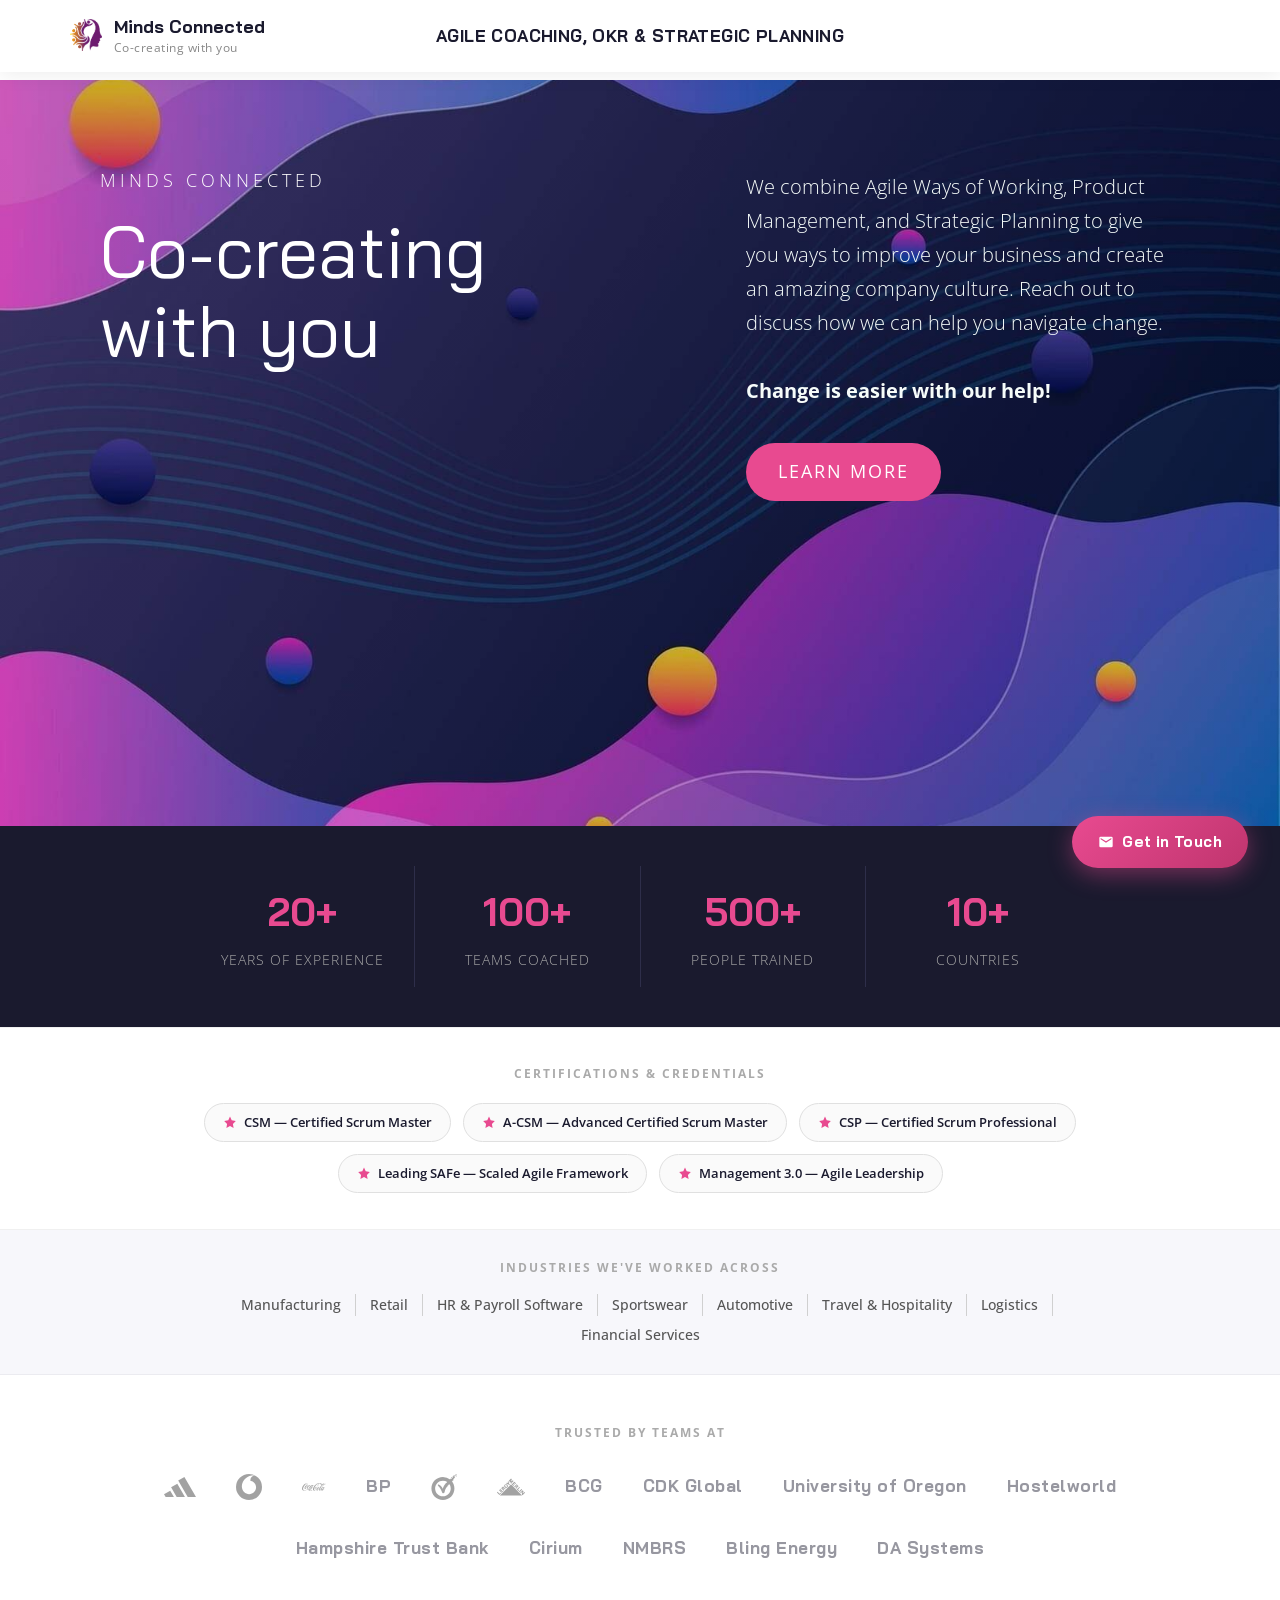
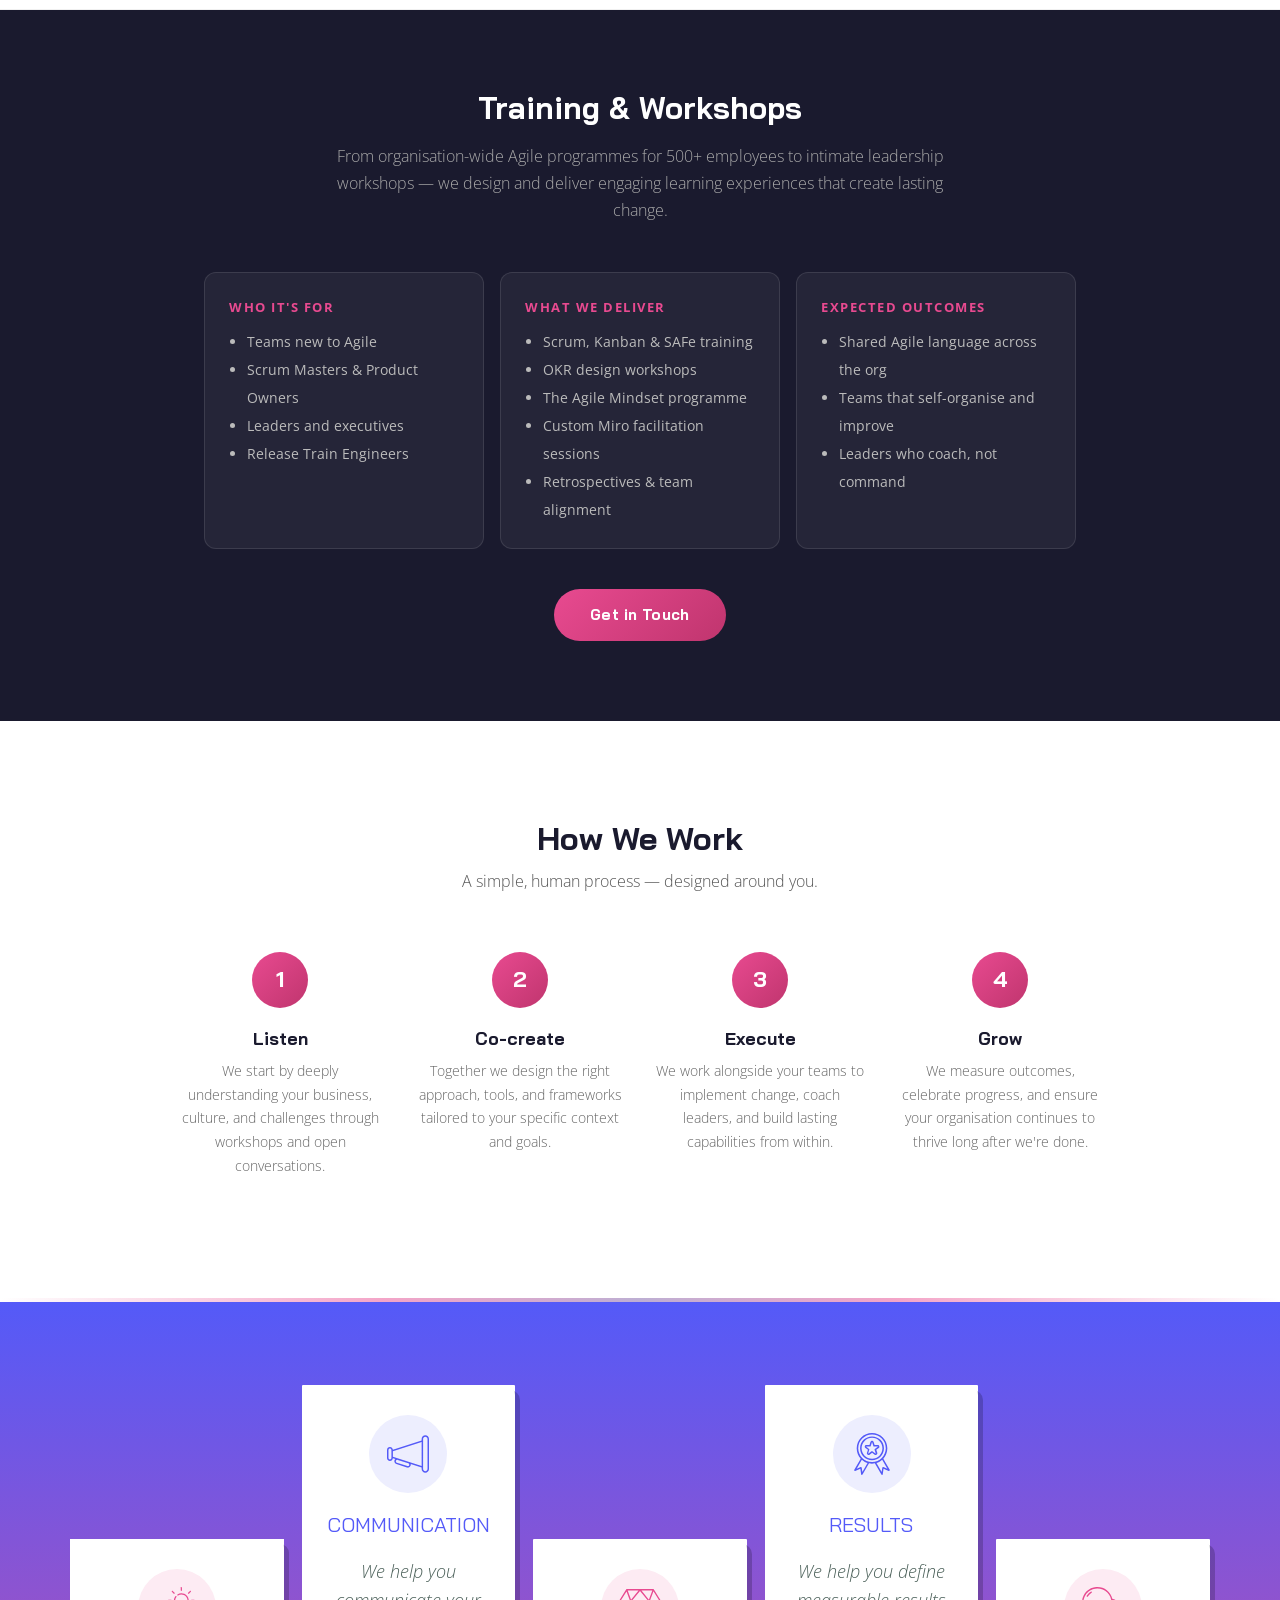
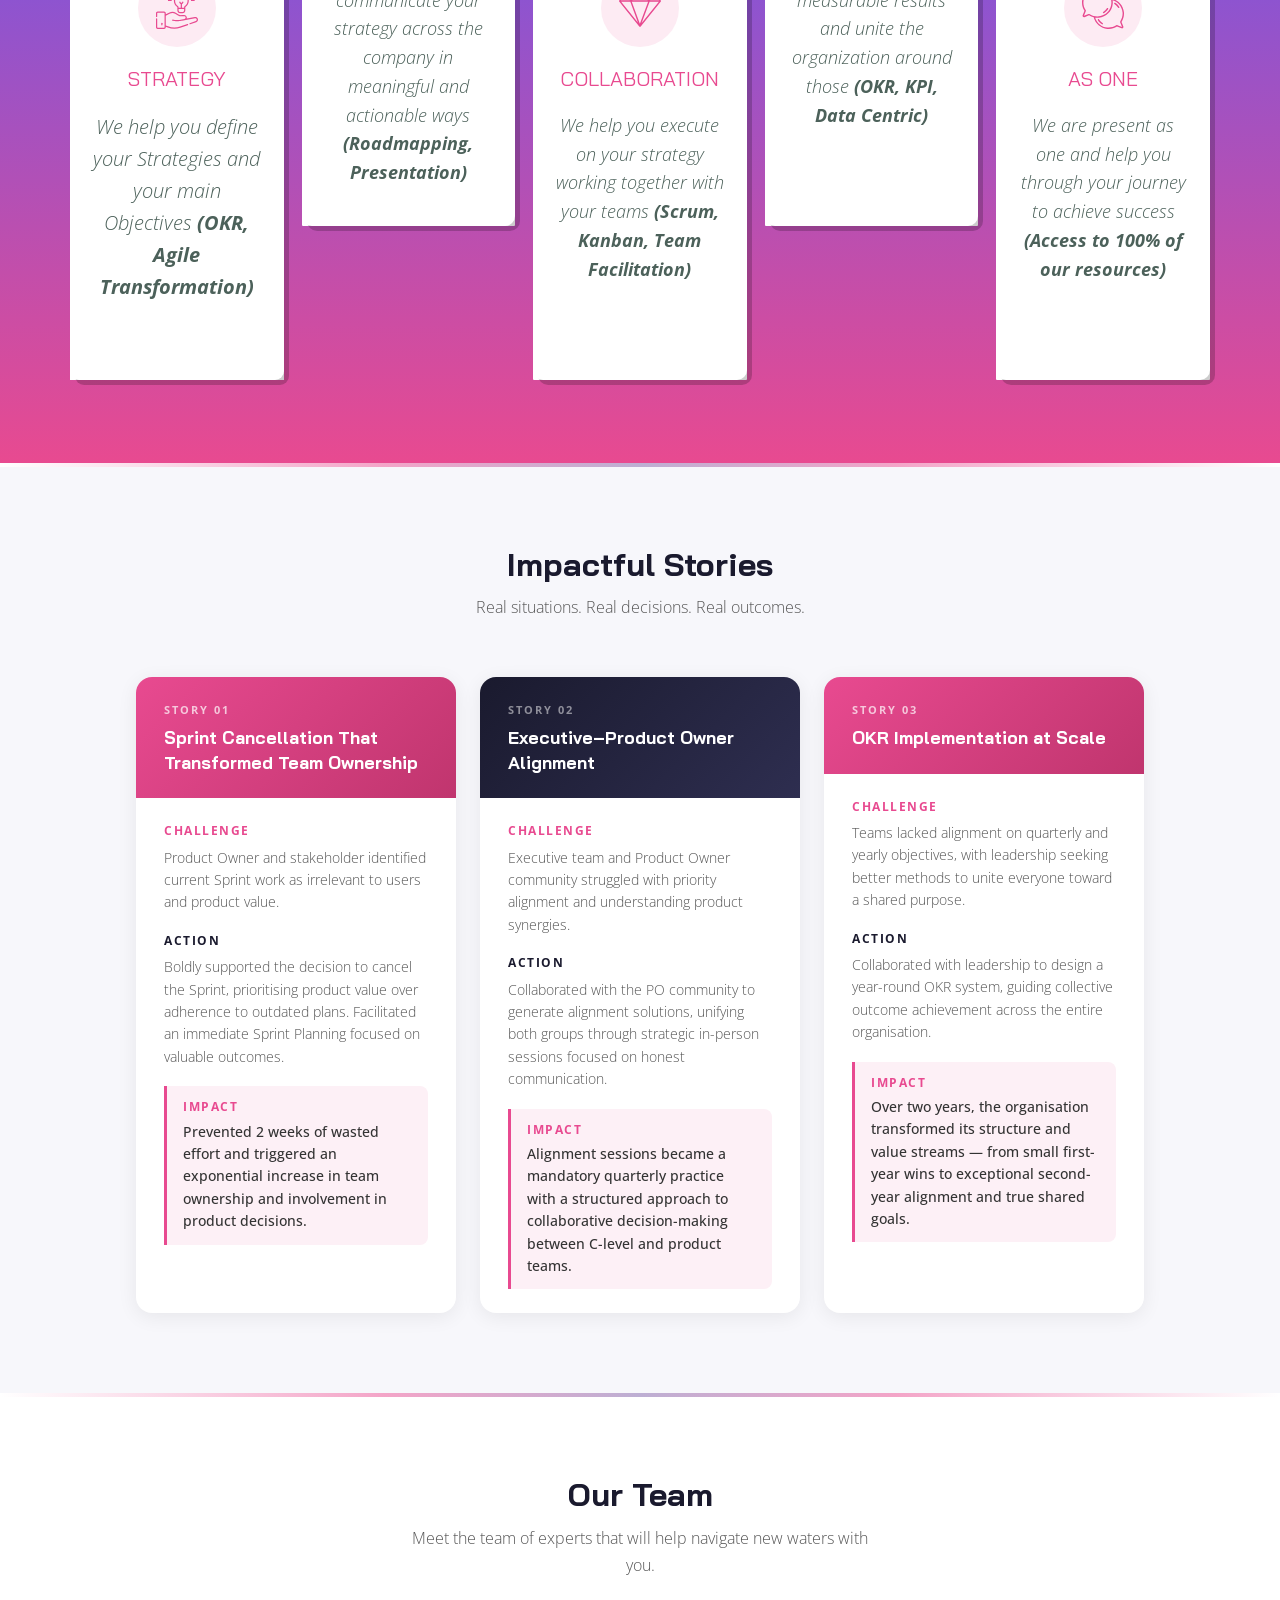
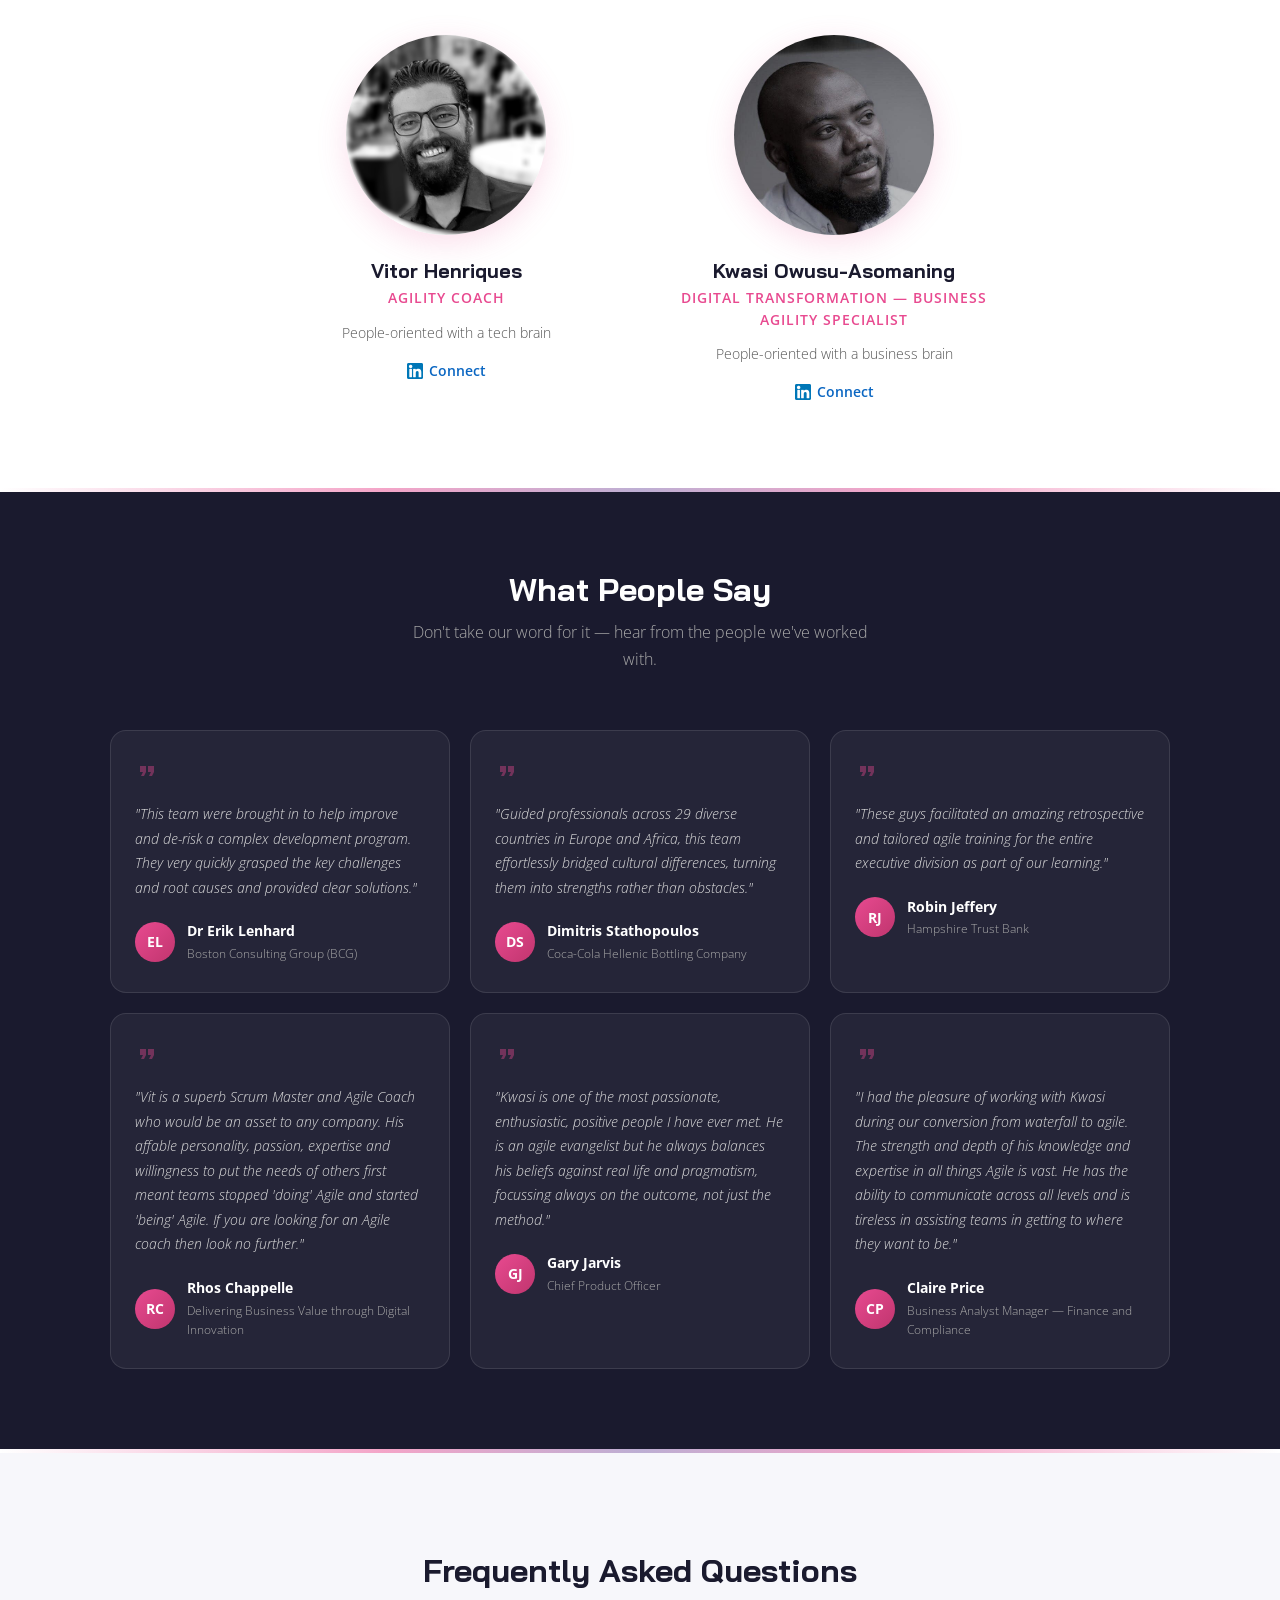
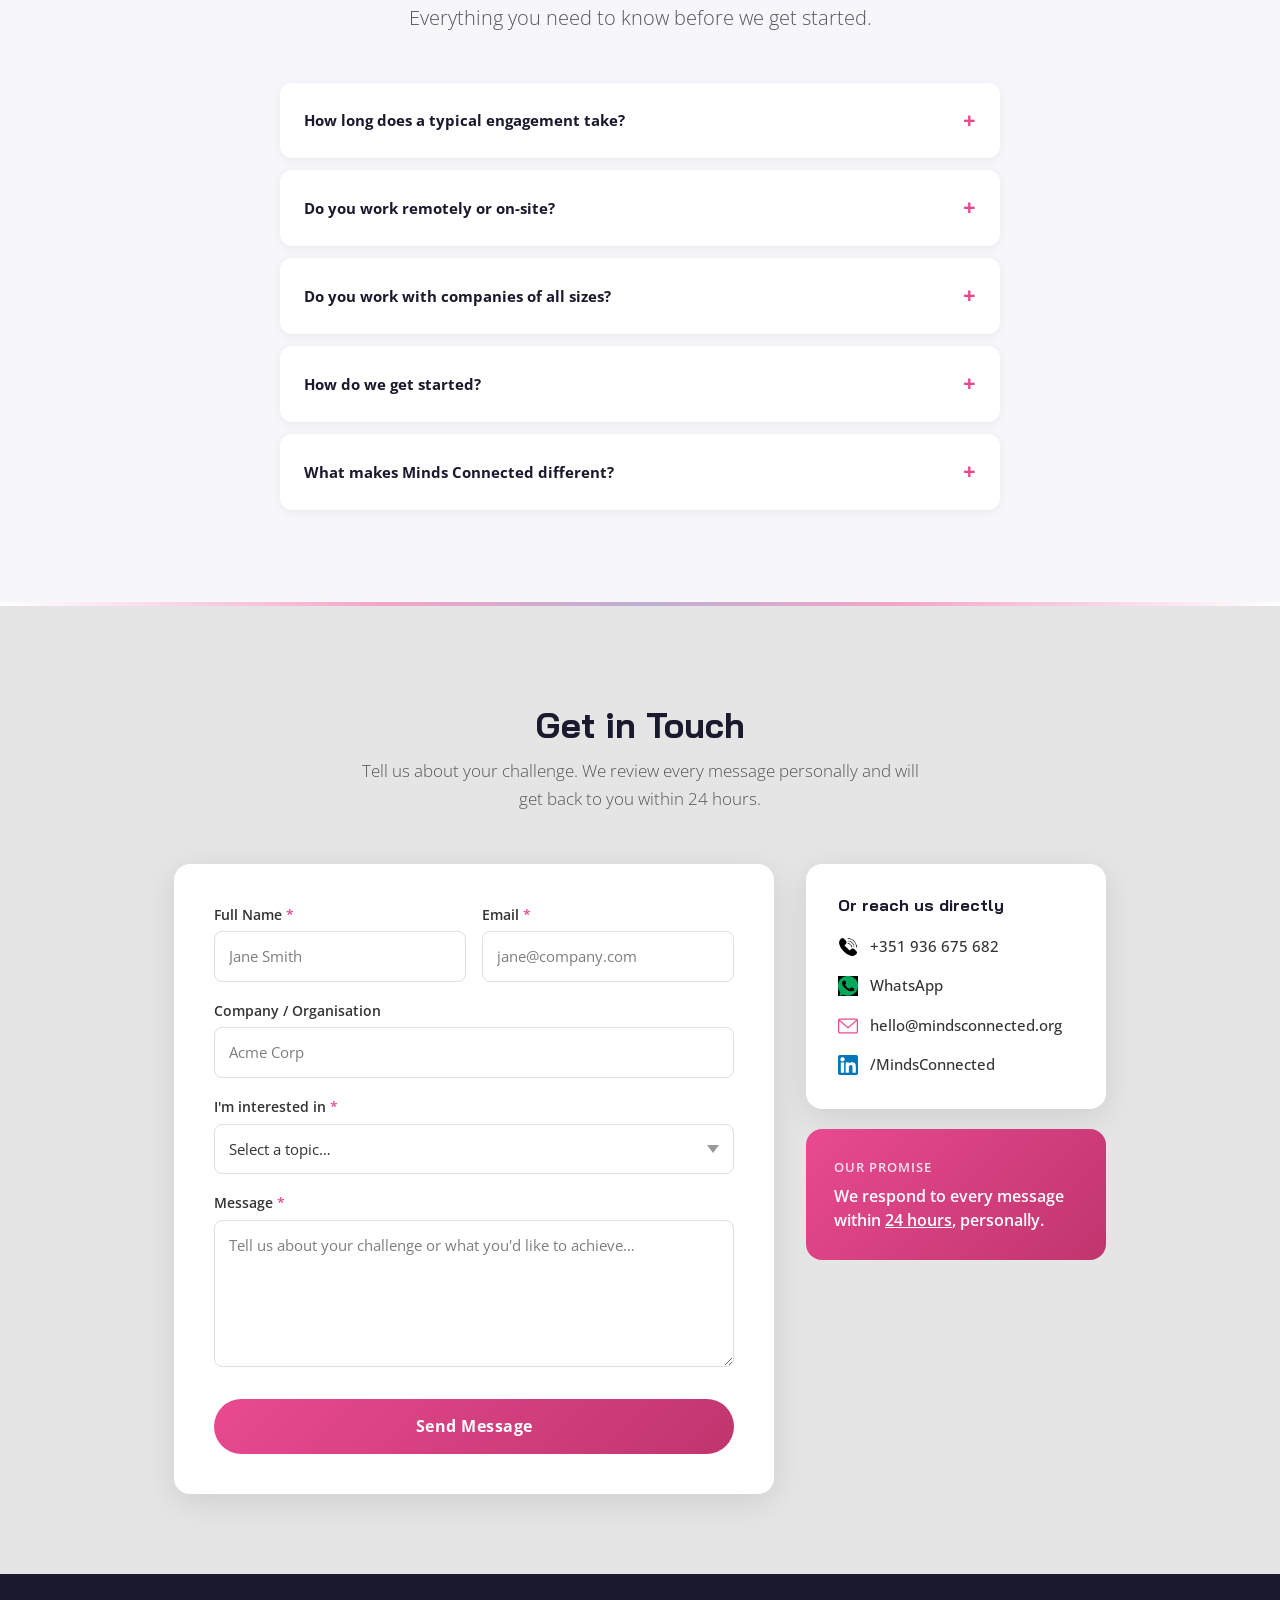
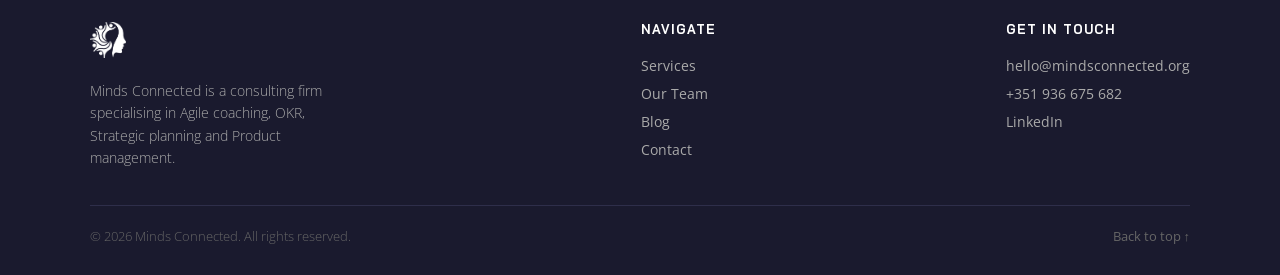
==== index.html @ 91b2c15d "Fix invisible nav links: set explicit dark color on white header Co-Authored-By: Claude Sonnet 4.6 <" ====
<!DOCTYPE html>
<html lang="en" style="font-size: 16px; scroll-behavior: smooth;">

<head>
	<meta name="viewport" content="width=device-width, initial-scale=1.0">
  <meta charset="utf-8">
  <meta name="keywords" content="agile coaching, executive coaching, OKR, objectives and key results, strategic planning, product management, business transformation, consulting">
  <meta name="description" content="Minds Connected is a boutique consulting firm specialising in Agile coaching, OKR implementation, strategic planning, and product management to help your business transform and grow.">
  <meta name="robots" content="index, follow">
  <meta name="page_type" content="np-template-header-footer-from-plugin">
  <title>Minds Connected | Agile Coaching, OKR & Strategic Planning</title>
  <link rel="stylesheet" href="css/nicepage.css">
  <link rel="stylesheet" href="css/Home-1.css">

  <script class="u-script" type="text/javascript" src="js/jquery-1.9.1.min.js" defer=""></script>
  <script class="u-script" type="text/javascript" src="js/nicepage.js" defer=""></script>
  <meta name="generator" content="Nicepage 4.8.2, nicepage.com">
  <link id="u-theme-google-font" rel="stylesheet"
    href="https://fonts.googleapis.com/css?family=Open+Sans:300,300i,400,400i,500,500i,600,600i,700,700i,800,800i|Bai+Jamjuree:200,200i,300,300i,400,400i,500,500i,600,600i,700,700i">
	<link rel="icon" type="image/png" href="images/default-logo.png">
  <link rel="canonical" href="https://www.mindsconnected.org/">









  <script type="application/ld+json">{
    "@context": "https://schema.org",
    "@type": "Organization",
    "name": "Minds Connected",
    "url": "https://www.mindsconnected.org/",
    "logo": "https://www.mindsconnected.org/images/default-logo.png",
    "description": "Minds Connected is a boutique consulting firm specialising in Agile coaching, OKR implementation, strategic planning, and product management to help your business transform and grow.",
    "email": "hello@mindsconnected.org",
    "sameAs": ["https://www.linkedin.com/company/mindsconnected/"],
    "knowsAbout": ["Agile Coaching", "OKR", "Objectives and Key Results", "Strategic Planning", "Product Management", "Executive Coaching", "Business Transformation"]
}</script>
  <meta name="theme-color" content="#e84a90">

  <!-- Scroll Animations -->
  <style>
    /* Prevent horizontal scroll on mobile */
    html, body {
      overflow-x: hidden;
      max-width: 100%;
    }
    .u-body > * {
      max-width: 100%;
    }

    .mc-reveal {
      opacity: 0;
      transform: translateY(32px);
      transition: opacity 0.7s cubic-bezier(0.22, 1, 0.36, 1), transform 0.7s cubic-bezier(0.22, 1, 0.36, 1);
    }
    .mc-reveal.mc-visible {
      opacity: 1;
      transform: translateY(0);
    }
    .mc-reveal-delay-1 { transition-delay: 0.1s; }
    .mc-reveal-delay-2 { transition-delay: 0.2s; }
    .mc-reveal-delay-3 { transition-delay: 0.3s; }
    .mc-reveal-delay-4 { transition-delay: 0.35s; }

    /* Sticky Header */
    .u-header {
      position: fixed !important;
      top: 0; left: 0; right: 0;
      z-index: 10000;
      background: rgba(255,255,255,0.97) !important;
      box-shadow: 0 2px 20px rgba(0,0,0,0.08);
      transition: box-shadow 0.35s;
    }
    .u-header .u-nav-link,
    .u-header .u-nav-link:hover,
    .u-header .u-nav-link:focus {
      color: #1a1a2e !important;
    }
    .u-header .u-nav-link:hover {
      color: #e84a90 !important;
    }
    .u-header.mc-scrolled { box-shadow: 0 2px 20px rgba(0,0,0,0.12); }
    .u-header.mc-scrolled .u-sheet-1 { min-height: auto !important; }
    body { padding-top: 80px; }

    /* FAQ Animation */
    .mc-faq-list details summary span:last-child {
      transition: transform 0.3s ease;
      display: inline-block;
    }
    .mc-faq-list details[open] summary span:last-child {
      transform: rotate(45deg);
    }
    .mc-faq-list details p {
      overflow: hidden;
      animation: mc-faq-open 0.35s ease;
    }
    @keyframes mc-faq-open {
      from { opacity: 0; max-height: 0; margin-top: 0; }
      to { opacity: 1; max-height: 200px; margin-top: 14px; }
    }

    /* Gradient Separators */
    .mc-sep {
      height: 4px;
      background: linear-gradient(90deg, transparent, #e84a90 30%, #7b5ea7 50%, #e84a90 70%, transparent);
      border: none;
      margin: 0;
      opacity: 0.5;
    }
    /* Header centered tagline */
    .u-sheet-1 { position: relative; }
    @media (max-width: 1199px) {
      .mc-header-tagline { display: none !important; }
    }

    /* Mobile header fixes */
    @media (max-width: 767px) {
      /* Compact single-row header on mobile */
      .u-header .u-sheet-1 {
        min-height: 72px !important;
        display: flex !important;
        flex-direction: row !important;
        align-items: center !important;
        flex-wrap: nowrap !important;
        padding: 0 16px !important;
        justify-content: space-between !important;
      }
      .u-header .u-sheet-1::after {
        display: none !important;
      }
      .u-header .u-image-1 {
        margin: 0 !important;
        flex-shrink: 0 !important;
      }
      .u-header .mc-header-tagline {
        display: none !important;
      }
      /* Hide text beside logo on mobile — logo image is enough */
      .u-header .mc-header-text {
        display: none !important;
      }
      .u-header .u-menu-1 {
        margin: 0 0 0 auto !important;
        flex-shrink: 0 !important;
      }
      /* Fix body padding to match compact mobile header */
      body {
        padding-top: 72px !important;
      }
    }
    @media (max-width: 575px) {
      .u-header .u-sheet-1 {
        min-height: 72px !important;
        flex-direction: row !important;
        padding: 0 12px !important;
        justify-content: space-between !important;
      }
      .u-header .u-image-1 {
        margin: 0 !important;
        flex-shrink: 0 !important;
      }
      .u-header .u-menu-1 {
        margin: 0 0 0 auto !important;
        flex-shrink: 0 !important;
      }
    }

    /* Card Hover Effects */
    .mc-hover-lift {
      transition: transform 0.3s cubic-bezier(0.22, 1, 0.36, 1), box-shadow 0.3s cubic-bezier(0.22, 1, 0.36, 1);
    }
    .mc-hover-lift:hover {
      transform: translateY(-6px);
      box-shadow: 0 12px 36px rgba(0,0,0,0.12);
    }

    /* Mobile header fixes */
    @media (max-width: 767px) {
      .u-header .u-logo-image-1 {
        height: 38px;
        width: auto;
      }
    }
  </style>
  <meta property="og:title" content="Minds Connected | Agile Coaching, OKR & Strategic Planning">
  <meta property="og:type" content="website">
  <meta property="og:site_name" content="Minds Connected">
  <meta property="og:description" content="Minds Connected is a boutique consulting firm specialising in Agile coaching, OKR implementation, strategic planning, and product management to help your business transform and grow.">
  <meta property="og:image" content="https://www.mindsconnected.org/images/ffff.jpg">
  <meta property="og:url" content="https://www.mindsconnected.org/">
  <meta name="twitter:card" content="summary_large_image">
  <meta name="twitter:title" content="Minds Connected | Agile Coaching, OKR & Strategic Planning">
  <meta name="twitter:description" content="Minds Connected is a boutique consulting firm specialising in Agile coaching, OKR implementation, strategic planning, and product management to help your business transform and grow.">
  <meta name="twitter:image" content="https://www.mindsconnected.org/images/ffff.jpg">
</head>

<body class="u-body u-xl-mode">
  <header class="u-align-center-sm u-align-center-xs u-clearfix u-header u-header" id="sec-dd13">
    <div class="u-clearfix u-sheet u-valign-middle u-sheet-1">
      <a href="#home" class="u-image u-logo u-image-1" data-image-width="80" data-image-height="40" aria-label="Minds Connected — back to top" style="display: inline-flex; align-items: center; gap: 12px; text-decoration: none;">
        <img src="images/default-logo.png" class="u-logo-image u-logo-image-1" alt="Minds Connected logo">
        <span class="mc-header-text" style="opacity: 0; transition: opacity 0.35s; pointer-events: none; white-space: nowrap;">
          <span style="font-family: 'Bai Jamjuree', sans-serif; font-size: 1.1rem; font-weight: 700; color: #1a1a2e;">Minds Connected</span>
          <span style="font-family: 'Open Sans', sans-serif; font-size: 0.72rem; color: #888; display: block; margin-top: -2px; letter-spacing: 0.5px;">Co-creating with you</span>
        </span>
      </a>

      <div class="mc-header-tagline" style="position: absolute; left: 50%; top: 50%; transform: translate(-50%, -50%); text-align: center; pointer-events: none; white-space: nowrap;">
        <span style="font-family: 'Bai Jamjuree', sans-serif; font-size: 1.05rem; font-weight: 700; color: #1a1a2e; letter-spacing: 0.4px; text-transform: uppercase;">Agile Coaching, OKR &amp; Strategic Planning</span>
      </div>

      <nav class="u-align-left u-menu u-menu-dropdown u-offcanvas u-menu-1" data-responsive-from="XL">
        <div class="menu-collapse" style="font-size: 1rem; letter-spacing: 0px; font-weight: 500;">
          <a class="u-button-style u-custom-active-color u-custom-border u-custom-border-color u-custom-hover-color u-custom-left-right-menu-spacing u-custom-text-active-color u-custom-text-color u-custom-text-hover-color u-custom-top-bottom-menu-spacing u-nav-link"
            href="#">
            <svg class="u-svg-link" preserveAspectRatio="xMidYMin slice" viewBox="0 0 302 302" style="">
              <use xlink:href="#svg-8a8f"></use>
            </svg>
            <svg xmlns="http://www.w3.org/2000/svg" xmlns:xlink="http://www.w3.org/1999/xlink" version="1.1"
              id="svg-8a8f" x="0px" y="0px" viewBox="0 0 302 302" style="enable-background:new 0 0 302 302;"
              xml:space="preserve" class="u-svg-content">
              <g>
                <rect y="36" width="302" height="30"></rect>
                <rect y="236" width="302" height="30"></rect>
                <rect y="136" width="302" height="30"></rect>
              </g>
              <g></g>
              <g></g>
              <g></g>
              <g></g>
              <g></g>
              <g></g>
              <g></g>
              <g></g>
              <g></g>
              <g></g>
              <g></g>
              <g></g>
              <g></g>
              <g></g>
              <g></g>
            </svg>
          </a>
        </div>
        <div class="u-custom-menu u-nav-container">
          <ul class="u-nav u-spacing-2 u-unstyled u-nav-1">
            <li class="u-nav-item"><a class="u-button-style u-nav-link" href="#services" style="padding: 10px 16px;">Services</a></li>
            <li class="u-nav-item"><a class="u-button-style u-nav-link" href="#team" style="padding: 10px 16px;">Team</a></li>
            <li class="u-nav-item"><a class="u-button-style u-nav-link" href="/blog/" style="padding: 10px 16px;">Blog</a></li>
            <li class="u-nav-item"><a class="u-button-style u-nav-link" href="#contact" style="padding: 10px 16px;">Contact</a></li>
          </ul>
        </div>
        <div class="u-custom-menu u-nav-container-collapse">
          <div
            class="u-align-center u-black u-container-style u-inner-container-layout u-opacity u-opacity-95 u-sidenav">
            <div class="u-inner-container-layout u-sidenav-overflow">
              <div class="u-menu-close"></div>
              <ul class="u-align-center u-nav u-popupmenu-items u-unstyled u-nav-2">
                <li class="u-nav-item"><a class="u-button-style u-nav-link" href="#services" style="padding: 10px 20px;">Services</a></li>
                <li class="u-nav-item"><a class="u-button-style u-nav-link" href="#team" style="padding: 10px 20px;">Team</a></li>
                <li class="u-nav-item"><a class="u-button-style u-nav-link" href="/blog/" style="padding: 10px 20px;">Blog</a></li>
                <li class="u-nav-item"><a class="u-button-style u-nav-link" href="#contact" style="padding: 10px 20px;">Contact</a></li>
              </ul>
            </div>
          </div>
          <div class="u-black u-menu-overlay u-opacity u-opacity-70"></div>
        </div>
      </nav>
    </div>
  </header>
  <main>
  <section class="u-clearfix u-image u-shading u-section-1" id="home">
    <div class="u-clearfix u-sheet u-valign-middle u-sheet-1">
      <div class="u-clearfix u-expanded-width u-gutter-0 u-layout-spacing-vertical u-layout-wrap u-layout-wrap-1">
        <div class="u-gutter-0 u-layout">
          <div class="u-layout-row">
            <div class="u-size-34-lg u-size-34-xl u-size-35-md u-size-35-sm u-size-35-xs">
              <div class="u-layout-col">
                <div class="u-container-style u-layout-cell u-left-cell u-size-30 u-layout-cell-1">
                  <div class="u-container-layout u-valign-top u-container-layout-1">
                    <h6 class="u-custom-font u-text u-text-body-alt-color u-text-font u-text-1">MINDS CONNECTED</h6>
                    <h1 class="u-custom-font u-text u-title u-text-2">Co-creating with you</h1>

                  </div>
                </div>

              </div>
            </div>
            <div class="u-size-25-md u-size-25-sm u-size-25-xs u-size-26-lg u-size-26-xl">
              <div class="u-layout-row">
                <div class="u-align-left u-container-style u-layout-cell u-right-cell u-size-60 u-layout-cell-3">
                  <div class="u-container-layout u-container-layout-3">
                    <p class="u-text u-text-palette-5-light-3 u-text-4">We combine Agile Ways of Working, Product
                      Management, and Strategic Planning to give you ways to improve your business and create an amazing company culture. Reach out to discuss how we can help you navigate change.<br>
                      <br><b>Change is easier with our help!</b>
                    </p>
                    <a href="#contact"
                      class="u-border-none u-btn u-btn-round u-button-style u-color-scheme-summer-time u-color-style-multicolor-1 u-palette-1-base u-radius-50 u-btn-2">Learn
                      more</a>
                  </div>
                </div>
              </div>
            </div>
          </div>
        </div>
      </div>
    </div>
  </section>
  <!-- Stats Bar -->
  <section class="mc-reveal" style="background: #1a1a2e; padding: 40px 24px;">
    <div style="max-width: 900px; margin: 0 auto; display: flex; flex-wrap: wrap; justify-content: center; gap: 0;">
      <div style="flex: 1; min-width: 180px; text-align: center; padding: 16px 24px; border-right: 1px solid #2e2e4a;">
        <p data-mc-count="20" data-mc-suffix="+" style="margin: 0; font-family: 'Bai Jamjuree', sans-serif; font-size: 2.4rem; font-weight: 700; color: #e84a90;">20+</p>
        <p style="margin: 6px 0 0; font-size: 0.85rem; color: #aaa; text-transform: uppercase; letter-spacing: 1px;">Years of Experience</p>
      </div>
      <div style="flex: 1; min-width: 180px; text-align: center; padding: 16px 24px; border-right: 1px solid #2e2e4a;">
        <p data-mc-count="100" data-mc-suffix="+" style="margin: 0; font-family: 'Bai Jamjuree', sans-serif; font-size: 2.4rem; font-weight: 700; color: #e84a90;">100+</p>
        <p style="margin: 6px 0 0; font-size: 0.85rem; color: #aaa; text-transform: uppercase; letter-spacing: 1px;">Teams Coached</p>
      </div>
      <div style="flex: 1; min-width: 180px; text-align: center; padding: 16px 24px; border-right: 1px solid #2e2e4a;">
        <p data-mc-count="500" data-mc-suffix="+" style="margin: 0; font-family: 'Bai Jamjuree', sans-serif; font-size: 2.4rem; font-weight: 700; color: #e84a90;">500+</p>
        <p style="margin: 6px 0 0; font-size: 0.85rem; color: #aaa; text-transform: uppercase; letter-spacing: 1px;">People Trained</p>
      </div>
      <div style="flex: 1; min-width: 180px; text-align: center; padding: 16px 24px;">
        <p data-mc-count="10" data-mc-suffix="+" style="margin: 0; font-family: 'Bai Jamjuree', sans-serif; font-size: 2.4rem; font-weight: 700; color: #e84a90;">10+</p>
        <p style="margin: 6px 0 0; font-size: 0.85rem; color: #aaa; text-transform: uppercase; letter-spacing: 1px;">Countries</p>
      </div>
    </div>
  </section>

  <!-- Certifications Strip -->
  <section class="mc-reveal" style="background: #fff; padding: 36px 24px; border-top: 1px solid #f0f0f0; border-bottom: 1px solid #f0f0f0;">
    <div style="max-width: 900px; margin: 0 auto; text-align: center;">
      <p style="margin: 0 0 20px; font-size: 0.75rem; font-weight: 700; color: #aaa; text-transform: uppercase; letter-spacing: 2px;">Certifications &amp; Credentials</p>
      <div style="display: flex; flex-wrap: wrap; justify-content: center; align-items: center; gap: 12px;">
        <span style="display: inline-flex; align-items: center; gap: 7px; padding: 8px 18px; border: 1.5px solid #e0e0e0; border-radius: 50px; font-size: 0.82rem; font-weight: 600; color: #1a1a2e; background: #fafafa;">
          <svg viewBox="0 0 24 24" style="width:14px;height:14px;fill:#e84a90;flex-shrink:0;"><path d="M12 1l2.9 6.3L22 8.6l-5 4.9 1.2 6.9L12 17.3l-6.2 3.1L7 13.5 2 8.6l7.1-1.3z"/></svg>
          CSM — Certified Scrum Master
        </span>
        <span style="display: inline-flex; align-items: center; gap: 7px; padding: 8px 18px; border: 1.5px solid #e0e0e0; border-radius: 50px; font-size: 0.82rem; font-weight: 600; color: #1a1a2e; background: #fafafa;">
          <svg viewBox="0 0 24 24" style="width:14px;height:14px;fill:#e84a90;flex-shrink:0;"><path d="M12 1l2.9 6.3L22 8.6l-5 4.9 1.2 6.9L12 17.3l-6.2 3.1L7 13.5 2 8.6l7.1-1.3z"/></svg>
          A-CSM — Advanced Certified Scrum Master
        </span>
        <span style="display: inline-flex; align-items: center; gap: 7px; padding: 8px 18px; border: 1.5px solid #e0e0e0; border-radius: 50px; font-size: 0.82rem; font-weight: 600; color: #1a1a2e; background: #fafafa;">
          <svg viewBox="0 0 24 24" style="width:14px;height:14px;fill:#e84a90;flex-shrink:0;"><path d="M12 1l2.9 6.3L22 8.6l-5 4.9 1.2 6.9L12 17.3l-6.2 3.1L7 13.5 2 8.6l7.1-1.3z"/></svg>
          CSP — Certified Scrum Professional
        </span>
        <span style="display: inline-flex; align-items: center; gap: 7px; padding: 8px 18px; border: 1.5px solid #e0e0e0; border-radius: 50px; font-size: 0.82rem; font-weight: 600; color: #1a1a2e; background: #fafafa;">
          <svg viewBox="0 0 24 24" style="width:14px;height:14px;fill:#e84a90;flex-shrink:0;"><path d="M12 1l2.9 6.3L22 8.6l-5 4.9 1.2 6.9L12 17.3l-6.2 3.1L7 13.5 2 8.6l7.1-1.3z"/></svg>
          Leading SAFe — Scaled Agile Framework
        </span>
        <span style="display: inline-flex; align-items: center; gap: 7px; padding: 8px 18px; border: 1.5px solid #e0e0e0; border-radius: 50px; font-size: 0.82rem; font-weight: 600; color: #1a1a2e; background: #fafafa;">
          <svg viewBox="0 0 24 24" style="width:14px;height:14px;fill:#e84a90;flex-shrink:0;"><path d="M12 1l2.9 6.3L22 8.6l-5 4.9 1.2 6.9L12 17.3l-6.2 3.1L7 13.5 2 8.6l7.1-1.3z"/></svg>
          Management 3.0 — Agile Leadership
        </span>
      </div>
    </div>
  </section>

  <!-- Industries Strip -->
  <section class="mc-reveal" style="background: #f7f7fb; padding: 28px 24px; border-bottom: 1px solid #ebebf0;">
    <div style="max-width: 900px; margin: 0 auto; text-align: center;">
      <p style="margin: 0 0 16px; font-size: 0.75rem; font-weight: 700; color: #aaa; text-transform: uppercase; letter-spacing: 2px;">Industries we've worked across</p>
      <div style="display: flex; flex-wrap: wrap; justify-content: center; align-items: center; gap: 8px 0; color: #555; font-size: 0.875rem; font-weight: 500;">
        <span style="padding: 0 14px; border-right: 1px solid #d0d0d0;">Manufacturing</span>
        <span style="padding: 0 14px; border-right: 1px solid #d0d0d0;">Retail</span>
        <span style="padding: 0 14px; border-right: 1px solid #d0d0d0;">HR &amp; Payroll Software</span>
        <span style="padding: 0 14px; border-right: 1px solid #d0d0d0;">Sportswear</span>
        <span style="padding: 0 14px; border-right: 1px solid #d0d0d0;">Automotive</span>
        <span style="padding: 0 14px; border-right: 1px solid #d0d0d0;">Travel &amp; Hospitality</span>
        <span style="padding: 0 14px; border-right: 1px solid #d0d0d0;">Logistics</span>
        <span style="padding: 0 14px;">Financial Services</span>
      </div>
    </div>
  </section>

  <!-- Trusted By — Client Logos -->
  <section class="mc-reveal" style="background: #fff; padding: 48px 24px; border-bottom: 1px solid #f0f0f0;">
    <div style="max-width: 1100px; margin: 0 auto; text-align: center;">
      <p style="margin: 0 0 28px; font-size: 0.75rem; font-weight: 700; color: #aaa; text-transform: uppercase; letter-spacing: 2px;">Trusted by teams at</p>
      <style>
        .mc-logo-strip { display: flex; flex-wrap: wrap; justify-content: center; align-items: center; gap: 32px 40px; }
        .mc-logo-strip .mc-logo-item { display: flex; align-items: center; justify-content: center; opacity: 0.45; transition: opacity 0.3s; }
        .mc-logo-strip .mc-logo-item:hover { opacity: 0.85; }
        .mc-logo-strip .mc-logo-item img { height: 28px; width: auto; }
        .mc-logo-strip .mc-logo-text { font-family: 'Bai Jamjuree', sans-serif; font-size: 1.05rem; font-weight: 700; color: #1a1a2e; letter-spacing: 0.5px; white-space: nowrap; }
      </style>
      <div class="mc-logo-strip">
        <div class="mc-logo-item"><img src="images/logos/adidas.svg" alt="Adidas" style="height: 32px;"></div>
        <div class="mc-logo-item"><img src="images/logos/vodafone.svg" alt="Vodafone" style="height: 26px;"></div>
        <div class="mc-logo-item"><img src="images/logos/cocacola.svg" alt="Coca-Cola" style="height: 24px;"></div>
        <div class="mc-logo-item"><span class="mc-logo-text">BP</span></div>
        <div class="mc-logo-item"><img src="images/logos/symantec.svg" alt="Symantec" style="height: 26px;"></div>
        <div class="mc-logo-item"><img src="images/logos/leroymerlin.svg" alt="Leroy Merlin" style="height: 28px;"></div>
        <div class="mc-logo-item"><span class="mc-logo-text">BCG</span></div>
        <div class="mc-logo-item"><span class="mc-logo-text">CDK Global</span></div>
        <div class="mc-logo-item"><span class="mc-logo-text">University of Oregon</span></div>
        <div class="mc-logo-item"><span class="mc-logo-text">Hostelworld</span></div>
        <div class="mc-logo-item"><span class="mc-logo-text">Hampshire Trust Bank</span></div>
        <div class="mc-logo-item"><span class="mc-logo-text">Cirium</span></div>
        <div class="mc-logo-item"><span class="mc-logo-text">NMBRS</span></div>
        <div class="mc-logo-item"><span class="mc-logo-text">Bling Energy</span></div>
        <div class="mc-logo-item"><span class="mc-logo-text">DA Systems</span></div>
      </div>
    </div>
  </section>

  <!-- Training & Workshops Service -->
  <section style="background: #1a1a2e; padding: 80px 24px;" id="training-workshops">
    <div style="max-width: 960px; margin: 0 auto;">
      <div style="text-align: center; margin-bottom: 48px;">
        <h3 style="font-family: 'Bai Jamjuree', sans-serif; font-size: 1.9rem; font-weight: 700; color: #fff; margin: 0 0 16px;">Training &amp; Workshops</h3>
        <p style="color: #aaa; font-size: 1rem; max-width: 620px; margin: 0 auto; line-height: 1.7;">From organisation-wide Agile programmes for 500+ employees to intimate leadership workshops — we design and deliver engaging learning experiences that create lasting change.</p>
      </div>
      <div style="display: flex; flex-wrap: wrap; gap: 16px; justify-content: center; margin-bottom: 40px;">
        <div class="mc-reveal mc-reveal-delay-1" style="flex: 1; min-width: 220px; max-width: 280px; background: rgba(255,255,255,0.05); border: 1px solid rgba(255,255,255,0.1); border-radius: 12px; padding: 24px; transition: transform 0.3s, background 0.3s;" onmouseover="this.style.transform='translateY(-6px)'; this.style.background='rgba(255,255,255,0.09)'" onmouseout="this.style.transform=''; this.style.background=''">
          <p style="margin: 0 0 10px; font-weight: 700; color: #e84a90; font-size: 0.8rem; text-transform: uppercase; letter-spacing: 1.5px;">Who it's for</p>
          <ul style="margin: 0; padding-left: 18px; color: #bbb; font-size: 0.875rem; line-height: 2;">
            <li>Teams new to Agile</li>
            <li>Scrum Masters &amp; Product Owners</li>
            <li>Leaders and executives</li>
            <li>Release Train Engineers</li>
          </ul>
        </div>
        <div class="mc-reveal mc-reveal-delay-2" style="flex: 1; min-width: 220px; max-width: 280px; background: rgba(255,255,255,0.05); border: 1px solid rgba(255,255,255,0.1); border-radius: 12px; padding: 24px; transition: transform 0.3s, background 0.3s;" onmouseover="this.style.transform='translateY(-6px)'; this.style.background='rgba(255,255,255,0.09)'" onmouseout="this.style.transform=''; this.style.background=''">
          <p style="margin: 0 0 10px; font-weight: 700; color: #e84a90; font-size: 0.8rem; text-transform: uppercase; letter-spacing: 1.5px;">What we deliver</p>
          <ul style="margin: 0; padding-left: 18px; color: #bbb; font-size: 0.875rem; line-height: 2;">
            <li>Scrum, Kanban &amp; SAFe training</li>
            <li>OKR design workshops</li>
            <li>The Agile Mindset programme</li>
            <li>Custom Miro facilitation sessions</li>
            <li>Retrospectives &amp; team alignment</li>
          </ul>
        </div>
        <div class="mc-reveal mc-reveal-delay-3" style="flex: 1; min-width: 220px; max-width: 280px; background: rgba(255,255,255,0.05); border: 1px solid rgba(255,255,255,0.1); border-radius: 12px; padding: 24px; transition: transform 0.3s, background 0.3s;" onmouseover="this.style.transform='translateY(-6px)'; this.style.background='rgba(255,255,255,0.09)'" onmouseout="this.style.transform=''; this.style.background=''">
          <p style="margin: 0 0 10px; font-weight: 700; color: #e84a90; font-size: 0.8rem; text-transform: uppercase; letter-spacing: 1.5px;">Expected outcomes</p>
          <ul style="margin: 0; padding-left: 18px; color: #bbb; font-size: 0.875rem; line-height: 2;">
            <li>Shared Agile language across the org</li>
            <li>Teams that self-organise and improve</li>
            <li>Leaders who coach, not command</li>
          </ul>
        </div>
      </div>
      <div style="text-align: center;">
        <a href="#contact" style="display: inline-block; padding: 14px 36px; background: linear-gradient(135deg, #e84a90, #c0356e); color: #fff; border-radius: 50px; text-decoration: none; font-family: 'Bai Jamjuree', sans-serif; font-size: 0.95rem; font-weight: 700; letter-spacing: 0.4px;">Get in Touch</a>
      </div>
    </div>
  </section>

  <!-- How We Work -->
  <section style="background: #fff; padding: 80px 24px;">
    <div style="max-width: 1000px; margin: 0 auto; text-align: center;">
      <h2 style="font-family: 'Bai Jamjuree', sans-serif; font-size: 2rem; font-weight: 700; color: #1a1a2e; margin-bottom: 12px;">How We Work</h2>
      <p style="color: #555; font-size: 1rem; max-width: 520px; margin: 0 auto 56px; line-height: 1.7;">A simple, human process — designed around you.</p>
      <div style="display: flex; flex-wrap: wrap; gap: 0; justify-content: center; position: relative;">
        <div class="mc-reveal mc-reveal-delay-1" style="flex: 1; min-width: 200px; max-width: 240px; padding: 0 16px 40px; position: relative;">
          <div style="width: 56px; height: 56px; border-radius: 50%; background: linear-gradient(135deg, #e84a90, #c0356e); color: #fff; font-family: 'Bai Jamjuree', sans-serif; font-size: 1.4rem; font-weight: 700; display: flex; align-items: center; justify-content: center; margin: 0 auto 20px;">1</div>
          <h4 style="font-family: 'Bai Jamjuree', sans-serif; font-size: 1.1rem; font-weight: 700; color: #1a1a2e; margin: 0 0 10px;">Listen</h4>
          <p style="color: #666; font-size: 0.875rem; line-height: 1.7; margin: 0;">We start by deeply understanding your business, culture, and challenges through workshops and open conversations.</p>
        </div>
        <div class="mc-reveal mc-reveal-delay-2" style="flex: 1; min-width: 200px; max-width: 240px; padding: 0 16px 40px;">
          <div style="width: 56px; height: 56px; border-radius: 50%; background: linear-gradient(135deg, #e84a90, #c0356e); color: #fff; font-family: 'Bai Jamjuree', sans-serif; font-size: 1.4rem; font-weight: 700; display: flex; align-items: center; justify-content: center; margin: 0 auto 20px;">2</div>
          <h4 style="font-family: 'Bai Jamjuree', sans-serif; font-size: 1.1rem; font-weight: 700; color: #1a1a2e; margin: 0 0 10px;">Co-create</h4>
          <p style="color: #666; font-size: 0.875rem; line-height: 1.7; margin: 0;">Together we design the right approach, tools, and frameworks tailored to your specific context and goals.</p>
        </div>
        <div class="mc-reveal mc-reveal-delay-3" style="flex: 1; min-width: 200px; max-width: 240px; padding: 0 16px 40px;">
          <div style="width: 56px; height: 56px; border-radius: 50%; background: linear-gradient(135deg, #e84a90, #c0356e); color: #fff; font-family: 'Bai Jamjuree', sans-serif; font-size: 1.4rem; font-weight: 700; display: flex; align-items: center; justify-content: center; margin: 0 auto 20px;">3</div>
          <h4 style="font-family: 'Bai Jamjuree', sans-serif; font-size: 1.1rem; font-weight: 700; color: #1a1a2e; margin: 0 0 10px;">Execute</h4>
          <p style="color: #666; font-size: 0.875rem; line-height: 1.7; margin: 0;">We work alongside your teams to implement change, coach leaders, and build lasting capabilities from within.</p>
        </div>
        <div class="mc-reveal mc-reveal-delay-4" style="flex: 1; min-width: 200px; max-width: 240px; padding: 0 16px 40px;">
          <div style="width: 56px; height: 56px; border-radius: 50%; background: linear-gradient(135deg, #e84a90, #c0356e); color: #fff; font-family: 'Bai Jamjuree', sans-serif; font-size: 1.4rem; font-weight: 700; display: flex; align-items: center; justify-content: center; margin: 0 auto 20px;">4</div>
          <h4 style="font-family: 'Bai Jamjuree', sans-serif; font-size: 1.1rem; font-weight: 700; color: #1a1a2e; margin: 0 0 10px;">Grow</h4>
          <p style="color: #666; font-size: 0.875rem; line-height: 1.7; margin: 0;">We measure outcomes, celebrate progress, and ensure your organisation continues to thrive long after we're done.</p>
        </div>
      </div>
    </div>
  </section>

  <div class="mc-sep"></div>

  <section class="u-align-center u-clearfix u-gradient u-section-5" id="testimonials">
    <div class="u-clearfix u-sheet u-valign-middle-md u-valign-middle-sm u-valign-middle-xs u-sheet-1">
      <div class="u-clearfix u-expanded-width u-gutter-18 u-layout-wrap u-layout-wrap-1">
        <div class="u-gutter-0 u-layout">
          <div class="u-layout-row">
            <div class="u-size-12 u-size-30-md">
              <div class="u-layout-col">
                <div
                  class="u-container-style u-hidden-md u-hidden-sm u-hidden-xs u-layout-cell u-size-20 u-layout-cell-1">
                  <div class="u-container-layout u-container-layout-1"></div>
                </div>
                <div
                  class="u-align-center u-container-style u-layout-cell u-radius-9 u-shape-round u-size-40 u-white u-layout-cell-2">
                  <div class="u-container-layout u-valign-top u-container-layout-2"><span
                      class="u-icon u-icon-circle u-palette-1-light-3 u-spacing-18 u-text-palette-1-base u-icon-1"><svg
                        class="u-svg-link" preserveAspectRatio="xMidYMin slice" viewBox="0 0 512.006 512.006" style="">
                        <use xlink:href="#svg-dea2"></use>
                      </svg><svg class="u-svg-content" viewBox="0 0 512.006 512.006" id="svg-dea2">
                        <g>
                          <path
                            d="m510.023 387.106c-5.507-15.121-20.975-23.906-36.782-20.882l-99.594 19.037c1.503-3.762 2.33-7.857 2.33-12.128 0-9.021-3.788-17.721-10.393-23.866-6.605-6.146-15.562-9.296-24.554-8.648l-29.207 2.108c-12.698.914-25.166-2.081-36.058-8.665l-34.533-20.873c-23.356-14.118-51.877-15.263-76.292-3.059l-45.747 22.868v-12.959c0-11.28-9.177-20.458-20.457-20.458h-78.278c-11.28 0-20.458 9.178-20.458 20.458v39.608c0 4.143 3.357 7.5 7.5 7.5s7.5-3.357 7.5-7.5v-39.608c0-3.01 2.448-5.458 5.458-5.458h78.279c3.009 0 5.457 2.448 5.457 5.458v171.502c0 3.01-2.448 5.458-5.457 5.458h-78.279c-3.01 0-5.458-2.448-5.458-5.458v-101.907c0-4.143-3.357-7.5-7.5-7.5s-7.5 3.357-7.5 7.5v101.907c0 11.28 9.178 20.458 20.458 20.458h78.279c11.28 0 20.457-9.178 20.457-20.458v-7.478l22.411 9.141c26.458 10.791 54.497 16.206 82.571 16.206 24.475 0 48.978-4.115 72.479-12.372l91.237-32.052c3.908-1.373 5.964-5.654 4.591-9.562-1.373-3.906-5.655-5.962-9.562-4.59l-91.237 32.052c-46.999 16.511-98.288 15.243-144.415-3.57l-28.076-11.452v-118.096l52.454-26.22c19.784-9.891 42.896-8.963 61.825 2.479l34.533 20.873c13.562 8.197 29.084 11.926 44.897 10.788l29.207-2.108c4.93-.352 9.638 1.303 13.256 4.669 3.618 3.367 5.61 7.942 5.61 12.885 0 8.575-6.125 15.857-14.567 17.334l-.104.02-61.873 10.667c-18.429 3.176-37.118 3.176-55.545-.005l-24.026-4.146c-4.091-.703-7.962 2.034-8.666 6.115-.704 4.082 2.033 7.962 6.115 8.666l24.026 4.146c20.117 3.473 40.52 3.474 60.645.005.117-.02 61.898-10.674 62.036-10.698.011-.002.022-.003.032-.005l127.007-24.277c8.536-1.622 16.896 3.112 19.872 11.282 3.361 9.23-1.454 19.406-10.722 22.661l-73.642 25.871c-3.907 1.373-5.963 5.654-4.59 9.562 1.376 3.915 5.664 5.96 9.562 4.59l73.641-25.871c17.155-6.022 26.07-24.863 19.847-41.945z">
                          </path>
                          <path
                            d="m79.134 460.818v-18.942c0-4.143-3.357-7.5-7.5-7.5s-7.5 3.357-7.5 7.5v18.942c0 4.143 3.357 7.5 7.5 7.5s7.5-3.357 7.5-7.5z">
                          </path>
                          <path
                            d="m308.919 47.267c4.143 0 7.5-3.357 7.5-7.5v-32.259c0-4.143-3.357-7.5-7.5-7.5s-7.5 3.357-7.5 7.5v32.26c0 4.142 3.357 7.499 7.5 7.499z">
                          </path>
                          <path
                            d="m401.884 81.381 22.811-22.811c2.929-2.93 2.929-7.678 0-10.607-2.93-2.928-7.678-2.928-10.607 0l-22.811 22.811c-2.929 2.93-2.929 7.678 0 10.607 2.93 2.928 7.677 2.927 10.607 0z">
                          </path>
                          <path
                            d="m215.954 81.382c2.931 2.929 7.678 2.928 10.607 0 2.929-2.93 2.929-7.678 0-10.607l-22.811-22.812c-2.93-2.928-7.678-2.928-10.607 0-2.929 2.93-2.929 7.678 0 10.607z">
                          </path>
                          <path
                            d="m152.688 171.239h32.26c4.143 0 7.5-3.357 7.5-7.5s-3.357-7.5-7.5-7.5h-32.26c-4.143 0-7.5 3.357-7.5 7.5s3.357 7.5 7.5 7.5z">
                          </path>
                          <path
                            d="m432.891 171.239h32.259c4.143 0 7.5-3.357 7.5-7.5s-3.357-7.5-7.5-7.5h-32.259c-4.143 0-7.5 3.357-7.5 7.5s3.357 7.5 7.5 7.5z">
                          </path>
                          <path
                            d="m258.105 244.183c1.461.981 2.333 2.593 2.333 4.31v37.541c0 18.578 15.115 33.692 33.693 33.692h29.574c18.578 0 33.692-15.114 33.692-33.692v-37.542c0-1.717.864-3.322 2.312-4.295 25.297-16.994 40.4-45.309 40.4-75.741 0-49.837-39.985-90.507-89.935-91.184-17.205-.243-34.039 4.419-48.747 13.453-3.53 2.168-4.634 6.786-2.466 10.316 2.169 3.529 6.788 4.633 10.315 2.465 12.285-7.545 26.37-11.391 40.694-11.236 41.095.556 75.138 33.964 75.138 76.186 0 25.428-12.622 49.087-33.765 63.29-5.604 3.763-8.948 10.023-8.948 16.746v4.658h-25.979v-45.351c10.253-3.201 17.717-12.784 17.717-24.079 0-4.143-3.357-7.5-7.5-7.5s-7.5 3.357-7.5 7.5c0 5.634-4.583 10.218-10.217 10.218s-10.218-4.584-10.218-10.218c0-4.143-3.357-7.5-7.5-7.5s-7.5 3.357-7.5 7.5c0 11.295 7.464 20.878 17.718 24.079v45.351h-25.98v-4.657c0-6.721-3.352-12.985-8.965-16.759-21.578-14.504-34.189-38.671-33.735-64.646.289-16.552 5.862-32.235 16.117-45.354 2.551-3.264 1.973-7.978-1.29-10.528-3.266-2.55-7.977-1.973-10.528 1.29-12.277 15.708-18.95 34.495-19.297 54.331-.541 31.083 14.549 60.002 40.367 77.356zm84.293 23.967v17.884c0 10.307-8.386 18.692-18.692 18.692h-29.574c-10.308 0-18.693-8.386-18.693-18.692v-17.884z">
                          </path>
                        </g>
                      </svg></span>
                    <h5 class="u-text u-text-palette-1-base u-text-1">Strategy</h5>
                    <p class="u-text u-text-palette-5-dark-2 u-text-2">We help you define your Strategies and your main
                      Objectives <b>(OKR, Agile Transformation)</b></p>
                  </div>
                </div>
              </div>
            </div>
            <div class="u-size-12 u-size-30-md">
              <div class="u-layout-col">
                <div
                  class="u-align-center u-container-style u-layout-cell u-radius-10 u-shape-round u-size-40 u-white u-layout-cell-3">
                  <div class="u-container-layout u-valign-top u-container-layout-3"><span
                      class="u-icon u-icon-circle u-palette-2-light-3 u-spacing-18 u-text-palette-2-base u-icon-2"><svg
                        class="u-svg-link" preserveAspectRatio="xMidYMin slice" viewBox="0 0 57 57" style="">
                        <use xlink:href="#svg-b99c"></use>
                      </svg><svg class="u-svg-content" viewBox="0 0 57 57" x="0px" y="0px" id="svg-b99c"
                        style="enable-background:new 0 0 57 57;">
                        <path
                          d="M52,3c-2.757,0-5,2.243-5,5v2.268L7.964,22.645C7.781,20.607,6.084,19,4,19c-2.206,0-4,1.794-4,4v11c0,2.206,1.794,4,4,4  c2.084,0,3.781-1.607,3.964-3.645l3.368,1.068c-0.506,0.455-0.913,1.03-1.138,1.722c-0.328,1.014-0.241,2.097,0.246,3.051  c0.486,0.954,1.313,1.66,2.326,1.987l14.27,4.623c0.403,0.131,0.818,0.195,1.23,0.195c0.625,0,1.246-0.148,1.819-0.441  c0.954-0.486,1.66-1.313,1.988-2.326c0.235-0.727,0.249-1.489,0.063-2.214L47,46.732V49c0,2.757,2.243,5,5,5s5-2.243,5-5V8  C57,5.243,54.757,3,52,3z M30.172,43.616c-0.164,0.506-0.518,0.919-0.995,1.162c-0.477,0.244-1.019,0.287-1.523,0.125L13.383,40.28  c-0.505-0.164-0.918-0.517-1.161-0.995c-0.244-0.478-0.289-1.019-0.125-1.523c0.274-0.846,1.061-1.384,1.905-1.384  c0.203,0,0.41,0.031,0.613,0.097l14.271,4.623C29.935,41.438,30.512,42.567,30.172,43.616z M6,34c0,1.103-0.897,2-2,2s-2-0.897-2-2  V23c0-1.103,0.897-2,2-2s2,0.897,2,2v0.268v10.465V34z M8,32.268v-7.535l39-12.366v32.268L8,32.268z M55,49c0,1.654-1.346,3-3,3  s-3-1.346-3-3v-1.634V9.634V8c0-1.654,1.346-3,3-3s3,1.346,3,3V49z">
                        </path>
                      </svg></span>
                    <h5 class="u-text u-text-palette-2-base u-text-3">Communication</h5>
                    <p class="u-text u-text-palette-5-dark-2 u-text-4">We help you communicate your strategy across the
                      company in meaningful and actionable ways <b>(Roadmapping, Presentation)</b></p>
                  </div>
                </div>
                <div
                  class="u-container-style u-hidden-md u-hidden-sm u-hidden-xs u-layout-cell u-size-20 u-layout-cell-4">
                  <div class="u-container-layout u-container-layout-4"></div>
                </div>
              </div>
            </div>
            <div class="u-size-12 u-size-30-md">
              <div class="u-layout-col">
                <div
                  class="u-container-style u-hidden-md u-hidden-sm u-hidden-xs u-layout-cell u-size-20 u-layout-cell-5">
                  <div class="u-container-layout u-container-layout-5"></div>
                </div>
                <div
                  class="u-align-center u-container-style u-layout-cell u-radius-10 u-shape-round u-size-40 u-white u-layout-cell-6">
                  <div class="u-container-layout u-valign-top u-container-layout-6"><span
                      class="u-icon u-icon-circle u-palette-1-light-3 u-spacing-18 u-text-palette-1-base u-icon-3"><svg
                        class="u-svg-link" preserveAspectRatio="xMidYMin slice" viewBox="0 0 59.986 59.986" style="">
                        <use xlink:href="#svg-d14b"></use>
                      </svg><svg class="u-svg-content" viewBox="0 0 59.986 59.986" x="0px" y="0px" id="svg-d14b"
                        style="enable-background:new 0 0 59.986 59.986;">
                        <path
                          d="M59.972,20.164c0.007-0.041,0.011-0.081,0.013-0.123c0.002-0.049,0.001-0.096-0.003-0.145  c-0.004-0.042-0.01-0.082-0.02-0.123c-0.011-0.048-0.026-0.094-0.044-0.14c-0.009-0.024-0.011-0.049-0.022-0.072  c-0.008-0.017-0.022-0.03-0.031-0.047c-0.009-0.017-0.013-0.035-0.023-0.052l-10-16c-0.046-0.073-0.1-0.139-0.161-0.197  c-0.001-0.001-0.002-0.001-0.003-0.002c-0.086-0.081-0.188-0.139-0.297-0.185c-0.014-0.006-0.023-0.018-0.038-0.024  c-0.011-0.004-0.023-0.002-0.034-0.005c-0.101-0.034-0.205-0.057-0.314-0.057h-38c-0.108,0-0.211,0.023-0.31,0.056  c-0.011,0.003-0.022,0.001-0.032,0.005c-0.015,0.005-0.024,0.017-0.038,0.023c-0.104,0.043-0.202,0.099-0.287,0.175  c-0.005,0.005-0.012,0.008-0.017,0.012c-0.062,0.058-0.117,0.125-0.163,0.198l-10,16c-0.01,0.016-0.014,0.035-0.023,0.052  c-0.009,0.017-0.023,0.03-0.031,0.047c-0.011,0.023-0.013,0.048-0.023,0.072c-0.018,0.046-0.033,0.092-0.044,0.14  c-0.009,0.041-0.016,0.082-0.02,0.124C0,19.945-0.001,19.993,0.001,20.041c0.002,0.042,0.006,0.082,0.013,0.123  c0.008,0.048,0.021,0.095,0.037,0.142c0.013,0.039,0.027,0.077,0.045,0.115c0.009,0.018,0.012,0.038,0.022,0.056  c0.016,0.029,0.04,0.051,0.058,0.078c0.014,0.021,0.022,0.044,0.039,0.064l28.989,35.986c0.002,0.003,0.004,0.005,0.006,0.007  l0.005,0.007c0.003,0.004,0.008,0.005,0.011,0.009c0.082,0.099,0.184,0.174,0.295,0.234c0.03,0.016,0.058,0.03,0.089,0.043  c0.121,0.051,0.249,0.087,0.383,0.087c0.114,0,0.229-0.02,0.343-0.061c0.017-0.006,0.028-0.02,0.045-0.027  c0.051-0.021,0.091-0.055,0.137-0.084c0.076-0.048,0.147-0.098,0.206-0.163c0.014-0.015,0.035-0.022,0.048-0.038l29-36  c0.016-0.02,0.024-0.044,0.039-0.064c0.019-0.027,0.042-0.049,0.058-0.078c0.01-0.018,0.013-0.038,0.022-0.056  c0.018-0.038,0.032-0.075,0.045-0.115C59.95,20.259,59.964,20.213,59.972,20.164z M32.095,4.993h15.459l-4.86,13.045L32.095,4.993z   M40.892,18.993H19.095L29.993,5.58L40.892,18.993z M17.222,18.125L12.423,4.993h15.469L17.222,18.125z M41.593,20.993  L29.818,52.599L18.269,20.993H41.593z M49.221,6.246l7.967,12.748H44.472L49.221,6.246z M10.756,6.259l4.653,12.734H2.798  L10.756,6.259z M16.14,20.993l10.839,29.664L3.083,20.993H16.14z M32.39,51.423l11.337-30.43h13.176L32.39,51.423z">
                        </path>
                      </svg></span>
                    <h5 class="u-text u-text-palette-1-base u-text-5">Collaboration</h5>
                    <p class="u-text u-text-palette-5-dark-2 u-text-6">We help you execute on your strategy working
                      together with your teams <b>(Scrum, Kanban, Team Facilitation)</b></p>
                  </div>
                </div>
              </div>
            </div>
            <div class="u-size-12 u-size-30-md">
              <div class="u-layout-col">
                <div
                  class="u-align-center u-container-style u-layout-cell u-radius-10 u-shape-round u-size-40 u-white u-layout-cell-7">
                  <div class="u-container-layout u-valign-top u-container-layout-7"><span
                      class="u-icon u-icon-circle u-palette-2-light-3 u-spacing-18 u-text-palette-2-base u-icon-4"><svg
                        class="u-svg-link" preserveAspectRatio="xMidYMin slice" viewBox="0 0 467.528 467.528" style="">
                        <use xlink:href="#svg-f5f1"></use>
                      </svg><svg class="u-svg-content" viewBox="0 0 467.528 467.528" x="0px" y="0px" id="svg-f5f1"
                        style="enable-background:new 0 0 467.528 467.528;">
                        <g>
                          <g>
                            <path
                              d="M431.095,409.6l-71.6-124c28-30.4,44.8-70.8,44.8-115.2c0-47.2-19.2-89.6-50-120.4s-73.2-50-120.4-50s-89.6,19.2-120.4,50    c-30.8,30.8-50,73.2-50,120.4c0,44.4,16.8,84.8,44.8,115.2l-71.6,124c-1.2,2-1.6,4.8-0.8,7.6c1.6,4.4,6.4,6.4,10.8,4.8l57.2-22.8    l8.8,61.2c0.4,2.4,1.6,4.8,4,6c4,2.4,9.2,0.8,11.6-3.2l72.4-125.2c10.4,2,21.6,3.2,32.4,3.2c11.2,0,22-1.2,32.4-3.2l72.4,125.2    c2.4,4,7.6,5.2,11.6,3.2c2.4-1.2,3.6-3.6,4-6l8.8-61.2l57.2,22.8c4.4,1.6,9.2-0.4,10.8-4.8    C432.695,414.4,432.295,411.6,431.095,409.6z M126.695,433.6l-7.2-47.6c-0.8-4.4-4.8-7.6-9.6-7.2c-0.8,0-1.6,0.4-2.4,0.8    l-44.4,17.6l57.6-99.6c18,16,39.6,28.4,63.6,35.6L126.695,433.6z M233.895,324c-42.4,0-80.8-17.2-108.4-44.8    c-27.6-27.6-44.8-66-44.8-108.4c0-42.4,17.2-80.8,44.8-108.4c27.6-28.4,66-45.6,108.4-45.6c42.4,0,80.8,17.2,108.4,44.8    c27.6,27.6,44.8,66,44.8,108.4c0,42.4-17.2,80.8-44.8,108.4C314.695,306.8,276.295,324,233.895,324z M360.295,379.6    c-0.8-0.4-1.6-0.8-2.4-0.8c-4.4-0.8-8.8,2.4-9.6,7.2l-7.2,47.6l-57.6-100.4c24-7.2,45.6-19.6,63.6-35.6l57.6,99.6L360.295,379.6z">
                            </path>
                          </g>
                        </g>
                        <g>
                          <g>
                            <path
                              d="M312.295,140.8c-2-2.8-4.4-4.8-7.2-6s-6-2-9.2-1.6h-33.2l-10.4-32.8c-1.6-4.8-5.2-8.8-9.2-11.2c-2.8-1.2-5.6-2-8.8-2    s-6,0.8-8.8,2c-4.4,2.4-7.6,6-9.2,11.2l-10.4,32.8h-33.2c-3.2-0.4-6.4,0.4-9.2,1.6s-5.2,3.2-7.2,6c-3.2,4.4-4,9.2-3.2,14    c0.8,4.8,3.2,9.2,7.6,12.4l28,20l-10.8,32.8c0,0.4,0,0.8-0.4,0.8c-0.8,2.4-0.8,5.2-0.4,8c0.4,2.8,1.6,5.6,3.6,8    c3.2,4.4,7.6,6.8,12.4,7.6s10-0.4,14-3.6l28-20.4l28,20.4c4.4,3.2,9.2,4,14,3.6c4.8-0.8,9.2-3.2,12.4-7.6c2-2.4,2.8-5.2,3.6-8    c0.4-2.8,0.4-5.2-0.4-8c0-0.4,0-0.8-0.4-0.8l-10.8-32.8l28-20c4.4-3.2,6.8-7.6,7.6-12.4    C316.695,150.4,315.495,145.2,312.295,140.8z M298.295,153.6l-0.4,0.4l-32.4,23.6c-2.8,2-4.4,6-3.2,9.2l12.4,38v0.4    c0,0.4,0,0.8,0,1.2c0,0.4,0,0.8-0.4,0.8c-0.4,0.4-0.8,0.8-1.6,0.8c-0.4,0-1.2,0-1.6-0.4l-32.8-24c-1.6-1.2-3.2-1.6-5.2-1.6    c-1.6,0-3.6,0.4-5.2,1.6l-32.8,24c-0.4,0.4-1.2,0.4-1.6,0.4c-0.4,0-1.2-0.4-1.6-0.8c-0.4-0.4-0.4-0.8-0.4-0.8c0-0.4,0-0.8,0-1.2    v-0.4l12.4-38c1.2-3.6,0-7.2-3.2-9.2l-30.8-23.6l-0.4-0.4c-0.4-0.4-0.8-0.8-0.8-1.2c0-0.4,0-1.2,0.4-1.6c0,0,0-0.4,0.4-0.4    c0.4-0.4,0.4-0.4,0.8-0.4c0.4,0,0.8-0.4,1.2-0.4c0.4,0,0.8,0,1.2,0h39.2c3.6,0,6.8-2.4,8-6l12.4-38.4c0-0.4,0.4-1.2,1.2-1.2    c0.4,0,0.8-0.4,0.8-0.4c0.4,0,0.8,0,0.8,0.4c0.4,0.4,0.8,0.8,1.2,1.2l12.4,38.4c1.2,3.2,4.4,6,8,6h39.2c0.4,0,0.8,0,1.2,0    c0.4,0,0.8,0,1.2,0.4c0.4,0,0.4,0.4,0.8,0.4c0,0,0,0.4,0.4,0.4c0.4,0.4,0.4,0.8,0.4,1.6    C299.095,152.8,298.695,153.2,298.295,153.6z">
                            </path>
                          </g>
                        </g>
                        <g>
                          <g>
                            <path
                              d="M327.895,76.4c-24-24-57.2-38.8-94-38.8s-70,14.8-94,38.8s-38.8,57.2-38.8,94s14.8,70,38.8,94s57.2,38.8,94,38.8    s70-14.8,94-38.8s38.8-57.2,38.8-94C366.695,133.6,351.895,100.4,327.895,76.4z M316.295,252.4c-21.2,21.2-50.4,34-82.4,34    s-61.2-13.2-82-34c-21.2-21.2-34-50-34-82s13.2-61.2,34-82c20.8-21.2,50-34.4,82-34.4s61.2,13.2,82,34c21.2,21.2,34,50,34,82    S337.095,231.6,316.295,252.4z">
                            </path>
                          </g>
                        </g>
                      </svg></span>
                    <h5 class="u-text u-text-palette-2-base u-text-7">Results</h5>
                    <p class="u-text u-text-palette-5-dark-2 u-text-8">We help you define measurable results and unite
                      the organization around those <b>(OKR, KPI, Data Centric)</b></p>
                  </div>
                </div>
                <div
                  class="u-container-style u-hidden-md u-hidden-sm u-hidden-xs u-layout-cell u-size-20 u-layout-cell-8">
                  <div class="u-container-layout u-container-layout-8"></div>
                </div>
              </div>
            </div>
            <div class="u-size-12 u-size-60-md">
              <div class="u-layout-col">
                <div
                  class="u-container-style u-hidden-md u-hidden-sm u-hidden-xs u-layout-cell u-size-20 u-layout-cell-9">
                  <div class="u-container-layout u-container-layout-9"></div>
                </div>
                <div
                  class="u-align-center u-container-style u-layout-cell u-radius-10 u-shape-round u-size-40 u-white u-layout-cell-10">
                  <div class="u-container-layout u-valign-top u-container-layout-10"><span
                      class="u-icon u-icon-circle u-palette-1-light-3 u-spacing-18 u-text-palette-1-base u-icon-5"><svg
                        class="u-svg-link" preserveAspectRatio="xMidYMin slice" viewBox="0 0 60 60" style="">
                        <use xlink:href="#svg-6037"></use>
                      </svg><svg class="u-svg-content" viewBox="0 0 60 60" id="svg-6037">
                        <g id="Page-1" fill="none" fill-rule="evenodd">
                          <g id="033---Chat" fill="currentColor" transform="translate(-1)">
                            <path id="Path"
                              d="m13.638 6.647c-2.4393443 1.49934825-4.49165175 3.5516557-5.991 5.991-.28856878.4710989-.14059889 1.0869312.3305 1.3755s1.08693122.1405989 1.3755-.3305c1.3335206-2.1705229 3.1594771-3.9964794 5.33-5.33.4710989-.28856879.6190688-.9044011.3305-1.37549999-.2885688-.47109888-.9044011-.61906878-1.3755-.33050001z">
                            </path>
                            <path id="Path"
                              d="m31.841 37.5c.1839365.0002495.3643203-.0506457.521-.147 2.4393443-1.4993483 4.4916517-3.5516557 5.991-5.991.1866713-.3047475.1965818-.6859338.0259983-.9999697-.1705835-.3140358-.4957453-.5132117-.853-.5225-.3572548-.0092883-.692327.1727222-.8789983.4774697-1.3335206 2.1705229-3.1594771 3.9964794-5.33 5.33-.3823682.2339511-.5623359.6937694-.4403577 1.125116s.516097.7288221.9643577.727884z">
                            </path>
                            <path id="Path"
                              d="m48.362 22.647c-.4710989-.2885688-1.0869312-.1405989-1.3755.3305s-.1405989 1.0869312.3305 1.3755c2.1705229 1.3335206 3.9964794 3.1594771 5.33 5.33.2885688.4710989.9044011.6190688 1.3755.3305s.6190688-.9044011.3305-1.3755c-1.4993483-2.4393443-3.5516557-4.4916517-5.991-5.991z">
                            </path>
                            <path id="Path"
                              d="m30.683 51.647c-2.1705229-1.3335206-3.9964794-3.1594771-5.33-5.33-.1866713-.3047475-.5217435-.486758-.8789983-.4774697-.3572547.0092883-.6824165.2084642-.853.5225-.1705835.3140359-.160673.6952222.0259983.9999697 1.4993483 2.4393443 3.5516557 4.4916517 5.991 5.991.4710989.2885688 1.0869312.1405989 1.3755-.3305s.1405989-1.0869312-.3305-1.3755z">
                            </path>
                            <path id="Shape"
                              d="m44.34 16.676c-2.6027567-10.38858936-12.3082114-17.39356363-22.9878179-16.59160521-10.6796065.80195843-19.23007598 9.17781581-20.2521821 19.83860521-.4810795 4.9327877.73257969 9.8823023 3.441 14.033l-2.6 6.506c-.29737463.7429234-.12328467 1.5915896.44256287 2.1574371.56584755.5658476 1.4145137.7399375 2.15743713.4425629l6.5-2.6c2.0366948 1.3223408 4.2798616 2.2953824 6.637 2.879 2.3175983 9.0888403 10.1090809 15.732231 19.45 16.584.6313333.052 1.2593333.078 1.884.078 4.2423325.0094204 8.3947941-1.2221359 11.946-3.543l6.5 2.6c.7429234.2973746 1.5915896.1232847 2.1574371-.4425629.5658476-.5658475.7399375-1.4145137.4425629-2.1574371l-2.6-6.5c2.6671998-4.0968899 3.885973-8.9688144 3.462-13.839-.8535221-9.3377764-7.4945036-17.1263099-16.58-19.445zm-33.307 21.786c-.2506736-.0002102-.4990957.0473022-.732.14l-6.501 2.603 2.6-6.505c.23940808-.6026875.17077656-1.2841537-.184-1.827-5.56501263-8.5911118-3.74835285-19.9969869 4.2102713-26.43413446 7.9586242-6.43714754 19.4922629-5.82934999 26.730238 1.40862512 7.2379751 7.23797514 7.8457727 18.77161384 1.4086252 26.73023804-6.4371476 7.9586241-17.8430227 9.7752839-26.4341345 4.2102713-.326638-.2128541-.7081292-.3261201-1.098-.326zm44.754 10.414c-.3537788.5419324-.4234551 1.2215557-.187 1.824l2.6 6.5-6.5-2.6c-.6022548-.2376864-1.2823116-.1691217-1.825.184-3.7255779 2.4238978-8.1549956 3.5316922-12.583 3.147-8.1444833-.7421955-15.0326633-6.3332609-17.434-14.151 1.0341842.1467923 2.07745.2203088 3.122.22.6953333 0 1.3953333-.0333333 2.1-.1 10.4579277-.9724186 18.7618431-9.2163916 19.81-19.667.1752024-1.7915156.1328947-3.5976528-.126-5.379 7.8266112 2.3952562 13.4267052 9.2868891 14.17 17.438.3859307 4.4284177-.7219543 8.8585497-3.147 12.584z"
                              fill-rule="nonzero"></path>
                          </g>
                        </g>
                      </svg></span>
                    <h5 class="u-text u-text-palette-1-base u-text-9">As One</h5>
                    <p class="u-text u-text-palette-5-dark-2 u-text-10">We are present as one and help you through your
                      journey to achieve success <b>(Access to 100% of our resources)</b></p>
                  </div>
                </div>
              </div>
            </div>
          </div>
        </div>
      </div>
    </div>
  </section>

  <div class="mc-sep"></div>

  <!-- Impactful Stories / Case Studies -->
  <section style="background: #f7f7fb; padding: 80px 24px;">
    <div style="max-width: 1060px; margin: 0 auto;">
      <div style="text-align: center; margin-bottom: 56px;">
        <h2 style="font-family: 'Bai Jamjuree', sans-serif; font-size: 2rem; font-weight: 700; color: #1a1a2e; margin: 0 0 12px;">Impactful Stories</h2>
        <p style="color: #555; font-size: 1rem; max-width: 500px; margin: 0 auto; line-height: 1.7;">Real situations. Real decisions. Real outcomes.</p>
      </div>

      <div style="display: flex; flex-wrap: wrap; gap: 24px; justify-content: center;">

        <!-- Story 1 -->
        <div class="mc-reveal mc-reveal-delay-1" style="flex: 1; min-width: 280px; max-width: 320px; background: #fff; border-radius: 16px; box-shadow: 0 4px 20px rgba(0,0,0,0.07); overflow: hidden; transition: transform 0.3s, box-shadow 0.3s;" onmouseover="this.style.transform='translateY(-6px)'; this.style.boxShadow='0 16px 40px rgba(0,0,0,0.14)'" onmouseout="this.style.transform=''; this.style.boxShadow=''">
          <div style="background: linear-gradient(135deg, #e84a90, #c0356e); padding: 24px 28px;">
            <p style="margin: 0 0 6px; font-size: 0.7rem; font-weight: 700; color: rgba(255,255,255,0.7); text-transform: uppercase; letter-spacing: 2px;">Story 01</p>
            <h3 style="margin: 0; font-family: 'Bai Jamjuree', sans-serif; font-size: 1.1rem; font-weight: 700; color: #fff; line-height: 1.4;">Sprint Cancellation That Transformed Team Ownership</h3>
          </div>
          <div style="padding: 24px 28px;">
            <div style="margin-bottom: 18px;">
              <p style="margin: 0 0 6px; font-size: 0.72rem; font-weight: 700; color: #e84a90; text-transform: uppercase; letter-spacing: 1.5px;">Challenge</p>
              <p style="margin: 0; font-size: 0.875rem; color: #555; line-height: 1.6;">Product Owner and stakeholder identified current Sprint work as irrelevant to users and product value.</p>
            </div>
            <div style="margin-bottom: 18px;">
              <p style="margin: 0 0 6px; font-size: 0.72rem; font-weight: 700; color: #1a1a2e; text-transform: uppercase; letter-spacing: 1.5px;">Action</p>
              <p style="margin: 0; font-size: 0.875rem; color: #555; line-height: 1.6;">Boldly supported the decision to cancel the Sprint, prioritising product value over adherence to outdated plans. Facilitated an immediate Sprint Planning focused on valuable outcomes.</p>
            </div>
            <div style="background: #fdf0f6; border-left: 3px solid #e84a90; border-radius: 0 8px 8px 0; padding: 12px 16px;">
              <p style="margin: 0 0 4px; font-size: 0.72rem; font-weight: 700; color: #e84a90; text-transform: uppercase; letter-spacing: 1.5px;">Impact</p>
              <p style="margin: 0; font-size: 0.875rem; color: #333; font-weight: 500; line-height: 1.6;">Prevented 2 weeks of wasted effort and triggered an exponential increase in team ownership and involvement in product decisions.</p>
            </div>
          </div>
        </div>

        <!-- Story 2 -->
        <div class="mc-reveal mc-reveal-delay-2" style="flex: 1; min-width: 280px; max-width: 320px; background: #fff; border-radius: 16px; box-shadow: 0 4px 20px rgba(0,0,0,0.07); overflow: hidden; transition: transform 0.3s, box-shadow 0.3s;" onmouseover="this.style.transform='translateY(-6px)'; this.style.boxShadow='0 16px 40px rgba(0,0,0,0.14)'" onmouseout="this.style.transform=''; this.style.boxShadow=''">
          <div style="background: linear-gradient(135deg, #1a1a2e, #2e2e50); padding: 24px 28px;">
            <p style="margin: 0 0 6px; font-size: 0.7rem; font-weight: 700; color: rgba(255,255,255,0.5); text-transform: uppercase; letter-spacing: 2px;">Story 02</p>
            <h3 style="margin: 0; font-family: 'Bai Jamjuree', sans-serif; font-size: 1.1rem; font-weight: 700; color: #fff; line-height: 1.4;">Executive–Product Owner Alignment</h3>
          </div>
          <div style="padding: 24px 28px;">
            <div style="margin-bottom: 18px;">
              <p style="margin: 0 0 6px; font-size: 0.72rem; font-weight: 700; color: #e84a90; text-transform: uppercase; letter-spacing: 1.5px;">Challenge</p>
              <p style="margin: 0; font-size: 0.875rem; color: #555; line-height: 1.6;">Executive team and Product Owner community struggled with priority alignment and understanding product synergies.</p>
            </div>
            <div style="margin-bottom: 18px;">
              <p style="margin: 0 0 6px; font-size: 0.72rem; font-weight: 700; color: #1a1a2e; text-transform: uppercase; letter-spacing: 1.5px;">Action</p>
              <p style="margin: 0; font-size: 0.875rem; color: #555; line-height: 1.6;">Collaborated with the PO community to generate alignment solutions, unifying both groups through strategic in-person sessions focused on honest communication.</p>
            </div>
            <div style="background: #fdf0f6; border-left: 3px solid #e84a90; border-radius: 0 8px 8px 0; padding: 12px 16px;">
              <p style="margin: 0 0 4px; font-size: 0.72rem; font-weight: 700; color: #e84a90; text-transform: uppercase; letter-spacing: 1.5px;">Impact</p>
              <p style="margin: 0; font-size: 0.875rem; color: #333; font-weight: 500; line-height: 1.6;">Alignment sessions became a mandatory quarterly practice with a structured approach to collaborative decision-making between C-level and product teams.</p>
            </div>
          </div>
        </div>

        <!-- Story 3 -->
        <div class="mc-reveal mc-reveal-delay-3" style="flex: 1; min-width: 280px; max-width: 320px; background: #fff; border-radius: 16px; box-shadow: 0 4px 20px rgba(0,0,0,0.07); overflow: hidden; transition: transform 0.3s, box-shadow 0.3s;" onmouseover="this.style.transform='translateY(-6px)'; this.style.boxShadow='0 16px 40px rgba(0,0,0,0.14)'" onmouseout="this.style.transform=''; this.style.boxShadow=''">
          <div style="background: linear-gradient(135deg, #e84a90, #c0356e); padding: 24px 28px;">
            <p style="margin: 0 0 6px; font-size: 0.7rem; font-weight: 700; color: rgba(255,255,255,0.7); text-transform: uppercase; letter-spacing: 2px;">Story 03</p>
            <h3 style="margin: 0; font-family: 'Bai Jamjuree', sans-serif; font-size: 1.1rem; font-weight: 700; color: #fff; line-height: 1.4;">OKR Implementation at Scale</h3>
          </div>
          <div style="padding: 24px 28px;">
            <div style="margin-bottom: 18px;">
              <p style="margin: 0 0 6px; font-size: 0.72rem; font-weight: 700; color: #e84a90; text-transform: uppercase; letter-spacing: 1.5px;">Challenge</p>
              <p style="margin: 0; font-size: 0.875rem; color: #555; line-height: 1.6;">Teams lacked alignment on quarterly and yearly objectives, with leadership seeking better methods to unite everyone toward a shared purpose.</p>
            </div>
            <div style="margin-bottom: 18px;">
              <p style="margin: 0 0 6px; font-size: 0.72rem; font-weight: 700; color: #1a1a2e; text-transform: uppercase; letter-spacing: 1.5px;">Action</p>
              <p style="margin: 0; font-size: 0.875rem; color: #555; line-height: 1.6;">Collaborated with leadership to design a year-round OKR system, guiding collective outcome achievement across the entire organisation.</p>
            </div>
            <div style="background: #fdf0f6; border-left: 3px solid #e84a90; border-radius: 0 8px 8px 0; padding: 12px 16px;">
              <p style="margin: 0 0 4px; font-size: 0.72rem; font-weight: 700; color: #e84a90; text-transform: uppercase; letter-spacing: 1.5px;">Impact</p>
              <p style="margin: 0; font-size: 0.875rem; color: #333; font-weight: 500; line-height: 1.6;">Over two years, the organisation transformed its structure and value streams — from small first-year wins to exceptional second-year alignment and true shared goals.</p>
            </div>
          </div>
        </div>

      </div>
    </div>
  </section>

  <div class="mc-sep"></div>

  <section style="background: #fff; padding: 80px 24px;" id="team">
    <div style="max-width: 900px; margin: 0 auto; text-align: center;">
      <h2 class="mc-reveal" style="font-family: 'Bai Jamjuree', sans-serif; font-size: 2rem; font-weight: 700; color: #1a1a2e; margin: 0 0 12px;">Our Team</h2>
      <p class="mc-reveal" style="color: #555; font-size: 1rem; max-width: 480px; margin: 0 auto 56px; line-height: 1.7;">Meet the team of experts that will help navigate new waters with you.</p>

      <div style="display: flex; flex-wrap: wrap; gap: 48px; justify-content: center;">

        <!-- Vitor -->
        <div class="mc-reveal mc-reveal-delay-1" style="flex: 1; min-width: 260px; max-width: 340px; text-align: center;">
          <a href="https://www.linkedin.com/in/vit-hen/" target="_blank" rel="noopener noreferrer" style="display: block; text-decoration: none;">
            <div style="width: 200px; height: 200px; border-radius: 50%; overflow: hidden; margin: 0 auto 24px; box-shadow: 0 8px 30px rgba(232,74,144,0.18); transition: transform 0.3s, box-shadow 0.3s;"
              onmouseover="this.style.transform='scale(1.05)'; this.style.boxShadow='0 12px 40px rgba(232,74,144,0.28)'"
              onmouseout="this.style.transform='scale(1)'; this.style.boxShadow='0 8px 30px rgba(232,74,144,0.18)'">
              <img src="images/vitor2.png" alt="Vitor Henriques" loading="lazy" style="width: 100%; height: 100%; object-fit: cover; object-position: top;">
            </div>
          </a>
          <h3 style="font-family: 'Bai Jamjuree', sans-serif; font-size: 1.25rem; font-weight: 700; color: #1a1a2e; margin: 0 0 4px;">Vitor Henriques</h3>
          <p style="margin: 0 0 12px; font-size: 0.85rem; font-weight: 600; color: #e84a90; text-transform: uppercase; letter-spacing: 1px;">Agility Coach</p>
          <p style="margin: 0 0 16px; font-size: 0.9rem; color: #555; line-height: 1.6;">People-oriented with a tech brain</p>
          <a href="https://www.linkedin.com/in/vit-hen/" target="_blank" rel="noopener noreferrer" style="display: inline-flex; align-items: center; gap: 6px; font-size: 0.85rem; color: #0a66c2; text-decoration: none; font-weight: 600; transition: opacity 0.2s;"
            onmouseover="this.style.opacity='0.7'" onmouseout="this.style.opacity='1'">
            <img src="images/linkedinlogo_blue.png" width="16" height="16" alt="LinkedIn"> Connect
          </a>
        </div>

        <!-- Kwasi -->
        <div class="mc-reveal mc-reveal-delay-2" style="flex: 1; min-width: 260px; max-width: 340px; text-align: center;">
          <a href="https://www.linkedin.com/in/kwasiowusuasomaning/" target="_blank" rel="noopener noreferrer" style="display: block; text-decoration: none;">
            <div style="width: 200px; height: 200px; border-radius: 50%; overflow: hidden; margin: 0 auto 24px; box-shadow: 0 8px 30px rgba(232,74,144,0.18); transition: transform 0.3s, box-shadow 0.3s;"
              onmouseover="this.style.transform='scale(1.05)'; this.style.boxShadow='0 12px 40px rgba(232,74,144,0.28)'"
              onmouseout="this.style.transform='scale(1)'; this.style.boxShadow='0 8px 30px rgba(232,74,144,0.18)'">
              <img src="images/kwasi.jpg" alt="Kwasi Owusu-Asomaning" loading="lazy" style="width: 100%; height: 100%; object-fit: cover; object-position: top;">
            </div>
          </a>
          <h3 style="font-family: 'Bai Jamjuree', sans-serif; font-size: 1.25rem; font-weight: 700; color: #1a1a2e; margin: 0 0 4px;">Kwasi Owusu-Asomaning</h3>
          <p style="margin: 0 0 12px; font-size: 0.85rem; font-weight: 600; color: #e84a90; text-transform: uppercase; letter-spacing: 1px;">Digital Transformation &mdash; Business Agility Specialist</p>
          <p style="margin: 0 0 16px; font-size: 0.9rem; color: #555; line-height: 1.6;">People-oriented with a business brain</p>
          <a href="https://www.linkedin.com/in/kwasiowusuasomaning/" target="_blank" rel="noopener noreferrer" style="display: inline-flex; align-items: center; gap: 6px; font-size: 0.85rem; color: #0a66c2; text-decoration: none; font-weight: 600; transition: opacity 0.2s;"
            onmouseover="this.style.opacity='0.7'" onmouseout="this.style.opacity='1'">
            <img src="images/linkedinlogo_blue.png" width="16" height="16" alt="LinkedIn"> Connect
          </a>
        </div>

      </div>
    </div>
  </section>

  <div class="mc-sep"></div>

  <!-- Testimonials -->
  <section style="background: #1a1a2e; padding: 80px 24px;">
    <div style="max-width: 1100px; margin: 0 auto;">
      <div class="mc-reveal" style="text-align: center; margin-bottom: 56px;">
        <h2 style="font-family: 'Bai Jamjuree', sans-serif; font-size: 2rem; font-weight: 700; color: #fff; margin: 0 0 12px;">What People Say</h2>
        <p style="color: #aaa; font-size: 1rem; max-width: 480px; margin: 0 auto; line-height: 1.7;">Don't take our word for it — hear from the people we've worked with.</p>
      </div>

      <div style="display: flex; flex-wrap: wrap; gap: 20px; justify-content: center;">

        <!-- Testimonial 1 — Team -->
        <div class="mc-reveal mc-reveal-delay-1" style="flex: 1; min-width: 300px; max-width: 340px; background: rgba(255,255,255,0.05); border: 1px solid rgba(255,255,255,0.1); border-radius: 16px; padding: 28px 24px; position: relative; transition: transform 0.3s, box-shadow 0.3s, background 0.3s;" onmouseover="this.style.transform='translateY(-6px)'; this.style.background='rgba(255,255,255,0.09)'" onmouseout="this.style.transform=''; this.style.background=''">
          <svg viewBox="0 0 24 24" style="width: 24px; height: 24px; fill: #e84a90; opacity: 0.4; margin-bottom: 12px;"><path d="M6 17h3l2-4V7H5v6h3zm8 0h3l2-4V7h-6v6h3z"/></svg>
          <p style="margin: 0 0 20px; color: #ddd; font-size: 0.9rem; line-height: 1.7; font-style: italic;">"This team were brought in to help improve and de-risk a complex development program. They very quickly grasped the key challenges and root causes and provided clear solutions."</p>
          <div style="display: flex; align-items: center; gap: 12px;">
            <div style="width: 40px; height: 40px; border-radius: 50%; background: linear-gradient(135deg, #e84a90, #c0356e); display: flex; align-items: center; justify-content: center; color: #fff; font-weight: 700; font-size: 0.85rem; flex-shrink: 0;">EL</div>
            <div>
              <p style="margin: 0; font-weight: 700; color: #fff; font-size: 0.85rem;">Dr Erik Lenhard</p>
              <p style="margin: 2px 0 0; color: #aaa; font-size: 0.78rem;">Boston Consulting Group (BCG)</p>
            </div>
          </div>
        </div>

        <!-- Testimonial 2 — Team -->
        <div class="mc-reveal mc-reveal-delay-2" style="flex: 1; min-width: 300px; max-width: 340px; background: rgba(255,255,255,0.05); border: 1px solid rgba(255,255,255,0.1); border-radius: 16px; padding: 28px 24px; position: relative; transition: transform 0.3s, box-shadow 0.3s, background 0.3s;" onmouseover="this.style.transform='translateY(-6px)'; this.style.background='rgba(255,255,255,0.09)'" onmouseout="this.style.transform=''; this.style.background=''">
          <svg viewBox="0 0 24 24" style="width: 24px; height: 24px; fill: #e84a90; opacity: 0.4; margin-bottom: 12px;"><path d="M6 17h3l2-4V7H5v6h3zm8 0h3l2-4V7h-6v6h3z"/></svg>
          <p style="margin: 0 0 20px; color: #ddd; font-size: 0.9rem; line-height: 1.7; font-style: italic;">"Guided professionals across 29 diverse countries in Europe and Africa, this team effortlessly bridged cultural differences, turning them into strengths rather than obstacles."</p>
          <div style="display: flex; align-items: center; gap: 12px;">
            <div style="width: 40px; height: 40px; border-radius: 50%; background: linear-gradient(135deg, #e84a90, #c0356e); display: flex; align-items: center; justify-content: center; color: #fff; font-weight: 700; font-size: 0.85rem; flex-shrink: 0;">DS</div>
            <div>
              <p style="margin: 0; font-weight: 700; color: #fff; font-size: 0.85rem;">Dimitris Stathopoulos</p>
              <p style="margin: 2px 0 0; color: #aaa; font-size: 0.78rem;">Coca-Cola Hellenic Bottling Company</p>
            </div>
          </div>
        </div>

        <!-- Testimonial 3 — Team -->
        <div class="mc-reveal mc-reveal-delay-3" style="flex: 1; min-width: 300px; max-width: 340px; background: rgba(255,255,255,0.05); border: 1px solid rgba(255,255,255,0.1); border-radius: 16px; padding: 28px 24px; position: relative; transition: transform 0.3s, box-shadow 0.3s, background 0.3s;" onmouseover="this.style.transform='translateY(-6px)'; this.style.background='rgba(255,255,255,0.09)'" onmouseout="this.style.transform=''; this.style.background=''">
          <svg viewBox="0 0 24 24" style="width: 24px; height: 24px; fill: #e84a90; opacity: 0.4; margin-bottom: 12px;"><path d="M6 17h3l2-4V7H5v6h3zm8 0h3l2-4V7h-6v6h3z"/></svg>
          <p style="margin: 0 0 20px; color: #ddd; font-size: 0.9rem; line-height: 1.7; font-style: italic;">"These guys facilitated an amazing retrospective and tailored agile training for the entire executive division as part of our learning."</p>
          <div style="display: flex; align-items: center; gap: 12px;">
            <div style="width: 40px; height: 40px; border-radius: 50%; background: linear-gradient(135deg, #e84a90, #c0356e); display: flex; align-items: center; justify-content: center; color: #fff; font-weight: 700; font-size: 0.85rem; flex-shrink: 0;">RJ</div>
            <div>
              <p style="margin: 0; font-weight: 700; color: #fff; font-size: 0.85rem;">Robin Jeffery</p>
              <p style="margin: 2px 0 0; color: #aaa; font-size: 0.78rem;">Hampshire Trust Bank</p>
            </div>
          </div>
        </div>

        <!-- Testimonial 4 — Vitor -->
        <div class="mc-reveal mc-reveal-delay-1" style="flex: 1; min-width: 300px; max-width: 340px; background: rgba(255,255,255,0.05); border: 1px solid rgba(255,255,255,0.1); border-radius: 16px; padding: 28px 24px; position: relative; transition: transform 0.3s, box-shadow 0.3s, background 0.3s;" onmouseover="this.style.transform='translateY(-6px)'; this.style.background='rgba(255,255,255,0.09)'" onmouseout="this.style.transform=''; this.style.background=''">
          <svg viewBox="0 0 24 24" style="width: 24px; height: 24px; fill: #e84a90; opacity: 0.4; margin-bottom: 12px;"><path d="M6 17h3l2-4V7H5v6h3zm8 0h3l2-4V7h-6v6h3z"/></svg>
          <p style="margin: 0 0 20px; color: #ddd; font-size: 0.9rem; line-height: 1.7; font-style: italic;">"Vit is a superb Scrum Master and Agile Coach who would be an asset to any company. His affable personality, passion, expertise and willingness to put the needs of others first meant teams stopped 'doing' Agile and started 'being' Agile. If you are looking for an Agile coach then look no further."</p>
          <div style="display: flex; align-items: center; gap: 12px;">
            <div style="width: 40px; height: 40px; border-radius: 50%; background: linear-gradient(135deg, #e84a90, #c0356e); display: flex; align-items: center; justify-content: center; color: #fff; font-weight: 700; font-size: 0.85rem; flex-shrink: 0;">RC</div>
            <div>
              <p style="margin: 0; font-weight: 700; color: #fff; font-size: 0.85rem;">Rhos Chappelle</p>
              <p style="margin: 2px 0 0; color: #aaa; font-size: 0.78rem;">Delivering Business Value through Digital Innovation</p>
            </div>
          </div>
        </div>

        <!-- Testimonial 5 — Kwasi -->
        <div class="mc-reveal mc-reveal-delay-2" style="flex: 1; min-width: 300px; max-width: 340px; background: rgba(255,255,255,0.05); border: 1px solid rgba(255,255,255,0.1); border-radius: 16px; padding: 28px 24px; position: relative; transition: transform 0.3s, box-shadow 0.3s, background 0.3s;" onmouseover="this.style.transform='translateY(-6px)'; this.style.background='rgba(255,255,255,0.09)'" onmouseout="this.style.transform=''; this.style.background=''">
          <svg viewBox="0 0 24 24" style="width: 24px; height: 24px; fill: #e84a90; opacity: 0.4; margin-bottom: 12px;"><path d="M6 17h3l2-4V7H5v6h3zm8 0h3l2-4V7h-6v6h3z"/></svg>
          <p style="margin: 0 0 20px; color: #ddd; font-size: 0.9rem; line-height: 1.7; font-style: italic;">"Kwasi is one of the most passionate, enthusiastic, positive people I have ever met. He is an agile evangelist but he always balances his beliefs against real life and pragmatism, focussing always on the outcome, not just the method."</p>
          <div style="display: flex; align-items: center; gap: 12px;">
            <div style="width: 40px; height: 40px; border-radius: 50%; background: linear-gradient(135deg, #e84a90, #c0356e); display: flex; align-items: center; justify-content: center; color: #fff; font-weight: 700; font-size: 0.85rem; flex-shrink: 0;">GJ</div>
            <div>
              <p style="margin: 0; font-weight: 700; color: #fff; font-size: 0.85rem;">Gary Jarvis</p>
              <p style="margin: 2px 0 0; color: #aaa; font-size: 0.78rem;">Chief Product Officer</p>
            </div>
          </div>
        </div>

        <!-- Testimonial 6 — Kwasi -->
        <div class="mc-reveal mc-reveal-delay-3" style="flex: 1; min-width: 300px; max-width: 340px; background: rgba(255,255,255,0.05); border: 1px solid rgba(255,255,255,0.1); border-radius: 16px; padding: 28px 24px; position: relative; transition: transform 0.3s, box-shadow 0.3s, background 0.3s;" onmouseover="this.style.transform='translateY(-6px)'; this.style.background='rgba(255,255,255,0.09)'" onmouseout="this.style.transform=''; this.style.background=''">
          <svg viewBox="0 0 24 24" style="width: 24px; height: 24px; fill: #e84a90; opacity: 0.4; margin-bottom: 12px;"><path d="M6 17h3l2-4V7H5v6h3zm8 0h3l2-4V7h-6v6h3z"/></svg>
          <p style="margin: 0 0 20px; color: #ddd; font-size: 0.9rem; line-height: 1.7; font-style: italic;">"I had the pleasure of working with Kwasi during our conversion from waterfall to agile. The strength and depth of his knowledge and expertise in all things Agile is vast. He has the ability to communicate across all levels and is tireless in assisting teams in getting to where they want to be."</p>
          <div style="display: flex; align-items: center; gap: 12px;">
            <div style="width: 40px; height: 40px; border-radius: 50%; background: linear-gradient(135deg, #e84a90, #c0356e); display: flex; align-items: center; justify-content: center; color: #fff; font-weight: 700; font-size: 0.85rem; flex-shrink: 0;">CP</div>
            <div>
              <p style="margin: 0; font-weight: 700; color: #fff; font-size: 0.85rem;">Claire Price</p>
              <p style="margin: 2px 0 0; color: #aaa; font-size: 0.78rem;">Business Analyst Manager — Finance and Compliance</p>
            </div>
          </div>
        </div>

      </div>
    </div>
  </section>

  <div class="mc-sep"></div>

  <!-- FAQ -->
  <section style="background: #f7f7fb; padding: 80px 24px;">
    <div style="max-width: 720px; margin: 0 auto;">
      <h2 style="font-family: 'Bai Jamjuree', sans-serif; font-size: 2rem; font-weight: 700; color: #1a1a2e; text-align: center; margin-bottom: 12px;">Frequently Asked Questions</h2>
      <p style="color: #555; text-align: center; margin: 0 auto 48px; max-width: 480px; line-height: 1.7;">Everything you need to know before we get started.</p>

      <div class="mc-faq-list">

        <details class="mc-reveal" style="background: #fff; border-radius: 12px; margin-bottom: 12px; padding: 20px 24px; box-shadow: 0 2px 10px rgba(0,0,0,0.06); transition: transform 0.3s, box-shadow 0.3s;" onmouseover="this.style.transform='translateY(-3px)'; this.style.boxShadow='0 8px 24px rgba(0,0,0,0.10)'" onmouseout="this.style.transform=''; this.style.boxShadow=''">
          <summary style="font-weight: 700; color: #1a1a2e; cursor: pointer; font-size: 0.95rem; list-style: none; display: flex; justify-content: space-between; align-items: center;">
            How long does a typical engagement take?
            <span style="font-size: 1.4rem; color: #e84a90; flex-shrink: 0; margin-left: 12px;">+</span>
          </summary>
          <p style="margin: 14px 0 0; color: #555; font-size: 0.9rem; line-height: 1.7;">Engagements range from a focused 4-week sprint to multi-year transformation partnerships. We always start with a discovery session to scope the right approach for your situation.</p>
        </details>

        <details class="mc-reveal" style="background: #fff; border-radius: 12px; margin-bottom: 12px; padding: 20px 24px; box-shadow: 0 2px 10px rgba(0,0,0,0.06); transition: transform 0.3s, box-shadow 0.3s;" onmouseover="this.style.transform='translateY(-3px)'; this.style.boxShadow='0 8px 24px rgba(0,0,0,0.10)'" onmouseout="this.style.transform=''; this.style.boxShadow=''">
          <summary style="font-weight: 700; color: #1a1a2e; cursor: pointer; font-size: 0.95rem; list-style: none; display: flex; justify-content: space-between; align-items: center;">
            Do you work remotely or on-site?
            <span style="font-size: 1.4rem; color: #e84a90; flex-shrink: 0; margin-left: 12px;">+</span>
          </summary>
          <p style="margin: 14px 0 0; color: #555; font-size: 0.9rem; line-height: 1.7;">Both. We are fully remote-capable and have worked with clients across multiple continents. We also love getting on-site when the situation calls for it — real collaboration happens everywhere.</p>
        </details>

        <details class="mc-reveal" style="background: #fff; border-radius: 12px; margin-bottom: 12px; padding: 20px 24px; box-shadow: 0 2px 10px rgba(0,0,0,0.06); transition: transform 0.3s, box-shadow 0.3s;" onmouseover="this.style.transform='translateY(-3px)'; this.style.boxShadow='0 8px 24px rgba(0,0,0,0.10)'" onmouseout="this.style.transform=''; this.style.boxShadow=''">
          <summary style="font-weight: 700; color: #1a1a2e; cursor: pointer; font-size: 0.95rem; list-style: none; display: flex; justify-content: space-between; align-items: center;">
            Do you work with companies of all sizes?
            <span style="font-size: 1.4rem; color: #e84a90; flex-shrink: 0; margin-left: 12px;">+</span>
          </summary>
          <p style="margin: 14px 0 0; color: #555; font-size: 0.9rem; line-height: 1.7;">Yes. We work with startups finding product-market fit, mid-sized companies scaling their teams, and large enterprises navigating complex transformations. The approach adapts — the commitment doesn't.</p>
        </details>

        <details class="mc-reveal" style="background: #fff; border-radius: 12px; margin-bottom: 12px; padding: 20px 24px; box-shadow: 0 2px 10px rgba(0,0,0,0.06); transition: transform 0.3s, box-shadow 0.3s;" onmouseover="this.style.transform='translateY(-3px)'; this.style.boxShadow='0 8px 24px rgba(0,0,0,0.10)'" onmouseout="this.style.transform=''; this.style.boxShadow=''">
          <summary style="font-weight: 700; color: #1a1a2e; cursor: pointer; font-size: 0.95rem; list-style: none; display: flex; justify-content: space-between; align-items: center;">
            How do we get started?
            <span style="font-size: 1.4rem; color: #e84a90; flex-shrink: 0; margin-left: 12px;">+</span>
          </summary>
          <p style="margin: 14px 0 0; color: #555; font-size: 0.9rem; line-height: 1.7;">Simply reach out via our contact form or email. We'll schedule a no-obligation discovery call to understand your needs and see if we're the right fit for each other.</p>
        </details>

        <details class="mc-reveal" style="background: #fff; border-radius: 12px; margin-bottom: 12px; padding: 20px 24px; box-shadow: 0 2px 10px rgba(0,0,0,0.06); transition: transform 0.3s, box-shadow 0.3s;" onmouseover="this.style.transform='translateY(-3px)'; this.style.boxShadow='0 8px 24px rgba(0,0,0,0.10)'" onmouseout="this.style.transform=''; this.style.boxShadow=''">
          <summary style="font-weight: 700; color: #1a1a2e; cursor: pointer; font-size: 0.95rem; list-style: none; display: flex; justify-content: space-between; align-items: center;">
            What makes Minds Connected different?
            <span style="font-size: 1.4rem; color: #e84a90; flex-shrink: 0; margin-left: 12px;">+</span>
          </summary>
          <p style="margin: 14px 0 0; color: #555; font-size: 0.9rem; line-height: 1.7;">We don't deliver a report and walk away. We work alongside your teams, transfer knowledge, and make sure the changes stick long after the engagement ends. Co-creating is in our DNA.</p>
        </details>

      </div>
    </div>
  </section>

  <div class="mc-sep"></div>

  <section class="u-align-center u-clearfix u-grey-10 u-section-9" id="contact" style="padding: 80px 20px;">
    <div style="max-width: 1100px; margin: 0 auto; position: relative; z-index: 1;">
      <h2 style="font-family: 'Bai Jamjuree', sans-serif; font-size: 2.2rem; font-weight: 700; color: #1a1a2e; margin-bottom: 12px;">Get in Touch</h2>
      <p style="color: #555; font-size: 1.05rem; max-width: 560px; margin: 0 auto 50px; line-height: 1.7;">Tell us about your challenge. We review every message personally and will get back to you within 24 hours.</p>

      <div style="display: flex; gap: 32px; flex-wrap: wrap; justify-content: center; align-items: flex-start;">

        <!-- Contact Form -->
        <div style="flex: 1; min-width: 320px; max-width: 600px; background: #fff; border-radius: 16px; padding: 40px; box-shadow: 0 8px 32px rgba(0,0,0,0.10); text-align: left;">
          <form id="mc-contact-form" novalidate>
            <div style="display: flex; gap: 16px; flex-wrap: wrap;">
              <div style="flex: 1; min-width: 140px;">
                <label for="mc-name" style="display: block; font-size: 0.85rem; font-weight: 600; color: #333; margin-bottom: 6px;">Full Name <span style="color:#e84a90;">*</span></label>
                <input type="text" id="mc-name" placeholder="Jane Smith" required
                  style="width: 100%; padding: 12px 14px; border: 1.5px solid #e0e0e0; border-radius: 8px; font-size: 0.95rem; font-family: inherit; outline: none; box-sizing: border-box; transition: border-color 0.2s;"
                  onfocus="this.style.borderColor='#e84a90'" onblur="this.style.borderColor='#e0e0e0'">
              </div>
              <div style="flex: 1; min-width: 140px;">
                <label for="mc-email" style="display: block; font-size: 0.85rem; font-weight: 600; color: #333; margin-bottom: 6px;">Email <span style="color:#e84a90;">*</span></label>
                <input type="email" id="mc-email" placeholder="jane@company.com" required
                  style="width: 100%; padding: 12px 14px; border: 1.5px solid #e0e0e0; border-radius: 8px; font-size: 0.95rem; font-family: inherit; outline: none; box-sizing: border-box; transition: border-color 0.2s;"
                  onfocus="this.style.borderColor='#e84a90'"
                  onblur="
                    var v=this.value.trim();
                    var err=document.getElementById('mc-email-error');
                    if(v && !/^[^\s@]+@[^\s@]+\.[^\s@]+$/.test(v)){
                      this.style.borderColor='#c0392b';
                      err.style.display='block';
                    } else {
                      this.style.borderColor=v?'#2ecc71':'#e0e0e0';
                      err.style.display='none';
                    }"
                  oninput="
                    var v=this.value.trim();
                    var err=document.getElementById('mc-email-error');
                    if(/^[^\s@]+@[^\s@]+\.[^\s@]+$/.test(v)){
                      this.style.borderColor='#2ecc71';
                      err.style.display='none';
                    } else if(err.style.display==='block'){
                      this.style.borderColor='#c0392b';
                    }">
                <span id="mc-email-error" style="display:none; font-size:0.8rem; color:#c0392b; margin-top:5px; display:none;">Please enter a valid email address (e.g. jane@company.com)</span>
              </div>
            </div>

            <div style="margin-top: 18px;">
              <label for="mc-company" style="display: block; font-size: 0.85rem; font-weight: 600; color: #333; margin-bottom: 6px;">Company / Organisation</label>
              <input type="text" id="mc-company" placeholder="Acme Corp"
                style="width: 100%; padding: 12px 14px; border: 1.5px solid #e0e0e0; border-radius: 8px; font-size: 0.95rem; font-family: inherit; outline: none; box-sizing: border-box; transition: border-color 0.2s;"
                onfocus="this.style.borderColor='#e84a90'" onblur="this.style.borderColor='#e0e0e0'">
            </div>

            <div style="margin-top: 18px;">
              <label for="mc-topic" style="display: block; font-size: 0.85rem; font-weight: 600; color: #333; margin-bottom: 6px;">I'm interested in <span style="color:#e84a90;">*</span></label>
              <select id="mc-topic" required
                style="width: 100%; padding: 12px 14px; border: 1.5px solid #e0e0e0; border-radius: 8px; font-size: 0.95rem; font-family: inherit; outline: none; box-sizing: border-box; background: #fff; color: #333; appearance: none; background-image: url('data:image/svg+xml;utf8,<svg xmlns=%22http://www.w3.org/2000/svg%22 width=%2212%22 height=%228%22 viewBox=%220 0 12 8%22><path fill=%22%23999%22 d=%22M6 8L0 0h12z%22/></svg>'); background-repeat: no-repeat; background-position: right 14px center; transition: border-color 0.2s;"
                onfocus="this.style.borderColor='#e84a90'" onblur="this.style.borderColor='#e0e0e0'">
                <option value="" disabled selected>Select a topic…</option>
                <option value="Agile and Executive Coaching">Agile and Executive Coaching</option>
                <option value="Objectives and Key Results (OKR)">Objectives and Key Results (OKR)</option>
                <option value="Strategic Planning">Strategic Planning</option>
                <option value="Product Management">Product Management</option>
                <option value="Training &amp; Workshops">Training &amp; Workshops</option>
                <option value="General Enquiry">General Enquiry</option>
              </select>
            </div>

            <div style="margin-top: 18px;">
              <label for="mc-message" style="display: block; font-size: 0.85rem; font-weight: 600; color: #333; margin-bottom: 6px;">Message <span style="color:#e84a90;">*</span></label>
              <textarea id="mc-message" rows="5" placeholder="Tell us about your challenge or what you'd like to achieve…" required
                style="width: 100%; padding: 12px 14px; border: 1.5px solid #e0e0e0; border-radius: 8px; font-size: 0.95rem; font-family: inherit; outline: none; box-sizing: border-box; resize: vertical; transition: border-color 0.2s;"
                onfocus="this.style.borderColor='#e84a90'" onblur="this.style.borderColor='#e0e0e0'"></textarea>
            </div>

            <div id="mc-form-error" style="display:none; margin-top: 12px; color: #c0392b; font-size: 0.875rem; font-weight: 500;"></div>

            <button type="submit"
              style="margin-top: 24px; width: 100%; padding: 15px; background: linear-gradient(135deg, #e84a90, #c0356e); color: #fff; border: none; border-radius: 50px; font-size: 1rem; font-weight: 700; font-family: inherit; cursor: pointer; letter-spacing: 0.5px; transition: opacity 0.2s, transform 0.1s;"
              onmouseover="this.style.opacity='0.88'" onmouseout="this.style.opacity='1'"
              onmousedown="this.style.transform='scale(0.98)'" onmouseup="this.style.transform='scale(1)'">
              Send Message
            </button>

            <div id="mc-form-success" style="display:none; margin-top: 20px; padding: 16px; background: #f0faf4; border: 1.5px solid #2ecc71; border-radius: 10px; color: #1a7a3f; font-size: 0.95rem; font-weight: 500; text-align: center;">
              Your message is on its way! We'll be in touch within 24 hours.
            </div>
          </form>
        </div>

        <!-- Contact Info -->
        <div style="min-width: 240px; max-width: 300px; text-align: left;">
          <div style="background: #fff; border-radius: 16px; padding: 32px; box-shadow: 0 8px 32px rgba(0,0,0,0.10); margin-bottom: 20px;">
            <h4 style="font-family: 'Bai Jamjuree', sans-serif; font-size: 1rem; font-weight: 700; color: #1a1a2e; margin: 0 0 20px;">Or reach us directly</h4>

            <a href="tel:+351936675682" style="display: flex; align-items: center; gap: 12px; text-decoration: none; color: #333; font-size: 0.92rem; font-weight: 500; margin-bottom: 16px; transition: color 0.2s;"
              onmouseover="this.style.color='#e84a90'" onmouseout="this.style.color='#333'">
              <img src="images/phone-icon.png" width="20" height="20" loading="lazy" alt="Phone">
              +351 936 675 682
            </a>

            <a href="https://wa.me/351936675682" target="_blank" rel="noopener noreferrer" style="display: flex; align-items: center; gap: 12px; text-decoration: none; color: #333; font-size: 0.92rem; font-weight: 500; margin-bottom: 16px; transition: color 0.2s;"
              onmouseover="this.style.color='#25d366'" onmouseout="this.style.color='#333'">
              <img src="images/whatsapp-logo.jpg" width="20" height="20" loading="lazy" alt="WhatsApp">
              WhatsApp
            </a>

            <a href="mailto:hello@mindsconnected.org" style="display: flex; align-items: center; gap: 12px; text-decoration: none; color: #333; font-size: 0.92rem; font-weight: 500; margin-bottom: 16px; transition: color 0.2s;"
              onmouseover="this.style.color='#e84a90'" onmouseout="this.style.color='#333'">
              <svg viewBox="0 0 479.058 479.058" style="width:20px;height:20px;flex-shrink:0;fill:#e84a90;">
                <path d="m434.146 59.882h-389.234c-24.766 0-44.912 20.146-44.912 44.912v269.47c0 24.766 20.146 44.912 44.912 44.912h389.234c24.766 0 44.912-20.146 44.912-44.912v-269.47c0-24.766-20.146-44.912-44.912-44.912zm0 29.941c2.034 0 3.969.422 5.738 1.159l-200.355 173.649-200.356-173.649c1.769-.736 3.704-1.159 5.738-1.159zm0 299.411h-389.234c-8.26 0-14.971-6.71-14.971-14.971v-251.648l199.778 173.141c2.822 2.441 6.316 3.655 9.81 3.655s6.988-1.213 9.81-3.655l199.778-173.141v251.649c-.001 8.26-6.711 14.97-14.971 14.97z"/>
              </svg>
              hello@mindsconnected.org
            </a>

            <a href="https://www.linkedin.com/company/mindsconnected/" target="_blank" rel="noopener noreferrer" style="display: flex; align-items: center; gap: 12px; text-decoration: none; color: #333; font-size: 0.92rem; font-weight: 500; transition: color 0.2s;"
              onmouseover="this.style.color='#0a66c2'" onmouseout="this.style.color='#333'">
              <img src="images/linkedinlogo_blue.png" width="20" height="20" loading="lazy" alt="LinkedIn">
              /MindsConnected
            </a>
          </div>

          <div style="background: linear-gradient(135deg, #e84a90, #c0356e); border-radius: 16px; padding: 28px; color: #fff;">
            <p style="margin: 0 0 6px; font-size: 0.8rem; font-weight: 600; text-transform: uppercase; letter-spacing: 1px; opacity: 0.85;">Our promise</p>
            <p style="margin: 0; font-size: 1rem; font-weight: 600; line-height: 1.5;">We respond to every message within <span style="text-decoration: underline;">24 hours</span>, personally.</p>
          </div>
        </div>

      </div>
    </div>

    <script>
      document.getElementById('mc-contact-form').addEventListener('submit', function(e) {
        e.preventDefault();
        var form     = this;
        var errorBox = document.getElementById('mc-form-error');
        var successBox = document.getElementById('mc-form-success');
        var submitBtn  = form.querySelector('button[type="submit"]');
        errorBox.style.display = 'none';
        successBox.style.display = 'none';

        var name    = document.getElementById('mc-name').value.trim();
        var email   = document.getElementById('mc-email').value.trim();
        var company = document.getElementById('mc-company').value.trim();
        var topic   = document.getElementById('mc-topic').value;
        var message = document.getElementById('mc-message').value.trim();

        if (!name || !email || !topic || !message) {
          errorBox.textContent = 'Please fill in all required fields.';
          errorBox.style.display = 'block';
          return;
        }
        if (!/^[^\s@]+@[^\s@]+\.[^\s@]+$/.test(email)) {
          errorBox.textContent = 'Please enter a valid email address.';
          errorBox.style.display = 'block';
          return;
        }

        submitBtn.disabled = true;
        submitBtn.textContent = 'Sending…';

        fetch('https://formspree.io/f/mqedvkbz', {
          method: 'POST',
          headers: { 'Content-Type': 'application/json', 'Accept': 'application/json' },
          body: JSON.stringify({
            name: name,
            email: email,
            company: company || '—',
            topic: topic,
            message: message
          })
        })
        .then(function(res) {
          if (res.ok) {
            successBox.style.display = 'block';
            form.reset();
          } else {
            return res.json().then(function(data) {
              throw new Error(data.error || 'Submission failed.');
            });
          }
        })
        .catch(function(err) {
          errorBox.textContent = 'Something went wrong. Please email us directly at hello@mindsconnected.org';
          errorBox.style.display = 'block';
        })
        .finally(function() {
          submitBtn.disabled = false;
          submitBtn.textContent = 'Send Message';
        });
      });
    </script>
  </section>
  

  </main>

  <footer style="background: #1a1a2e; color: #ccc; padding: 48px 24px 28px; font-family: 'Open Sans', sans-serif;">
    <div style="max-width: 1100px; margin: 0 auto; display: flex; flex-wrap: wrap; gap: 40px; justify-content: space-between;">

      <!-- Brand -->
      <div style="min-width: 180px; max-width: 260px;">
        <img src="images/default-logo.png" alt="Minds Connected" loading="lazy" style="height: 36px; margin-bottom: 14px; filter: brightness(0) invert(1);">
        <p style="font-size: 0.875rem; line-height: 1.6; margin: 0; color: #aaa;">Minds Connected is a consulting firm specialising in Agile coaching, OKR, Strategic planning and Product management.</p>
      </div>

      <!-- Quick links -->
      <div>
        <h4 style="color: #fff; font-size: 0.8rem; font-weight: 700; text-transform: uppercase; letter-spacing: 1px; margin: 0 0 14px;">Navigate</h4>
        <ul style="list-style: none; margin: 0; padding: 0; font-size: 0.875rem; line-height: 2;">
          <li><a href="#services" style="color: #aaa; text-decoration: none;" onmouseover="this.style.color='#e84a90'" onmouseout="this.style.color='#aaa'">Services</a></li>
          <li><a href="#team" style="color: #aaa; text-decoration: none;" onmouseover="this.style.color='#e84a90'" onmouseout="this.style.color='#aaa'">Our Team</a></li>
          <li><a href="/blog/" style="color: #aaa; text-decoration: none;" onmouseover="this.style.color='#e84a90'" onmouseout="this.style.color='#aaa'">Blog</a></li>
          <li><a href="#contact" style="color: #aaa; text-decoration: none;" onmouseover="this.style.color='#e84a90'" onmouseout="this.style.color='#aaa'">Contact</a></li>
        </ul>
      </div>

      <!-- Contact -->
      <div>
        <h4 style="color: #fff; font-size: 0.8rem; font-weight: 700; text-transform: uppercase; letter-spacing: 1px; margin: 0 0 14px;">Get in Touch</h4>
        <ul style="list-style: none; margin: 0; padding: 0; font-size: 0.875rem; line-height: 2;">
          <li><a href="mailto:hello@mindsconnected.org" style="color: #aaa; text-decoration: none;" onmouseover="this.style.color='#e84a90'" onmouseout="this.style.color='#aaa'">hello@mindsconnected.org</a></li>
          <li><a href="tel:+351936675682" style="color: #aaa; text-decoration: none;" onmouseover="this.style.color='#e84a90'" onmouseout="this.style.color='#aaa'">+351 936 675 682</a></li>
          <li><a href="https://www.linkedin.com/company/mindsconnected/" target="_blank" rel="noopener noreferrer" style="color: #aaa; text-decoration: none;" onmouseover="this.style.color='#0a66c2'" onmouseout="this.style.color='#aaa'">LinkedIn</a></li>
        </ul>
      </div>

    </div>

    <div style="max-width: 1100px; margin: 36px auto 0; border-top: 1px solid #2e2e4a; padding-top: 20px; display: flex; flex-wrap: wrap; gap: 12px; justify-content: space-between; align-items: center;">
      <p style="margin: 0; font-size: 0.8rem; color: #666;">&copy; 2026 Minds Connected. All rights reserved.</p>
      <a href="#home" style="font-size: 0.8rem; color: #666; text-decoration: none;" onmouseover="this.style.color='#e84a90'" onmouseout="this.style.color='#666'">Back to top &uarr;</a>
    </div>
  </footer>

  <!-- Sticky "Get in Touch" button -->
  <a id="sticky-cta" href="#contact"
    style="position:fixed; bottom:32px; right:32px; z-index:9999;
           background:linear-gradient(135deg,#e84a90,#c0356e); color:#fff;
           padding:14px 26px; border-radius:50px; font-family:'Bai Jamjuree',sans-serif;
           font-size:0.95rem; font-weight:700; text-decoration:none; letter-spacing:0.4px;
           box-shadow:0 6px 24px rgba(232,74,144,0.45); display:flex; align-items:center; gap:8px;
           transition:opacity 0.3s, transform 0.2s;"
    onmouseover="this.style.transform='scale(1.05)'" onmouseout="this.style.transform='scale(1)'">
    <svg viewBox="0 0 24 24" style="width:16px;height:16px;fill:#fff;flex-shrink:0;">
      <path d="M20 4H4a2 2 0 00-2 2v12a2 2 0 002 2h16a2 2 0 002-2V6a2 2 0 00-2-2zm0 4l-8 5-8-5V6l8 5 8-5v2z"/>
    </svg>
    Get in Touch
  </a>

  <script>
    (function() {
      var btn    = document.getElementById('sticky-cta');
      var target = document.getElementById('contact');
      function update() {
        var rect = target.getBoundingClientRect();
        var inView = rect.top < window.innerHeight && rect.bottom > 0;
        btn.style.opacity = inView ? '0' : '1';
        btn.style.pointerEvents = inView ? 'none' : 'auto';
      }
      window.addEventListener('scroll', update, { passive: true });
      update();

      btn.addEventListener('click', function(e) {
        e.preventDefault();
        target.scrollIntoView({ behavior: 'smooth' });
      });
    })();
  </script>

  <!-- Scroll Reveal Observer -->
  <script>
    (function() {
      var els = document.querySelectorAll('.mc-reveal');
      if (!('IntersectionObserver' in window)) {
        els.forEach(function(el) { el.classList.add('mc-visible'); });
        return;
      }
      var observer = new IntersectionObserver(function(entries) {
        entries.forEach(function(entry) {
          if (entry.isIntersecting) {
            entry.target.classList.add('mc-visible');
            observer.unobserve(entry.target);
          }
        });
      }, { threshold: 0.15 });
      els.forEach(function(el) { observer.observe(el); });
    })();
  </script>

  <!-- Sticky Header -->
  <script>
    (function() {
      var header = document.querySelector('.u-header');
      var headerText = document.querySelector('.mc-header-text');
      if (!header) return;
      window.addEventListener('scroll', function() {
        if (window.scrollY > 60) {
          header.classList.add('mc-scrolled');
          if (headerText) headerText.style.opacity = '1';
        } else {
          header.classList.remove('mc-scrolled');
          if (headerText) headerText.style.opacity = '0';
        }
      }, { passive: true });
    })();
  </script>

  <!-- Animated Stat Counters -->
  <script>
    (function() {
      var counters = document.querySelectorAll('[data-mc-count]');
      if (!counters.length || !('IntersectionObserver' in window)) return;
      function animateCount(el) {
        var target = parseInt(el.getAttribute('data-mc-count'), 10);
        var suffix = el.getAttribute('data-mc-suffix') || '';
        var duration = 1600;
        var start = performance.now();
        function step(now) {
          var progress = Math.min((now - start) / duration, 1);
          var ease = 1 - Math.pow(1 - progress, 3);
          var current = Math.round(ease * target);
          el.textContent = current.toLocaleString() + suffix;
          if (progress < 1) requestAnimationFrame(step);
        }
        requestAnimationFrame(step);
      }
      var obs = new IntersectionObserver(function(entries) {
        entries.forEach(function(entry) {
          if (entry.isIntersecting) {
            animateCount(entry.target);
            obs.unobserve(entry.target);
          }
        });
      }, { threshold: 0.5 });
      counters.forEach(function(el) { obs.observe(el); });
    })();
  </script>

  <script>
    document.querySelectorAll('a[href^="#"]').forEach(function(link) {
      link.addEventListener('click', function(e) {
        var target = document.querySelector(this.getAttribute('href'));
        if (target) {
          e.preventDefault();
          target.scrollIntoView({ behavior: 'smooth' });
        }
      });
    });
  </script>

</body>

</html>
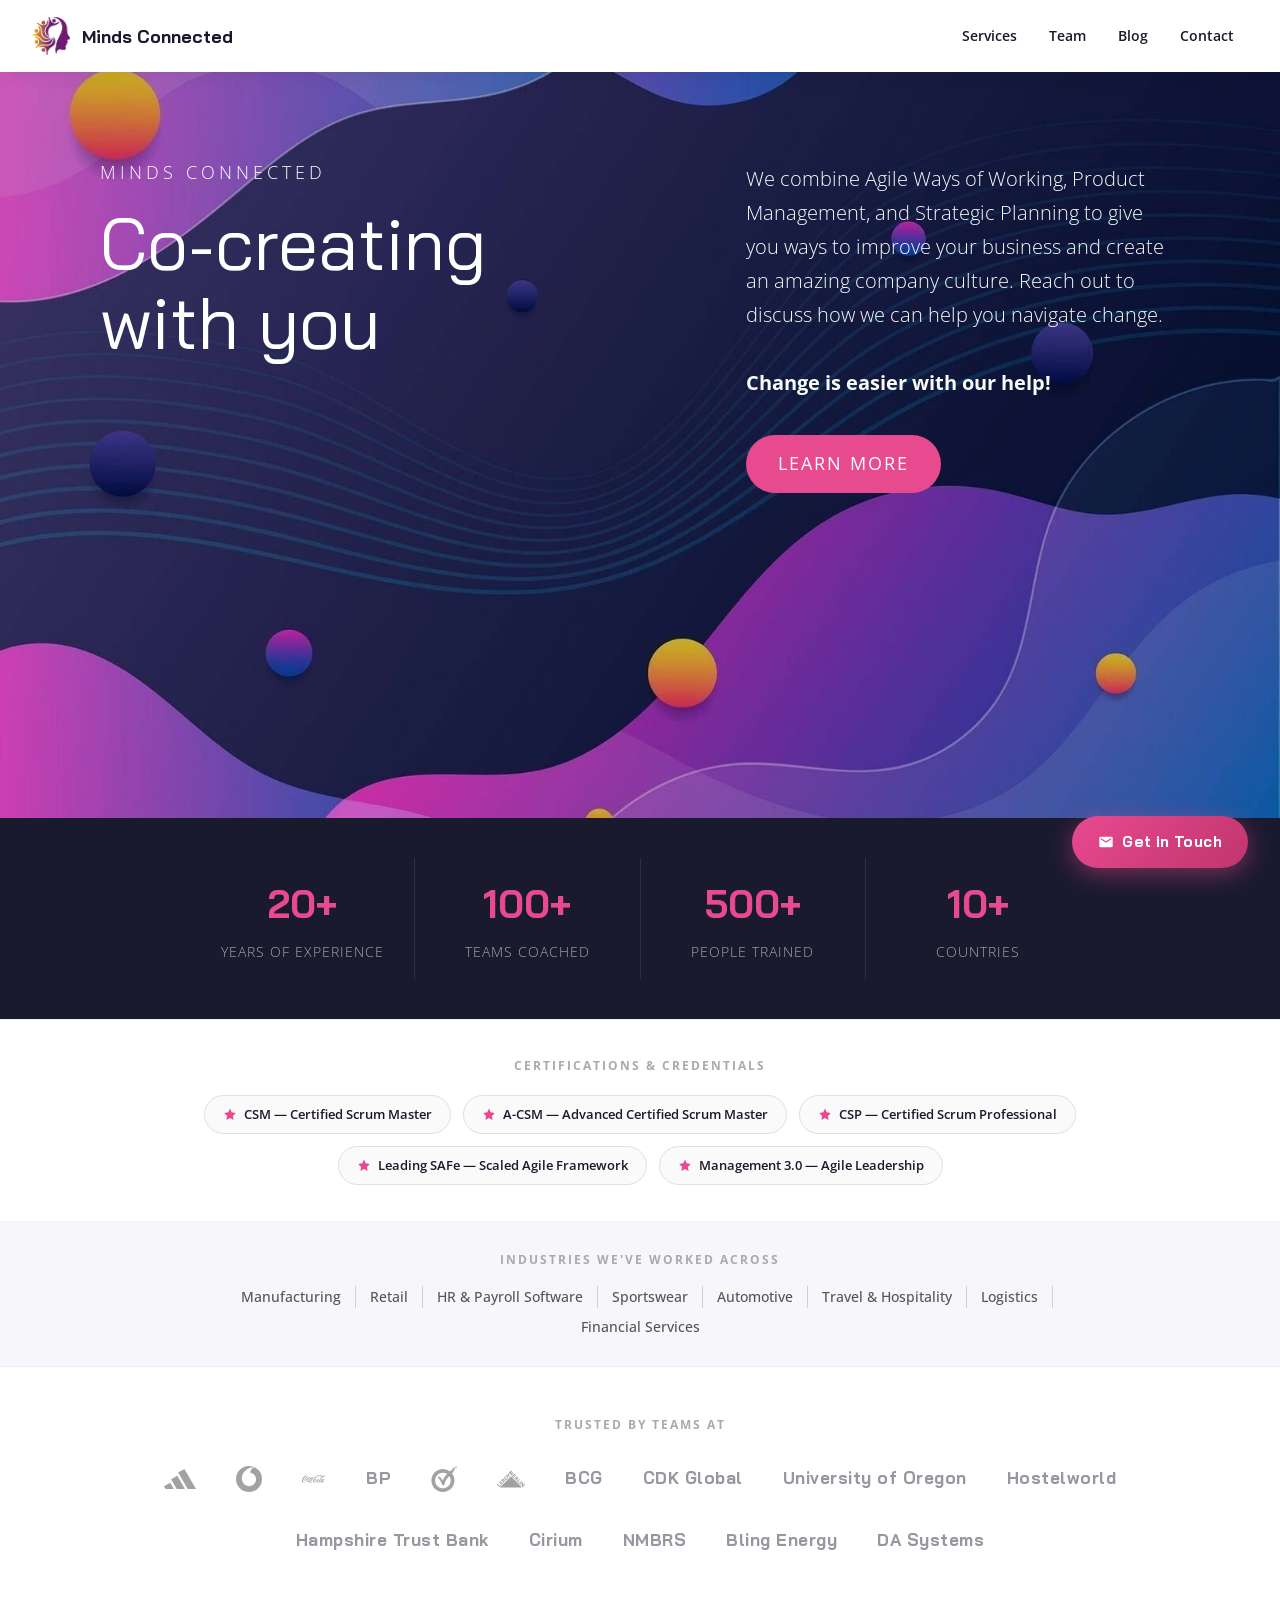
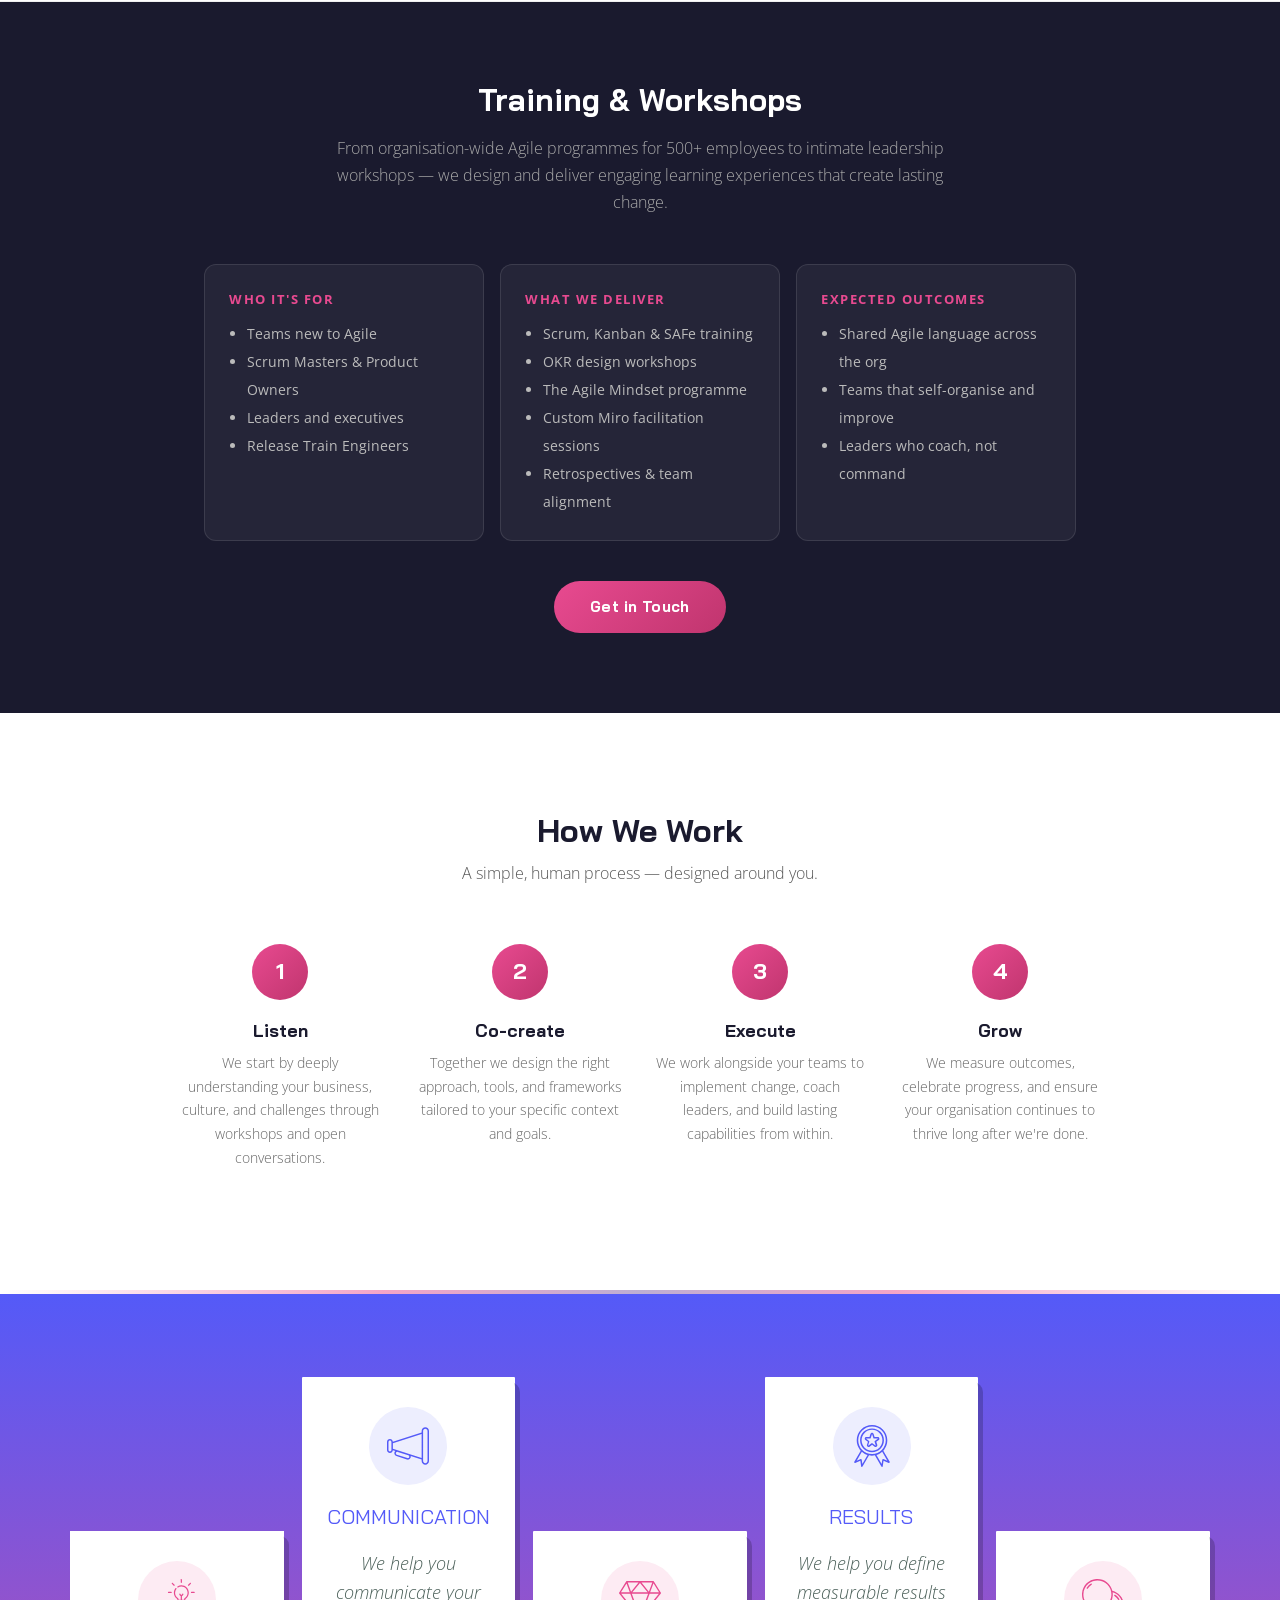
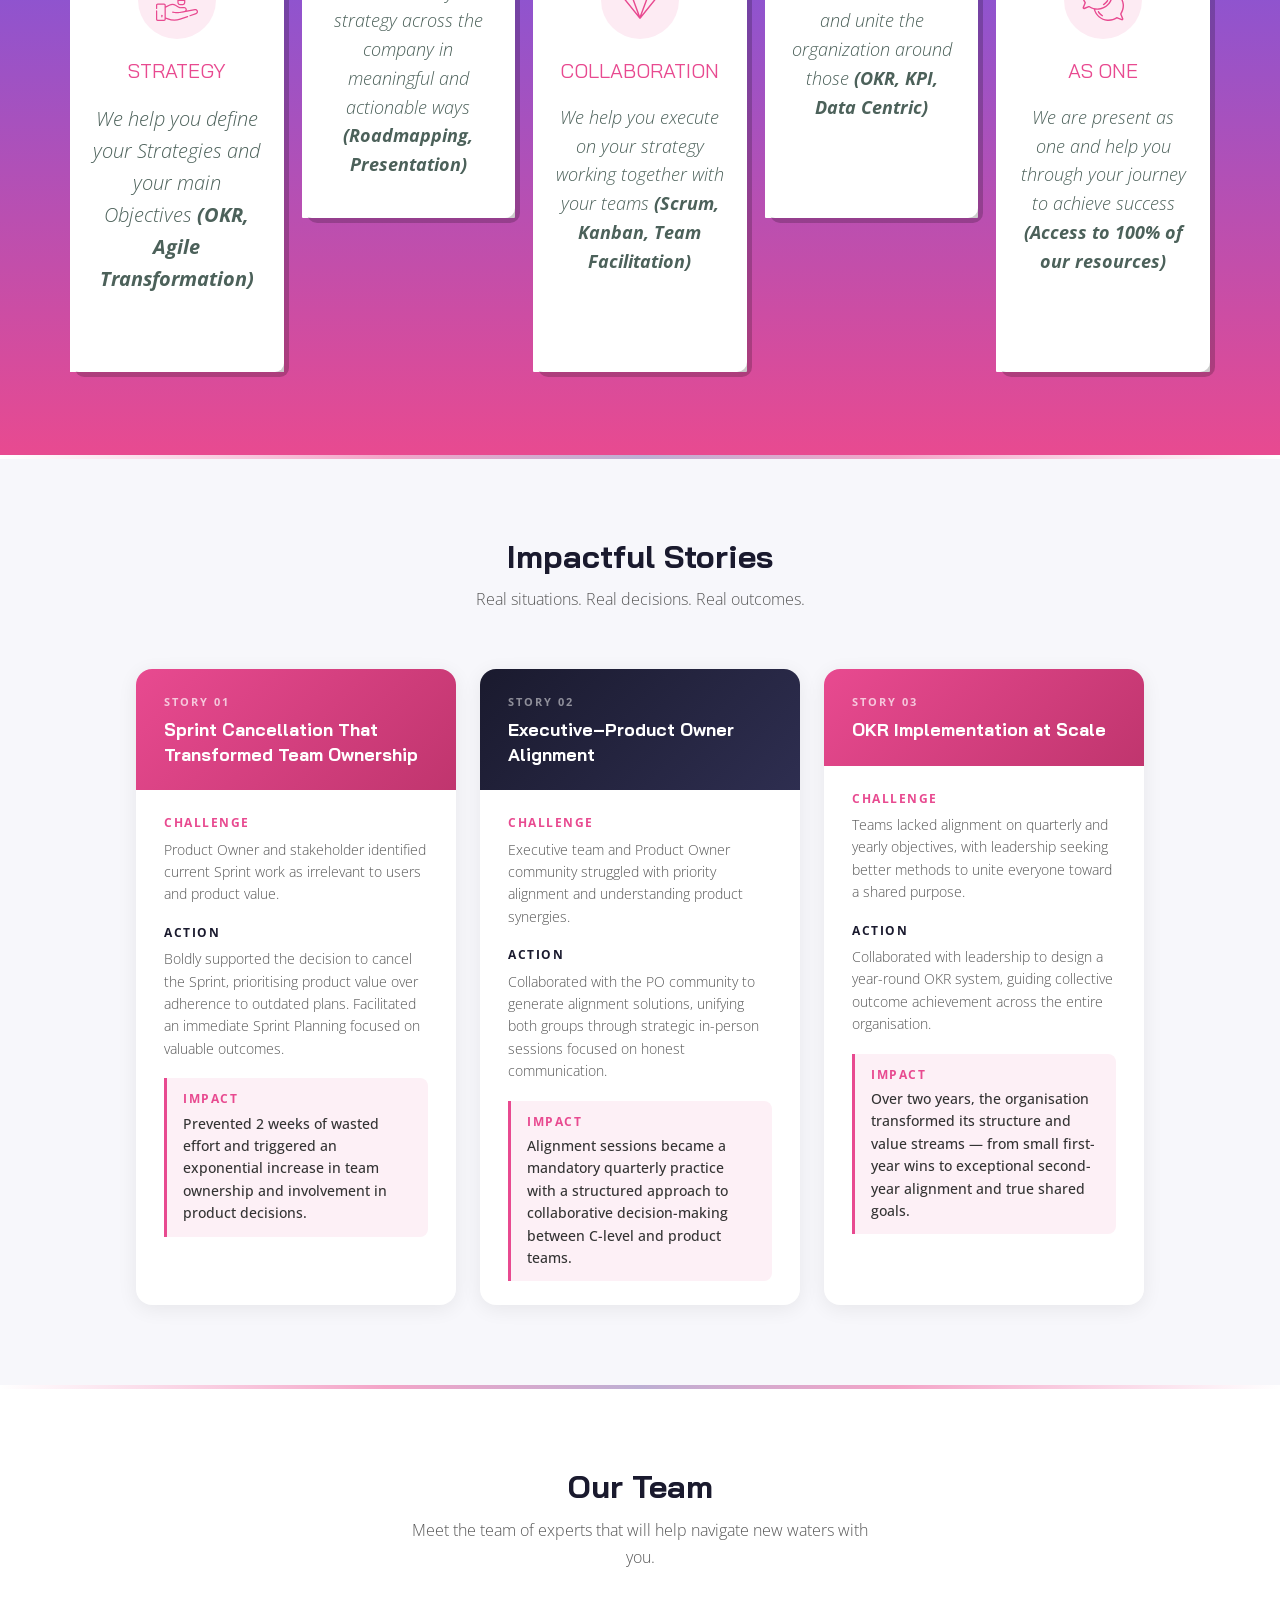
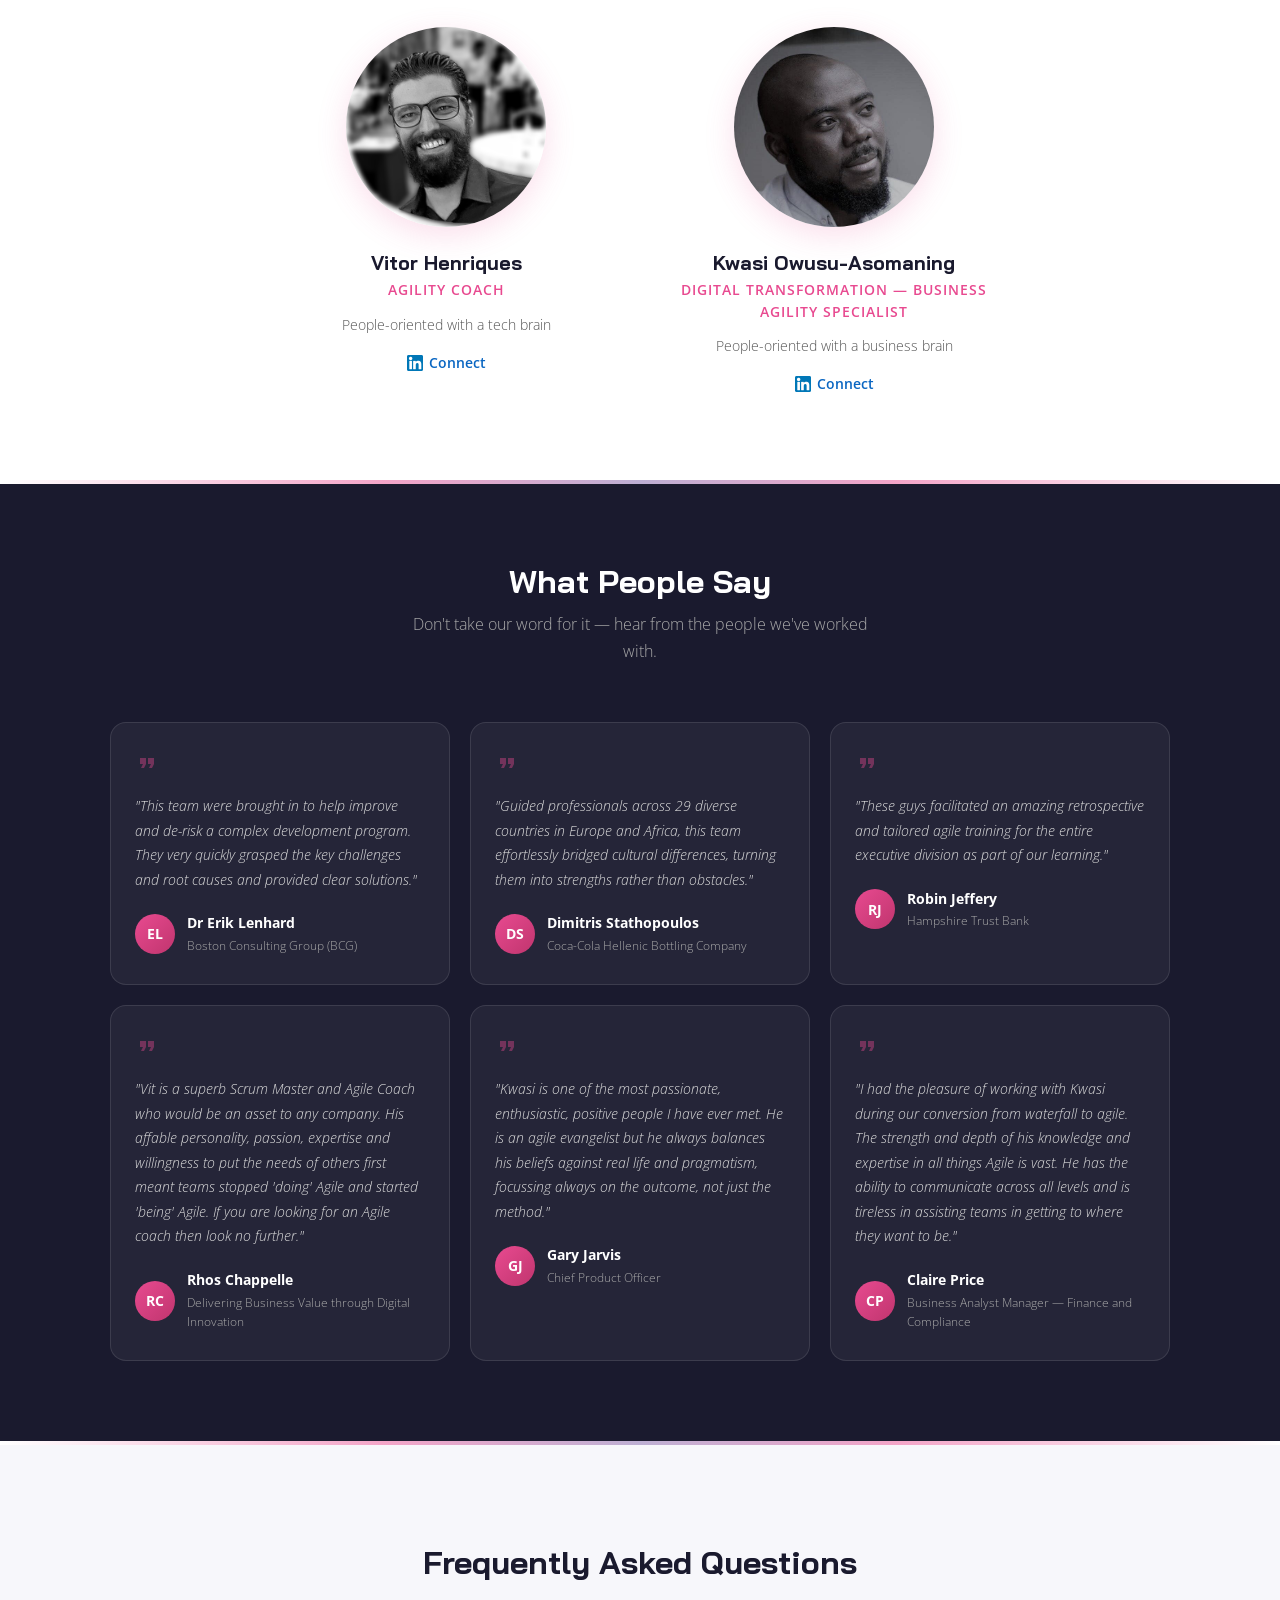
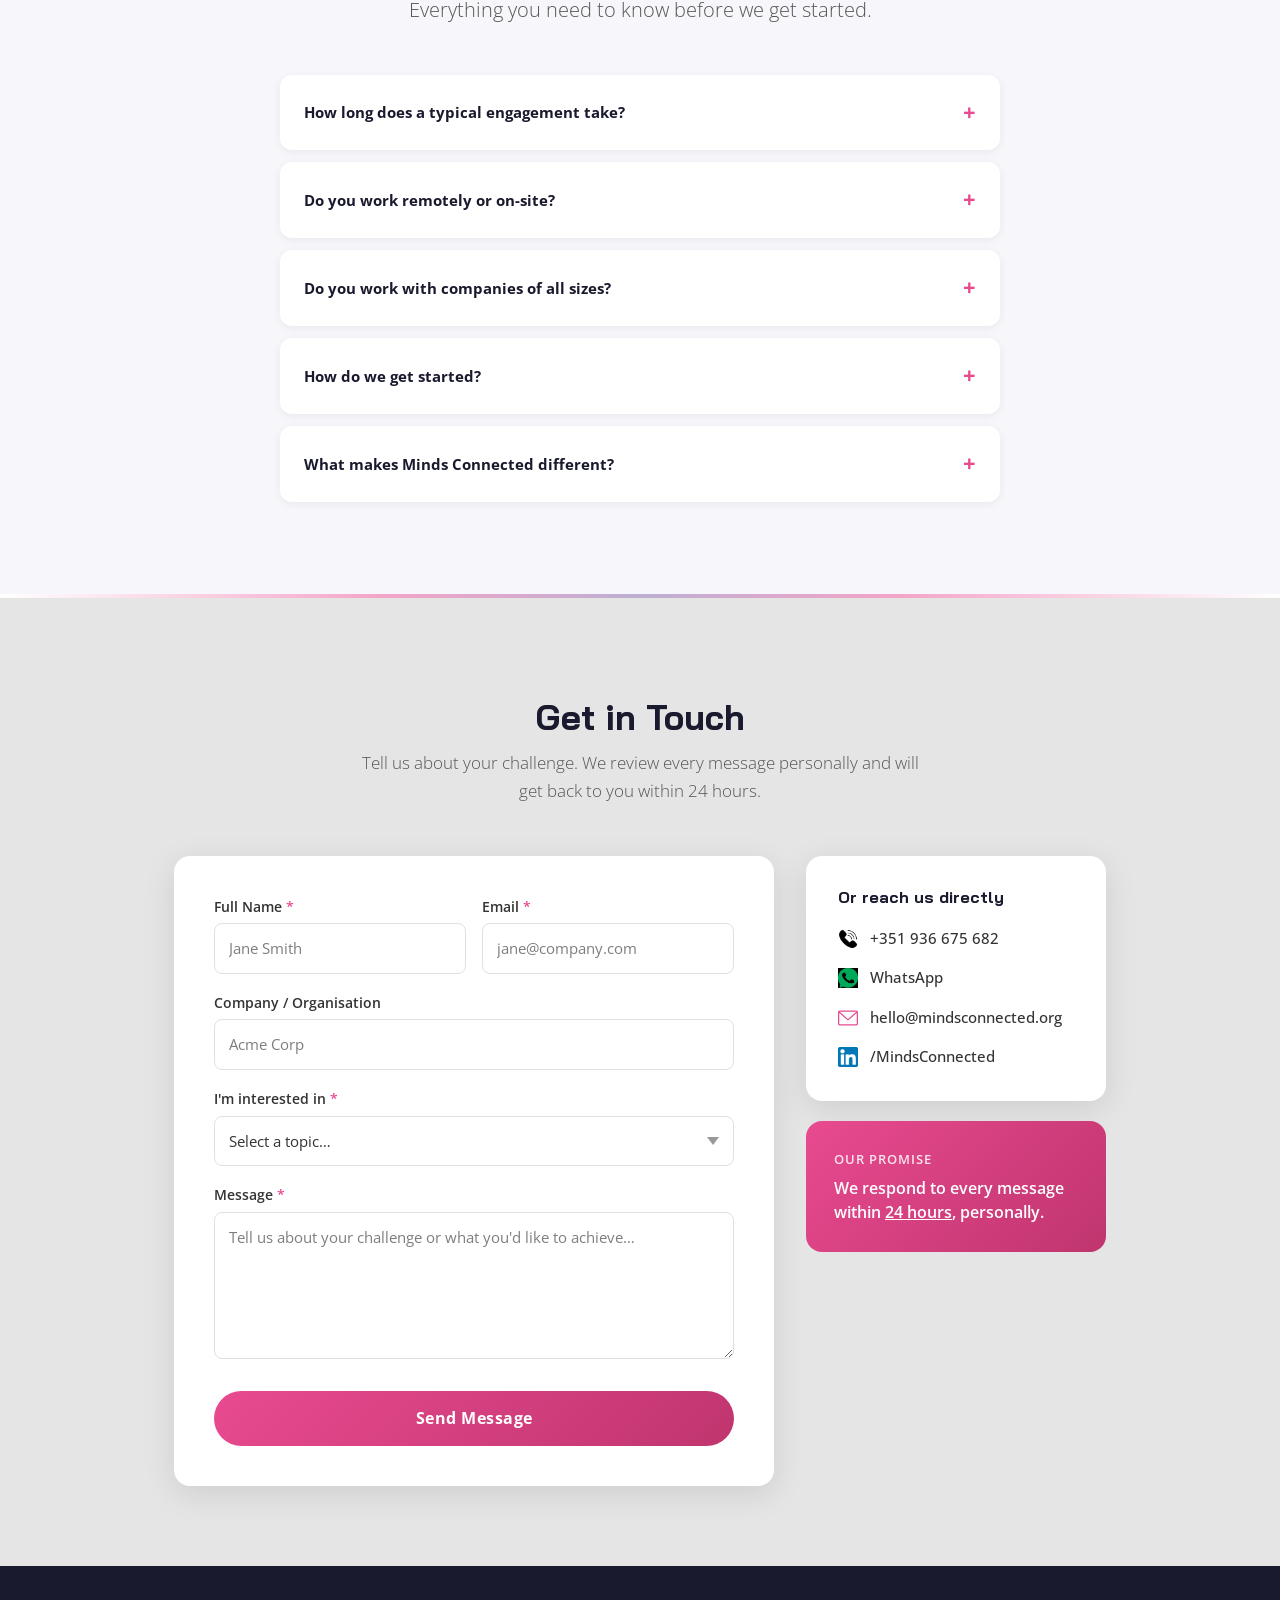
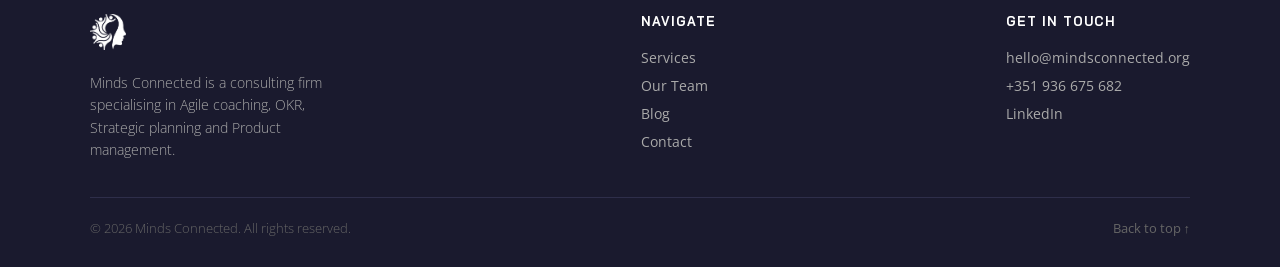
==== commit b0b747f5: "Unify header across all pages using shared mc-header.css Replaces the Nicepage header on the main pa" ====
--- a/index.html
+++ b/index.html
@@ -11,6 +11,7 @@
   <title>Minds Connected | Agile Coaching, OKR & Strategic Planning</title>
   <link rel="stylesheet" href="css/nicepage.css">
   <link rel="stylesheet" href="css/Home-1.css">
+  <link rel="stylesheet" href="css/mc-header.css">
 
   <script class="u-script" type="text/javascript" src="js/jquery-1.9.1.min.js" defer=""></script>
   <script class="u-script" type="text/javascript" src="js/nicepage.js" defer=""></script>
@@ -66,26 +67,7 @@
     .mc-reveal-delay-3 { transition-delay: 0.3s; }
     .mc-reveal-delay-4 { transition-delay: 0.35s; }
 
-    /* Sticky Header */
-    .u-header {
-      position: fixed !important;
-      top: 0; left: 0; right: 0;
-      z-index: 10000;
-      background: rgba(255,255,255,0.97) !important;
-      box-shadow: 0 2px 20px rgba(0,0,0,0.08);
-      transition: box-shadow 0.35s;
-    }
-    .u-header .u-nav-link,
-    .u-header .u-nav-link:hover,
-    .u-header .u-nav-link:focus {
-      color: #1a1a2e !important;
-    }
-    .u-header .u-nav-link:hover {
-      color: #e84a90 !important;
-    }
-    .u-header.mc-scrolled { box-shadow: 0 2px 20px rgba(0,0,0,0.12); }
-    .u-header.mc-scrolled .u-sheet-1 { min-height: auto !important; }
-    body { padding-top: 80px; }
+    body { padding-top: 72px; }
 
     /* FAQ Animation */
     .mc-faq-list details summary span:last-child {
@@ -112,63 +94,6 @@
       margin: 0;
       opacity: 0.5;
     }
-    /* Header centered tagline */
-    .u-sheet-1 { position: relative; }
-    @media (max-width: 1199px) {
-      .mc-header-tagline { display: none !important; }
-    }
-
-    /* Mobile header fixes */
-    @media (max-width: 767px) {
-      /* Compact single-row header on mobile */
-      .u-header .u-sheet-1 {
-        min-height: 72px !important;
-        display: flex !important;
-        flex-direction: row !important;
-        align-items: center !important;
-        flex-wrap: nowrap !important;
-        padding: 0 16px !important;
-        justify-content: space-between !important;
-      }
-      .u-header .u-sheet-1::after {
-        display: none !important;
-      }
-      .u-header .u-image-1 {
-        margin: 0 !important;
-        flex-shrink: 0 !important;
-      }
-      .u-header .mc-header-tagline {
-        display: none !important;
-      }
-      /* Hide text beside logo on mobile — logo image is enough */
-      .u-header .mc-header-text {
-        display: none !important;
-      }
-      .u-header .u-menu-1 {
-        margin: 0 0 0 auto !important;
-        flex-shrink: 0 !important;
-      }
-      /* Fix body padding to match compact mobile header */
-      body {
-        padding-top: 72px !important;
-      }
-    }
-    @media (max-width: 575px) {
-      .u-header .u-sheet-1 {
-        min-height: 72px !important;
-        flex-direction: row !important;
-        padding: 0 12px !important;
-        justify-content: space-between !important;
-      }
-      .u-header .u-image-1 {
-        margin: 0 !important;
-        flex-shrink: 0 !important;
-      }
-      .u-header .u-menu-1 {
-        margin: 0 0 0 auto !important;
-        flex-shrink: 0 !important;
-      }
-    }
 
     /* Card Hover Effects */
     .mc-hover-lift {
@@ -177,14 +102,6 @@
     .mc-hover-lift:hover {
       transform: translateY(-6px);
       box-shadow: 0 12px 36px rgba(0,0,0,0.12);
-    }
-
-    /* Mobile header fixes */
-    @media (max-width: 767px) {
-      .u-header .u-logo-image-1 {
-        height: 38px;
-        width: auto;
-      }
     }
   </style>
   <meta property="og:title" content="Minds Connected | Agile Coaching, OKR & Strategic Planning">
@@ -200,78 +117,20 @@
 </head>
 
 <body class="u-body u-xl-mode">
-  <header class="u-align-center-sm u-align-center-xs u-clearfix u-header u-header" id="sec-dd13">
-    <div class="u-clearfix u-sheet u-valign-middle u-sheet-1">
-      <a href="#home" class="u-image u-logo u-image-1" data-image-width="80" data-image-height="40" aria-label="Minds Connected — back to top" style="display: inline-flex; align-items: center; gap: 12px; text-decoration: none;">
-        <img src="images/default-logo.png" class="u-logo-image u-logo-image-1" alt="Minds Connected logo">
-        <span class="mc-header-text" style="opacity: 0; transition: opacity 0.35s; pointer-events: none; white-space: nowrap;">
-          <span style="font-family: 'Bai Jamjuree', sans-serif; font-size: 1.1rem; font-weight: 700; color: #1a1a2e;">Minds Connected</span>
-          <span style="font-family: 'Open Sans', sans-serif; font-size: 0.72rem; color: #888; display: block; margin-top: -2px; letter-spacing: 0.5px;">Co-creating with you</span>
-        </span>
-      </a>
-
-      <div class="mc-header-tagline" style="position: absolute; left: 50%; top: 50%; transform: translate(-50%, -50%); text-align: center; pointer-events: none; white-space: nowrap;">
-        <span style="font-family: 'Bai Jamjuree', sans-serif; font-size: 1.05rem; font-weight: 700; color: #1a1a2e; letter-spacing: 0.4px; text-transform: uppercase;">Agile Coaching, OKR &amp; Strategic Planning</span>
-      </div>
-
-      <nav class="u-align-left u-menu u-menu-dropdown u-offcanvas u-menu-1" data-responsive-from="XL">
-        <div class="menu-collapse" style="font-size: 1rem; letter-spacing: 0px; font-weight: 500;">
-          <a class="u-button-style u-custom-active-color u-custom-border u-custom-border-color u-custom-hover-color u-custom-left-right-menu-spacing u-custom-text-active-color u-custom-text-color u-custom-text-hover-color u-custom-top-bottom-menu-spacing u-nav-link"
-            href="#">
-            <svg class="u-svg-link" preserveAspectRatio="xMidYMin slice" viewBox="0 0 302 302" style="">
-              <use xlink:href="#svg-8a8f"></use>
-            </svg>
-            <svg xmlns="http://www.w3.org/2000/svg" xmlns:xlink="http://www.w3.org/1999/xlink" version="1.1"
-              id="svg-8a8f" x="0px" y="0px" viewBox="0 0 302 302" style="enable-background:new 0 0 302 302;"
-              xml:space="preserve" class="u-svg-content">
-              <g>
-                <rect y="36" width="302" height="30"></rect>
-                <rect y="236" width="302" height="30"></rect>
-                <rect y="136" width="302" height="30"></rect>
-              </g>
-              <g></g>
-              <g></g>
-              <g></g>
-              <g></g>
-              <g></g>
-              <g></g>
-              <g></g>
-              <g></g>
-              <g></g>
-              <g></g>
-              <g></g>
-              <g></g>
-              <g></g>
-              <g></g>
-              <g></g>
-            </svg>
-          </a>
-        </div>
-        <div class="u-custom-menu u-nav-container">
-          <ul class="u-nav u-spacing-2 u-unstyled u-nav-1">
-            <li class="u-nav-item"><a class="u-button-style u-nav-link" href="#services" style="padding: 10px 16px;">Services</a></li>
-            <li class="u-nav-item"><a class="u-button-style u-nav-link" href="#team" style="padding: 10px 16px;">Team</a></li>
-            <li class="u-nav-item"><a class="u-button-style u-nav-link" href="/blog/" style="padding: 10px 16px;">Blog</a></li>
-            <li class="u-nav-item"><a class="u-button-style u-nav-link" href="#contact" style="padding: 10px 16px;">Contact</a></li>
-          </ul>
-        </div>
-        <div class="u-custom-menu u-nav-container-collapse">
-          <div
-            class="u-align-center u-black u-container-style u-inner-container-layout u-opacity u-opacity-95 u-sidenav">
-            <div class="u-inner-container-layout u-sidenav-overflow">
-              <div class="u-menu-close"></div>
-              <ul class="u-align-center u-nav u-popupmenu-items u-unstyled u-nav-2">
-                <li class="u-nav-item"><a class="u-button-style u-nav-link" href="#services" style="padding: 10px 20px;">Services</a></li>
-                <li class="u-nav-item"><a class="u-button-style u-nav-link" href="#team" style="padding: 10px 20px;">Team</a></li>
-                <li class="u-nav-item"><a class="u-button-style u-nav-link" href="/blog/" style="padding: 10px 20px;">Blog</a></li>
-                <li class="u-nav-item"><a class="u-button-style u-nav-link" href="#contact" style="padding: 10px 20px;">Contact</a></li>
-              </ul>
-            </div>
-          </div>
-          <div class="u-black u-menu-overlay u-opacity u-opacity-70"></div>
-        </div>
-      </nav>
-    </div>
+  <header class="mc-header">
+    <a href="/" class="mc-logo">
+      <img src="images/default-logo.png" alt="Minds Connected logo">
+      <span>Minds Connected</span>
+    </a>
+    <nav class="mc-nav" id="mc-nav">
+      <a href="/#services">Services</a>
+      <a href="/#team">Team</a>
+      <a href="/blog/">Blog</a>
+      <a href="/#contact">Contact</a>
+    </nav>
+    <button class="mc-hamburger" id="mc-hamburger" aria-label="Open menu">
+      <span></span><span></span><span></span>
+    </button>
   </header>
   <main>
   <section class="u-clearfix u-image u-shading u-section-1" id="home">
@@ -1245,21 +1104,23 @@
     })();
   </script>
 
-  <!-- Sticky Header -->
+  <!-- Shared Header: hamburger + active nav -->
   <script>
     (function() {
-      var header = document.querySelector('.u-header');
-      var headerText = document.querySelector('.mc-header-text');
-      if (!header) return;
-      window.addEventListener('scroll', function() {
-        if (window.scrollY > 60) {
-          header.classList.add('mc-scrolled');
-          if (headerText) headerText.style.opacity = '1';
-        } else {
-          header.classList.remove('mc-scrolled');
-          if (headerText) headerText.style.opacity = '0';
-        }
-      }, { passive: true });
+      var ham = document.getElementById('mc-hamburger');
+      var nav = document.getElementById('mc-nav');
+      if (ham && nav) {
+        ham.addEventListener('click', function() {
+          ham.classList.toggle('open');
+          nav.classList.toggle('open');
+        });
+        nav.querySelectorAll('a').forEach(function(a) {
+          a.addEventListener('click', function() {
+            ham.classList.remove('open');
+            nav.classList.remove('open');
+          });
+        });
+      }
     })();
   </script>
 
--- a/css/mc-header.css
+++ b/css/mc-header.css
@@ -0,0 +1,127 @@
+/* =============================================
+   Minds Connected — Shared Site Header
+   Used by: index.html, blog/index.html, blog/post.html
+   ============================================= */
+
+.mc-header {
+  position: fixed;
+  top: 0; left: 0; right: 0;
+  z-index: 10000;
+  height: 72px;
+  display: flex;
+  align-items: center;
+  padding: 0 32px;
+  background: rgba(255, 255, 255, 0.97);
+  box-shadow: 0 2px 20px rgba(0, 0, 0, 0.08);
+  backdrop-filter: blur(8px);
+  -webkit-backdrop-filter: blur(8px);
+}
+
+/* Logo */
+.mc-header .mc-logo {
+  display: inline-flex;
+  align-items: center;
+  gap: 12px;
+  text-decoration: none;
+  flex-shrink: 0;
+}
+.mc-header .mc-logo img {
+  height: 38px;
+  width: auto;
+}
+.mc-header .mc-logo span {
+  font-family: 'Bai Jamjuree', sans-serif;
+  font-size: 1.1rem;
+  font-weight: 700;
+  color: #1a1a2e;
+  white-space: nowrap;
+}
+
+/* Desktop nav */
+.mc-header .mc-nav {
+  display: flex;
+  align-items: center;
+  gap: 4px;
+  margin-left: auto;
+}
+.mc-header .mc-nav a {
+  font-family: 'Open Sans', sans-serif;
+  font-size: 0.875rem;
+  font-weight: 600;
+  color: #1a1a2e;
+  text-decoration: none;
+  padding: 8px 14px;
+  border-radius: 6px;
+  transition: background 0.2s, color 0.2s;
+  white-space: nowrap;
+}
+.mc-header .mc-nav a:hover {
+  background: #f0f0f8;
+  color: #e84a90;
+}
+.mc-header .mc-nav a.active {
+  color: #e84a90;
+}
+
+/* Hamburger button — hidden on desktop */
+.mc-hamburger {
+  display: none;
+  flex-direction: column;
+  justify-content: center;
+  gap: 5px;
+  background: none;
+  border: none;
+  cursor: pointer;
+  padding: 8px;
+  margin-left: auto;
+  flex-shrink: 0;
+}
+.mc-hamburger span {
+  display: block;
+  width: 22px;
+  height: 2px;
+  background: #1a1a2e;
+  border-radius: 2px;
+  transition: transform 0.3s, opacity 0.3s;
+}
+.mc-hamburger.open span:nth-child(1) { transform: translateY(7px) rotate(45deg); }
+.mc-hamburger.open span:nth-child(2) { opacity: 0; }
+.mc-hamburger.open span:nth-child(3) { transform: translateY(-7px) rotate(-45deg); }
+
+/* Mobile */
+@media (max-width: 767px) {
+  .mc-header {
+    padding: 0 20px;
+  }
+
+  .mc-hamburger {
+    display: flex;
+  }
+
+  .mc-header .mc-nav {
+    display: none;
+    position: absolute;
+    top: 72px;
+    left: 0; right: 0;
+    background: rgba(255, 255, 255, 0.98);
+    box-shadow: 0 8px 24px rgba(0, 0, 0, 0.10);
+    flex-direction: column;
+    align-items: flex-start;
+    gap: 0;
+    padding: 8px 20px 16px;
+    border-top: 1px solid #f0f0f0;
+  }
+  .mc-header .mc-nav.open {
+    display: flex;
+  }
+  .mc-header .mc-nav a {
+    width: 100%;
+    padding: 13px 4px;
+    border-radius: 0;
+    border-bottom: 1px solid #f4f4f8;
+    font-size: 0.95rem;
+  }
+  .mc-header .mc-nav a:last-child {
+    border-bottom: none;
+  }
+}
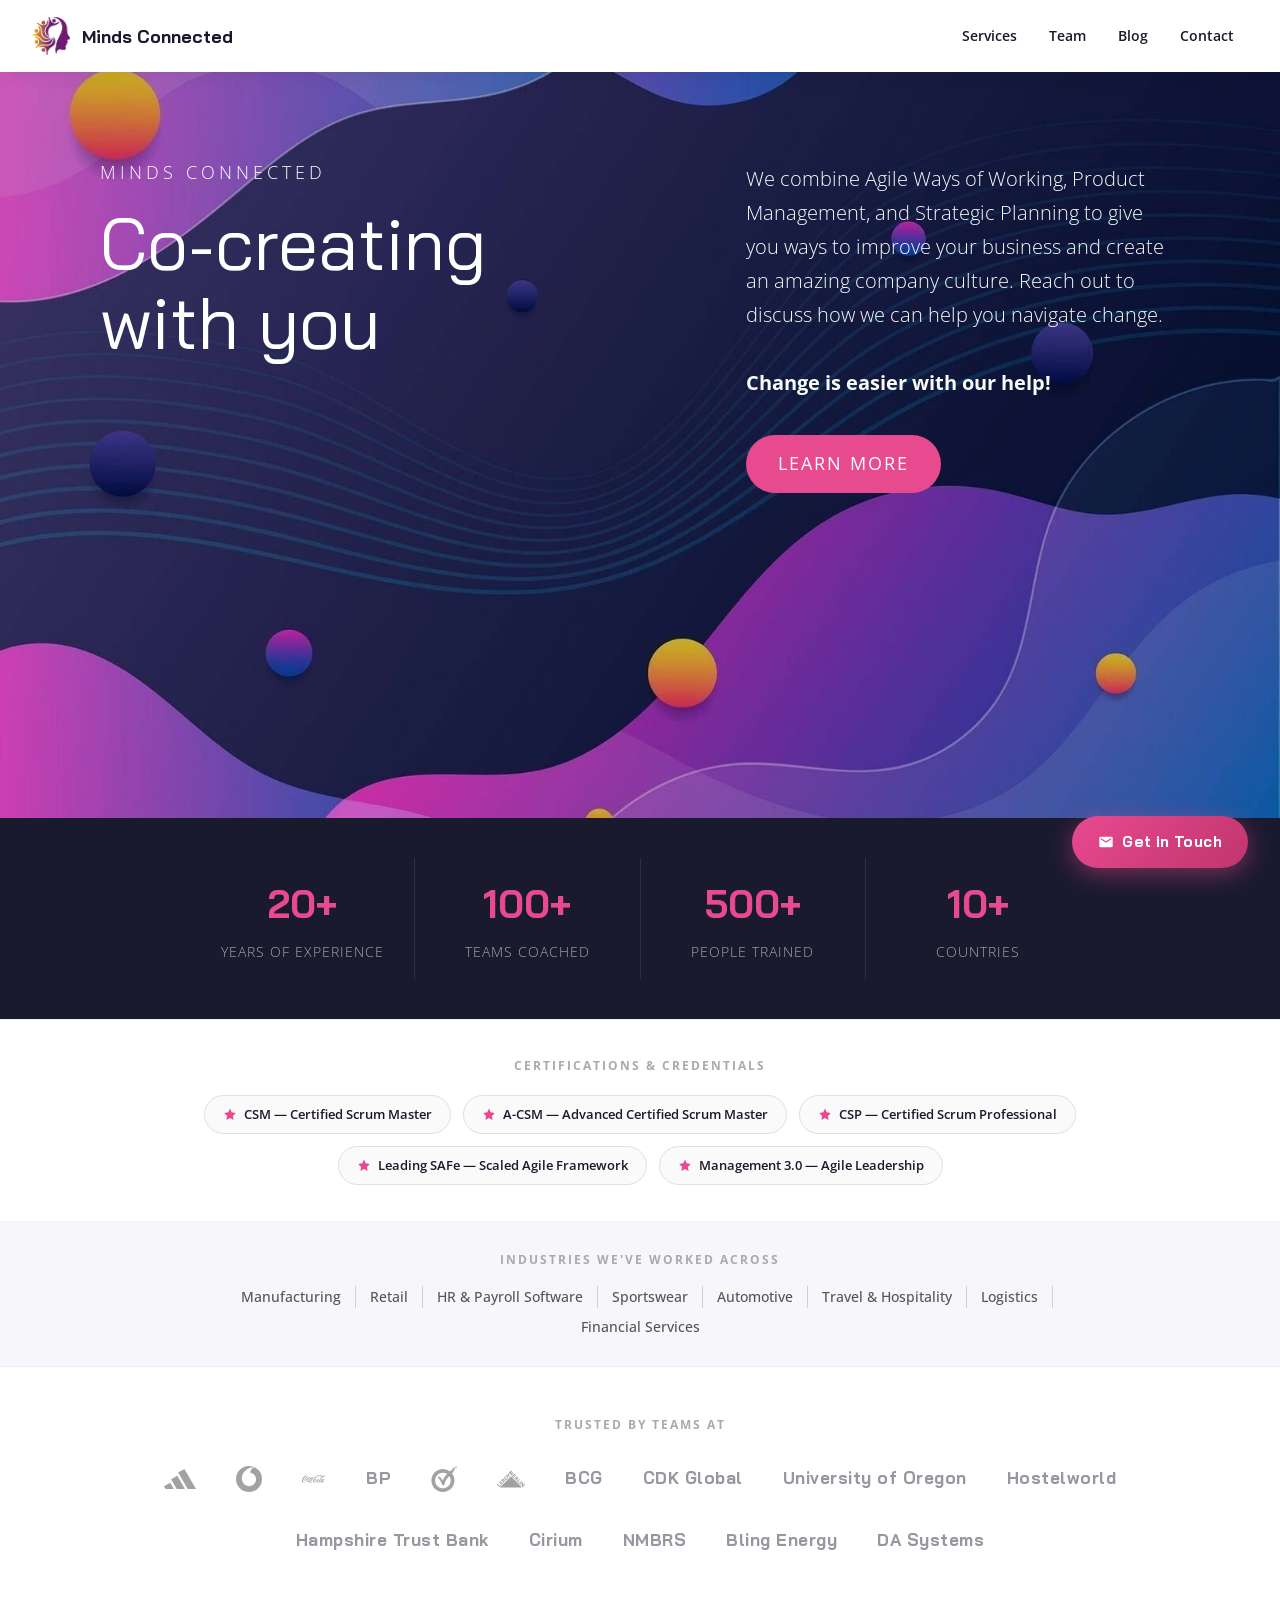
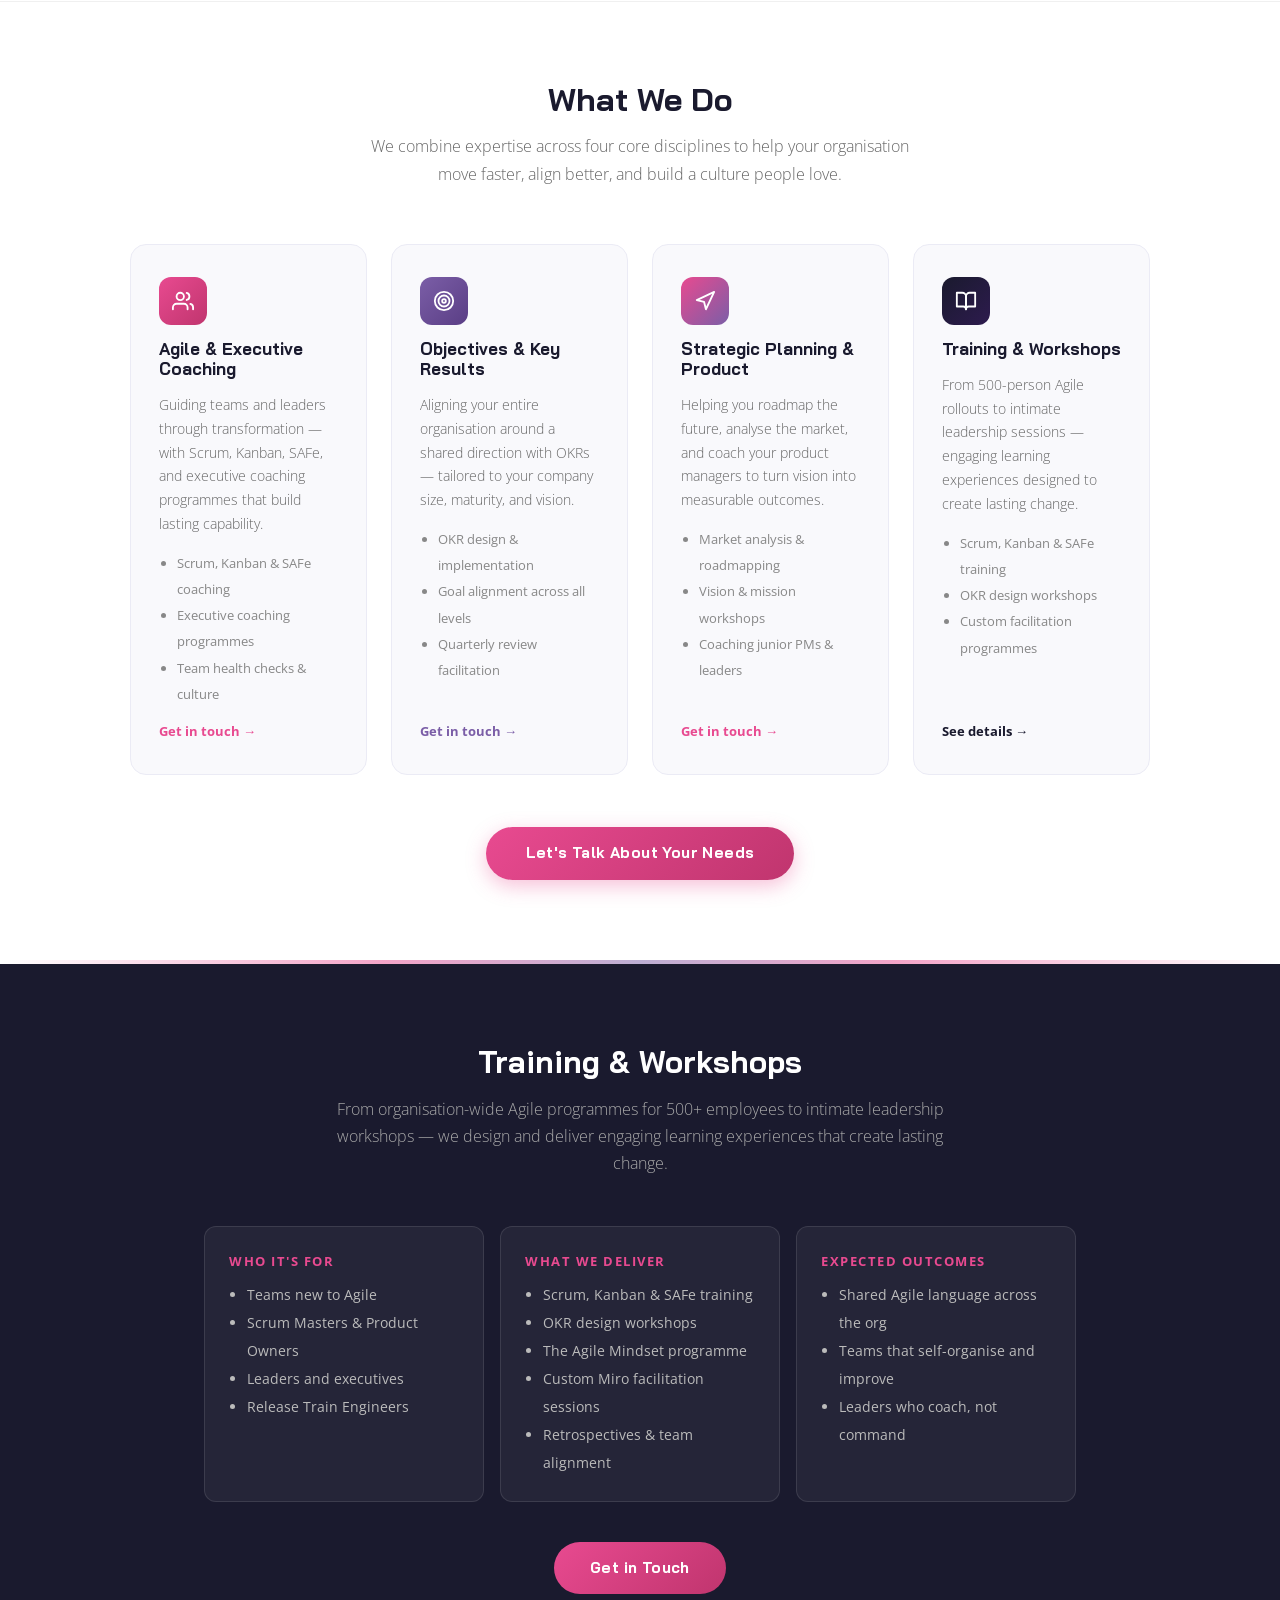
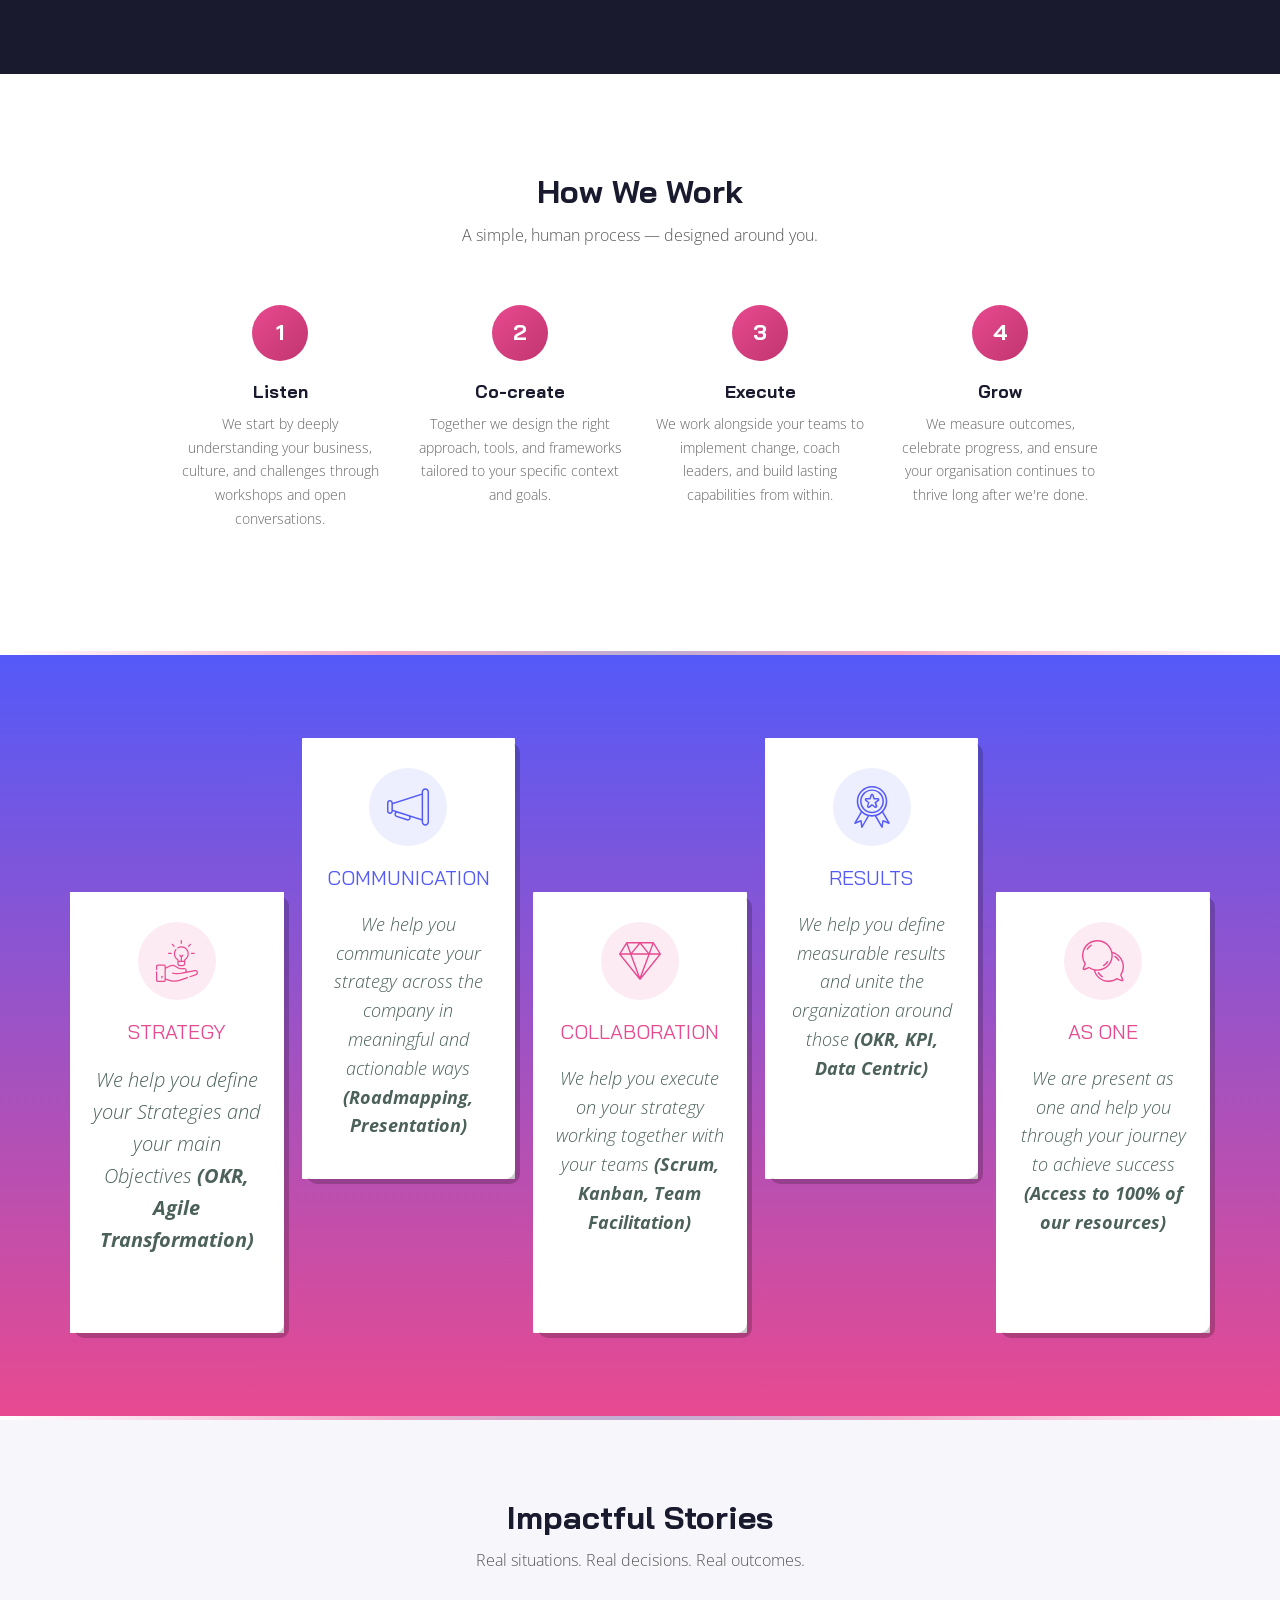
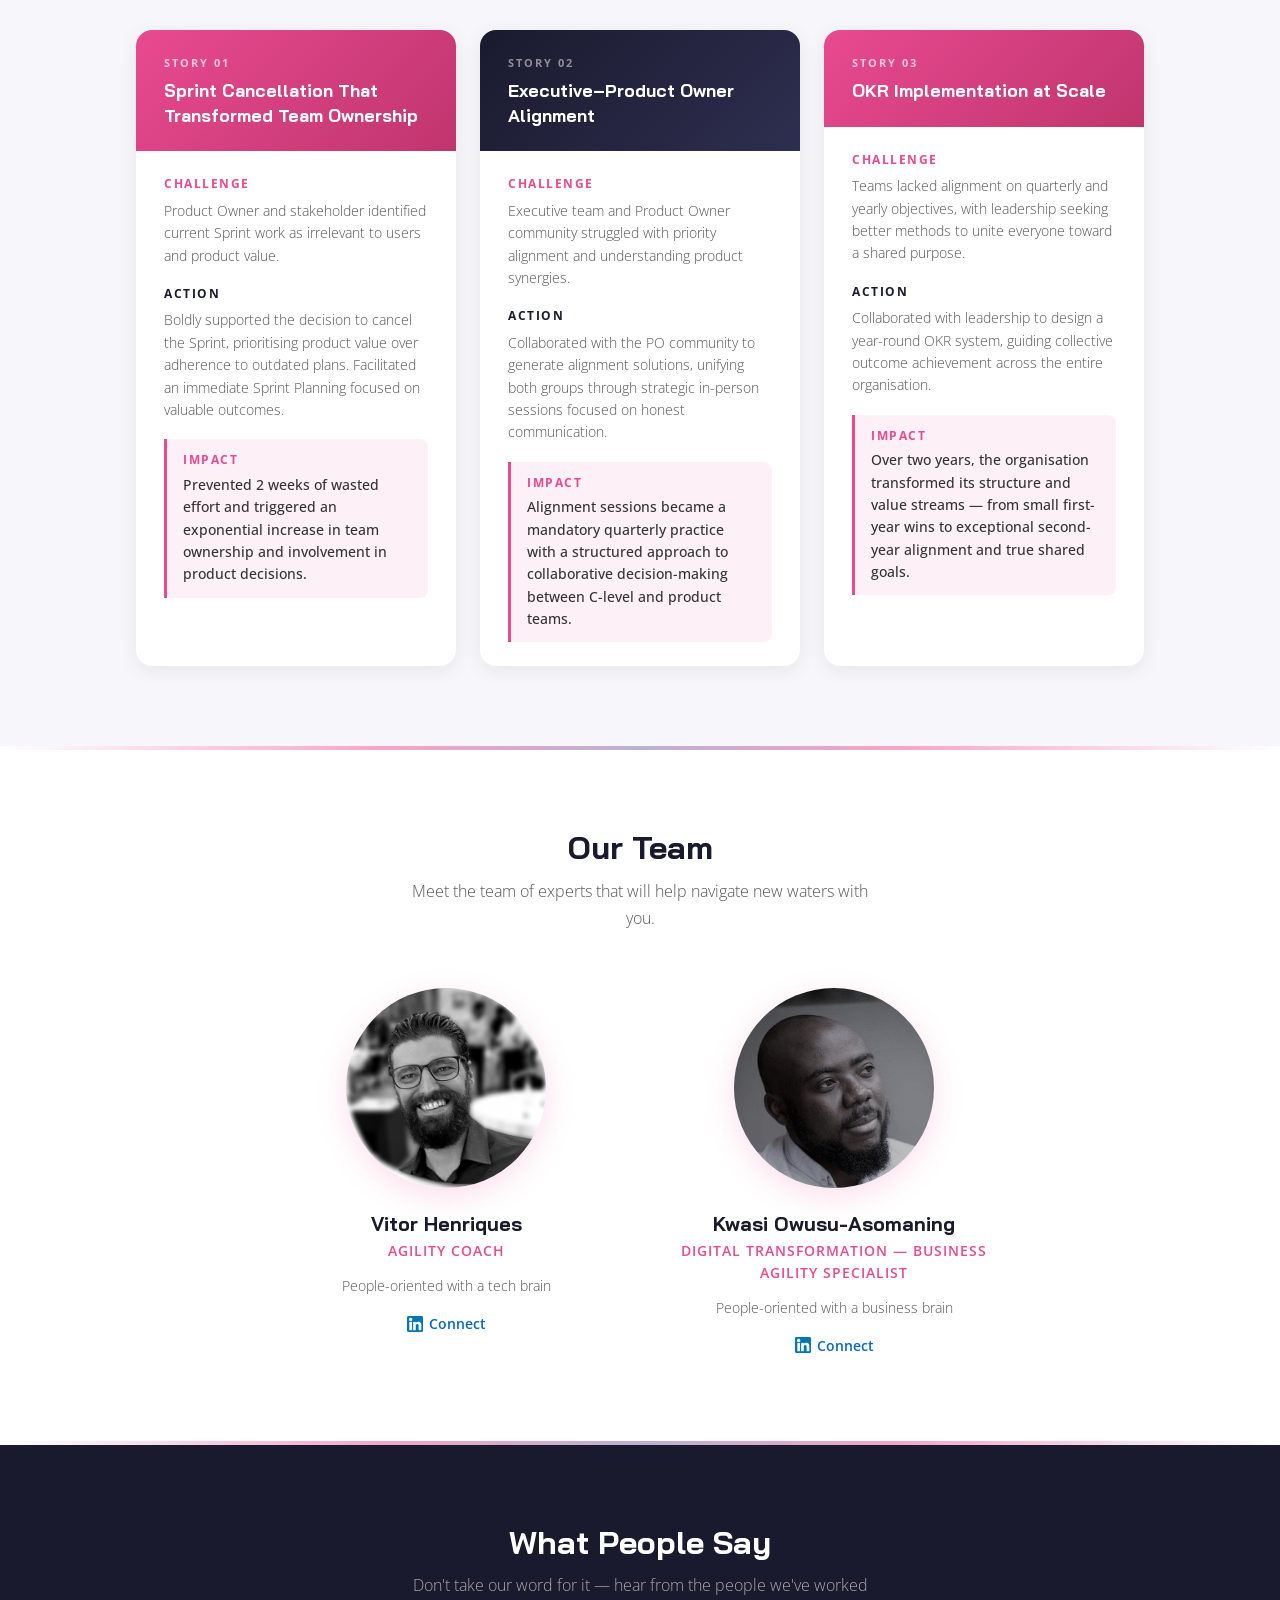
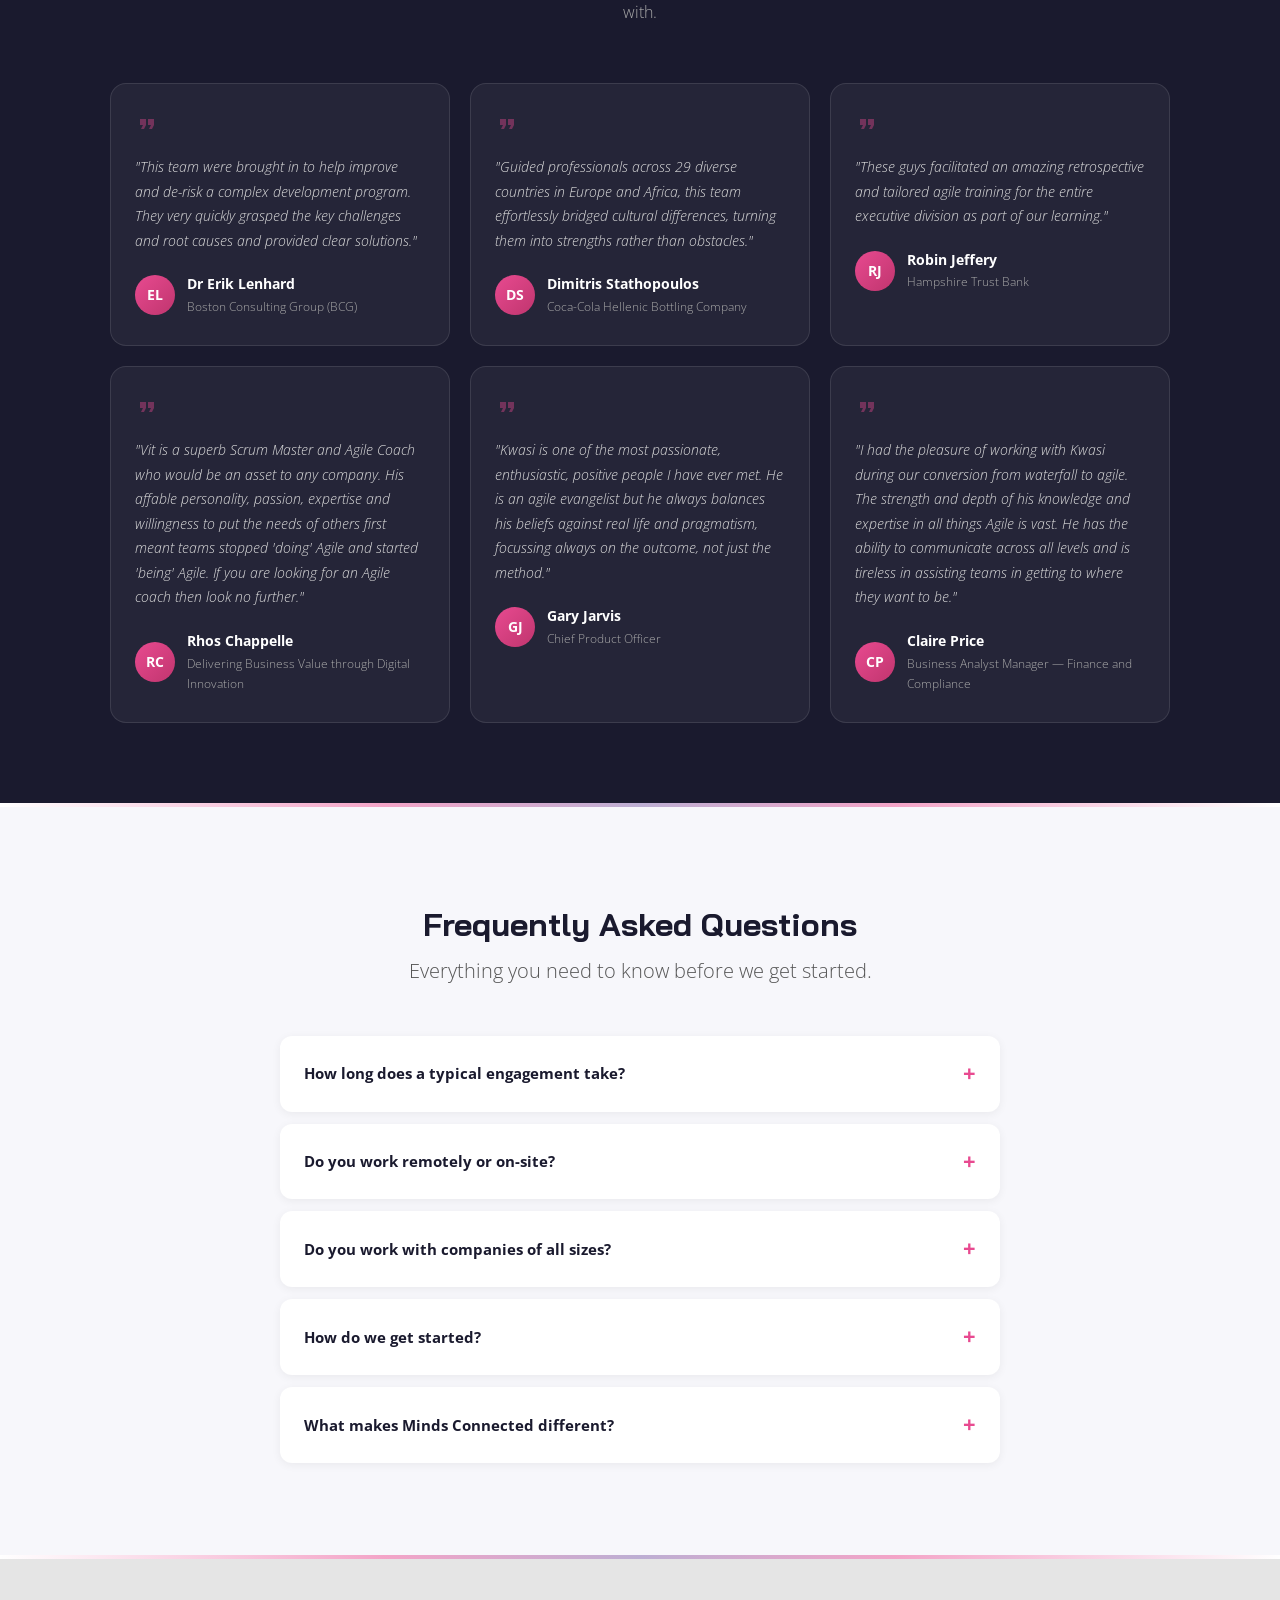
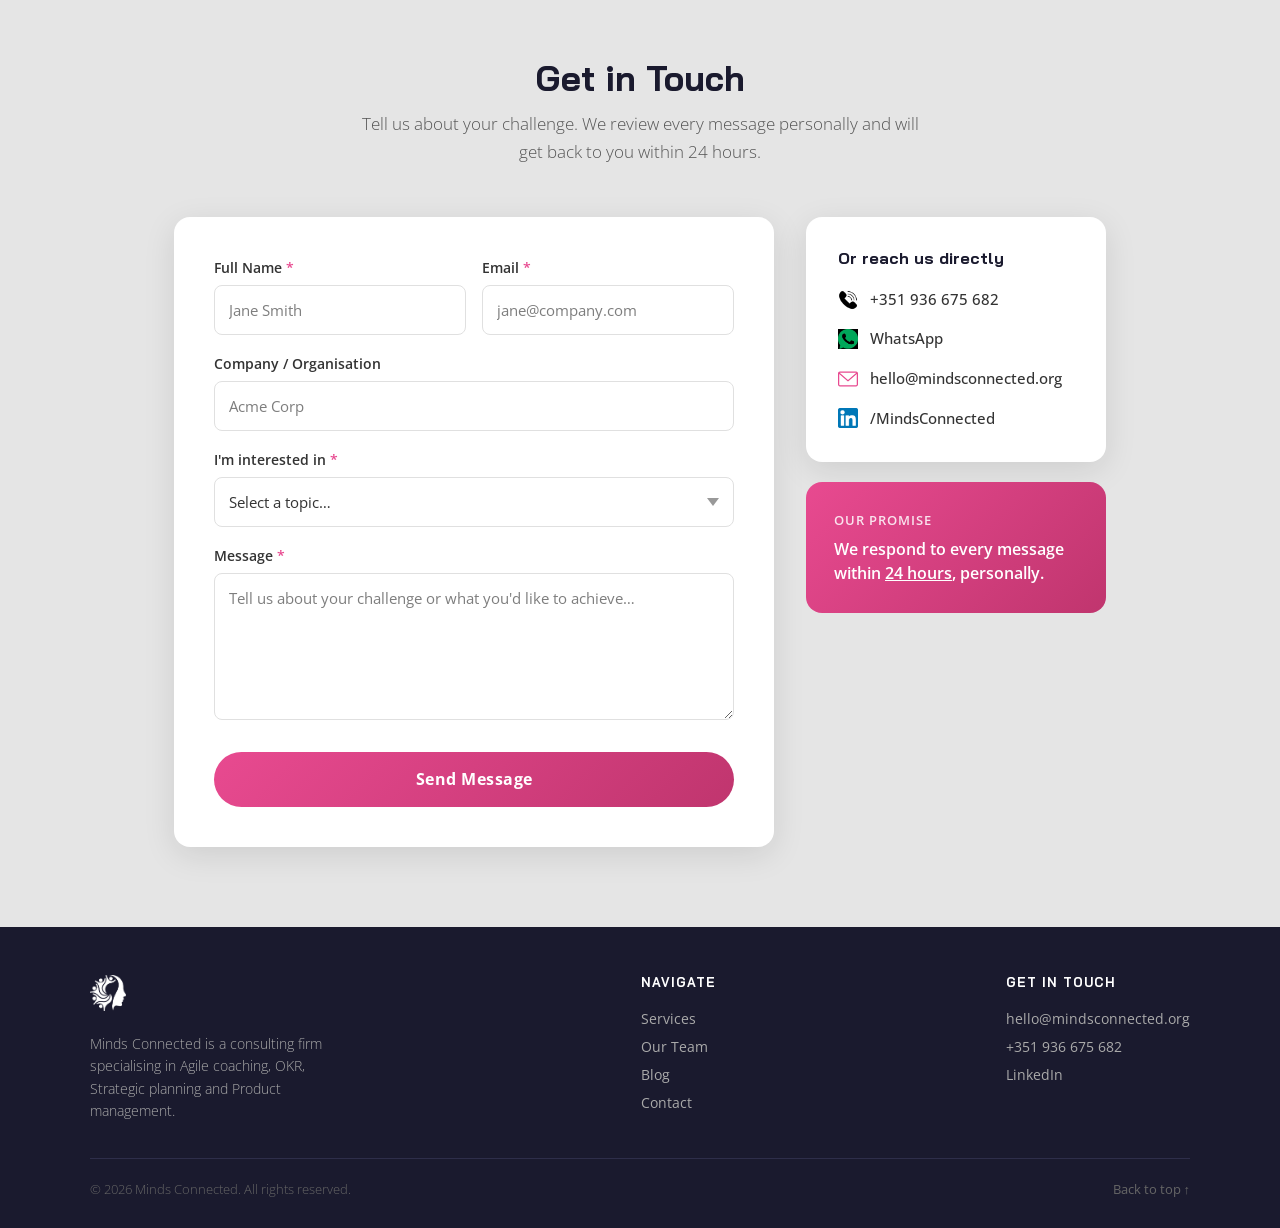
==== commit fb4e01cc: "Add Services section with 4 service cards, fix nav Services link Co-Authored-By: Claude Sonnet 4.6 <" ====
--- a/index.html
+++ b/index.html
@@ -268,6 +268,96 @@
       </div>
     </div>
   </section>
+
+  <!-- Services Overview -->
+  <section id="services" style="background: #fff; padding: 80px 24px;">
+    <div style="max-width: 1020px; margin: 0 auto;">
+
+      <div class="mc-reveal" style="text-align: center; margin-bottom: 56px;">
+        <h2 style="font-family: 'Bai Jamjuree', sans-serif; font-size: 2rem; font-weight: 700; color: #1a1a2e; margin: 0 0 14px;">What We Do</h2>
+        <p style="color: #666; font-size: 1rem; max-width: 540px; margin: 0 auto; line-height: 1.75;">We combine expertise across four core disciplines to help your organisation move faster, align better, and build a culture people love.</p>
+      </div>
+
+      <div style="display: grid; grid-template-columns: repeat(auto-fill, minmax(220px, 1fr)); gap: 24px;">
+
+        <!-- Agile & Executive Coaching -->
+        <div class="mc-reveal mc-reveal-delay-1" style="background: #f9f9fc; border-radius: 16px; padding: 32px 28px; display: flex; flex-direction: column; gap: 14px; border: 1px solid #ebebf5; transition: transform 0.3s, box-shadow 0.3s;" onmouseover="this.style.transform='translateY(-6px)';this.style.boxShadow='0 12px 36px rgba(0,0,0,0.10)'" onmouseout="this.style.transform='';this.style.boxShadow=''">
+          <div style="width: 48px; height: 48px; border-radius: 12px; background: linear-gradient(135deg, #e84a90, #c0356e); display: flex; align-items: center; justify-content: center; flex-shrink: 0;">
+            <svg viewBox="0 0 24 24" style="width:22px;height:22px;fill:none;stroke:#fff;stroke-width:2;stroke-linecap:round;stroke-linejoin:round;">
+              <path d="M17 21v-2a4 4 0 00-4-4H5a4 4 0 00-4 4v2"/><circle cx="9" cy="7" r="4"/><path d="M23 21v-2a4 4 0 00-3-3.87M16 3.13a4 4 0 010 7.75"/>
+            </svg>
+          </div>
+          <h3 style="font-family: 'Bai Jamjuree', sans-serif; font-size: 1.05rem; font-weight: 700; color: #1a1a2e; margin: 0;">Agile &amp; Executive Coaching</h3>
+          <p style="font-size: 0.875rem; color: #666; line-height: 1.7; margin: 0;">Guiding teams and leaders through transformation — with Scrum, Kanban, SAFe, and executive coaching programmes that build lasting capability.</p>
+          <ul style="margin: 0; padding-left: 18px; color: #888; font-size: 0.82rem; line-height: 2;">
+            <li>Scrum, Kanban &amp; SAFe coaching</li>
+            <li>Executive coaching programmes</li>
+            <li>Team health checks &amp; culture</li>
+          </ul>
+          <a href="#contact" style="margin-top: auto; font-size: 0.82rem; font-weight: 700; color: #e84a90; text-decoration: none;">Get in touch &rarr;</a>
+        </div>
+
+        <!-- OKR -->
+        <div class="mc-reveal mc-reveal-delay-2" style="background: #f9f9fc; border-radius: 16px; padding: 32px 28px; display: flex; flex-direction: column; gap: 14px; border: 1px solid #ebebf5; transition: transform 0.3s, box-shadow 0.3s;" onmouseover="this.style.transform='translateY(-6px)';this.style.boxShadow='0 12px 36px rgba(0,0,0,0.10)'" onmouseout="this.style.transform='';this.style.boxShadow=''">
+          <div style="width: 48px; height: 48px; border-radius: 12px; background: linear-gradient(135deg, #7b5ea7, #5a3e85); display: flex; align-items: center; justify-content: center; flex-shrink: 0;">
+            <svg viewBox="0 0 24 24" style="width:22px;height:22px;fill:none;stroke:#fff;stroke-width:2;stroke-linecap:round;stroke-linejoin:round;">
+              <circle cx="12" cy="12" r="10"/><circle cx="12" cy="12" r="6"/><circle cx="12" cy="12" r="2"/>
+            </svg>
+          </div>
+          <h3 style="font-family: 'Bai Jamjuree', sans-serif; font-size: 1.05rem; font-weight: 700; color: #1a1a2e; margin: 0;">Objectives &amp; Key Results</h3>
+          <p style="font-size: 0.875rem; color: #666; line-height: 1.7; margin: 0;">Aligning your entire organisation around a shared direction with OKRs — tailored to your company size, maturity, and vision.</p>
+          <ul style="margin: 0; padding-left: 18px; color: #888; font-size: 0.82rem; line-height: 2;">
+            <li>OKR design &amp; implementation</li>
+            <li>Goal alignment across all levels</li>
+            <li>Quarterly review facilitation</li>
+          </ul>
+          <a href="#contact" style="margin-top: auto; font-size: 0.82rem; font-weight: 700; color: #7b5ea7; text-decoration: none;">Get in touch &rarr;</a>
+        </div>
+
+        <!-- Strategic Planning & Product Management -->
+        <div class="mc-reveal mc-reveal-delay-3" style="background: #f9f9fc; border-radius: 16px; padding: 32px 28px; display: flex; flex-direction: column; gap: 14px; border: 1px solid #ebebf5; transition: transform 0.3s, box-shadow 0.3s;" onmouseover="this.style.transform='translateY(-6px)';this.style.boxShadow='0 12px 36px rgba(0,0,0,0.10)'" onmouseout="this.style.transform='';this.style.boxShadow=''">
+          <div style="width: 48px; height: 48px; border-radius: 12px; background: linear-gradient(135deg, #e84a90, #7b5ea7); display: flex; align-items: center; justify-content: center; flex-shrink: 0;">
+            <svg viewBox="0 0 24 24" style="width:22px;height:22px;fill:none;stroke:#fff;stroke-width:2;stroke-linecap:round;stroke-linejoin:round;">
+              <polygon points="3 11 22 2 13 21 11 13 3 11"/>
+            </svg>
+          </div>
+          <h3 style="font-family: 'Bai Jamjuree', sans-serif; font-size: 1.05rem; font-weight: 700; color: #1a1a2e; margin: 0;">Strategic Planning &amp; Product</h3>
+          <p style="font-size: 0.875rem; color: #666; line-height: 1.7; margin: 0;">Helping you roadmap the future, analyse the market, and coach your product managers to turn vision into measurable outcomes.</p>
+          <ul style="margin: 0; padding-left: 18px; color: #888; font-size: 0.82rem; line-height: 2;">
+            <li>Market analysis &amp; roadmapping</li>
+            <li>Vision &amp; mission workshops</li>
+            <li>Coaching junior PMs &amp; leaders</li>
+          </ul>
+          <a href="#contact" style="margin-top: auto; font-size: 0.82rem; font-weight: 700; color: #e84a90; text-decoration: none;">Get in touch &rarr;</a>
+        </div>
+
+        <!-- Training & Workshops -->
+        <div class="mc-reveal mc-reveal-delay-4" style="background: #f9f9fc; border-radius: 16px; padding: 32px 28px; display: flex; flex-direction: column; gap: 14px; border: 1px solid #ebebf5; transition: transform 0.3s, box-shadow 0.3s;" onmouseover="this.style.transform='translateY(-6px)';this.style.boxShadow='0 12px 36px rgba(0,0,0,0.10)'" onmouseout="this.style.transform='';this.style.boxShadow=''">
+          <div style="width: 48px; height: 48px; border-radius: 12px; background: linear-gradient(135deg, #1a1a2e, #2d1b4e); display: flex; align-items: center; justify-content: center; flex-shrink: 0;">
+            <svg viewBox="0 0 24 24" style="width:22px;height:22px;fill:none;stroke:#fff;stroke-width:2;stroke-linecap:round;stroke-linejoin:round;">
+              <path d="M2 3h6a4 4 0 014 4v14a3 3 0 00-3-3H2z"/><path d="M22 3h-6a4 4 0 00-4 4v14a3 3 0 013-3h7z"/>
+            </svg>
+          </div>
+          <h3 style="font-family: 'Bai Jamjuree', sans-serif; font-size: 1.05rem; font-weight: 700; color: #1a1a2e; margin: 0;">Training &amp; Workshops</h3>
+          <p style="font-size: 0.875rem; color: #666; line-height: 1.7; margin: 0;">From 500-person Agile rollouts to intimate leadership sessions — engaging learning experiences designed to create lasting change.</p>
+          <ul style="margin: 0; padding-left: 18px; color: #888; font-size: 0.82rem; line-height: 2;">
+            <li>Scrum, Kanban &amp; SAFe training</li>
+            <li>OKR design workshops</li>
+            <li>Custom facilitation programmes</li>
+          </ul>
+          <a href="#training-workshops" style="margin-top: auto; font-size: 0.82rem; font-weight: 700; color: #1a1a2e; text-decoration: none;">See details &rarr;</a>
+        </div>
+
+      </div>
+
+      <div class="mc-reveal" style="text-align: center; margin-top: 52px;">
+        <a href="#contact" style="display: inline-block; padding: 14px 40px; background: linear-gradient(135deg, #e84a90, #c0356e); color: #fff; border-radius: 50px; text-decoration: none; font-family: 'Bai Jamjuree', sans-serif; font-size: 0.95rem; font-weight: 700; letter-spacing: 0.4px; box-shadow: 0 6px 20px rgba(232,74,144,0.35); transition: transform 0.2s;" onmouseover="this.style.transform='scale(1.04)'" onmouseout="this.style.transform=''">Let's Talk About Your Needs</a>
+      </div>
+
+    </div>
+  </section>
+
+  <div class="mc-sep"></div>
 
   <!-- Training & Workshops Service -->
   <section style="background: #1a1a2e; padding: 80px 24px;" id="training-workshops">
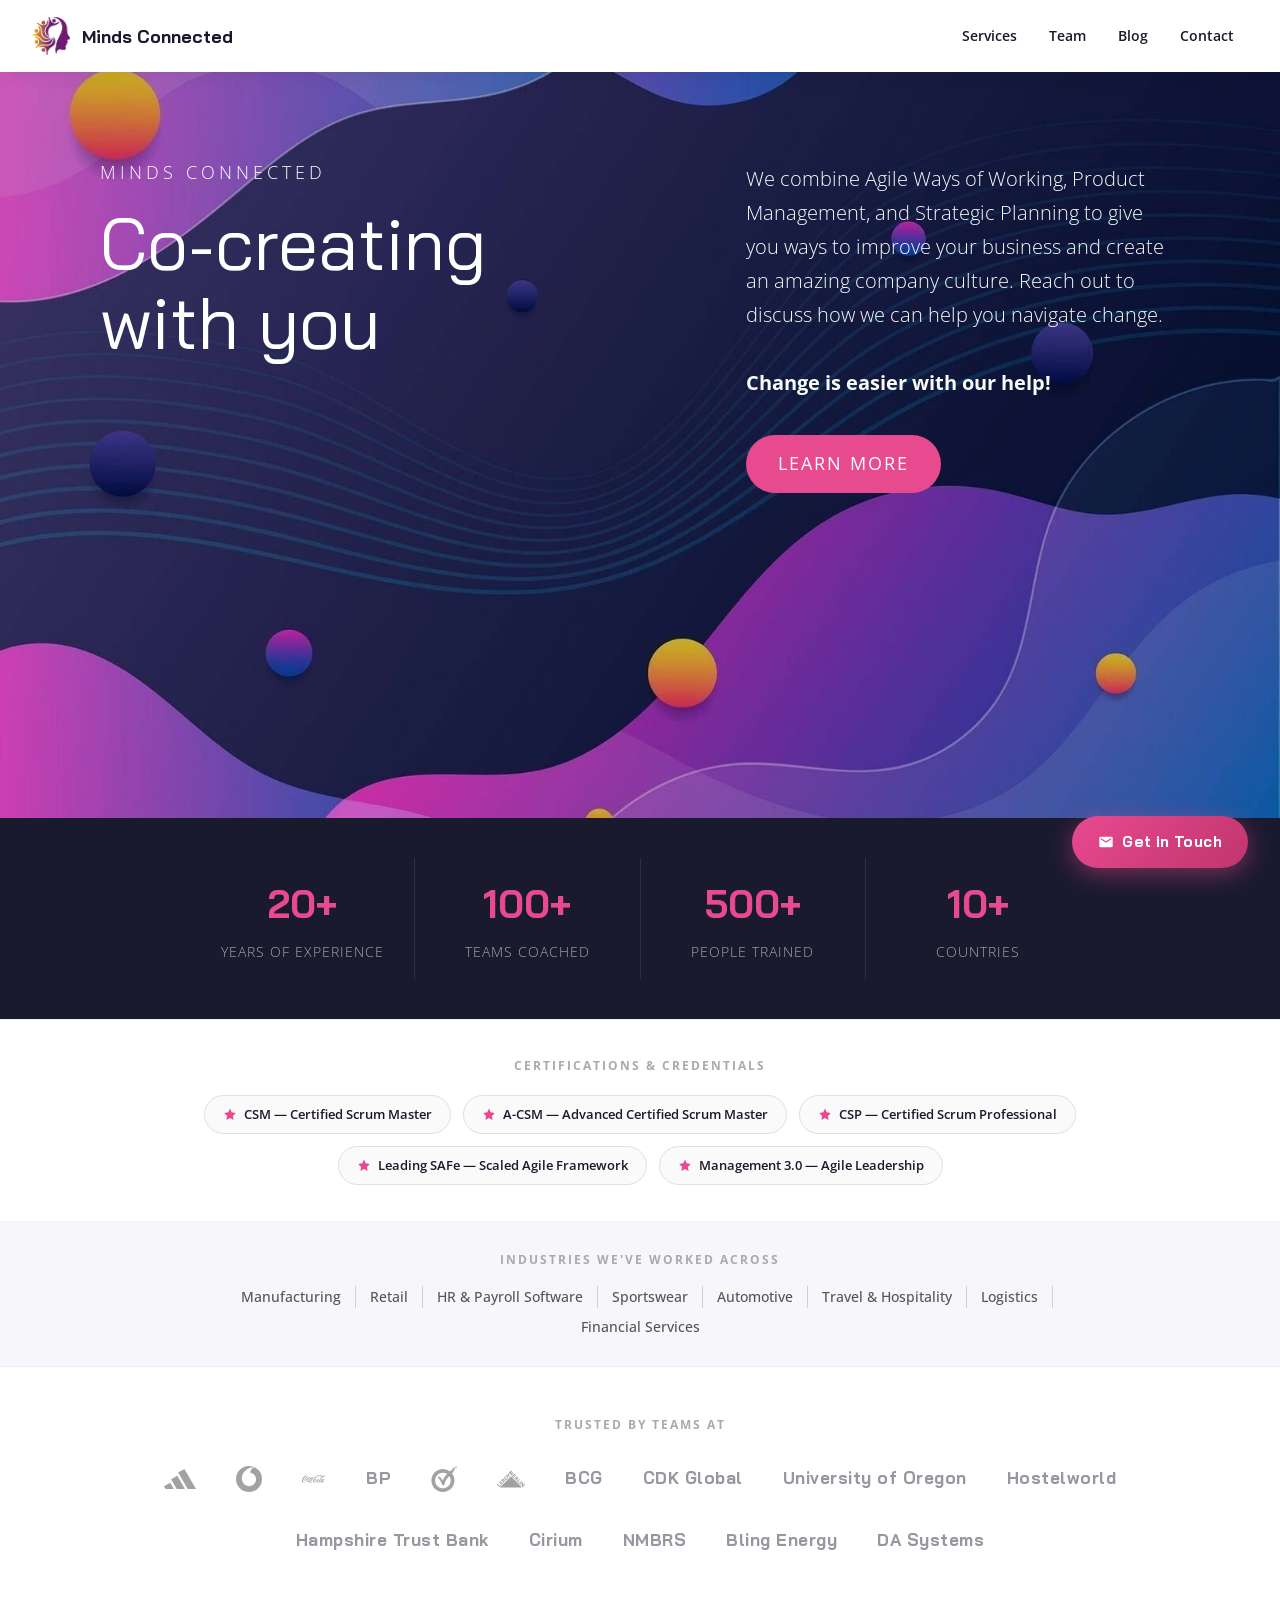
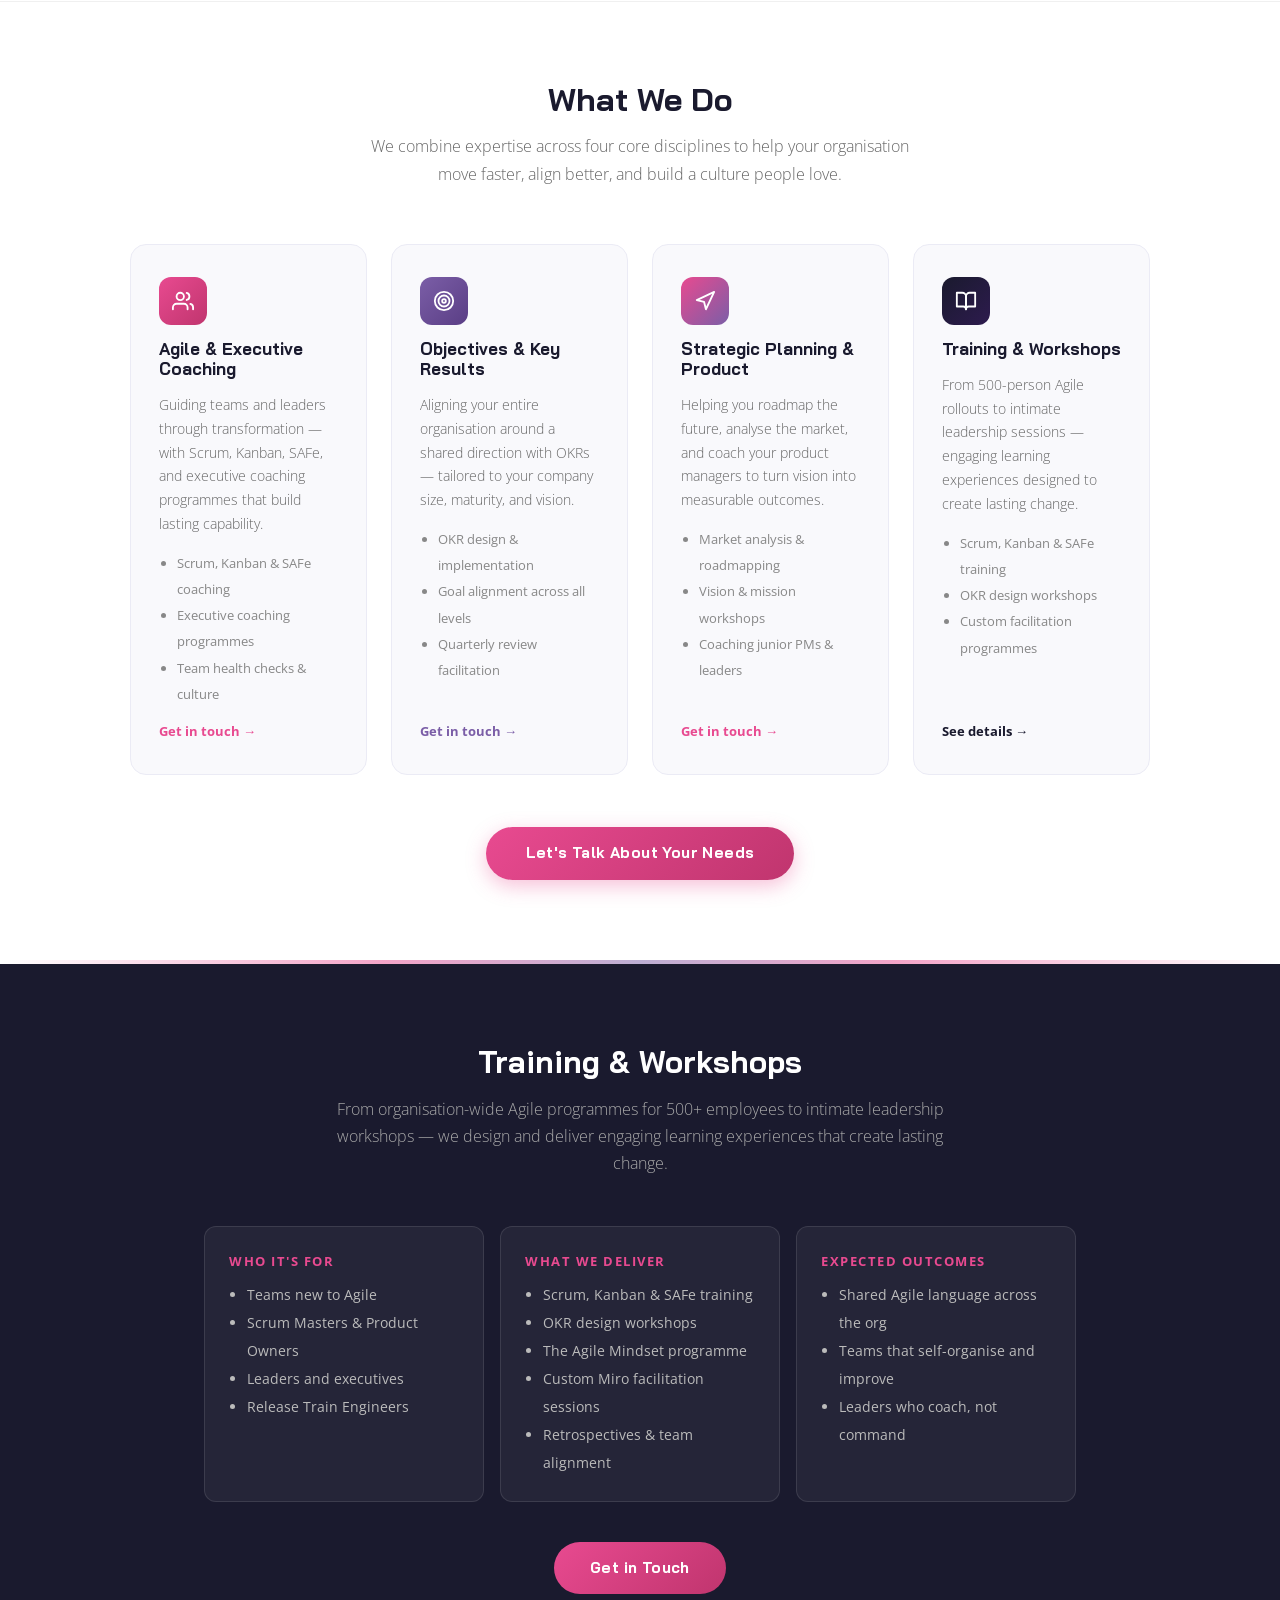
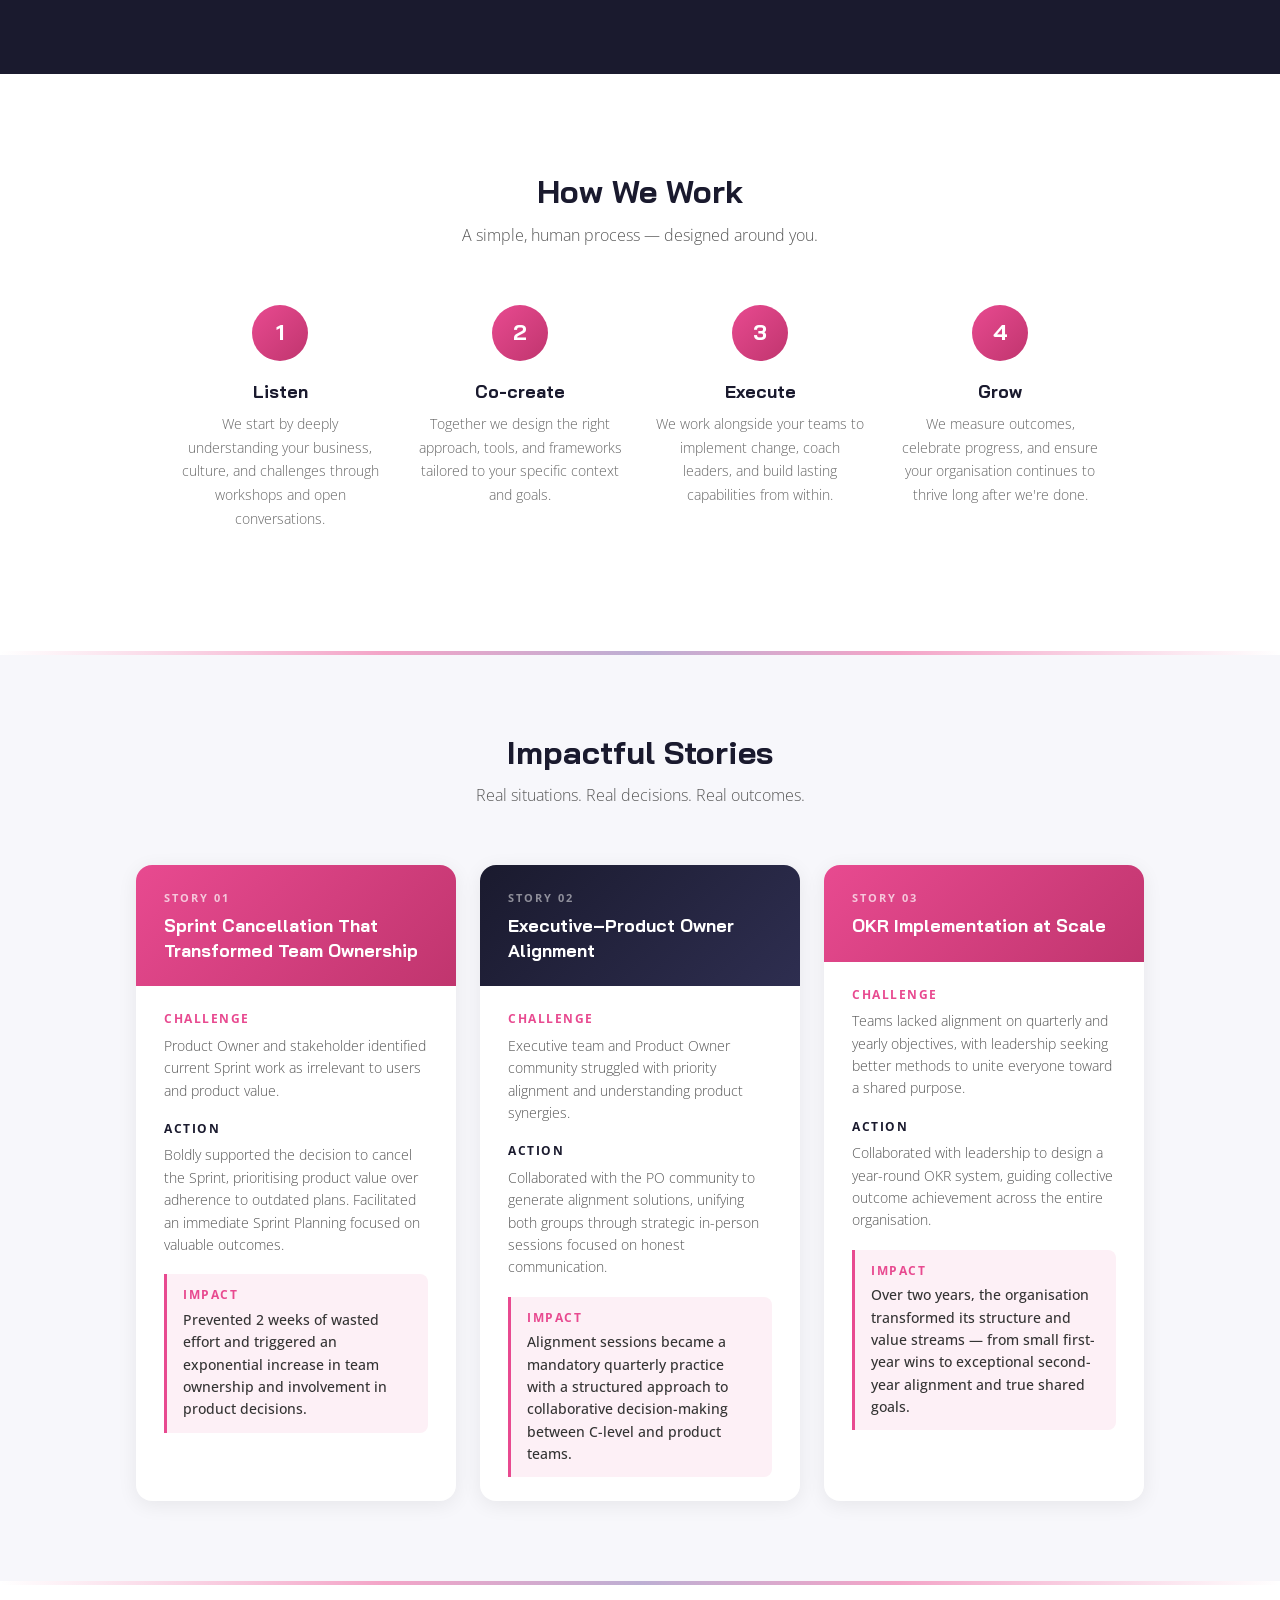
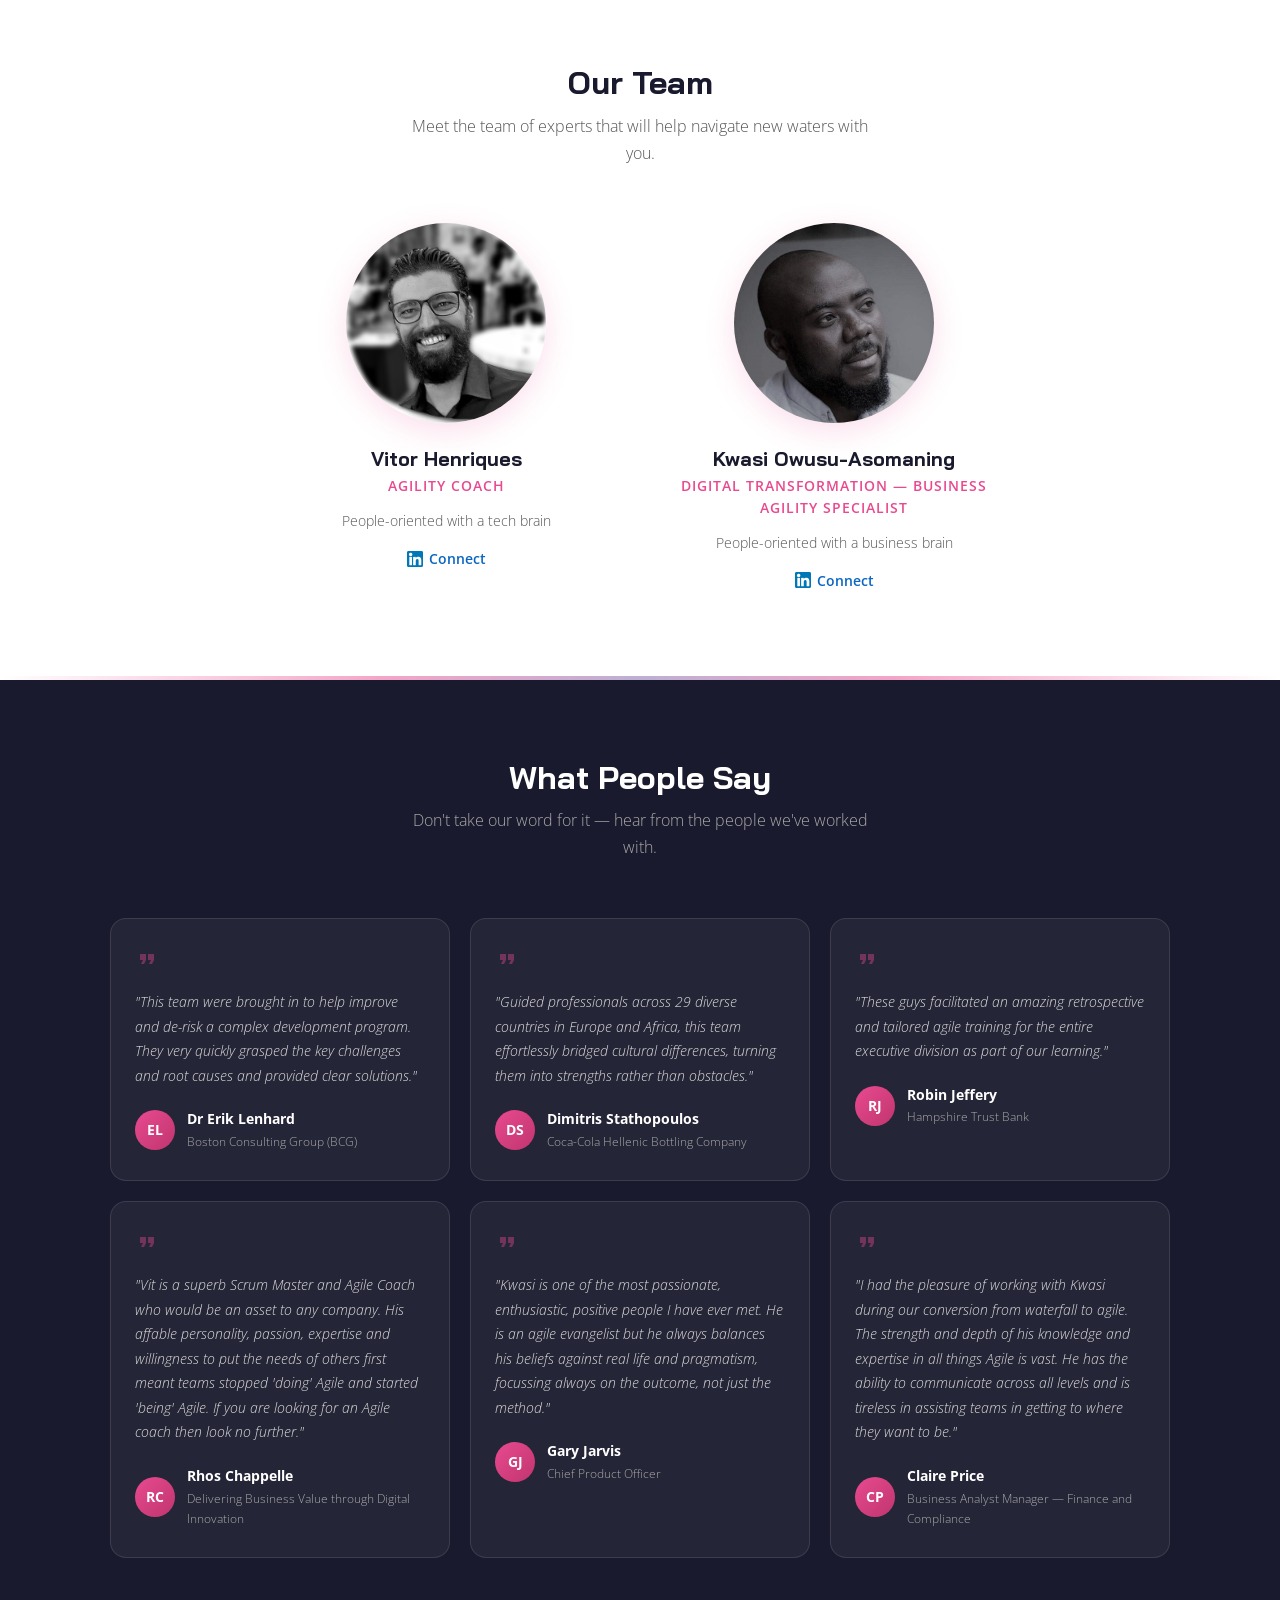
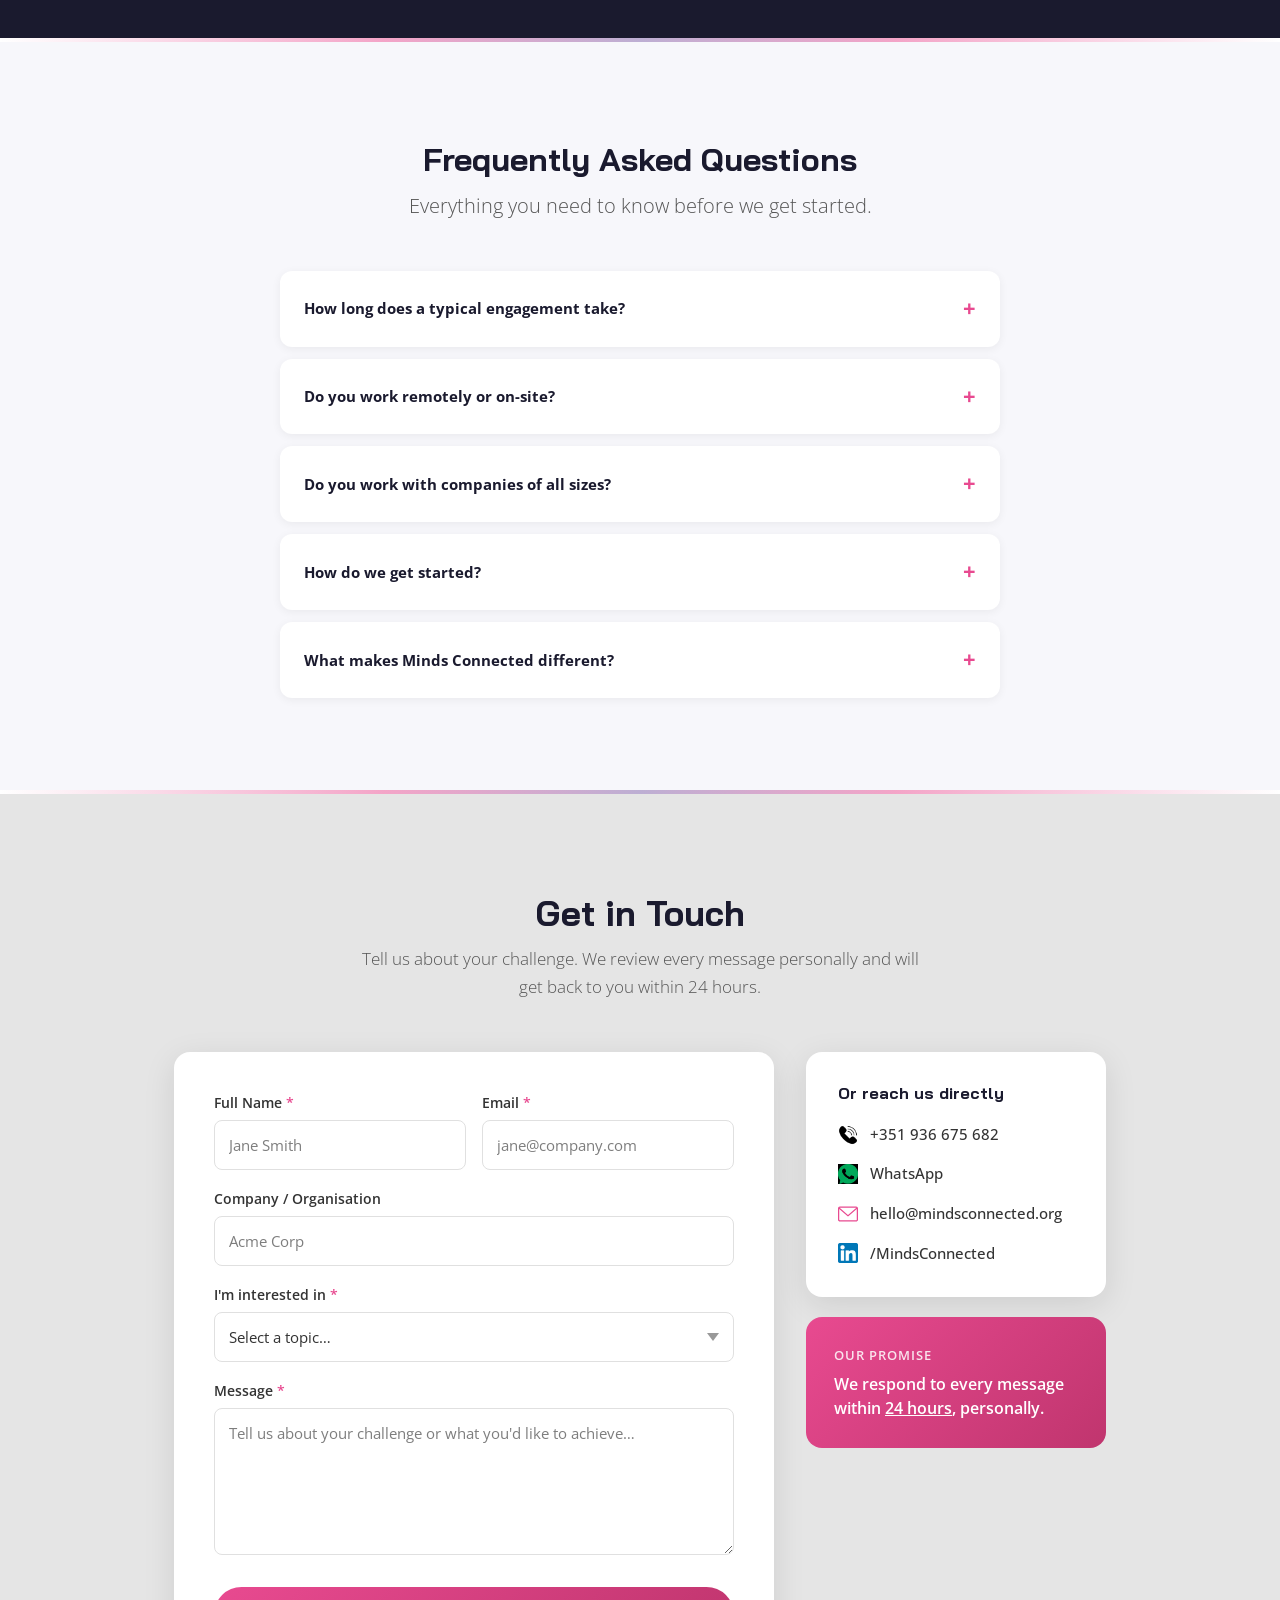
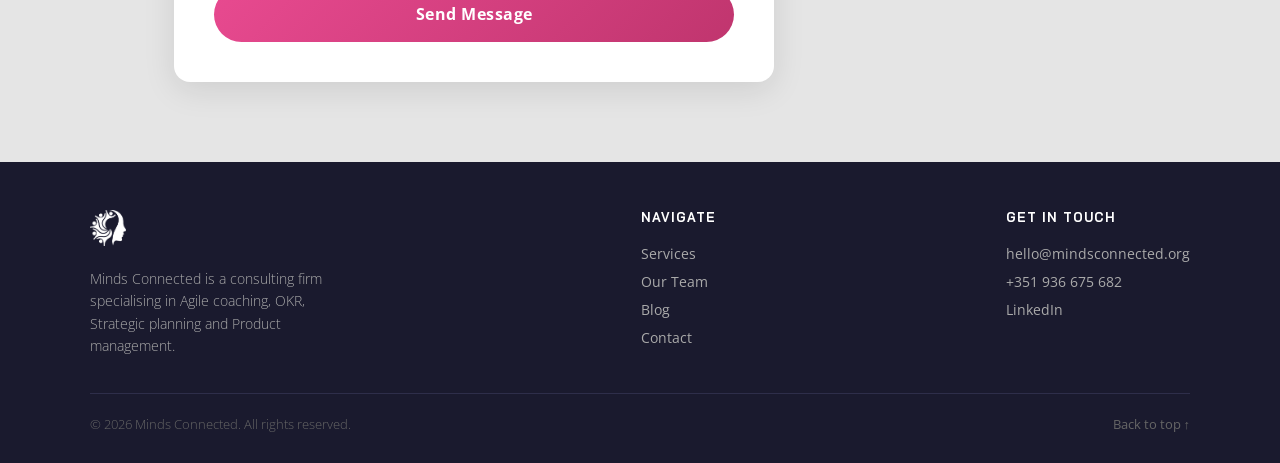
==== commit 882cd769: "Remove Strategy/Communication/Collaboration/Results/As One section Co-Authored-By: Claude Opus 4.6 <" ====
--- a/index.html
+++ b/index.html
@@ -158,7 +158,7 @@
                       Management, and Strategic Planning to give you ways to improve your business and create an amazing company culture. Reach out to discuss how we can help you navigate change.<br>
                       <br><b>Change is easier with our help!</b>
                     </p>
-                    <a href="#contact"
+                    <a href="#services"
                       class="u-border-none u-btn u-btn-round u-button-style u-color-scheme-summer-time u-color-style-multicolor-1 u-palette-1-base u-radius-50 u-btn-2">Learn
                       more</a>
                   </div>
@@ -426,199 +426,6 @@
           <div style="width: 56px; height: 56px; border-radius: 50%; background: linear-gradient(135deg, #e84a90, #c0356e); color: #fff; font-family: 'Bai Jamjuree', sans-serif; font-size: 1.4rem; font-weight: 700; display: flex; align-items: center; justify-content: center; margin: 0 auto 20px;">4</div>
           <h4 style="font-family: 'Bai Jamjuree', sans-serif; font-size: 1.1rem; font-weight: 700; color: #1a1a2e; margin: 0 0 10px;">Grow</h4>
           <p style="color: #666; font-size: 0.875rem; line-height: 1.7; margin: 0;">We measure outcomes, celebrate progress, and ensure your organisation continues to thrive long after we're done.</p>
-        </div>
-      </div>
-    </div>
-  </section>
-
-  <div class="mc-sep"></div>
-
-  <section class="u-align-center u-clearfix u-gradient u-section-5" id="testimonials">
-    <div class="u-clearfix u-sheet u-valign-middle-md u-valign-middle-sm u-valign-middle-xs u-sheet-1">
-      <div class="u-clearfix u-expanded-width u-gutter-18 u-layout-wrap u-layout-wrap-1">
-        <div class="u-gutter-0 u-layout">
-          <div class="u-layout-row">
-            <div class="u-size-12 u-size-30-md">
-              <div class="u-layout-col">
-                <div
-                  class="u-container-style u-hidden-md u-hidden-sm u-hidden-xs u-layout-cell u-size-20 u-layout-cell-1">
-                  <div class="u-container-layout u-container-layout-1"></div>
-                </div>
-                <div
-                  class="u-align-center u-container-style u-layout-cell u-radius-9 u-shape-round u-size-40 u-white u-layout-cell-2">
-                  <div class="u-container-layout u-valign-top u-container-layout-2"><span
-                      class="u-icon u-icon-circle u-palette-1-light-3 u-spacing-18 u-text-palette-1-base u-icon-1"><svg
-                        class="u-svg-link" preserveAspectRatio="xMidYMin slice" viewBox="0 0 512.006 512.006" style="">
-                        <use xlink:href="#svg-dea2"></use>
-                      </svg><svg class="u-svg-content" viewBox="0 0 512.006 512.006" id="svg-dea2">
-                        <g>
-                          <path
-                            d="m510.023 387.106c-5.507-15.121-20.975-23.906-36.782-20.882l-99.594 19.037c1.503-3.762 2.33-7.857 2.33-12.128 0-9.021-3.788-17.721-10.393-23.866-6.605-6.146-15.562-9.296-24.554-8.648l-29.207 2.108c-12.698.914-25.166-2.081-36.058-8.665l-34.533-20.873c-23.356-14.118-51.877-15.263-76.292-3.059l-45.747 22.868v-12.959c0-11.28-9.177-20.458-20.457-20.458h-78.278c-11.28 0-20.458 9.178-20.458 20.458v39.608c0 4.143 3.357 7.5 7.5 7.5s7.5-3.357 7.5-7.5v-39.608c0-3.01 2.448-5.458 5.458-5.458h78.279c3.009 0 5.457 2.448 5.457 5.458v171.502c0 3.01-2.448 5.458-5.457 5.458h-78.279c-3.01 0-5.458-2.448-5.458-5.458v-101.907c0-4.143-3.357-7.5-7.5-7.5s-7.5 3.357-7.5 7.5v101.907c0 11.28 9.178 20.458 20.458 20.458h78.279c11.28 0 20.457-9.178 20.457-20.458v-7.478l22.411 9.141c26.458 10.791 54.497 16.206 82.571 16.206 24.475 0 48.978-4.115 72.479-12.372l91.237-32.052c3.908-1.373 5.964-5.654 4.591-9.562-1.373-3.906-5.655-5.962-9.562-4.59l-91.237 32.052c-46.999 16.511-98.288 15.243-144.415-3.57l-28.076-11.452v-118.096l52.454-26.22c19.784-9.891 42.896-8.963 61.825 2.479l34.533 20.873c13.562 8.197 29.084 11.926 44.897 10.788l29.207-2.108c4.93-.352 9.638 1.303 13.256 4.669 3.618 3.367 5.61 7.942 5.61 12.885 0 8.575-6.125 15.857-14.567 17.334l-.104.02-61.873 10.667c-18.429 3.176-37.118 3.176-55.545-.005l-24.026-4.146c-4.091-.703-7.962 2.034-8.666 6.115-.704 4.082 2.033 7.962 6.115 8.666l24.026 4.146c20.117 3.473 40.52 3.474 60.645.005.117-.02 61.898-10.674 62.036-10.698.011-.002.022-.003.032-.005l127.007-24.277c8.536-1.622 16.896 3.112 19.872 11.282 3.361 9.23-1.454 19.406-10.722 22.661l-73.642 25.871c-3.907 1.373-5.963 5.654-4.59 9.562 1.376 3.915 5.664 5.96 9.562 4.59l73.641-25.871c17.155-6.022 26.07-24.863 19.847-41.945z">
-                          </path>
-                          <path
-                            d="m79.134 460.818v-18.942c0-4.143-3.357-7.5-7.5-7.5s-7.5 3.357-7.5 7.5v18.942c0 4.143 3.357 7.5 7.5 7.5s7.5-3.357 7.5-7.5z">
-                          </path>
-                          <path
-                            d="m308.919 47.267c4.143 0 7.5-3.357 7.5-7.5v-32.259c0-4.143-3.357-7.5-7.5-7.5s-7.5 3.357-7.5 7.5v32.26c0 4.142 3.357 7.499 7.5 7.499z">
-                          </path>
-                          <path
-                            d="m401.884 81.381 22.811-22.811c2.929-2.93 2.929-7.678 0-10.607-2.93-2.928-7.678-2.928-10.607 0l-22.811 22.811c-2.929 2.93-2.929 7.678 0 10.607 2.93 2.928 7.677 2.927 10.607 0z">
-                          </path>
-                          <path
-                            d="m215.954 81.382c2.931 2.929 7.678 2.928 10.607 0 2.929-2.93 2.929-7.678 0-10.607l-22.811-22.812c-2.93-2.928-7.678-2.928-10.607 0-2.929 2.93-2.929 7.678 0 10.607z">
-                          </path>
-                          <path
-                            d="m152.688 171.239h32.26c4.143 0 7.5-3.357 7.5-7.5s-3.357-7.5-7.5-7.5h-32.26c-4.143 0-7.5 3.357-7.5 7.5s3.357 7.5 7.5 7.5z">
-                          </path>
-                          <path
-                            d="m432.891 171.239h32.259c4.143 0 7.5-3.357 7.5-7.5s-3.357-7.5-7.5-7.5h-32.259c-4.143 0-7.5 3.357-7.5 7.5s3.357 7.5 7.5 7.5z">
-                          </path>
-                          <path
-                            d="m258.105 244.183c1.461.981 2.333 2.593 2.333 4.31v37.541c0 18.578 15.115 33.692 33.693 33.692h29.574c18.578 0 33.692-15.114 33.692-33.692v-37.542c0-1.717.864-3.322 2.312-4.295 25.297-16.994 40.4-45.309 40.4-75.741 0-49.837-39.985-90.507-89.935-91.184-17.205-.243-34.039 4.419-48.747 13.453-3.53 2.168-4.634 6.786-2.466 10.316 2.169 3.529 6.788 4.633 10.315 2.465 12.285-7.545 26.37-11.391 40.694-11.236 41.095.556 75.138 33.964 75.138 76.186 0 25.428-12.622 49.087-33.765 63.29-5.604 3.763-8.948 10.023-8.948 16.746v4.658h-25.979v-45.351c10.253-3.201 17.717-12.784 17.717-24.079 0-4.143-3.357-7.5-7.5-7.5s-7.5 3.357-7.5 7.5c0 5.634-4.583 10.218-10.217 10.218s-10.218-4.584-10.218-10.218c0-4.143-3.357-7.5-7.5-7.5s-7.5 3.357-7.5 7.5c0 11.295 7.464 20.878 17.718 24.079v45.351h-25.98v-4.657c0-6.721-3.352-12.985-8.965-16.759-21.578-14.504-34.189-38.671-33.735-64.646.289-16.552 5.862-32.235 16.117-45.354 2.551-3.264 1.973-7.978-1.29-10.528-3.266-2.55-7.977-1.973-10.528 1.29-12.277 15.708-18.95 34.495-19.297 54.331-.541 31.083 14.549 60.002 40.367 77.356zm84.293 23.967v17.884c0 10.307-8.386 18.692-18.692 18.692h-29.574c-10.308 0-18.693-8.386-18.693-18.692v-17.884z">
-                          </path>
-                        </g>
-                      </svg></span>
-                    <h5 class="u-text u-text-palette-1-base u-text-1">Strategy</h5>
-                    <p class="u-text u-text-palette-5-dark-2 u-text-2">We help you define your Strategies and your main
-                      Objectives <b>(OKR, Agile Transformation)</b></p>
-                  </div>
-                </div>
-              </div>
-            </div>
-            <div class="u-size-12 u-size-30-md">
-              <div class="u-layout-col">
-                <div
-                  class="u-align-center u-container-style u-layout-cell u-radius-10 u-shape-round u-size-40 u-white u-layout-cell-3">
-                  <div class="u-container-layout u-valign-top u-container-layout-3"><span
-                      class="u-icon u-icon-circle u-palette-2-light-3 u-spacing-18 u-text-palette-2-base u-icon-2"><svg
-                        class="u-svg-link" preserveAspectRatio="xMidYMin slice" viewBox="0 0 57 57" style="">
-                        <use xlink:href="#svg-b99c"></use>
-                      </svg><svg class="u-svg-content" viewBox="0 0 57 57" x="0px" y="0px" id="svg-b99c"
-                        style="enable-background:new 0 0 57 57;">
-                        <path
-                          d="M52,3c-2.757,0-5,2.243-5,5v2.268L7.964,22.645C7.781,20.607,6.084,19,4,19c-2.206,0-4,1.794-4,4v11c0,2.206,1.794,4,4,4  c2.084,0,3.781-1.607,3.964-3.645l3.368,1.068c-0.506,0.455-0.913,1.03-1.138,1.722c-0.328,1.014-0.241,2.097,0.246,3.051  c0.486,0.954,1.313,1.66,2.326,1.987l14.27,4.623c0.403,0.131,0.818,0.195,1.23,0.195c0.625,0,1.246-0.148,1.819-0.441  c0.954-0.486,1.66-1.313,1.988-2.326c0.235-0.727,0.249-1.489,0.063-2.214L47,46.732V49c0,2.757,2.243,5,5,5s5-2.243,5-5V8  C57,5.243,54.757,3,52,3z M30.172,43.616c-0.164,0.506-0.518,0.919-0.995,1.162c-0.477,0.244-1.019,0.287-1.523,0.125L13.383,40.28  c-0.505-0.164-0.918-0.517-1.161-0.995c-0.244-0.478-0.289-1.019-0.125-1.523c0.274-0.846,1.061-1.384,1.905-1.384  c0.203,0,0.41,0.031,0.613,0.097l14.271,4.623C29.935,41.438,30.512,42.567,30.172,43.616z M6,34c0,1.103-0.897,2-2,2s-2-0.897-2-2  V23c0-1.103,0.897-2,2-2s2,0.897,2,2v0.268v10.465V34z M8,32.268v-7.535l39-12.366v32.268L8,32.268z M55,49c0,1.654-1.346,3-3,3  s-3-1.346-3-3v-1.634V9.634V8c0-1.654,1.346-3,3-3s3,1.346,3,3V49z">
-                        </path>
-                      </svg></span>
-                    <h5 class="u-text u-text-palette-2-base u-text-3">Communication</h5>
-                    <p class="u-text u-text-palette-5-dark-2 u-text-4">We help you communicate your strategy across the
-                      company in meaningful and actionable ways <b>(Roadmapping, Presentation)</b></p>
-                  </div>
-                </div>
-                <div
-                  class="u-container-style u-hidden-md u-hidden-sm u-hidden-xs u-layout-cell u-size-20 u-layout-cell-4">
-                  <div class="u-container-layout u-container-layout-4"></div>
-                </div>
-              </div>
-            </div>
-            <div class="u-size-12 u-size-30-md">
-              <div class="u-layout-col">
-                <div
-                  class="u-container-style u-hidden-md u-hidden-sm u-hidden-xs u-layout-cell u-size-20 u-layout-cell-5">
-                  <div class="u-container-layout u-container-layout-5"></div>
-                </div>
-                <div
-                  class="u-align-center u-container-style u-layout-cell u-radius-10 u-shape-round u-size-40 u-white u-layout-cell-6">
-                  <div class="u-container-layout u-valign-top u-container-layout-6"><span
-                      class="u-icon u-icon-circle u-palette-1-light-3 u-spacing-18 u-text-palette-1-base u-icon-3"><svg
-                        class="u-svg-link" preserveAspectRatio="xMidYMin slice" viewBox="0 0 59.986 59.986" style="">
-                        <use xlink:href="#svg-d14b"></use>
-                      </svg><svg class="u-svg-content" viewBox="0 0 59.986 59.986" x="0px" y="0px" id="svg-d14b"
-                        style="enable-background:new 0 0 59.986 59.986;">
-                        <path
-                          d="M59.972,20.164c0.007-0.041,0.011-0.081,0.013-0.123c0.002-0.049,0.001-0.096-0.003-0.145  c-0.004-0.042-0.01-0.082-0.02-0.123c-0.011-0.048-0.026-0.094-0.044-0.14c-0.009-0.024-0.011-0.049-0.022-0.072  c-0.008-0.017-0.022-0.03-0.031-0.047c-0.009-0.017-0.013-0.035-0.023-0.052l-10-16c-0.046-0.073-0.1-0.139-0.161-0.197  c-0.001-0.001-0.002-0.001-0.003-0.002c-0.086-0.081-0.188-0.139-0.297-0.185c-0.014-0.006-0.023-0.018-0.038-0.024  c-0.011-0.004-0.023-0.002-0.034-0.005c-0.101-0.034-0.205-0.057-0.314-0.057h-38c-0.108,0-0.211,0.023-0.31,0.056  c-0.011,0.003-0.022,0.001-0.032,0.005c-0.015,0.005-0.024,0.017-0.038,0.023c-0.104,0.043-0.202,0.099-0.287,0.175  c-0.005,0.005-0.012,0.008-0.017,0.012c-0.062,0.058-0.117,0.125-0.163,0.198l-10,16c-0.01,0.016-0.014,0.035-0.023,0.052  c-0.009,0.017-0.023,0.03-0.031,0.047c-0.011,0.023-0.013,0.048-0.023,0.072c-0.018,0.046-0.033,0.092-0.044,0.14  c-0.009,0.041-0.016,0.082-0.02,0.124C0,19.945-0.001,19.993,0.001,20.041c0.002,0.042,0.006,0.082,0.013,0.123  c0.008,0.048,0.021,0.095,0.037,0.142c0.013,0.039,0.027,0.077,0.045,0.115c0.009,0.018,0.012,0.038,0.022,0.056  c0.016,0.029,0.04,0.051,0.058,0.078c0.014,0.021,0.022,0.044,0.039,0.064l28.989,35.986c0.002,0.003,0.004,0.005,0.006,0.007  l0.005,0.007c0.003,0.004,0.008,0.005,0.011,0.009c0.082,0.099,0.184,0.174,0.295,0.234c0.03,0.016,0.058,0.03,0.089,0.043  c0.121,0.051,0.249,0.087,0.383,0.087c0.114,0,0.229-0.02,0.343-0.061c0.017-0.006,0.028-0.02,0.045-0.027  c0.051-0.021,0.091-0.055,0.137-0.084c0.076-0.048,0.147-0.098,0.206-0.163c0.014-0.015,0.035-0.022,0.048-0.038l29-36  c0.016-0.02,0.024-0.044,0.039-0.064c0.019-0.027,0.042-0.049,0.058-0.078c0.01-0.018,0.013-0.038,0.022-0.056  c0.018-0.038,0.032-0.075,0.045-0.115C59.95,20.259,59.964,20.213,59.972,20.164z M32.095,4.993h15.459l-4.86,13.045L32.095,4.993z   M40.892,18.993H19.095L29.993,5.58L40.892,18.993z M17.222,18.125L12.423,4.993h15.469L17.222,18.125z M41.593,20.993  L29.818,52.599L18.269,20.993H41.593z M49.221,6.246l7.967,12.748H44.472L49.221,6.246z M10.756,6.259l4.653,12.734H2.798  L10.756,6.259z M16.14,20.993l10.839,29.664L3.083,20.993H16.14z M32.39,51.423l11.337-30.43h13.176L32.39,51.423z">
-                        </path>
-                      </svg></span>
-                    <h5 class="u-text u-text-palette-1-base u-text-5">Collaboration</h5>
-                    <p class="u-text u-text-palette-5-dark-2 u-text-6">We help you execute on your strategy working
-                      together with your teams <b>(Scrum, Kanban, Team Facilitation)</b></p>
-                  </div>
-                </div>
-              </div>
-            </div>
-            <div class="u-size-12 u-size-30-md">
-              <div class="u-layout-col">
-                <div
-                  class="u-align-center u-container-style u-layout-cell u-radius-10 u-shape-round u-size-40 u-white u-layout-cell-7">
-                  <div class="u-container-layout u-valign-top u-container-layout-7"><span
-                      class="u-icon u-icon-circle u-palette-2-light-3 u-spacing-18 u-text-palette-2-base u-icon-4"><svg
-                        class="u-svg-link" preserveAspectRatio="xMidYMin slice" viewBox="0 0 467.528 467.528" style="">
-                        <use xlink:href="#svg-f5f1"></use>
-                      </svg><svg class="u-svg-content" viewBox="0 0 467.528 467.528" x="0px" y="0px" id="svg-f5f1"
-                        style="enable-background:new 0 0 467.528 467.528;">
-                        <g>
-                          <g>
-                            <path
-                              d="M431.095,409.6l-71.6-124c28-30.4,44.8-70.8,44.8-115.2c0-47.2-19.2-89.6-50-120.4s-73.2-50-120.4-50s-89.6,19.2-120.4,50    c-30.8,30.8-50,73.2-50,120.4c0,44.4,16.8,84.8,44.8,115.2l-71.6,124c-1.2,2-1.6,4.8-0.8,7.6c1.6,4.4,6.4,6.4,10.8,4.8l57.2-22.8    l8.8,61.2c0.4,2.4,1.6,4.8,4,6c4,2.4,9.2,0.8,11.6-3.2l72.4-125.2c10.4,2,21.6,3.2,32.4,3.2c11.2,0,22-1.2,32.4-3.2l72.4,125.2    c2.4,4,7.6,5.2,11.6,3.2c2.4-1.2,3.6-3.6,4-6l8.8-61.2l57.2,22.8c4.4,1.6,9.2-0.4,10.8-4.8    C432.695,414.4,432.295,411.6,431.095,409.6z M126.695,433.6l-7.2-47.6c-0.8-4.4-4.8-7.6-9.6-7.2c-0.8,0-1.6,0.4-2.4,0.8    l-44.4,17.6l57.6-99.6c18,16,39.6,28.4,63.6,35.6L126.695,433.6z M233.895,324c-42.4,0-80.8-17.2-108.4-44.8    c-27.6-27.6-44.8-66-44.8-108.4c0-42.4,17.2-80.8,44.8-108.4c27.6-28.4,66-45.6,108.4-45.6c42.4,0,80.8,17.2,108.4,44.8    c27.6,27.6,44.8,66,44.8,108.4c0,42.4-17.2,80.8-44.8,108.4C314.695,306.8,276.295,324,233.895,324z M360.295,379.6    c-0.8-0.4-1.6-0.8-2.4-0.8c-4.4-0.8-8.8,2.4-9.6,7.2l-7.2,47.6l-57.6-100.4c24-7.2,45.6-19.6,63.6-35.6l57.6,99.6L360.295,379.6z">
-                            </path>
-                          </g>
-                        </g>
-                        <g>
-                          <g>
-                            <path
-                              d="M312.295,140.8c-2-2.8-4.4-4.8-7.2-6s-6-2-9.2-1.6h-33.2l-10.4-32.8c-1.6-4.8-5.2-8.8-9.2-11.2c-2.8-1.2-5.6-2-8.8-2    s-6,0.8-8.8,2c-4.4,2.4-7.6,6-9.2,11.2l-10.4,32.8h-33.2c-3.2-0.4-6.4,0.4-9.2,1.6s-5.2,3.2-7.2,6c-3.2,4.4-4,9.2-3.2,14    c0.8,4.8,3.2,9.2,7.6,12.4l28,20l-10.8,32.8c0,0.4,0,0.8-0.4,0.8c-0.8,2.4-0.8,5.2-0.4,8c0.4,2.8,1.6,5.6,3.6,8    c3.2,4.4,7.6,6.8,12.4,7.6s10-0.4,14-3.6l28-20.4l28,20.4c4.4,3.2,9.2,4,14,3.6c4.8-0.8,9.2-3.2,12.4-7.6c2-2.4,2.8-5.2,3.6-8    c0.4-2.8,0.4-5.2-0.4-8c0-0.4,0-0.8-0.4-0.8l-10.8-32.8l28-20c4.4-3.2,6.8-7.6,7.6-12.4    C316.695,150.4,315.495,145.2,312.295,140.8z M298.295,153.6l-0.4,0.4l-32.4,23.6c-2.8,2-4.4,6-3.2,9.2l12.4,38v0.4    c0,0.4,0,0.8,0,1.2c0,0.4,0,0.8-0.4,0.8c-0.4,0.4-0.8,0.8-1.6,0.8c-0.4,0-1.2,0-1.6-0.4l-32.8-24c-1.6-1.2-3.2-1.6-5.2-1.6    c-1.6,0-3.6,0.4-5.2,1.6l-32.8,24c-0.4,0.4-1.2,0.4-1.6,0.4c-0.4,0-1.2-0.4-1.6-0.8c-0.4-0.4-0.4-0.8-0.4-0.8c0-0.4,0-0.8,0-1.2    v-0.4l12.4-38c1.2-3.6,0-7.2-3.2-9.2l-30.8-23.6l-0.4-0.4c-0.4-0.4-0.8-0.8-0.8-1.2c0-0.4,0-1.2,0.4-1.6c0,0,0-0.4,0.4-0.4    c0.4-0.4,0.4-0.4,0.8-0.4c0.4,0,0.8-0.4,1.2-0.4c0.4,0,0.8,0,1.2,0h39.2c3.6,0,6.8-2.4,8-6l12.4-38.4c0-0.4,0.4-1.2,1.2-1.2    c0.4,0,0.8-0.4,0.8-0.4c0.4,0,0.8,0,0.8,0.4c0.4,0.4,0.8,0.8,1.2,1.2l12.4,38.4c1.2,3.2,4.4,6,8,6h39.2c0.4,0,0.8,0,1.2,0    c0.4,0,0.8,0,1.2,0.4c0.4,0,0.4,0.4,0.8,0.4c0,0,0,0.4,0.4,0.4c0.4,0.4,0.4,0.8,0.4,1.6    C299.095,152.8,298.695,153.2,298.295,153.6z">
-                            </path>
-                          </g>
-                        </g>
-                        <g>
-                          <g>
-                            <path
-                              d="M327.895,76.4c-24-24-57.2-38.8-94-38.8s-70,14.8-94,38.8s-38.8,57.2-38.8,94s14.8,70,38.8,94s57.2,38.8,94,38.8    s70-14.8,94-38.8s38.8-57.2,38.8-94C366.695,133.6,351.895,100.4,327.895,76.4z M316.295,252.4c-21.2,21.2-50.4,34-82.4,34    s-61.2-13.2-82-34c-21.2-21.2-34-50-34-82s13.2-61.2,34-82c20.8-21.2,50-34.4,82-34.4s61.2,13.2,82,34c21.2,21.2,34,50,34,82    S337.095,231.6,316.295,252.4z">
-                            </path>
-                          </g>
-                        </g>
-                      </svg></span>
-                    <h5 class="u-text u-text-palette-2-base u-text-7">Results</h5>
-                    <p class="u-text u-text-palette-5-dark-2 u-text-8">We help you define measurable results and unite
-                      the organization around those <b>(OKR, KPI, Data Centric)</b></p>
-                  </div>
-                </div>
-                <div
-                  class="u-container-style u-hidden-md u-hidden-sm u-hidden-xs u-layout-cell u-size-20 u-layout-cell-8">
-                  <div class="u-container-layout u-container-layout-8"></div>
-                </div>
-              </div>
-            </div>
-            <div class="u-size-12 u-size-60-md">
-              <div class="u-layout-col">
-                <div
-                  class="u-container-style u-hidden-md u-hidden-sm u-hidden-xs u-layout-cell u-size-20 u-layout-cell-9">
-                  <div class="u-container-layout u-container-layout-9"></div>
-                </div>
-                <div
-                  class="u-align-center u-container-style u-layout-cell u-radius-10 u-shape-round u-size-40 u-white u-layout-cell-10">
-                  <div class="u-container-layout u-valign-top u-container-layout-10"><span
-                      class="u-icon u-icon-circle u-palette-1-light-3 u-spacing-18 u-text-palette-1-base u-icon-5"><svg
-                        class="u-svg-link" preserveAspectRatio="xMidYMin slice" viewBox="0 0 60 60" style="">
-                        <use xlink:href="#svg-6037"></use>
-                      </svg><svg class="u-svg-content" viewBox="0 0 60 60" id="svg-6037">
-                        <g id="Page-1" fill="none" fill-rule="evenodd">
-                          <g id="033---Chat" fill="currentColor" transform="translate(-1)">
-                            <path id="Path"
-                              d="m13.638 6.647c-2.4393443 1.49934825-4.49165175 3.5516557-5.991 5.991-.28856878.4710989-.14059889 1.0869312.3305 1.3755s1.08693122.1405989 1.3755-.3305c1.3335206-2.1705229 3.1594771-3.9964794 5.33-5.33.4710989-.28856879.6190688-.9044011.3305-1.37549999-.2885688-.47109888-.9044011-.61906878-1.3755-.33050001z">
-                            </path>
-                            <path id="Path"
-                              d="m31.841 37.5c.1839365.0002495.3643203-.0506457.521-.147 2.4393443-1.4993483 4.4916517-3.5516557 5.991-5.991.1866713-.3047475.1965818-.6859338.0259983-.9999697-.1705835-.3140358-.4957453-.5132117-.853-.5225-.3572548-.0092883-.692327.1727222-.8789983.4774697-1.3335206 2.1705229-3.1594771 3.9964794-5.33 5.33-.3823682.2339511-.5623359.6937694-.4403577 1.125116s.516097.7288221.9643577.727884z">
-                            </path>
-                            <path id="Path"
-                              d="m48.362 22.647c-.4710989-.2885688-1.0869312-.1405989-1.3755.3305s-.1405989 1.0869312.3305 1.3755c2.1705229 1.3335206 3.9964794 3.1594771 5.33 5.33.2885688.4710989.9044011.6190688 1.3755.3305s.6190688-.9044011.3305-1.3755c-1.4993483-2.4393443-3.5516557-4.4916517-5.991-5.991z">
-                            </path>
-                            <path id="Path"
-                              d="m30.683 51.647c-2.1705229-1.3335206-3.9964794-3.1594771-5.33-5.33-.1866713-.3047475-.5217435-.486758-.8789983-.4774697-.3572547.0092883-.6824165.2084642-.853.5225-.1705835.3140359-.160673.6952222.0259983.9999697 1.4993483 2.4393443 3.5516557 4.4916517 5.991 5.991.4710989.2885688 1.0869312.1405989 1.3755-.3305s.1405989-1.0869312-.3305-1.3755z">
-                            </path>
-                            <path id="Shape"
-                              d="m44.34 16.676c-2.6027567-10.38858936-12.3082114-17.39356363-22.9878179-16.59160521-10.6796065.80195843-19.23007598 9.17781581-20.2521821 19.83860521-.4810795 4.9327877.73257969 9.8823023 3.441 14.033l-2.6 6.506c-.29737463.7429234-.12328467 1.5915896.44256287 2.1574371.56584755.5658476 1.4145137.7399375 2.15743713.4425629l6.5-2.6c2.0366948 1.3223408 4.2798616 2.2953824 6.637 2.879 2.3175983 9.0888403 10.1090809 15.732231 19.45 16.584.6313333.052 1.2593333.078 1.884.078 4.2423325.0094204 8.3947941-1.2221359 11.946-3.543l6.5 2.6c.7429234.2973746 1.5915896.1232847 2.1574371-.4425629.5658476-.5658475.7399375-1.4145137.4425629-2.1574371l-2.6-6.5c2.6671998-4.0968899 3.885973-8.9688144 3.462-13.839-.8535221-9.3377764-7.4945036-17.1263099-16.58-19.445zm-33.307 21.786c-.2506736-.0002102-.4990957.0473022-.732.14l-6.501 2.603 2.6-6.505c.23940808-.6026875.17077656-1.2841537-.184-1.827-5.56501263-8.5911118-3.74835285-19.9969869 4.2102713-26.43413446 7.9586242-6.43714754 19.4922629-5.82934999 26.730238 1.40862512 7.2379751 7.23797514 7.8457727 18.77161384 1.4086252 26.73023804-6.4371476 7.9586241-17.8430227 9.7752839-26.4341345 4.2102713-.326638-.2128541-.7081292-.3261201-1.098-.326zm44.754 10.414c-.3537788.5419324-.4234551 1.2215557-.187 1.824l2.6 6.5-6.5-2.6c-.6022548-.2376864-1.2823116-.1691217-1.825.184-3.7255779 2.4238978-8.1549956 3.5316922-12.583 3.147-8.1444833-.7421955-15.0326633-6.3332609-17.434-14.151 1.0341842.1467923 2.07745.2203088 3.122.22.6953333 0 1.3953333-.0333333 2.1-.1 10.4579277-.9724186 18.7618431-9.2163916 19.81-19.667.1752024-1.7915156.1328947-3.5976528-.126-5.379 7.8266112 2.3952562 13.4267052 9.2868891 14.17 17.438.3859307 4.4284177-.7219543 8.8585497-3.147 12.584z"
-                              fill-rule="nonzero"></path>
-                          </g>
-                        </g>
-                      </svg></span>
-                    <h5 class="u-text u-text-palette-1-base u-text-9">As One</h5>
-                    <p class="u-text u-text-palette-5-dark-2 u-text-10">We are present as one and help you through your
-                      journey to achieve success <b>(Access to 100% of our resources)</b></p>
-                  </div>
-                </div>
-              </div>
-            </div>
-          </div>
         </div>
       </div>
     </div>
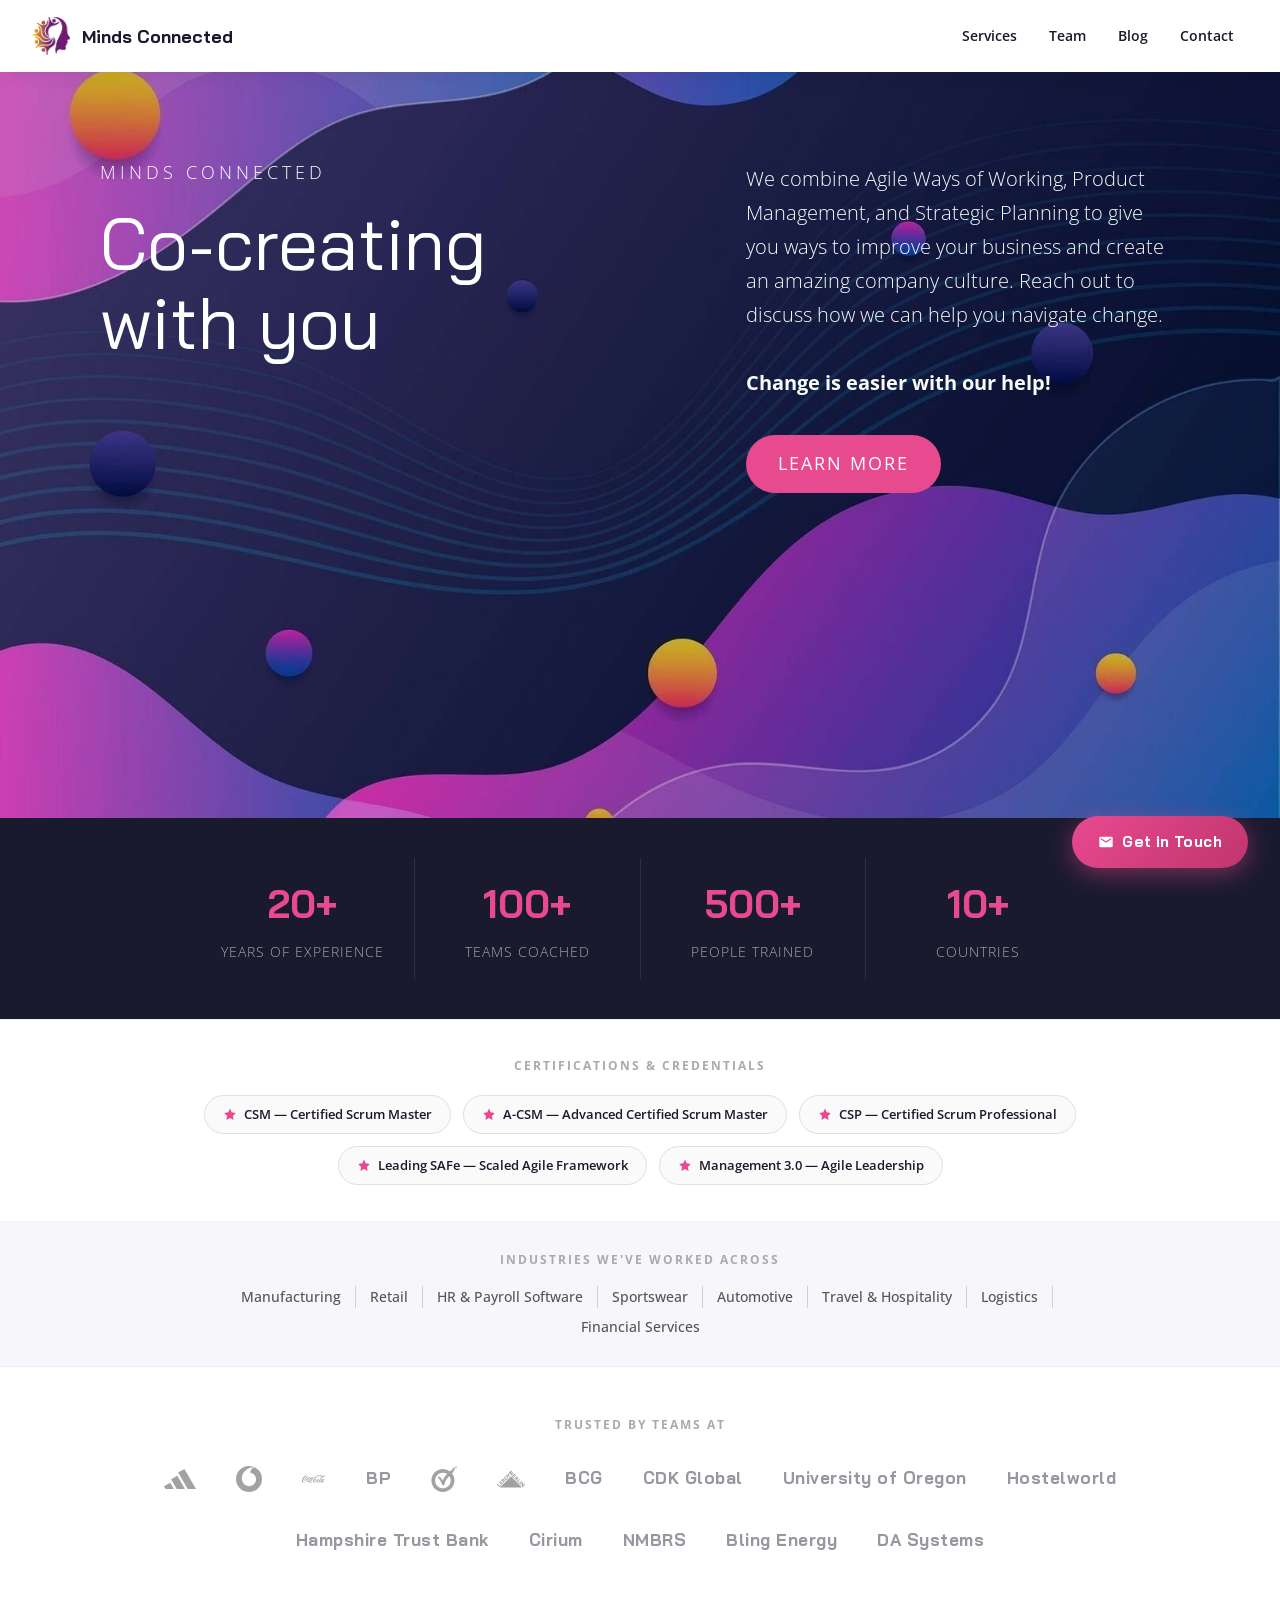
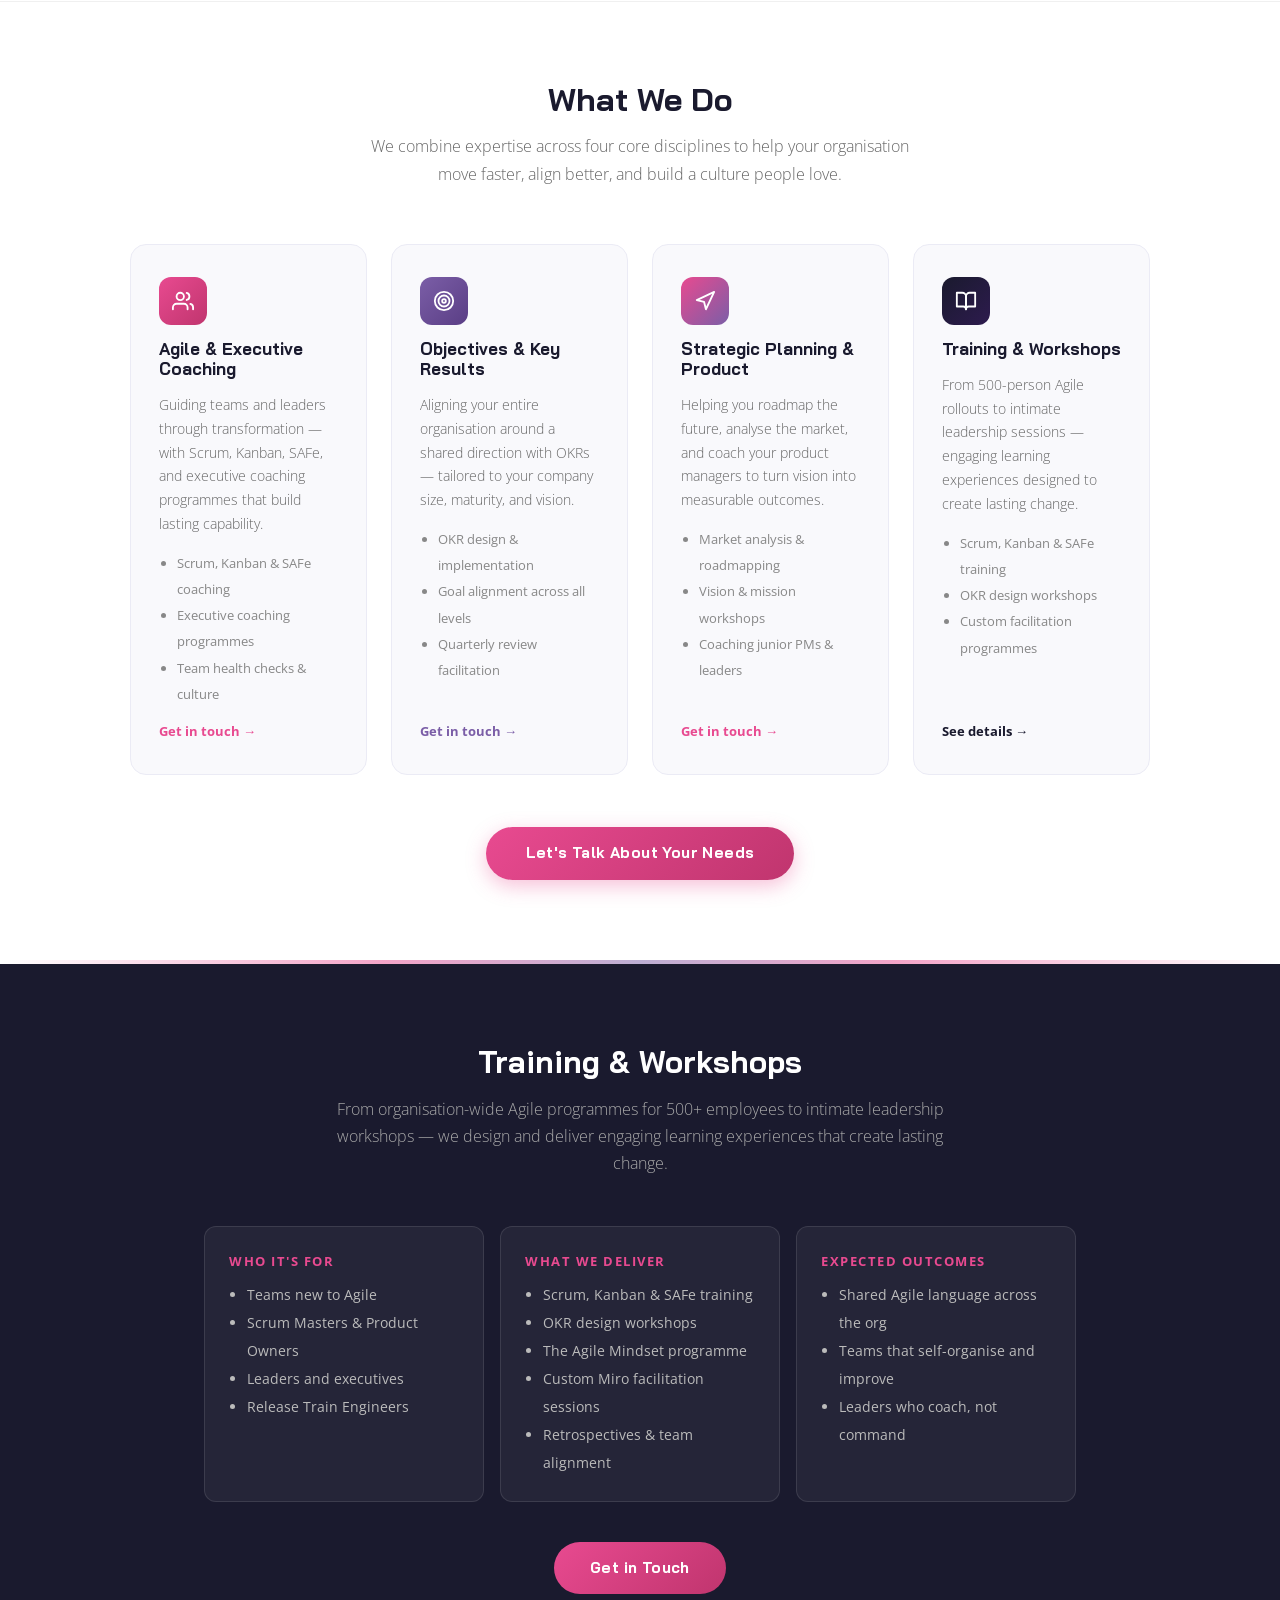
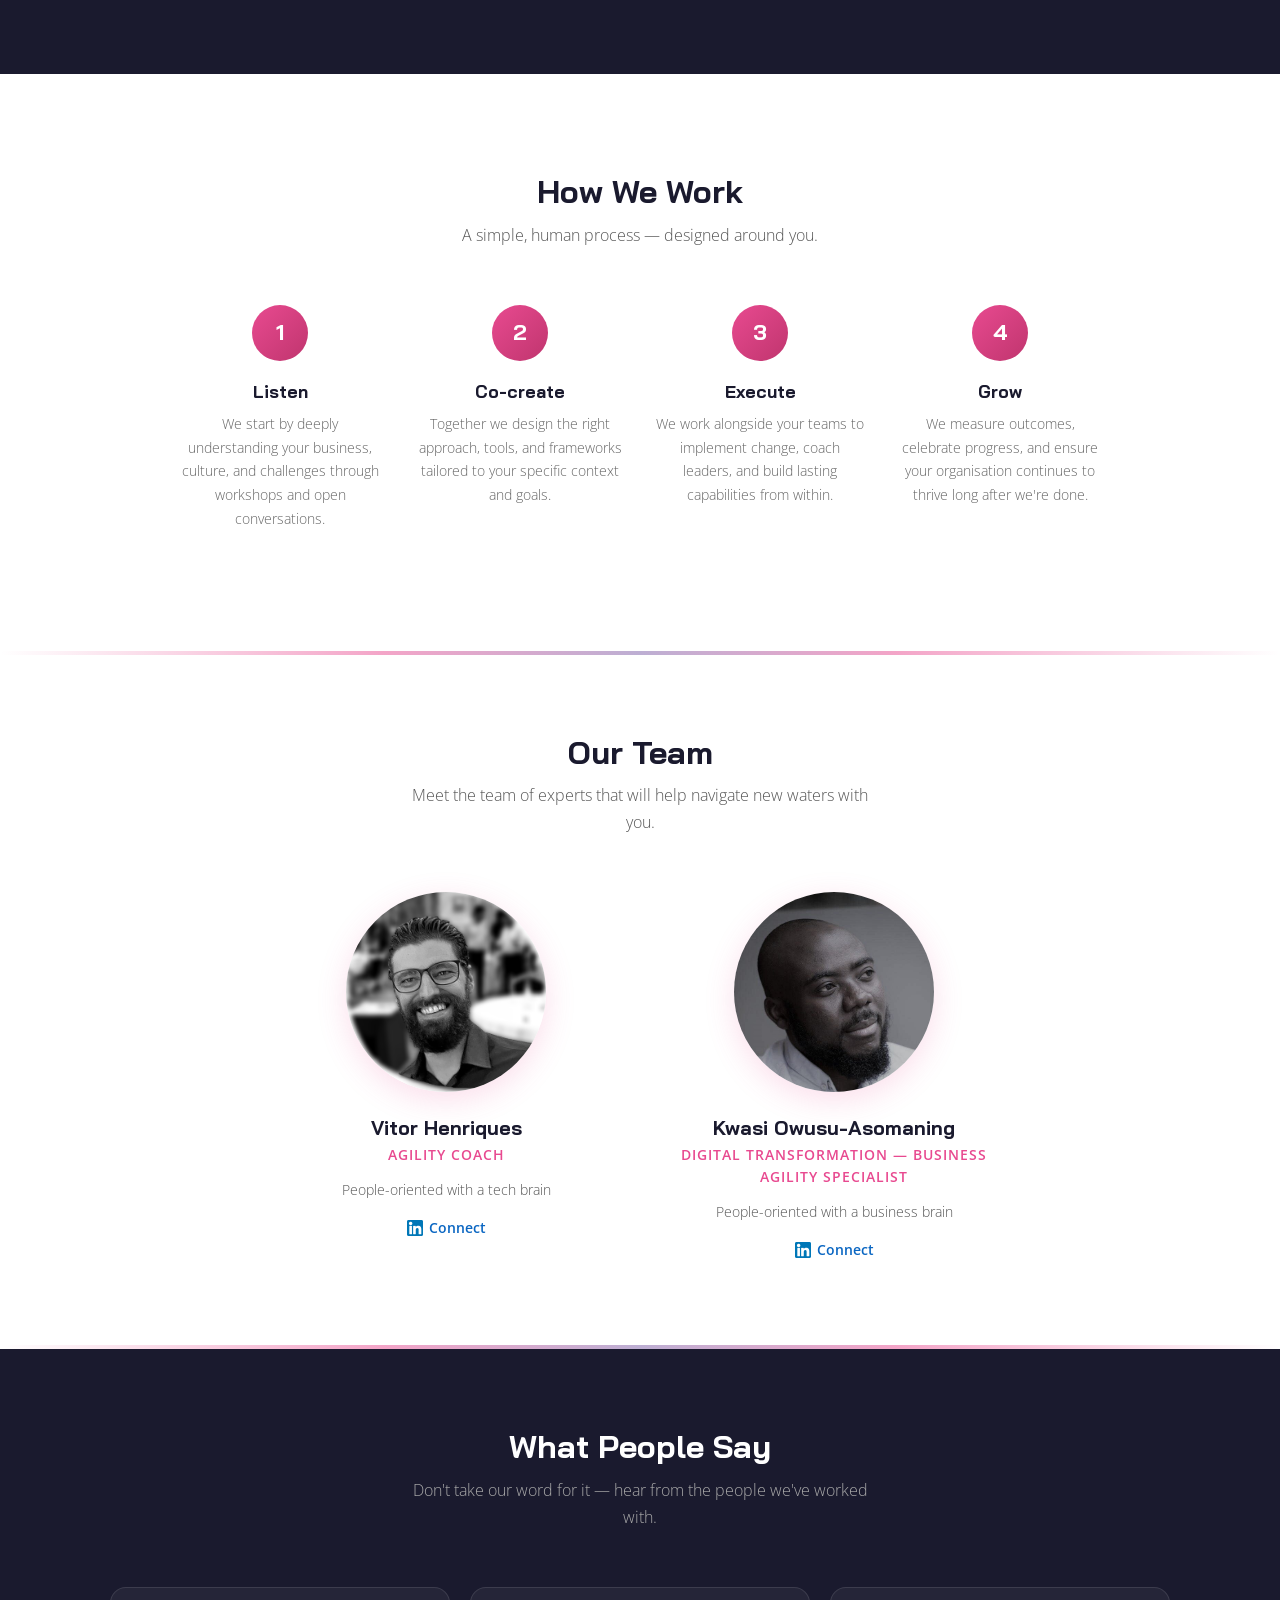
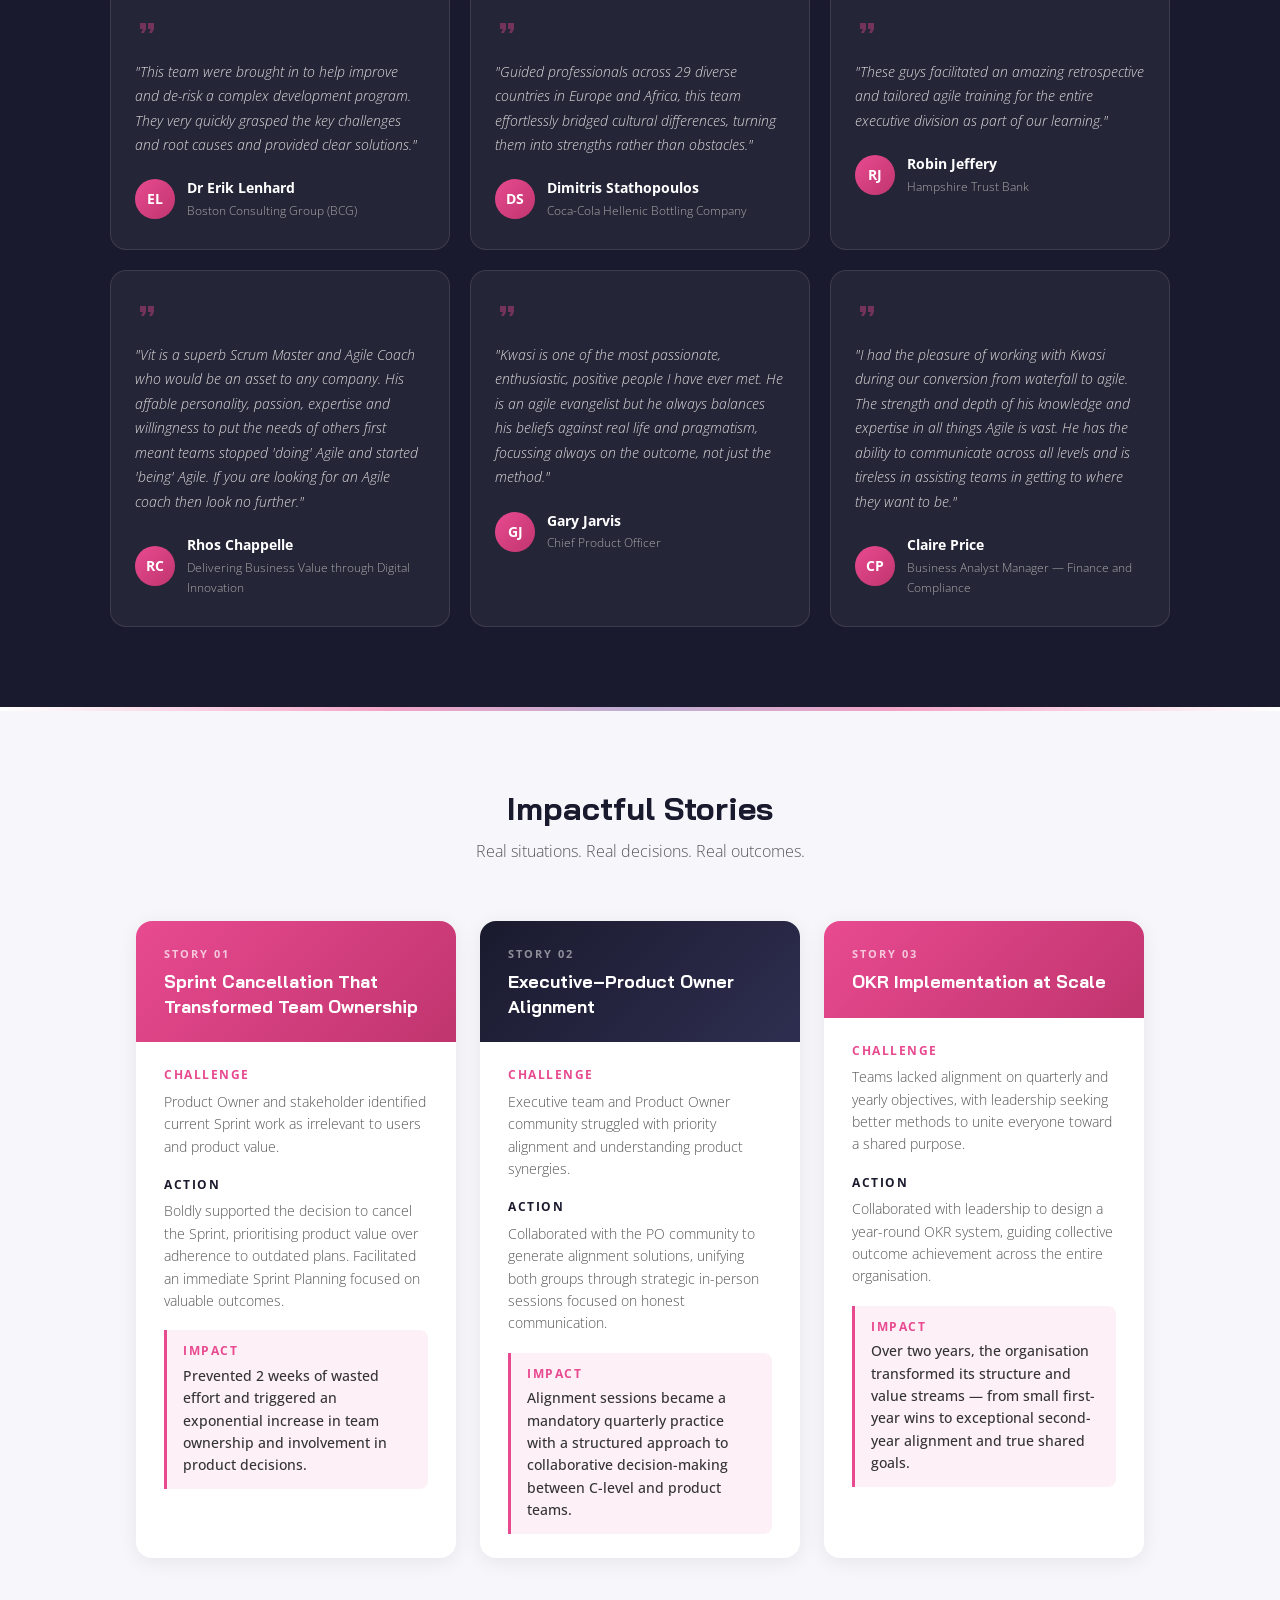
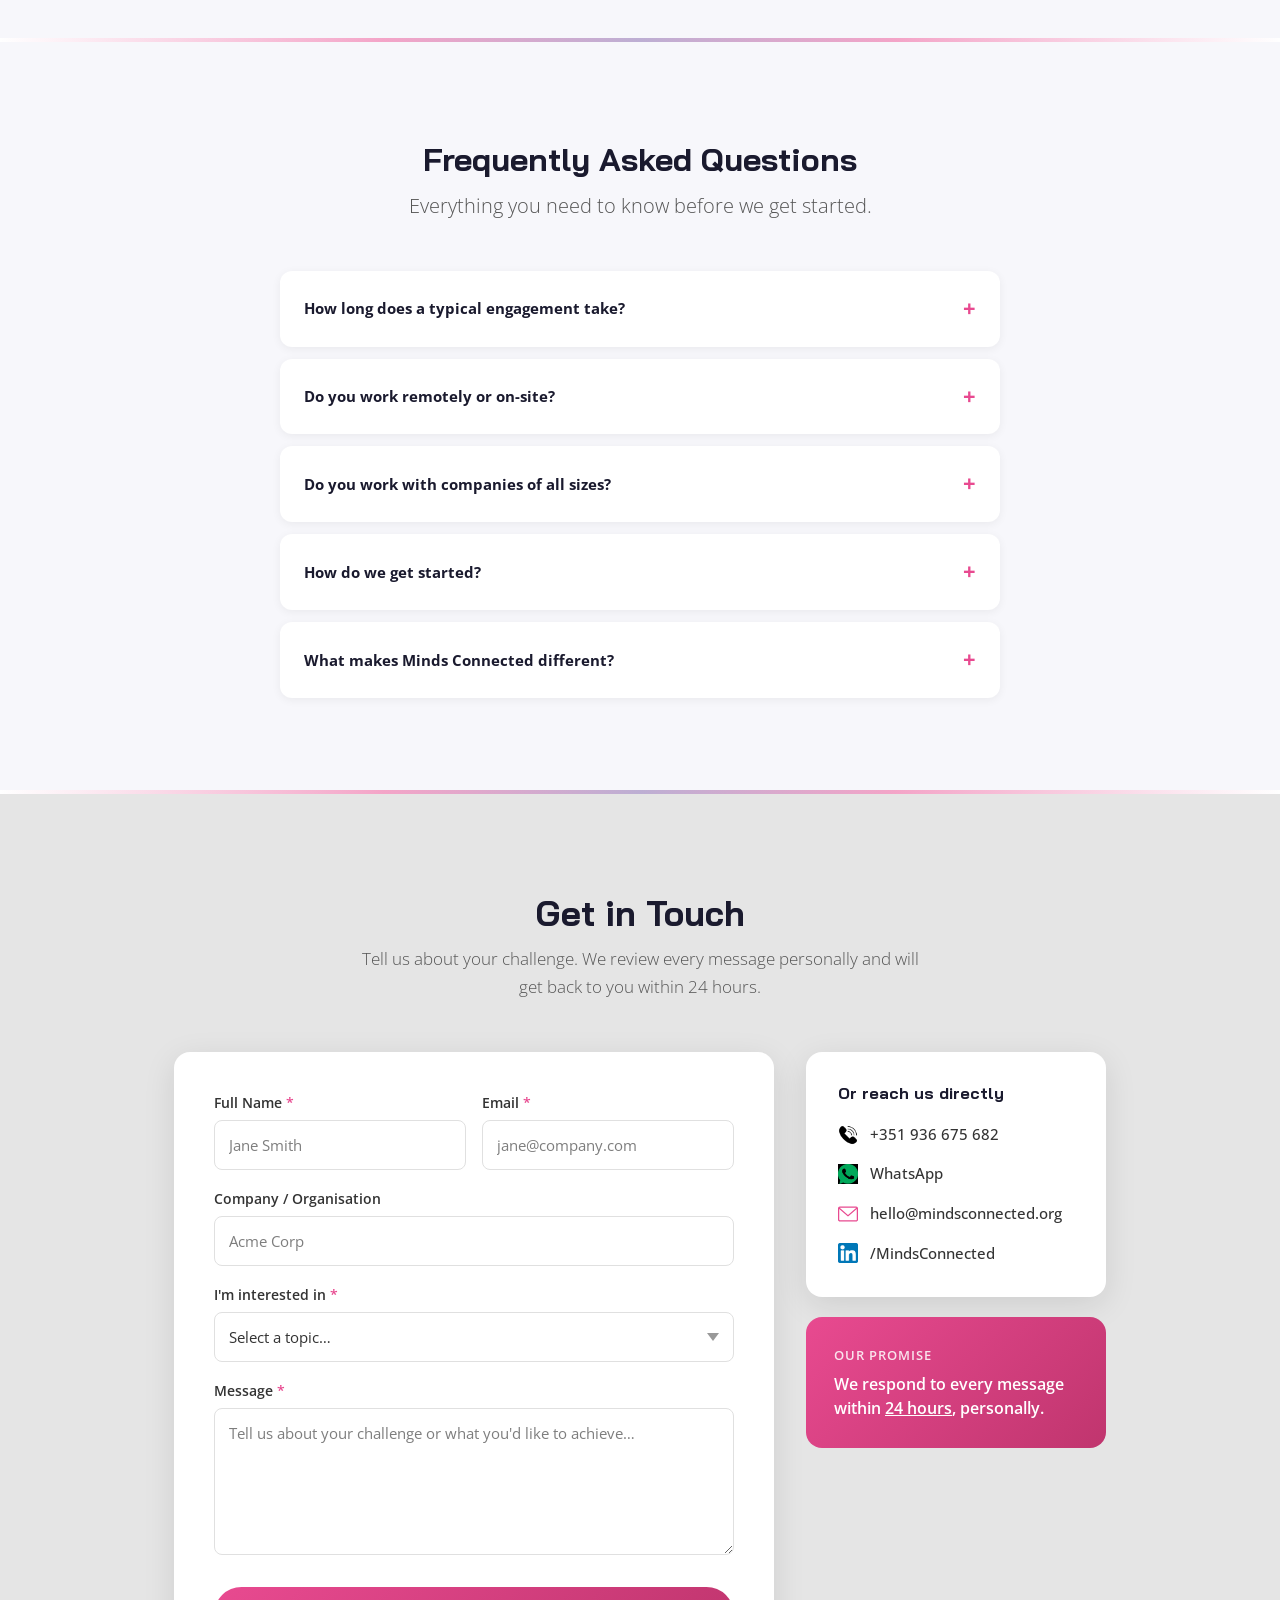
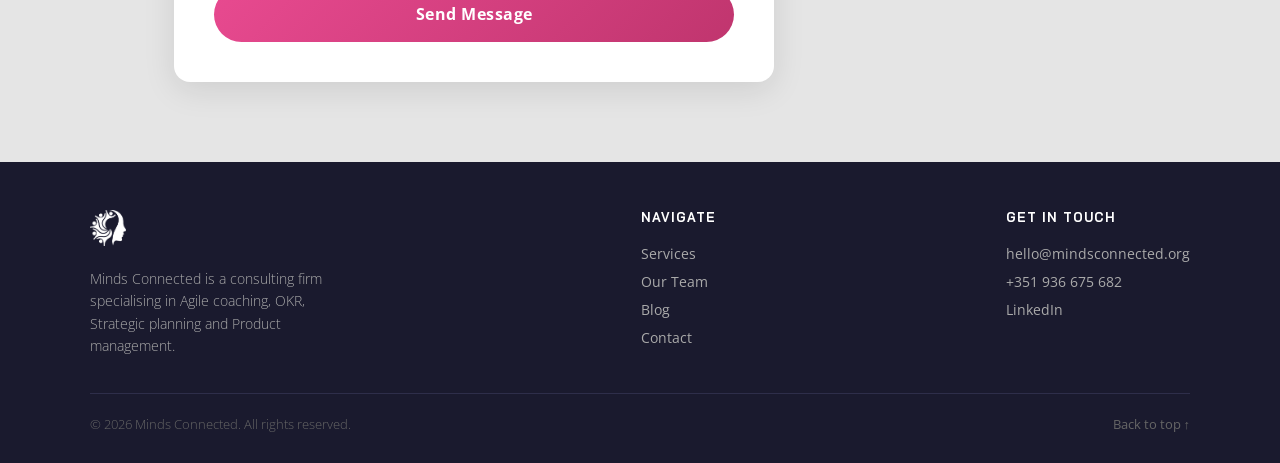
==== commit bcf4b1bc: "Move Impactful Stories section between What People Say and FAQ Co-Authored-By: Claude Opus 4.6 <nore" ====
--- a/index.html
+++ b/index.html
@@ -433,88 +433,6 @@
 
   <div class="mc-sep"></div>
 
-  <!-- Impactful Stories / Case Studies -->
-  <section style="background: #f7f7fb; padding: 80px 24px;">
-    <div style="max-width: 1060px; margin: 0 auto;">
-      <div style="text-align: center; margin-bottom: 56px;">
-        <h2 style="font-family: 'Bai Jamjuree', sans-serif; font-size: 2rem; font-weight: 700; color: #1a1a2e; margin: 0 0 12px;">Impactful Stories</h2>
-        <p style="color: #555; font-size: 1rem; max-width: 500px; margin: 0 auto; line-height: 1.7;">Real situations. Real decisions. Real outcomes.</p>
-      </div>
-
-      <div style="display: flex; flex-wrap: wrap; gap: 24px; justify-content: center;">
-
-        <!-- Story 1 -->
-        <div class="mc-reveal mc-reveal-delay-1" style="flex: 1; min-width: 280px; max-width: 320px; background: #fff; border-radius: 16px; box-shadow: 0 4px 20px rgba(0,0,0,0.07); overflow: hidden; transition: transform 0.3s, box-shadow 0.3s;" onmouseover="this.style.transform='translateY(-6px)'; this.style.boxShadow='0 16px 40px rgba(0,0,0,0.14)'" onmouseout="this.style.transform=''; this.style.boxShadow=''">
-          <div style="background: linear-gradient(135deg, #e84a90, #c0356e); padding: 24px 28px;">
-            <p style="margin: 0 0 6px; font-size: 0.7rem; font-weight: 700; color: rgba(255,255,255,0.7); text-transform: uppercase; letter-spacing: 2px;">Story 01</p>
-            <h3 style="margin: 0; font-family: 'Bai Jamjuree', sans-serif; font-size: 1.1rem; font-weight: 700; color: #fff; line-height: 1.4;">Sprint Cancellation That Transformed Team Ownership</h3>
-          </div>
-          <div style="padding: 24px 28px;">
-            <div style="margin-bottom: 18px;">
-              <p style="margin: 0 0 6px; font-size: 0.72rem; font-weight: 700; color: #e84a90; text-transform: uppercase; letter-spacing: 1.5px;">Challenge</p>
-              <p style="margin: 0; font-size: 0.875rem; color: #555; line-height: 1.6;">Product Owner and stakeholder identified current Sprint work as irrelevant to users and product value.</p>
-            </div>
-            <div style="margin-bottom: 18px;">
-              <p style="margin: 0 0 6px; font-size: 0.72rem; font-weight: 700; color: #1a1a2e; text-transform: uppercase; letter-spacing: 1.5px;">Action</p>
-              <p style="margin: 0; font-size: 0.875rem; color: #555; line-height: 1.6;">Boldly supported the decision to cancel the Sprint, prioritising product value over adherence to outdated plans. Facilitated an immediate Sprint Planning focused on valuable outcomes.</p>
-            </div>
-            <div style="background: #fdf0f6; border-left: 3px solid #e84a90; border-radius: 0 8px 8px 0; padding: 12px 16px;">
-              <p style="margin: 0 0 4px; font-size: 0.72rem; font-weight: 700; color: #e84a90; text-transform: uppercase; letter-spacing: 1.5px;">Impact</p>
-              <p style="margin: 0; font-size: 0.875rem; color: #333; font-weight: 500; line-height: 1.6;">Prevented 2 weeks of wasted effort and triggered an exponential increase in team ownership and involvement in product decisions.</p>
-            </div>
-          </div>
-        </div>
-
-        <!-- Story 2 -->
-        <div class="mc-reveal mc-reveal-delay-2" style="flex: 1; min-width: 280px; max-width: 320px; background: #fff; border-radius: 16px; box-shadow: 0 4px 20px rgba(0,0,0,0.07); overflow: hidden; transition: transform 0.3s, box-shadow 0.3s;" onmouseover="this.style.transform='translateY(-6px)'; this.style.boxShadow='0 16px 40px rgba(0,0,0,0.14)'" onmouseout="this.style.transform=''; this.style.boxShadow=''">
-          <div style="background: linear-gradient(135deg, #1a1a2e, #2e2e50); padding: 24px 28px;">
-            <p style="margin: 0 0 6px; font-size: 0.7rem; font-weight: 700; color: rgba(255,255,255,0.5); text-transform: uppercase; letter-spacing: 2px;">Story 02</p>
-            <h3 style="margin: 0; font-family: 'Bai Jamjuree', sans-serif; font-size: 1.1rem; font-weight: 700; color: #fff; line-height: 1.4;">Executive–Product Owner Alignment</h3>
-          </div>
-          <div style="padding: 24px 28px;">
-            <div style="margin-bottom: 18px;">
-              <p style="margin: 0 0 6px; font-size: 0.72rem; font-weight: 700; color: #e84a90; text-transform: uppercase; letter-spacing: 1.5px;">Challenge</p>
-              <p style="margin: 0; font-size: 0.875rem; color: #555; line-height: 1.6;">Executive team and Product Owner community struggled with priority alignment and understanding product synergies.</p>
-            </div>
-            <div style="margin-bottom: 18px;">
-              <p style="margin: 0 0 6px; font-size: 0.72rem; font-weight: 700; color: #1a1a2e; text-transform: uppercase; letter-spacing: 1.5px;">Action</p>
-              <p style="margin: 0; font-size: 0.875rem; color: #555; line-height: 1.6;">Collaborated with the PO community to generate alignment solutions, unifying both groups through strategic in-person sessions focused on honest communication.</p>
-            </div>
-            <div style="background: #fdf0f6; border-left: 3px solid #e84a90; border-radius: 0 8px 8px 0; padding: 12px 16px;">
-              <p style="margin: 0 0 4px; font-size: 0.72rem; font-weight: 700; color: #e84a90; text-transform: uppercase; letter-spacing: 1.5px;">Impact</p>
-              <p style="margin: 0; font-size: 0.875rem; color: #333; font-weight: 500; line-height: 1.6;">Alignment sessions became a mandatory quarterly practice with a structured approach to collaborative decision-making between C-level and product teams.</p>
-            </div>
-          </div>
-        </div>
-
-        <!-- Story 3 -->
-        <div class="mc-reveal mc-reveal-delay-3" style="flex: 1; min-width: 280px; max-width: 320px; background: #fff; border-radius: 16px; box-shadow: 0 4px 20px rgba(0,0,0,0.07); overflow: hidden; transition: transform 0.3s, box-shadow 0.3s;" onmouseover="this.style.transform='translateY(-6px)'; this.style.boxShadow='0 16px 40px rgba(0,0,0,0.14)'" onmouseout="this.style.transform=''; this.style.boxShadow=''">
-          <div style="background: linear-gradient(135deg, #e84a90, #c0356e); padding: 24px 28px;">
-            <p style="margin: 0 0 6px; font-size: 0.7rem; font-weight: 700; color: rgba(255,255,255,0.7); text-transform: uppercase; letter-spacing: 2px;">Story 03</p>
-            <h3 style="margin: 0; font-family: 'Bai Jamjuree', sans-serif; font-size: 1.1rem; font-weight: 700; color: #fff; line-height: 1.4;">OKR Implementation at Scale</h3>
-          </div>
-          <div style="padding: 24px 28px;">
-            <div style="margin-bottom: 18px;">
-              <p style="margin: 0 0 6px; font-size: 0.72rem; font-weight: 700; color: #e84a90; text-transform: uppercase; letter-spacing: 1.5px;">Challenge</p>
-              <p style="margin: 0; font-size: 0.875rem; color: #555; line-height: 1.6;">Teams lacked alignment on quarterly and yearly objectives, with leadership seeking better methods to unite everyone toward a shared purpose.</p>
-            </div>
-            <div style="margin-bottom: 18px;">
-              <p style="margin: 0 0 6px; font-size: 0.72rem; font-weight: 700; color: #1a1a2e; text-transform: uppercase; letter-spacing: 1.5px;">Action</p>
-              <p style="margin: 0; font-size: 0.875rem; color: #555; line-height: 1.6;">Collaborated with leadership to design a year-round OKR system, guiding collective outcome achievement across the entire organisation.</p>
-            </div>
-            <div style="background: #fdf0f6; border-left: 3px solid #e84a90; border-radius: 0 8px 8px 0; padding: 12px 16px;">
-              <p style="margin: 0 0 4px; font-size: 0.72rem; font-weight: 700; color: #e84a90; text-transform: uppercase; letter-spacing: 1.5px;">Impact</p>
-              <p style="margin: 0; font-size: 0.875rem; color: #333; font-weight: 500; line-height: 1.6;">Over two years, the organisation transformed its structure and value streams — from small first-year wins to exceptional second-year alignment and true shared goals.</p>
-            </div>
-          </div>
-        </div>
-
-      </div>
-    </div>
-  </section>
-
-  <div class="mc-sep"></div>
-
   <section style="background: #fff; padding: 80px 24px;" id="team">
     <div style="max-width: 900px; margin: 0 auto; text-align: center;">
       <h2 class="mc-reveal" style="font-family: 'Bai Jamjuree', sans-serif; font-size: 2rem; font-weight: 700; color: #1a1a2e; margin: 0 0 12px;">Our Team</h2>
@@ -648,6 +566,88 @@
             <div>
               <p style="margin: 0; font-weight: 700; color: #fff; font-size: 0.85rem;">Claire Price</p>
               <p style="margin: 2px 0 0; color: #aaa; font-size: 0.78rem;">Business Analyst Manager — Finance and Compliance</p>
+            </div>
+          </div>
+        </div>
+
+      </div>
+    </div>
+  </section>
+
+  <div class="mc-sep"></div>
+
+  <!-- Impactful Stories / Case Studies -->
+  <section style="background: #f7f7fb; padding: 80px 24px;">
+    <div style="max-width: 1060px; margin: 0 auto;">
+      <div style="text-align: center; margin-bottom: 56px;">
+        <h2 style="font-family: 'Bai Jamjuree', sans-serif; font-size: 2rem; font-weight: 700; color: #1a1a2e; margin: 0 0 12px;">Impactful Stories</h2>
+        <p style="color: #555; font-size: 1rem; max-width: 500px; margin: 0 auto; line-height: 1.7;">Real situations. Real decisions. Real outcomes.</p>
+      </div>
+
+      <div style="display: flex; flex-wrap: wrap; gap: 24px; justify-content: center;">
+
+        <!-- Story 1 -->
+        <div class="mc-reveal mc-reveal-delay-1" style="flex: 1; min-width: 280px; max-width: 320px; background: #fff; border-radius: 16px; box-shadow: 0 4px 20px rgba(0,0,0,0.07); overflow: hidden; transition: transform 0.3s, box-shadow 0.3s;" onmouseover="this.style.transform='translateY(-6px)'; this.style.boxShadow='0 16px 40px rgba(0,0,0,0.14)'" onmouseout="this.style.transform=''; this.style.boxShadow=''">
+          <div style="background: linear-gradient(135deg, #e84a90, #c0356e); padding: 24px 28px;">
+            <p style="margin: 0 0 6px; font-size: 0.7rem; font-weight: 700; color: rgba(255,255,255,0.7); text-transform: uppercase; letter-spacing: 2px;">Story 01</p>
+            <h3 style="margin: 0; font-family: 'Bai Jamjuree', sans-serif; font-size: 1.1rem; font-weight: 700; color: #fff; line-height: 1.4;">Sprint Cancellation That Transformed Team Ownership</h3>
+          </div>
+          <div style="padding: 24px 28px;">
+            <div style="margin-bottom: 18px;">
+              <p style="margin: 0 0 6px; font-size: 0.72rem; font-weight: 700; color: #e84a90; text-transform: uppercase; letter-spacing: 1.5px;">Challenge</p>
+              <p style="margin: 0; font-size: 0.875rem; color: #555; line-height: 1.6;">Product Owner and stakeholder identified current Sprint work as irrelevant to users and product value.</p>
+            </div>
+            <div style="margin-bottom: 18px;">
+              <p style="margin: 0 0 6px; font-size: 0.72rem; font-weight: 700; color: #1a1a2e; text-transform: uppercase; letter-spacing: 1.5px;">Action</p>
+              <p style="margin: 0; font-size: 0.875rem; color: #555; line-height: 1.6;">Boldly supported the decision to cancel the Sprint, prioritising product value over adherence to outdated plans. Facilitated an immediate Sprint Planning focused on valuable outcomes.</p>
+            </div>
+            <div style="background: #fdf0f6; border-left: 3px solid #e84a90; border-radius: 0 8px 8px 0; padding: 12px 16px;">
+              <p style="margin: 0 0 4px; font-size: 0.72rem; font-weight: 700; color: #e84a90; text-transform: uppercase; letter-spacing: 1.5px;">Impact</p>
+              <p style="margin: 0; font-size: 0.875rem; color: #333; font-weight: 500; line-height: 1.6;">Prevented 2 weeks of wasted effort and triggered an exponential increase in team ownership and involvement in product decisions.</p>
+            </div>
+          </div>
+        </div>
+
+        <!-- Story 2 -->
+        <div class="mc-reveal mc-reveal-delay-2" style="flex: 1; min-width: 280px; max-width: 320px; background: #fff; border-radius: 16px; box-shadow: 0 4px 20px rgba(0,0,0,0.07); overflow: hidden; transition: transform 0.3s, box-shadow 0.3s;" onmouseover="this.style.transform='translateY(-6px)'; this.style.boxShadow='0 16px 40px rgba(0,0,0,0.14)'" onmouseout="this.style.transform=''; this.style.boxShadow=''">
+          <div style="background: linear-gradient(135deg, #1a1a2e, #2e2e50); padding: 24px 28px;">
+            <p style="margin: 0 0 6px; font-size: 0.7rem; font-weight: 700; color: rgba(255,255,255,0.5); text-transform: uppercase; letter-spacing: 2px;">Story 02</p>
+            <h3 style="margin: 0; font-family: 'Bai Jamjuree', sans-serif; font-size: 1.1rem; font-weight: 700; color: #fff; line-height: 1.4;">Executive–Product Owner Alignment</h3>
+          </div>
+          <div style="padding: 24px 28px;">
+            <div style="margin-bottom: 18px;">
+              <p style="margin: 0 0 6px; font-size: 0.72rem; font-weight: 700; color: #e84a90; text-transform: uppercase; letter-spacing: 1.5px;">Challenge</p>
+              <p style="margin: 0; font-size: 0.875rem; color: #555; line-height: 1.6;">Executive team and Product Owner community struggled with priority alignment and understanding product synergies.</p>
+            </div>
+            <div style="margin-bottom: 18px;">
+              <p style="margin: 0 0 6px; font-size: 0.72rem; font-weight: 700; color: #1a1a2e; text-transform: uppercase; letter-spacing: 1.5px;">Action</p>
+              <p style="margin: 0; font-size: 0.875rem; color: #555; line-height: 1.6;">Collaborated with the PO community to generate alignment solutions, unifying both groups through strategic in-person sessions focused on honest communication.</p>
+            </div>
+            <div style="background: #fdf0f6; border-left: 3px solid #e84a90; border-radius: 0 8px 8px 0; padding: 12px 16px;">
+              <p style="margin: 0 0 4px; font-size: 0.72rem; font-weight: 700; color: #e84a90; text-transform: uppercase; letter-spacing: 1.5px;">Impact</p>
+              <p style="margin: 0; font-size: 0.875rem; color: #333; font-weight: 500; line-height: 1.6;">Alignment sessions became a mandatory quarterly practice with a structured approach to collaborative decision-making between C-level and product teams.</p>
+            </div>
+          </div>
+        </div>
+
+        <!-- Story 3 -->
+        <div class="mc-reveal mc-reveal-delay-3" style="flex: 1; min-width: 280px; max-width: 320px; background: #fff; border-radius: 16px; box-shadow: 0 4px 20px rgba(0,0,0,0.07); overflow: hidden; transition: transform 0.3s, box-shadow 0.3s;" onmouseover="this.style.transform='translateY(-6px)'; this.style.boxShadow='0 16px 40px rgba(0,0,0,0.14)'" onmouseout="this.style.transform=''; this.style.boxShadow=''">
+          <div style="background: linear-gradient(135deg, #e84a90, #c0356e); padding: 24px 28px;">
+            <p style="margin: 0 0 6px; font-size: 0.7rem; font-weight: 700; color: rgba(255,255,255,0.7); text-transform: uppercase; letter-spacing: 2px;">Story 03</p>
+            <h3 style="margin: 0; font-family: 'Bai Jamjuree', sans-serif; font-size: 1.1rem; font-weight: 700; color: #fff; line-height: 1.4;">OKR Implementation at Scale</h3>
+          </div>
+          <div style="padding: 24px 28px;">
+            <div style="margin-bottom: 18px;">
+              <p style="margin: 0 0 6px; font-size: 0.72rem; font-weight: 700; color: #e84a90; text-transform: uppercase; letter-spacing: 1.5px;">Challenge</p>
+              <p style="margin: 0; font-size: 0.875rem; color: #555; line-height: 1.6;">Teams lacked alignment on quarterly and yearly objectives, with leadership seeking better methods to unite everyone toward a shared purpose.</p>
+            </div>
+            <div style="margin-bottom: 18px;">
+              <p style="margin: 0 0 6px; font-size: 0.72rem; font-weight: 700; color: #1a1a2e; text-transform: uppercase; letter-spacing: 1.5px;">Action</p>
+              <p style="margin: 0; font-size: 0.875rem; color: #555; line-height: 1.6;">Collaborated with leadership to design a year-round OKR system, guiding collective outcome achievement across the entire organisation.</p>
+            </div>
+            <div style="background: #fdf0f6; border-left: 3px solid #e84a90; border-radius: 0 8px 8px 0; padding: 12px 16px;">
+              <p style="margin: 0 0 4px; font-size: 0.72rem; font-weight: 700; color: #e84a90; text-transform: uppercase; letter-spacing: 1.5px;">Impact</p>
+              <p style="margin: 0; font-size: 0.875rem; color: #333; font-weight: 500; line-height: 1.6;">Over two years, the organisation transformed its structure and value streams — from small first-year wins to exceptional second-year alignment and true shared goals.</p>
             </div>
           </div>
         </div>
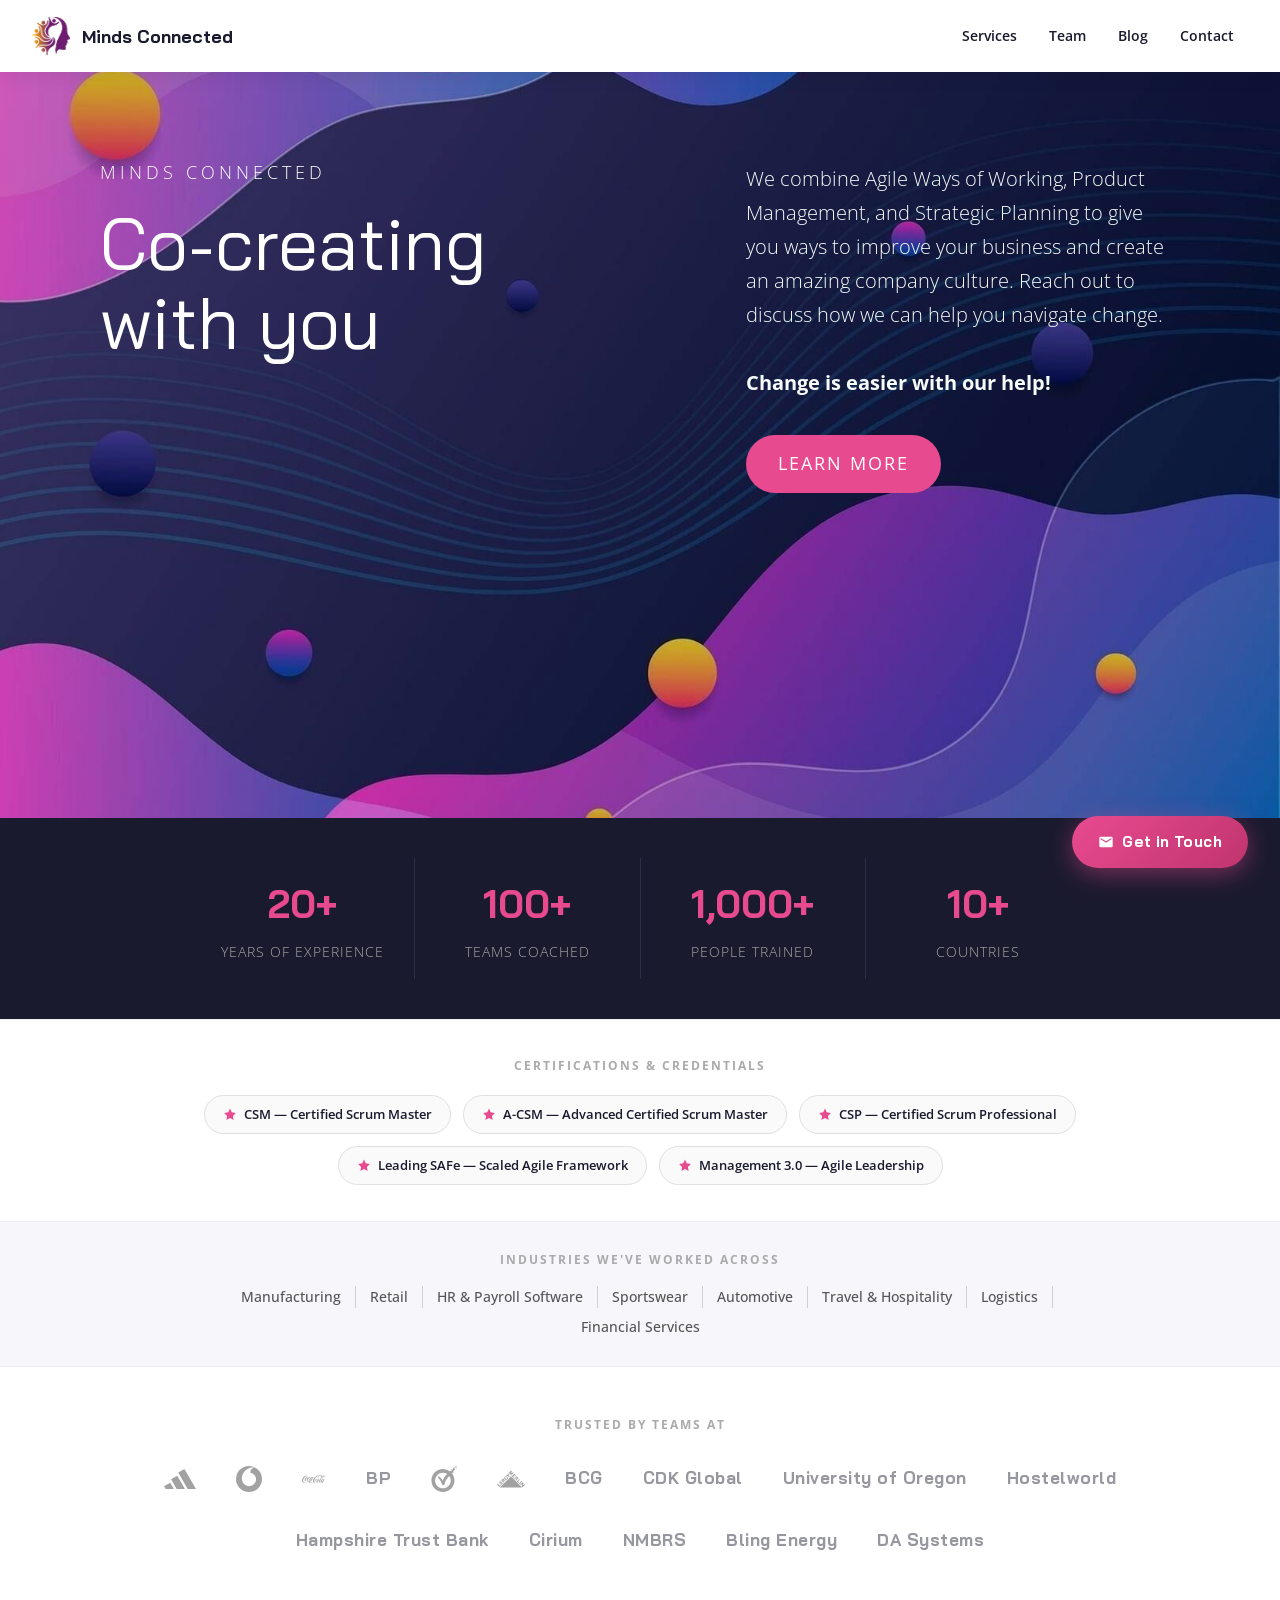
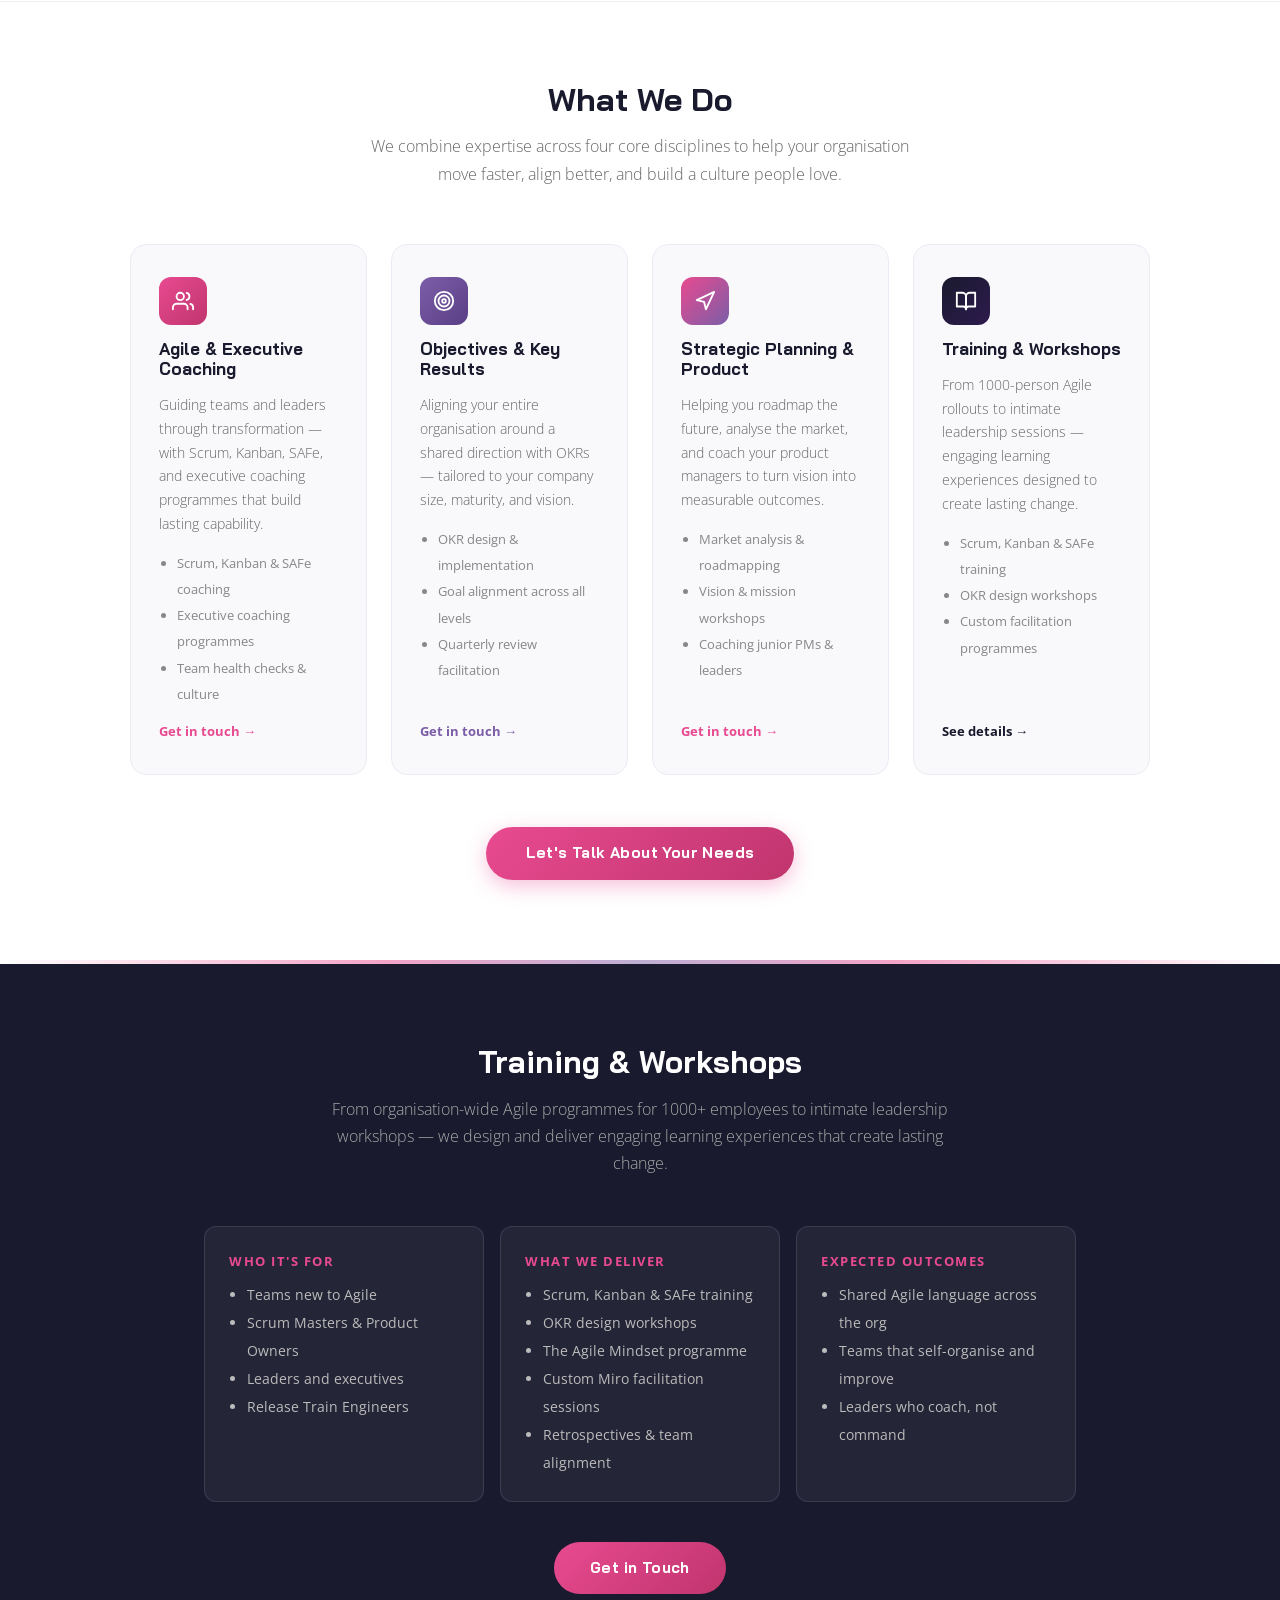
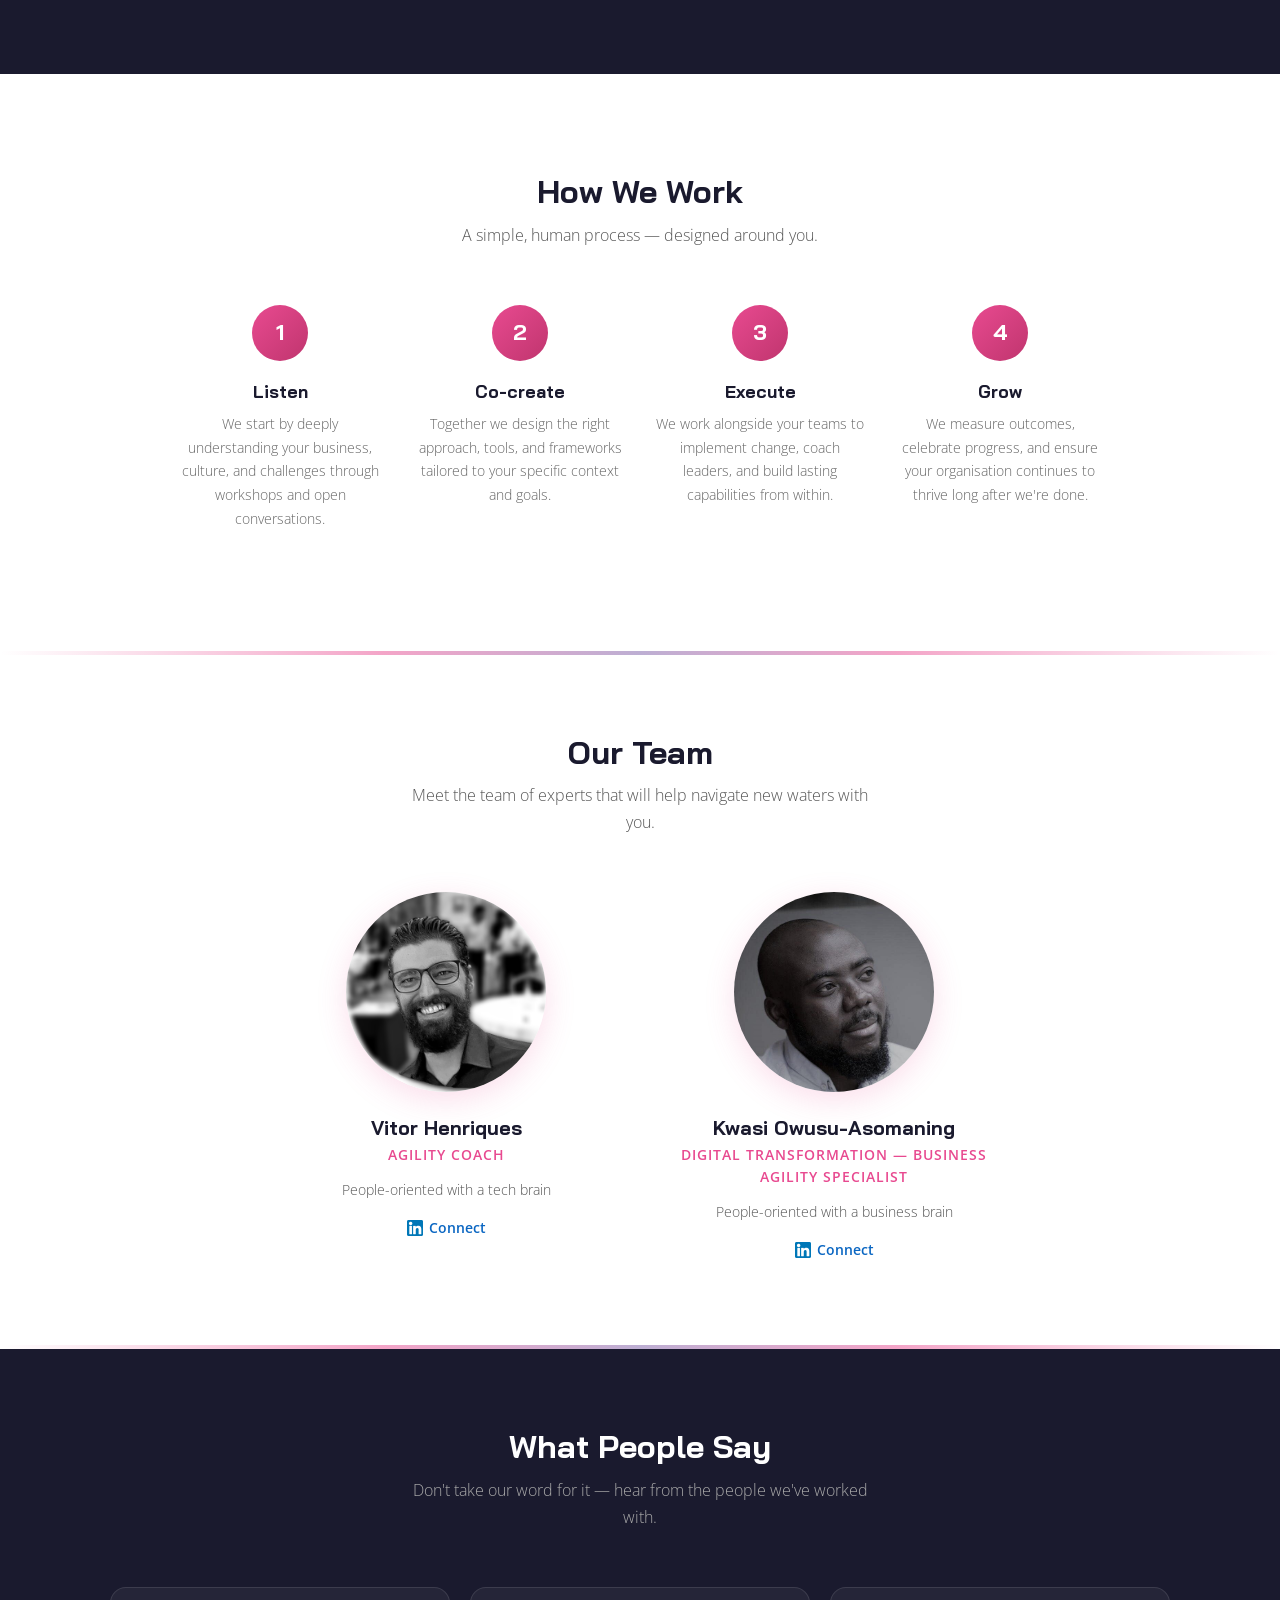
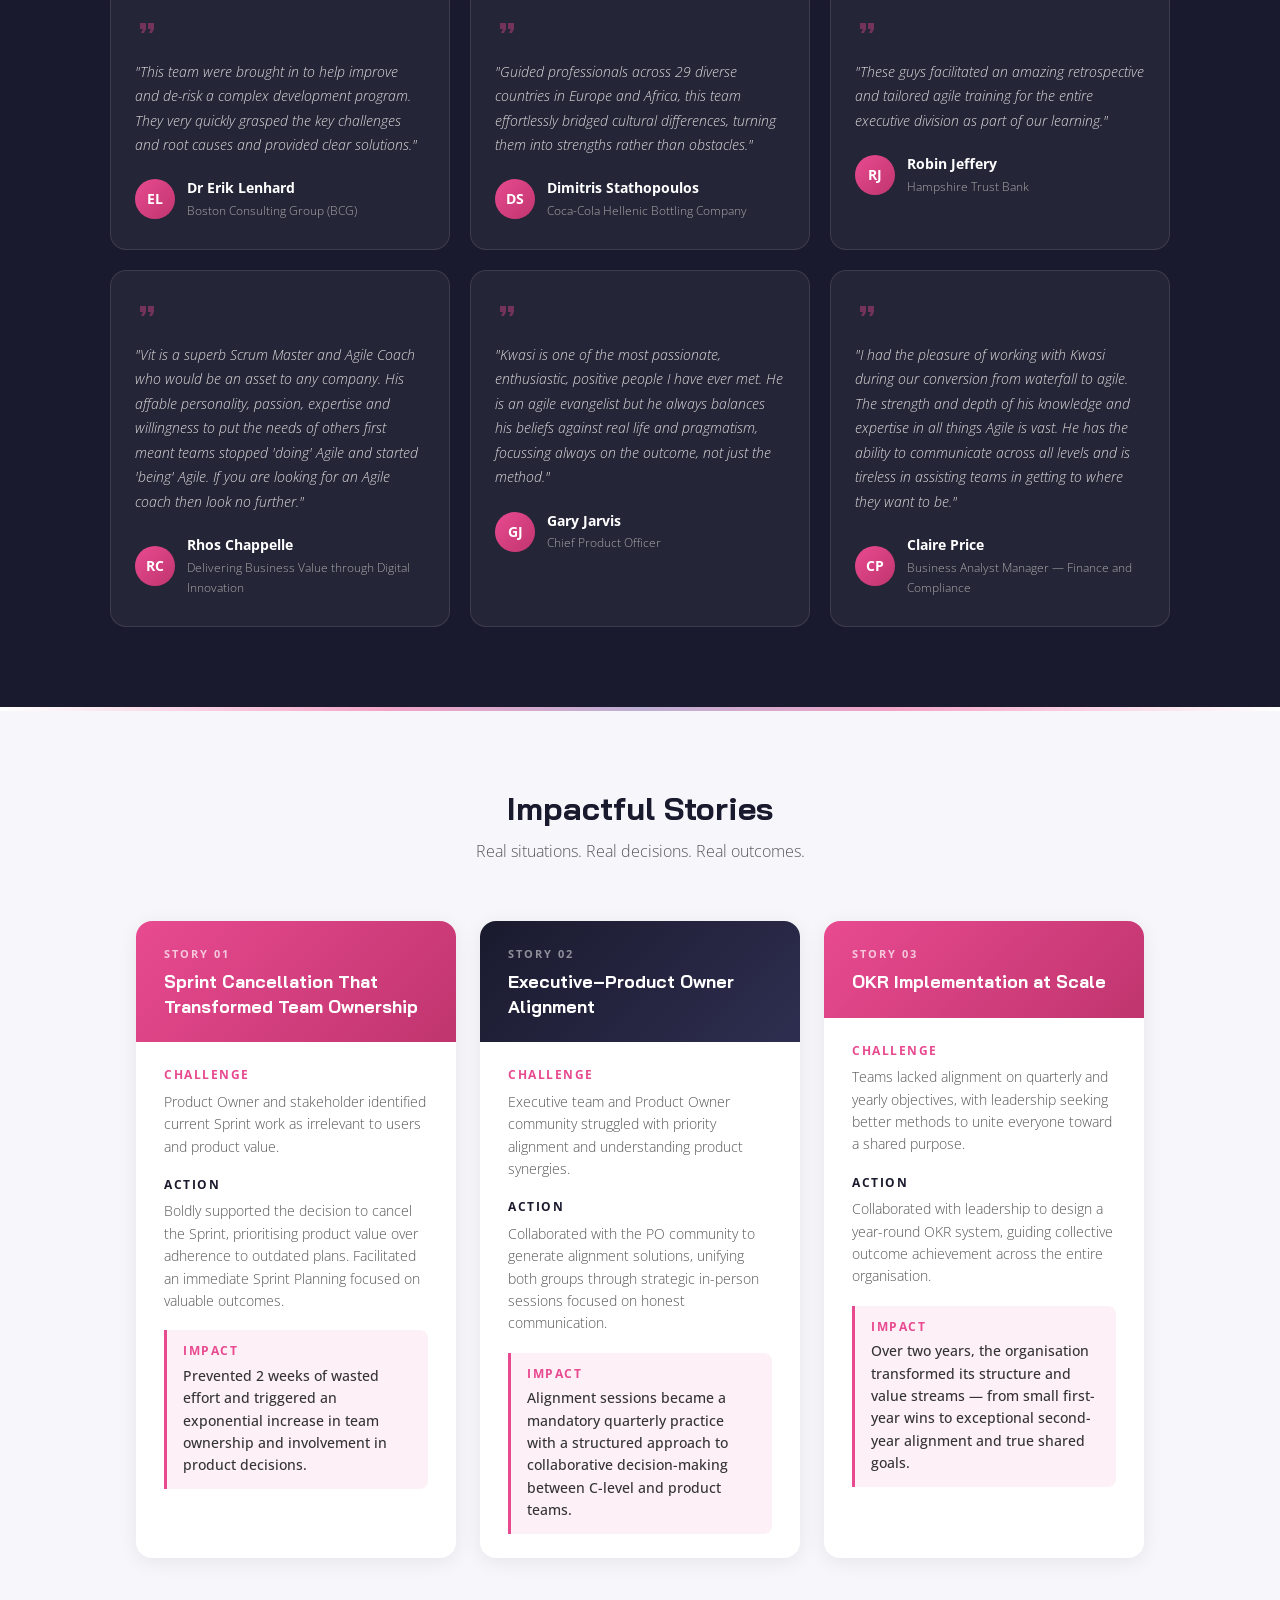
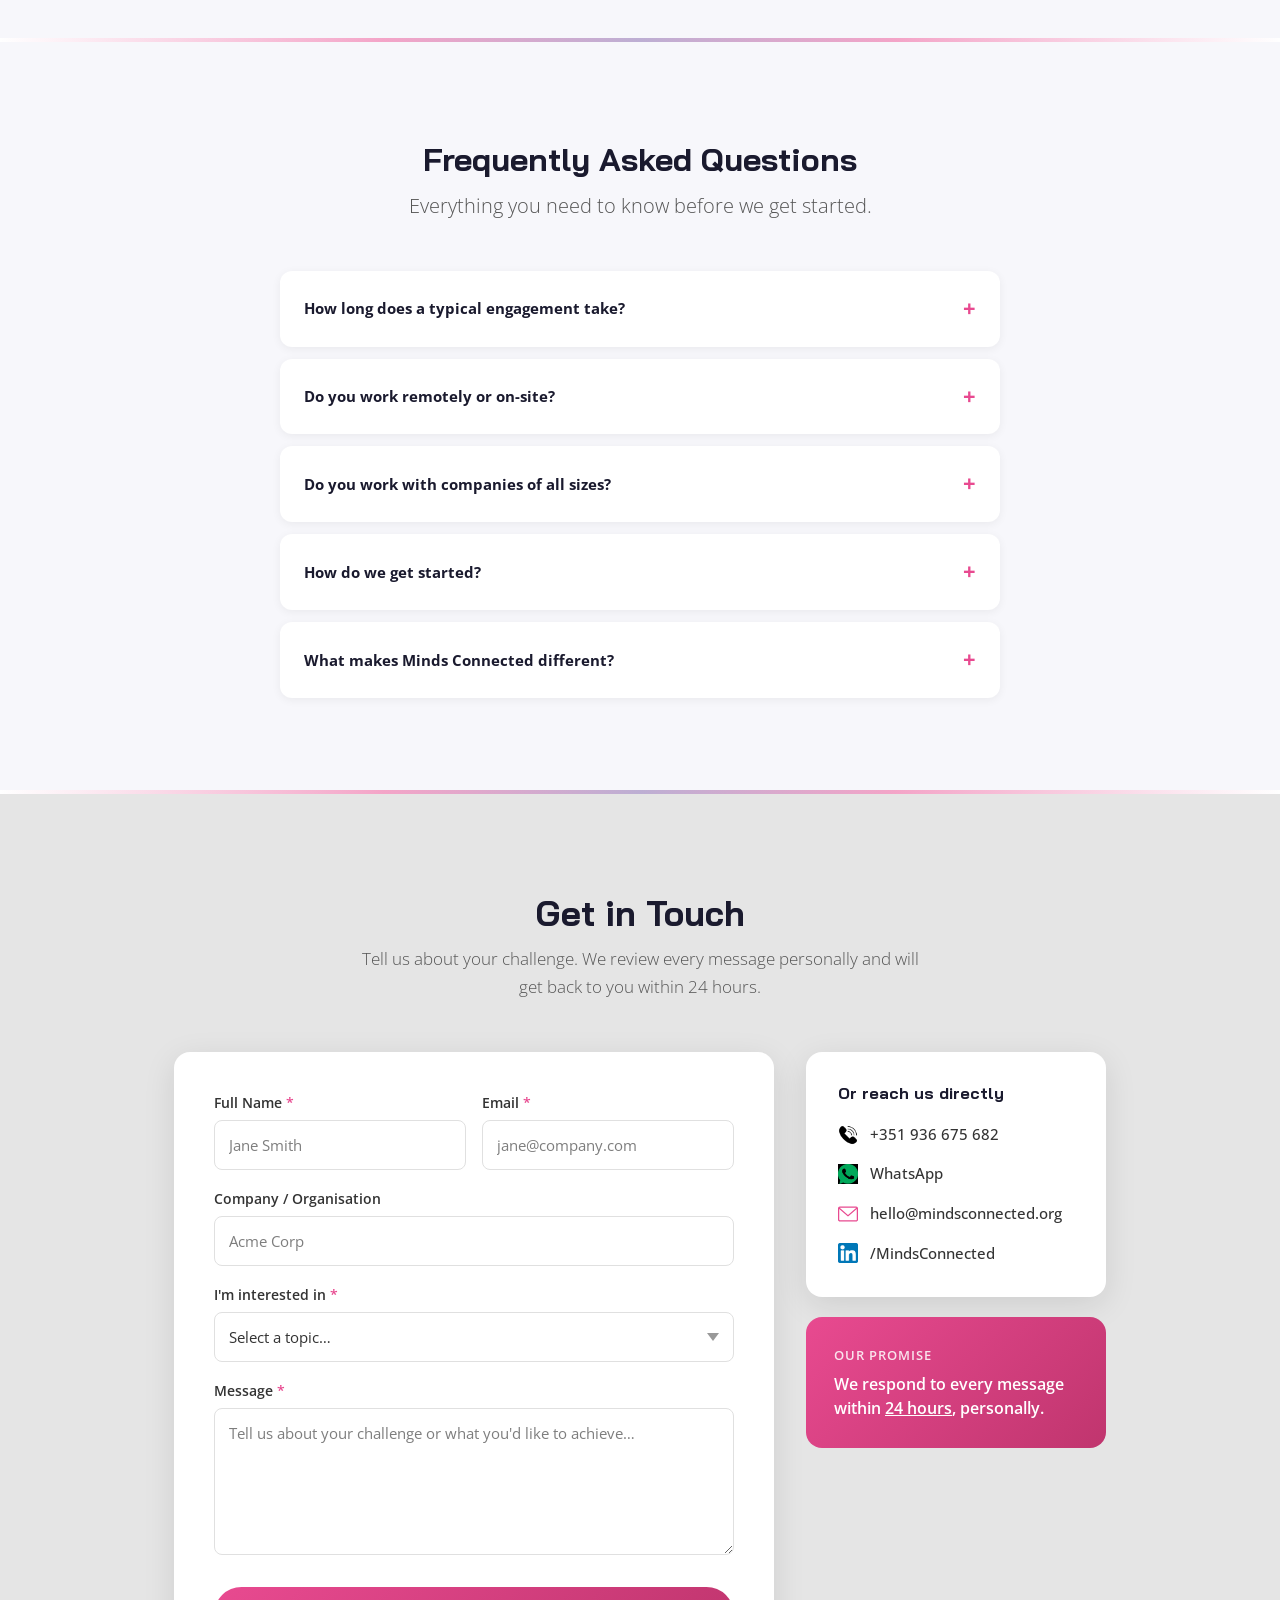
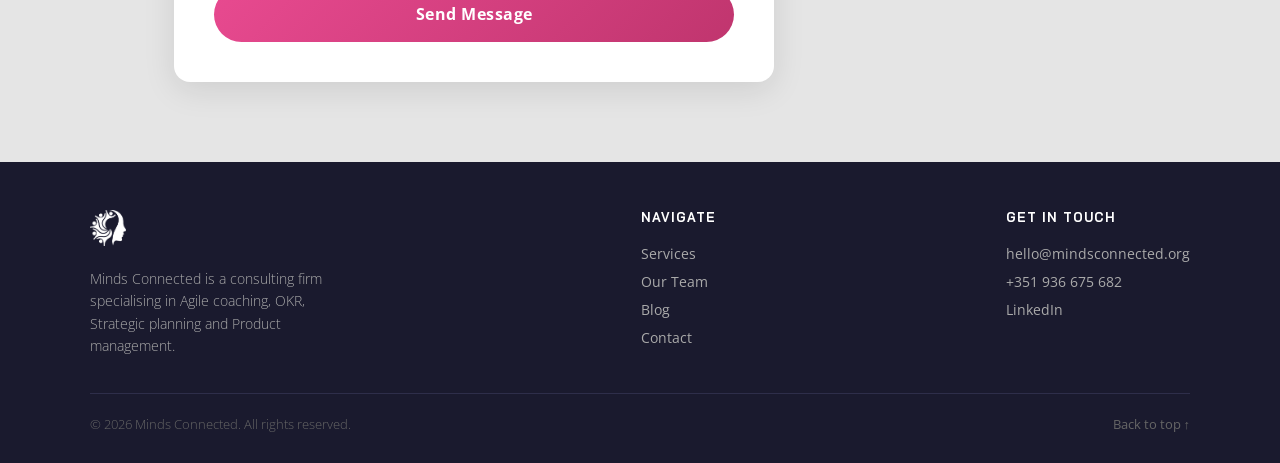
==== commit 755fa15e: "Update people trained count from 500+ to 1000+ Co-Authored-By: Claude Opus 4.6 <noreply@anthropic.co" ====
--- a/index.html
+++ b/index.html
@@ -182,7 +182,7 @@
         <p style="margin: 6px 0 0; font-size: 0.85rem; color: #aaa; text-transform: uppercase; letter-spacing: 1px;">Teams Coached</p>
       </div>
       <div style="flex: 1; min-width: 180px; text-align: center; padding: 16px 24px; border-right: 1px solid #2e2e4a;">
-        <p data-mc-count="500" data-mc-suffix="+" style="margin: 0; font-family: 'Bai Jamjuree', sans-serif; font-size: 2.4rem; font-weight: 700; color: #e84a90;">500+</p>
+        <p data-mc-count="1000" data-mc-suffix="+" style="margin: 0; font-family: 'Bai Jamjuree', sans-serif; font-size: 2.4rem; font-weight: 700; color: #e84a90;">1000+</p>
         <p style="margin: 6px 0 0; font-size: 0.85rem; color: #aaa; text-transform: uppercase; letter-spacing: 1px;">People Trained</p>
       </div>
       <div style="flex: 1; min-width: 180px; text-align: center; padding: 16px 24px;">
@@ -339,7 +339,7 @@
             </svg>
           </div>
           <h3 style="font-family: 'Bai Jamjuree', sans-serif; font-size: 1.05rem; font-weight: 700; color: #1a1a2e; margin: 0;">Training &amp; Workshops</h3>
-          <p style="font-size: 0.875rem; color: #666; line-height: 1.7; margin: 0;">From 500-person Agile rollouts to intimate leadership sessions — engaging learning experiences designed to create lasting change.</p>
+          <p style="font-size: 0.875rem; color: #666; line-height: 1.7; margin: 0;">From 1000-person Agile rollouts to intimate leadership sessions — engaging learning experiences designed to create lasting change.</p>
           <ul style="margin: 0; padding-left: 18px; color: #888; font-size: 0.82rem; line-height: 2;">
             <li>Scrum, Kanban &amp; SAFe training</li>
             <li>OKR design workshops</li>
@@ -364,7 +364,7 @@
     <div style="max-width: 960px; margin: 0 auto;">
       <div style="text-align: center; margin-bottom: 48px;">
         <h3 style="font-family: 'Bai Jamjuree', sans-serif; font-size: 1.9rem; font-weight: 700; color: #fff; margin: 0 0 16px;">Training &amp; Workshops</h3>
-        <p style="color: #aaa; font-size: 1rem; max-width: 620px; margin: 0 auto; line-height: 1.7;">From organisation-wide Agile programmes for 500+ employees to intimate leadership workshops — we design and deliver engaging learning experiences that create lasting change.</p>
+        <p style="color: #aaa; font-size: 1rem; max-width: 620px; margin: 0 auto; line-height: 1.7;">From organisation-wide Agile programmes for 1000+ employees to intimate leadership workshops — we design and deliver engaging learning experiences that create lasting change.</p>
       </div>
       <div style="display: flex; flex-wrap: wrap; gap: 16px; justify-content: center; margin-bottom: 40px;">
         <div class="mc-reveal mc-reveal-delay-1" style="flex: 1; min-width: 220px; max-width: 280px; background: rgba(255,255,255,0.05); border: 1px solid rgba(255,255,255,0.1); border-radius: 12px; padding: 24px; transition: transform 0.3s, background 0.3s;" onmouseover="this.style.transform='translateY(-6px)'; this.style.background='rgba(255,255,255,0.09)'" onmouseout="this.style.transform=''; this.style.background=''">
--- a/css/mc-header.css
+++ b/css/mc-header.css
@@ -97,6 +97,9 @@
   .mc-hamburger {
     display: flex;
   }
+  .mc-hamburger span {
+    background: #5b1a6e;
+  }
 
   .mc-header .mc-nav {
     display: none;
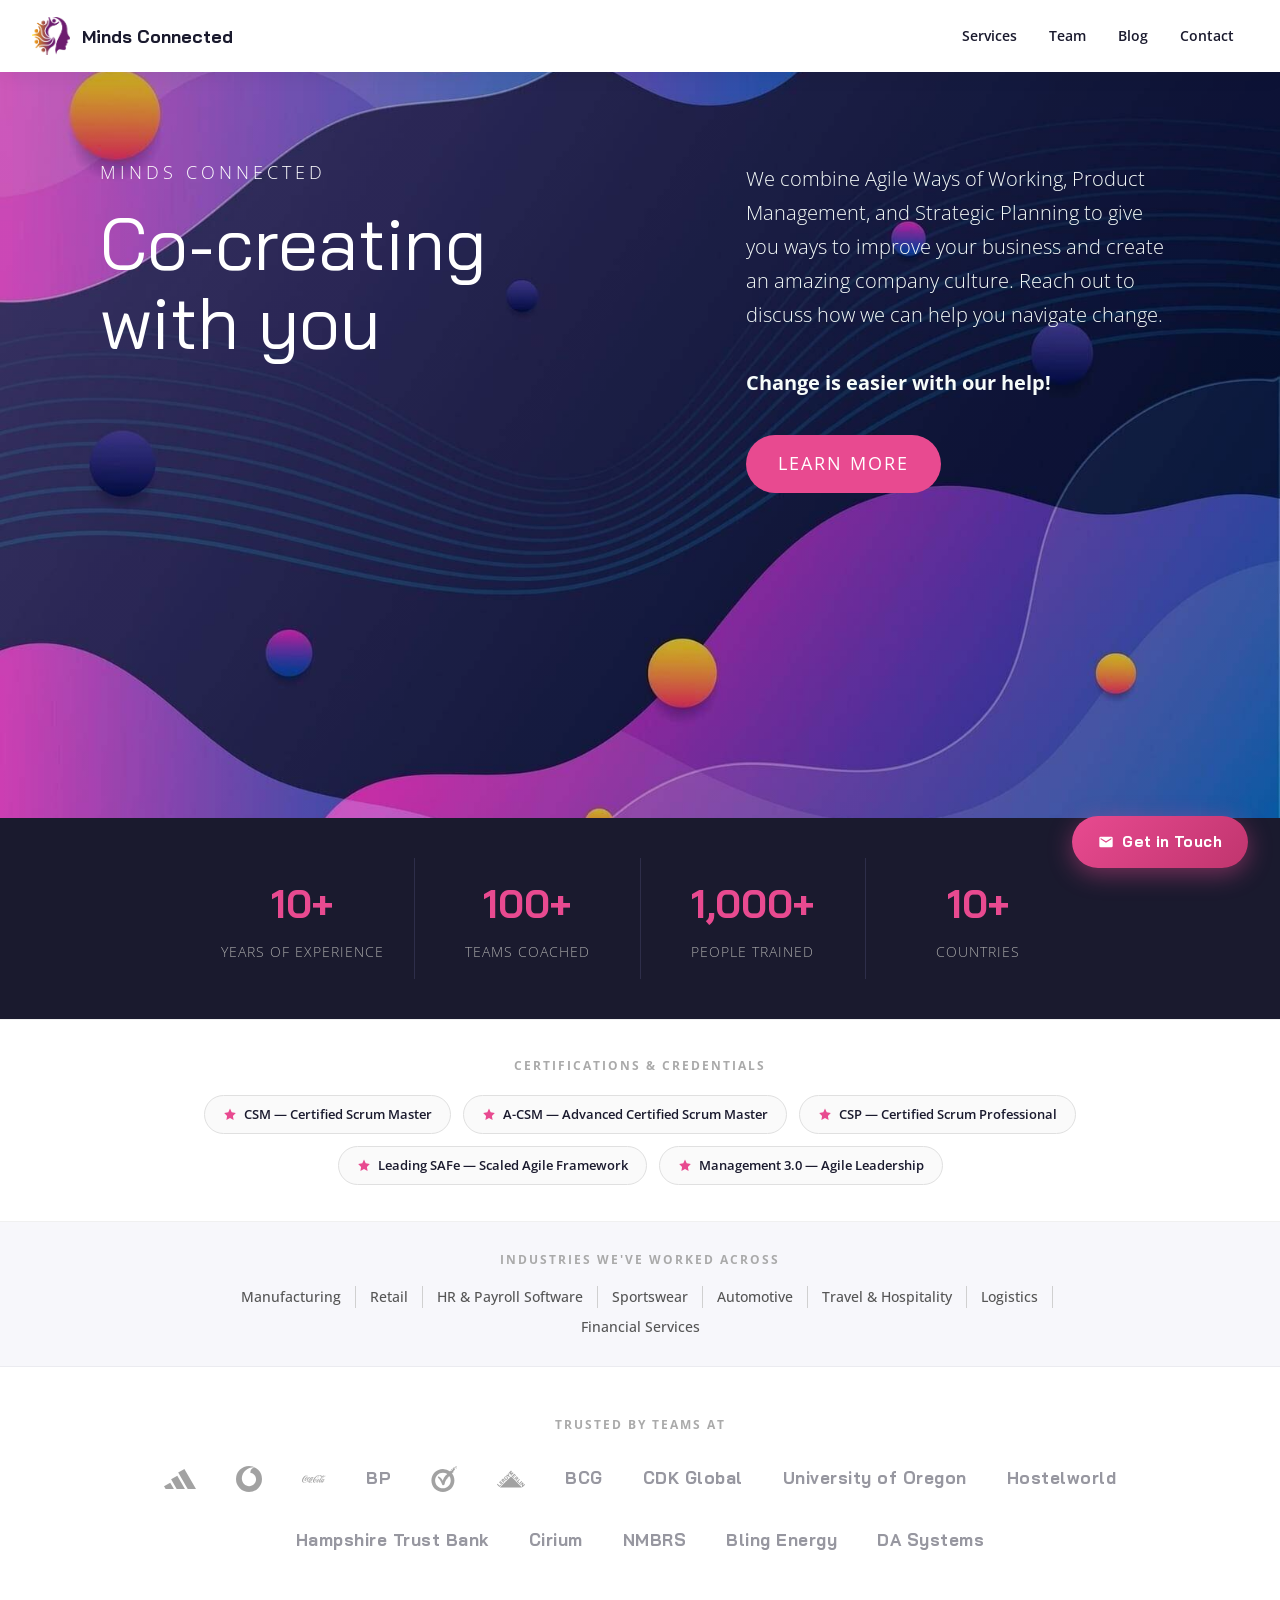
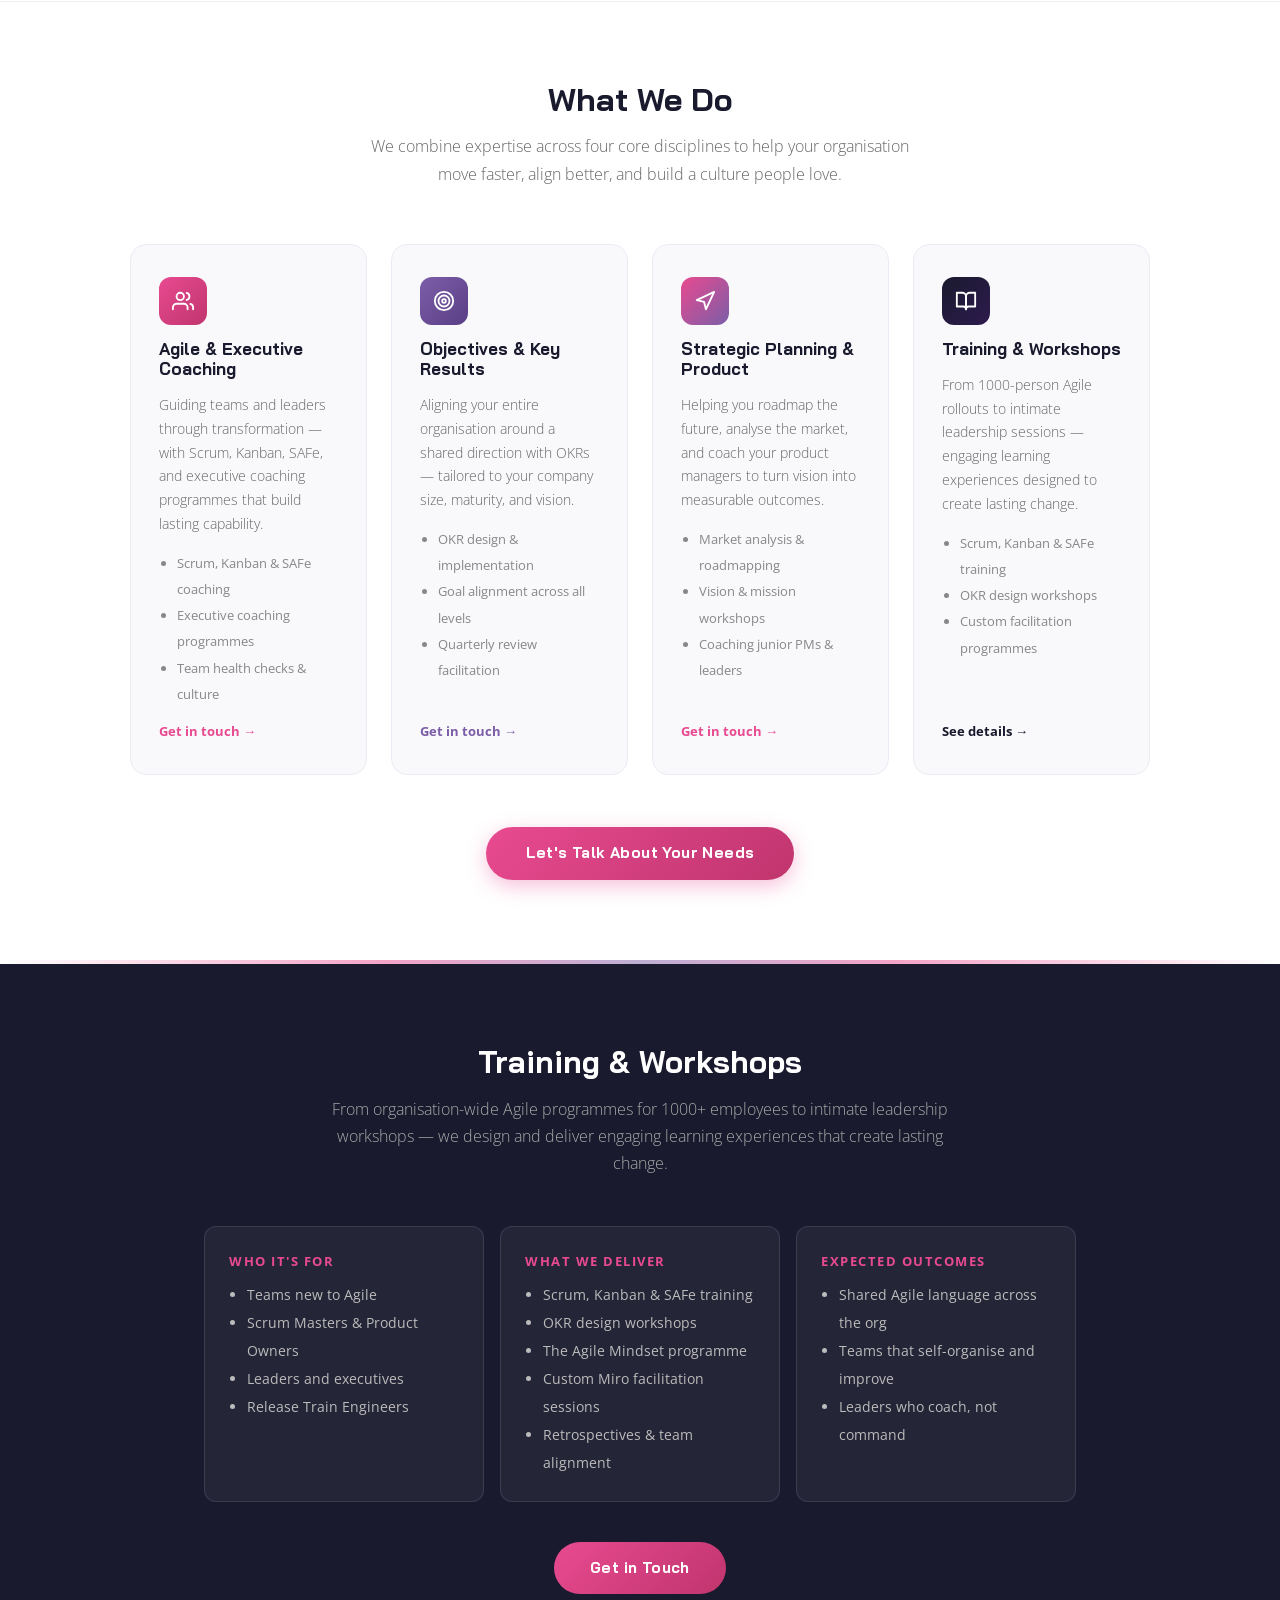
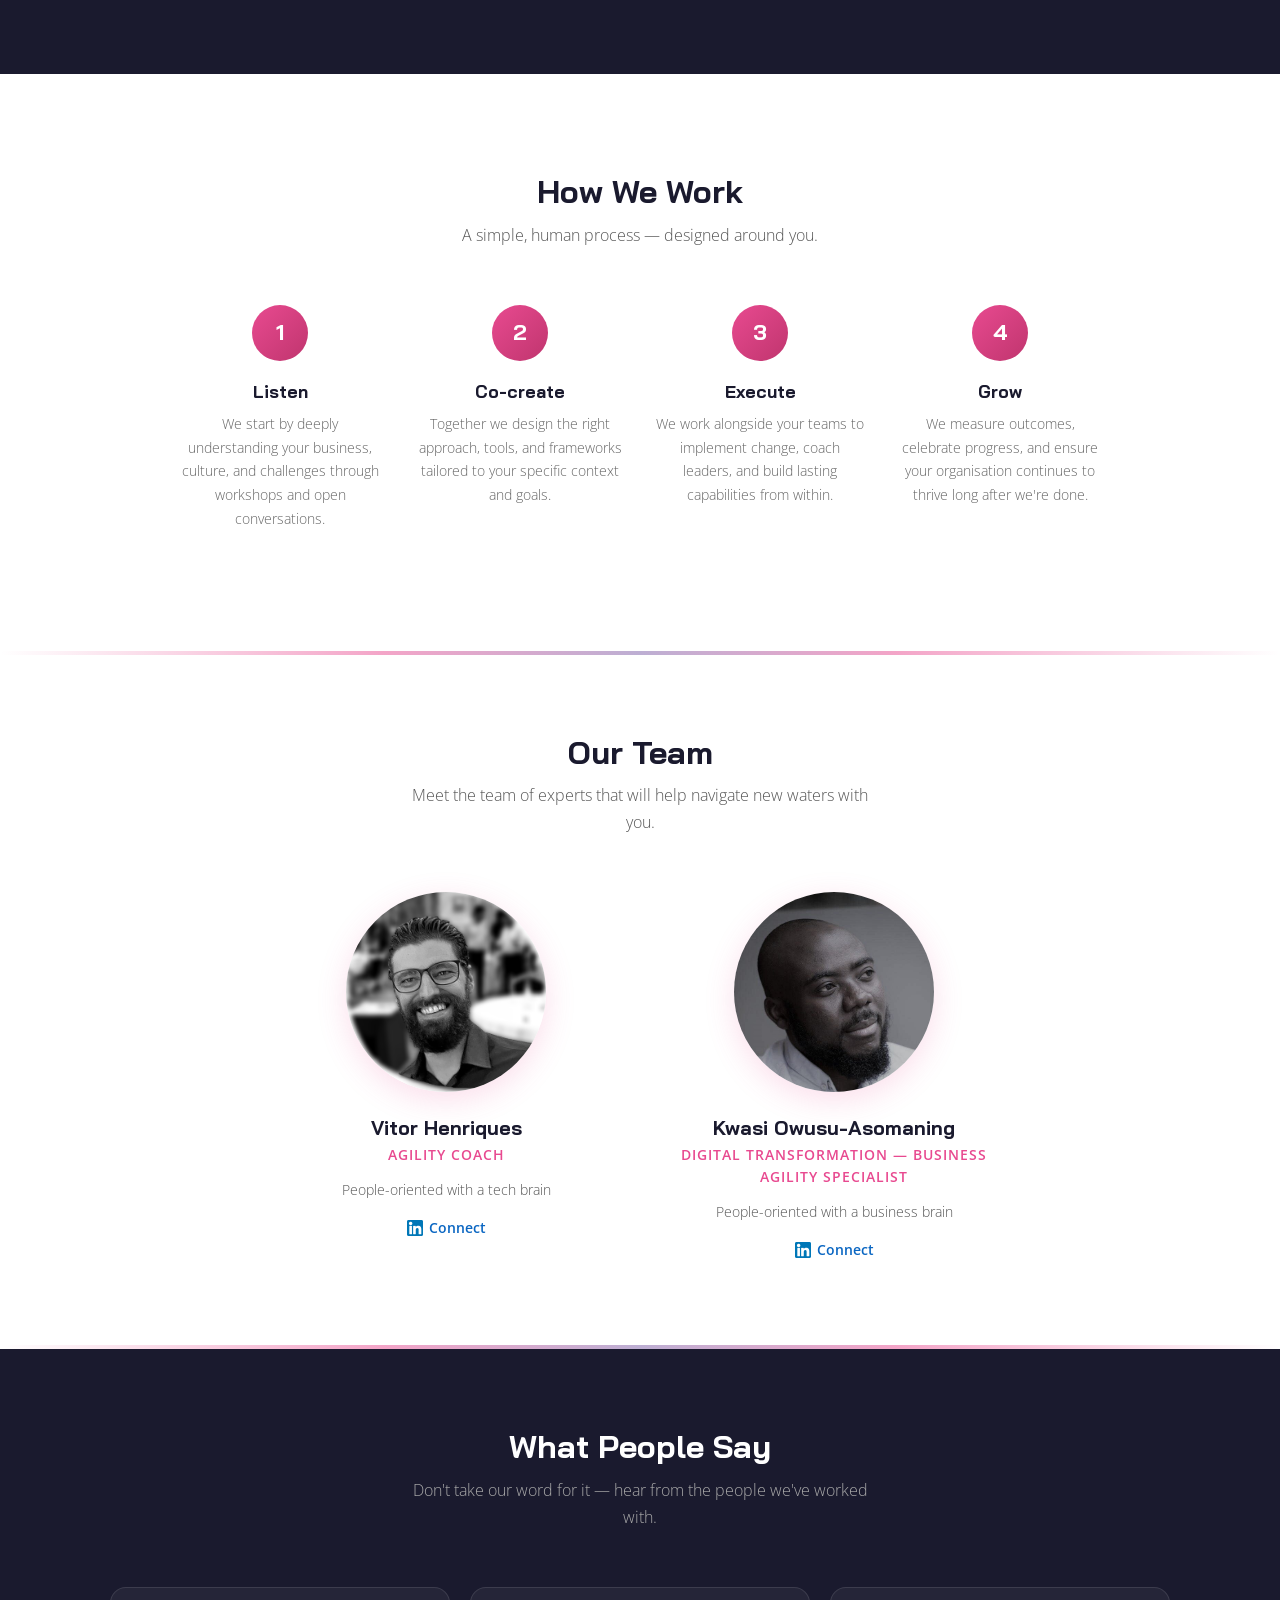
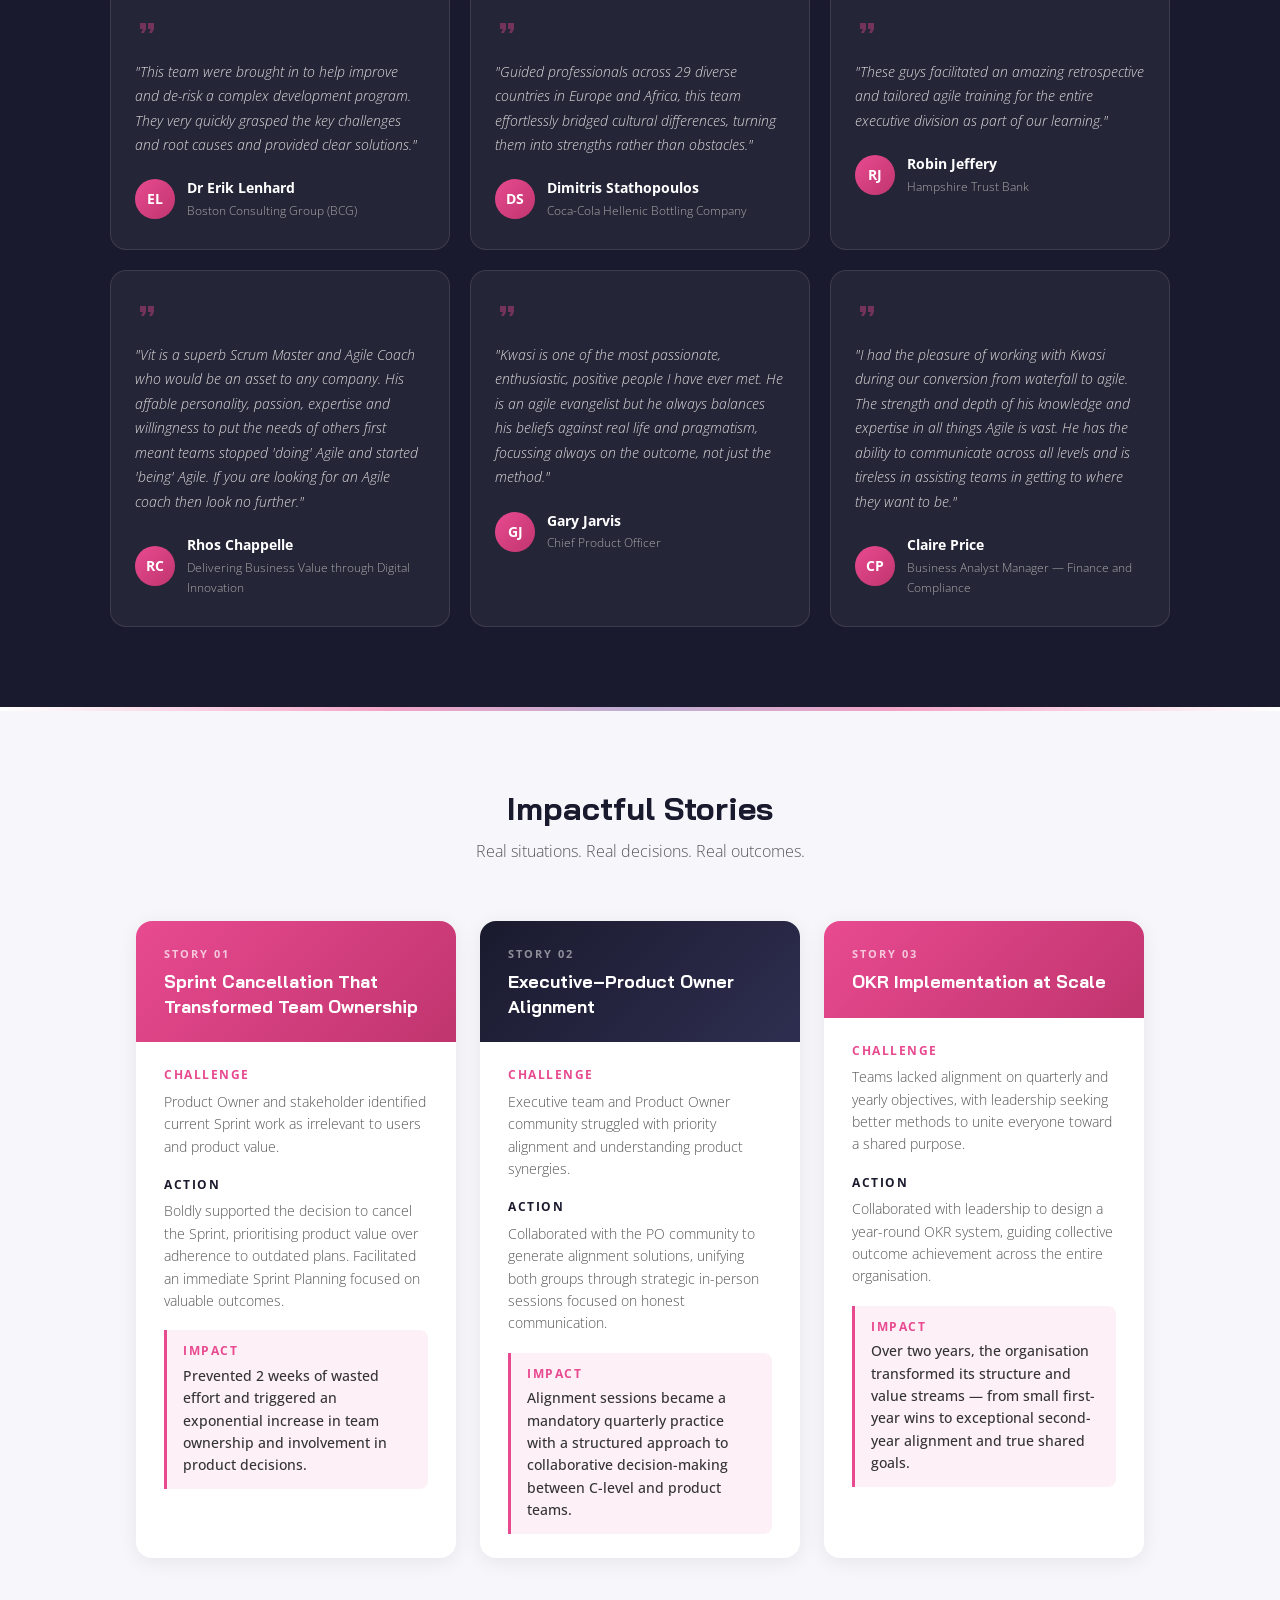
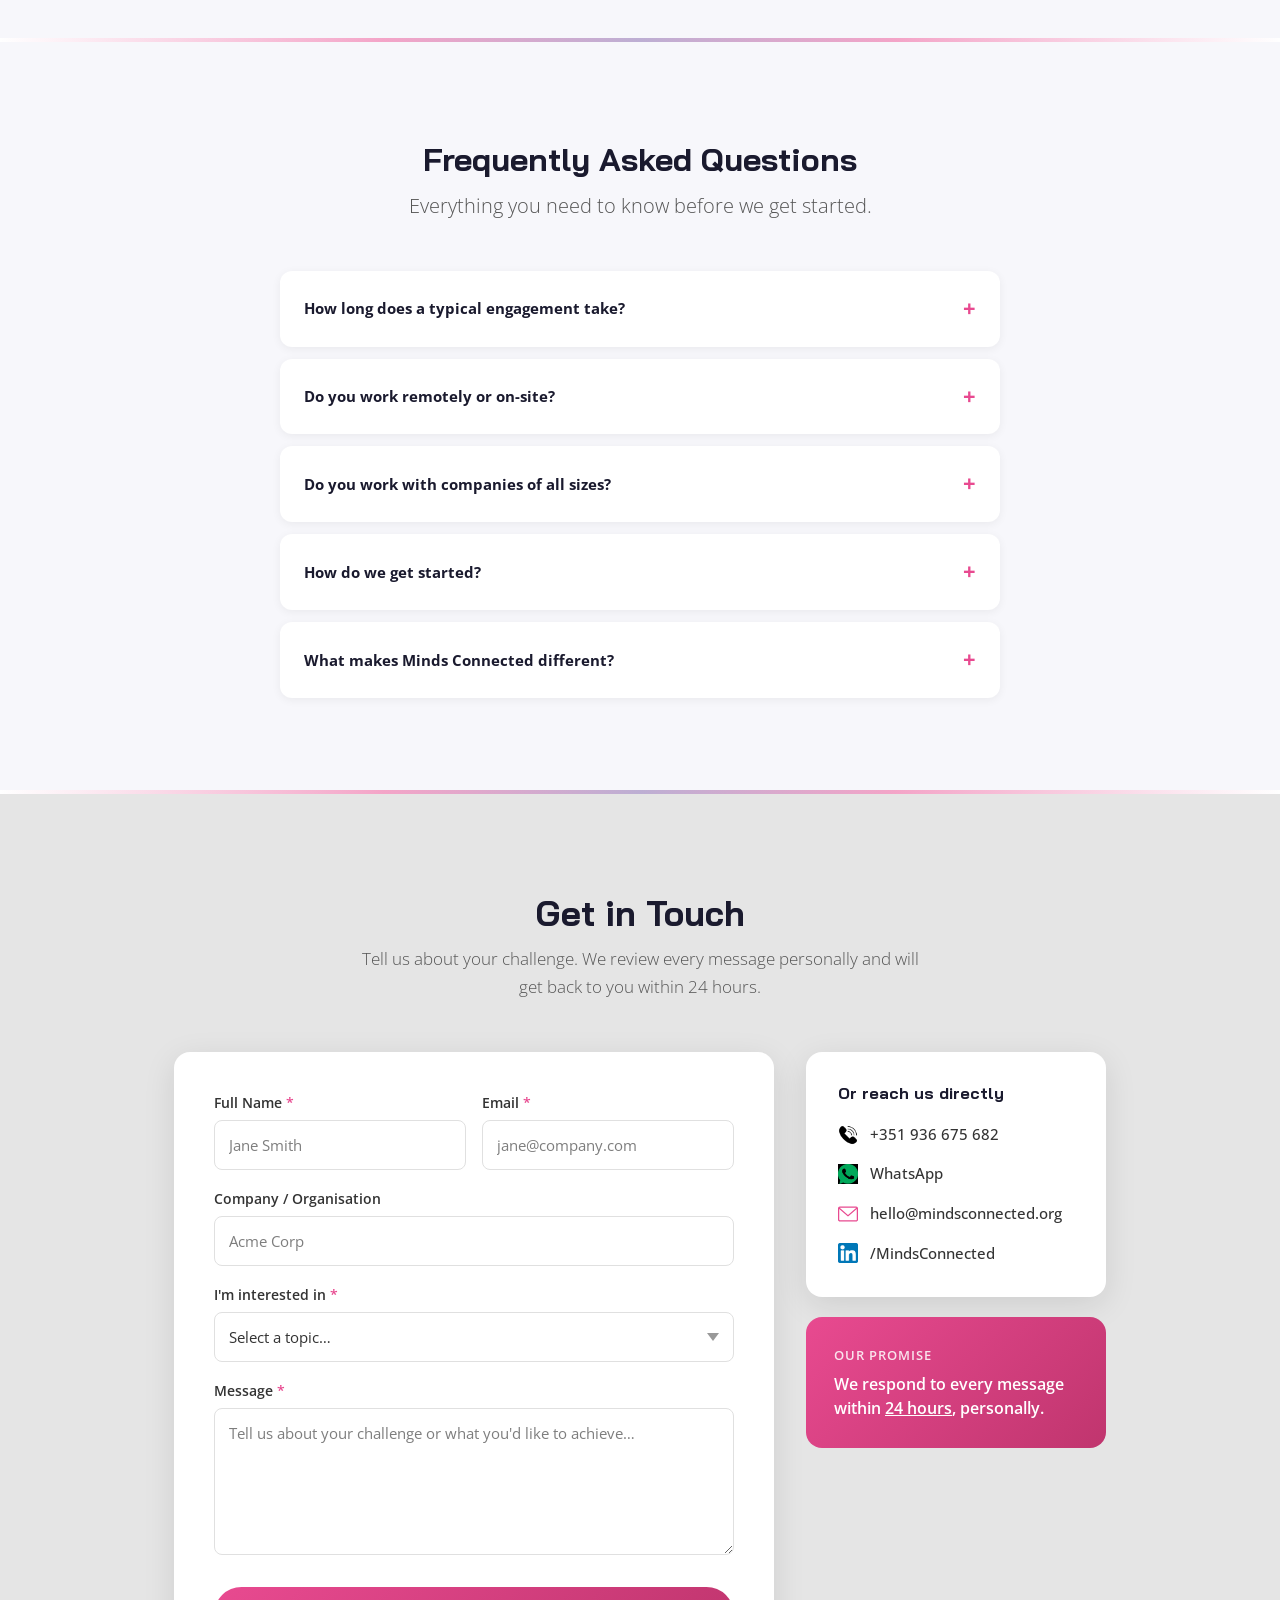
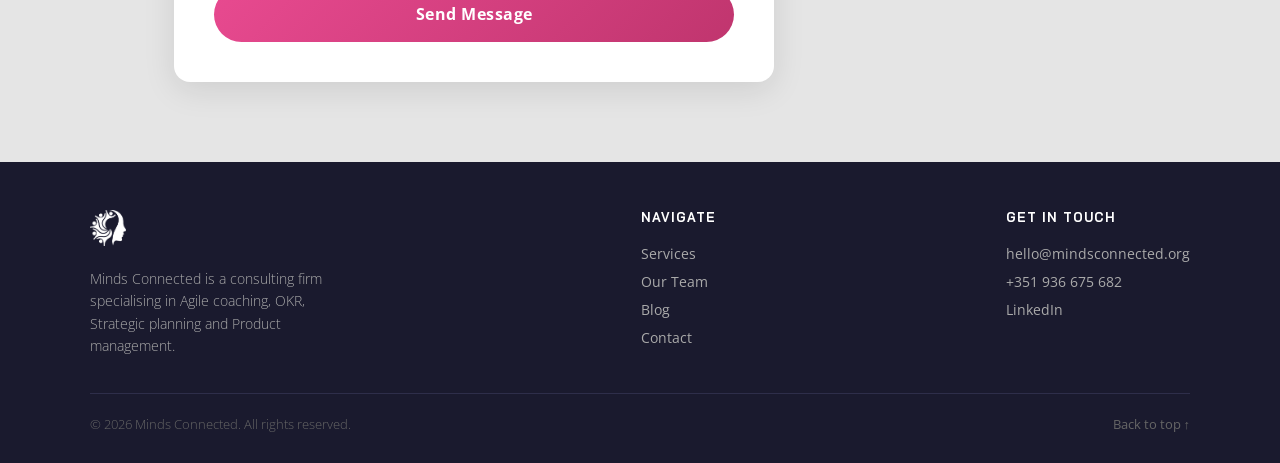
==== commit 97f005db: "Update years of experience from 20+ to 10+ Co-Authored-By: Claude Opus 4.6 <noreply@anthropic.com>" ====
--- a/index.html
+++ b/index.html
@@ -174,7 +174,7 @@
   <section class="mc-reveal" style="background: #1a1a2e; padding: 40px 24px;">
     <div style="max-width: 900px; margin: 0 auto; display: flex; flex-wrap: wrap; justify-content: center; gap: 0;">
       <div style="flex: 1; min-width: 180px; text-align: center; padding: 16px 24px; border-right: 1px solid #2e2e4a;">
-        <p data-mc-count="20" data-mc-suffix="+" style="margin: 0; font-family: 'Bai Jamjuree', sans-serif; font-size: 2.4rem; font-weight: 700; color: #e84a90;">20+</p>
+        <p data-mc-count="10" data-mc-suffix="+" style="margin: 0; font-family: 'Bai Jamjuree', sans-serif; font-size: 2.4rem; font-weight: 700; color: #e84a90;">10+</p>
         <p style="margin: 6px 0 0; font-size: 0.85rem; color: #aaa; text-transform: uppercase; letter-spacing: 1px;">Years of Experience</p>
       </div>
       <div style="flex: 1; min-width: 180px; text-align: center; padding: 16px 24px; border-right: 1px solid #2e2e4a;">
